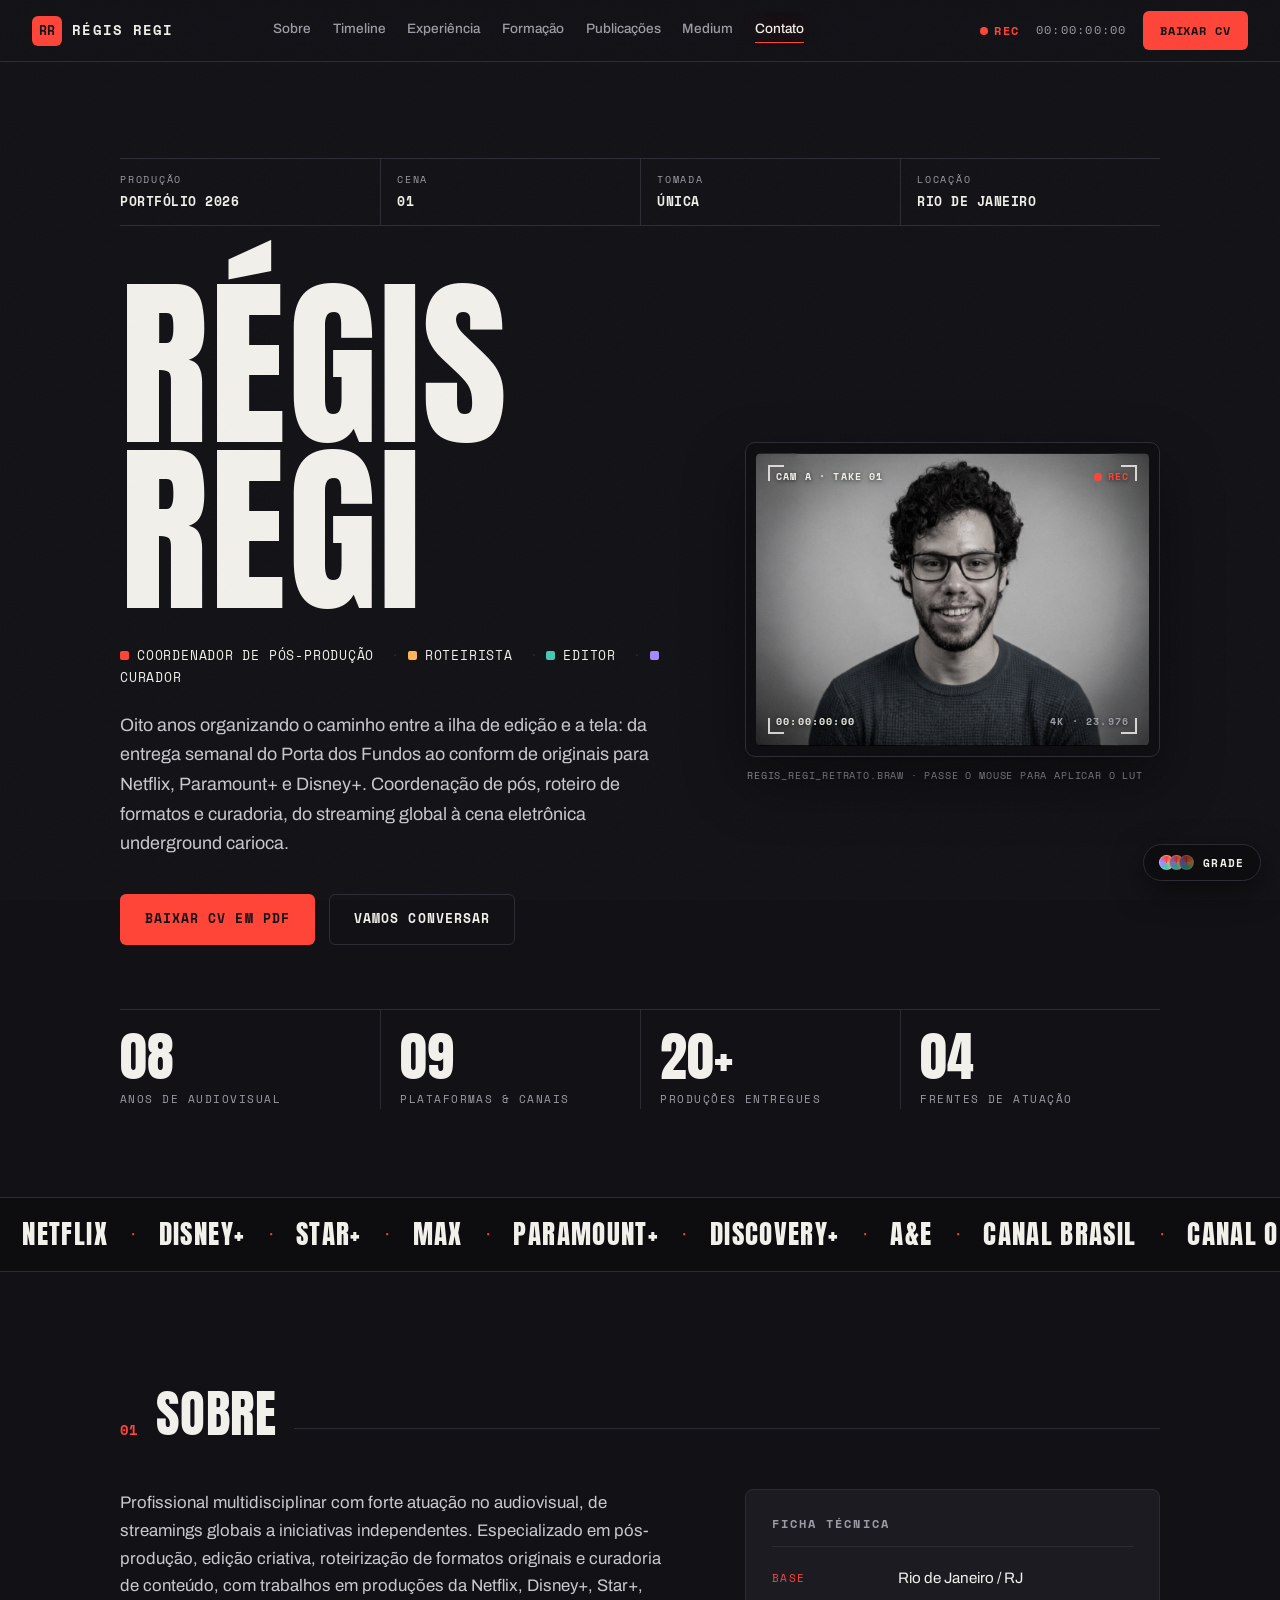
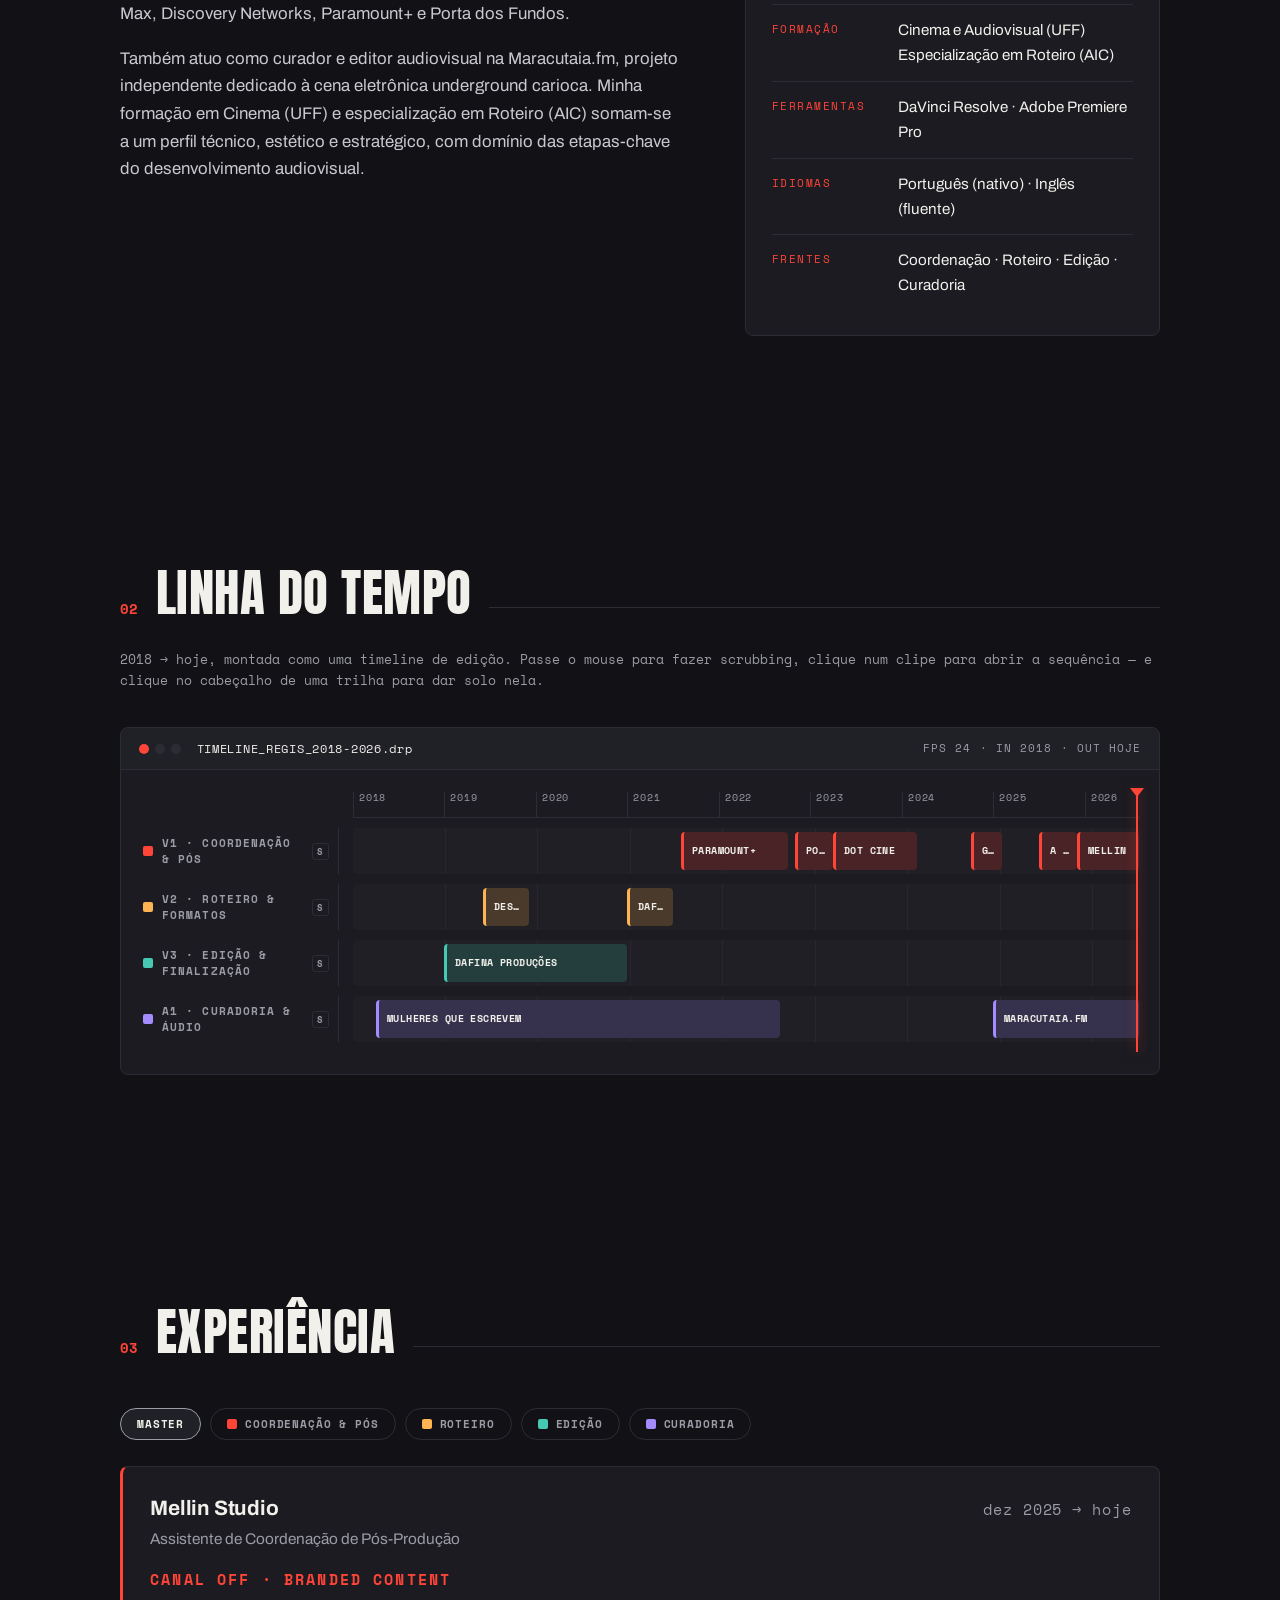
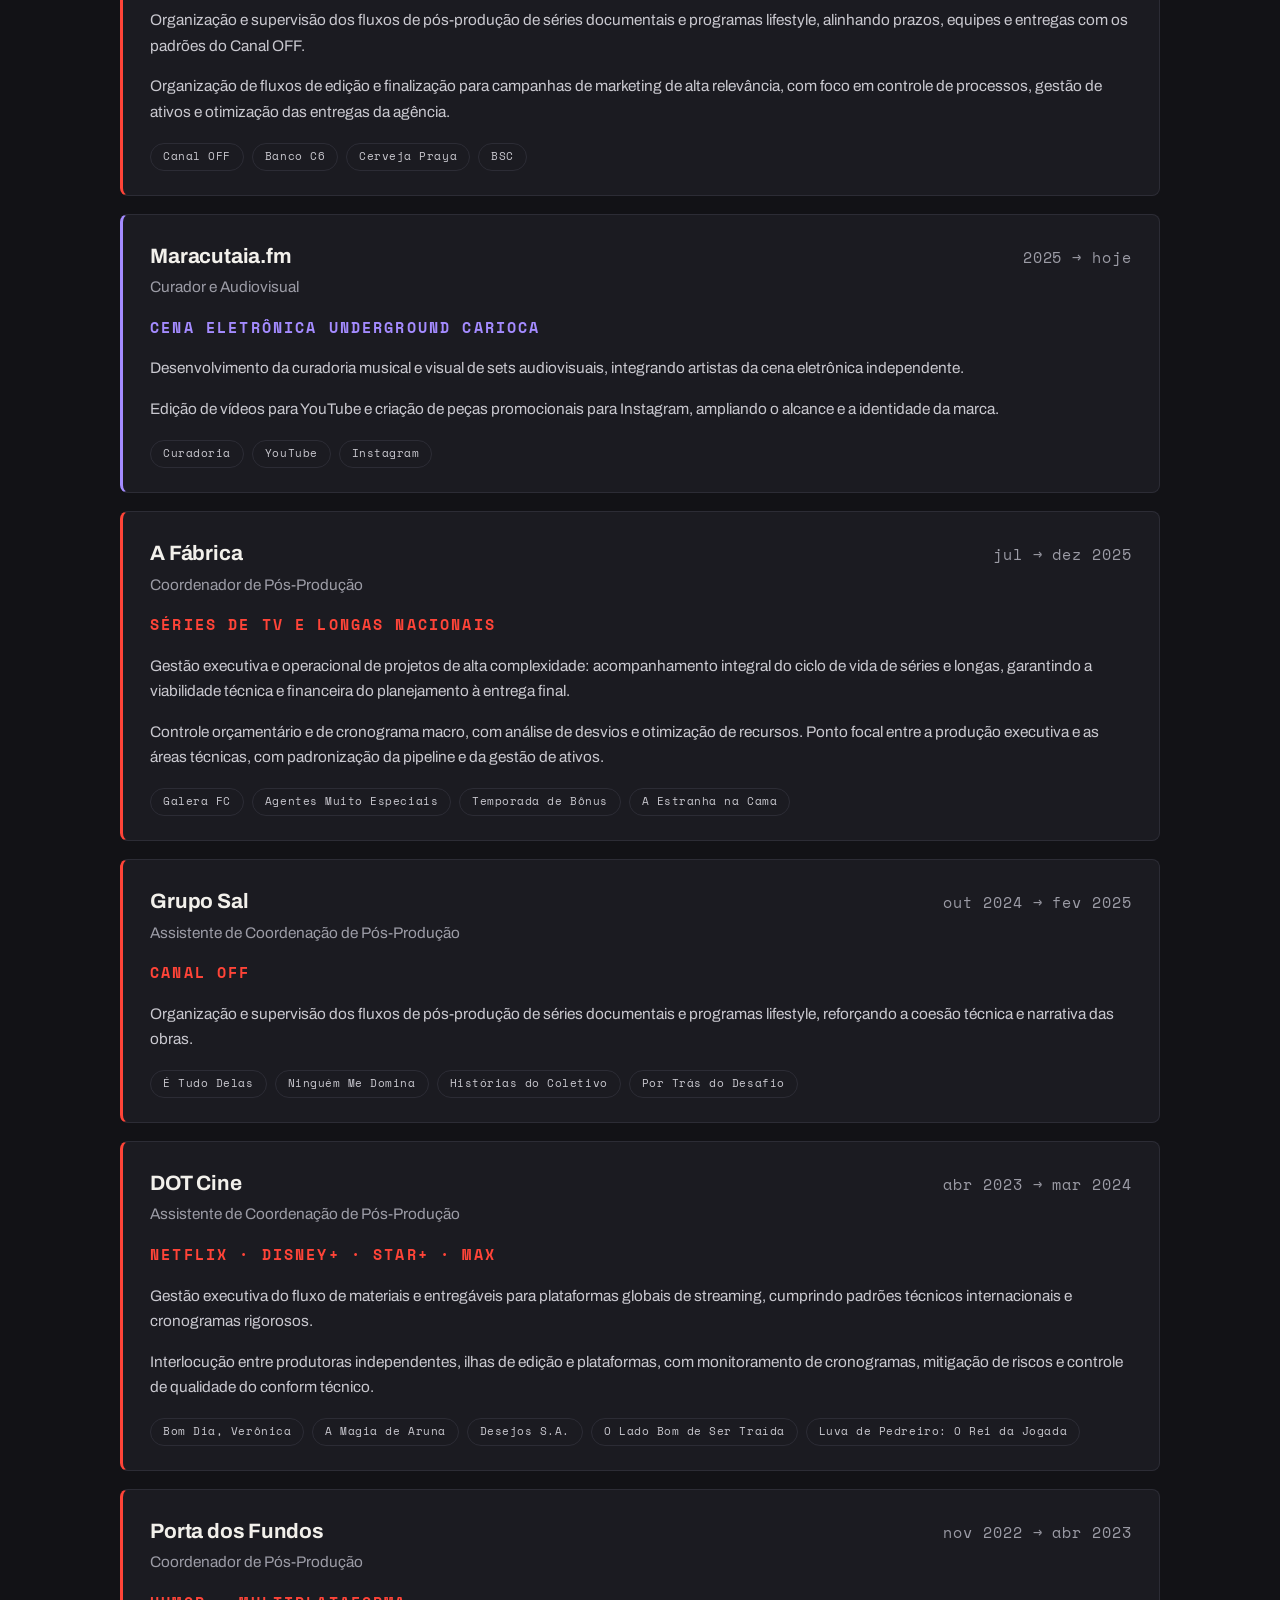
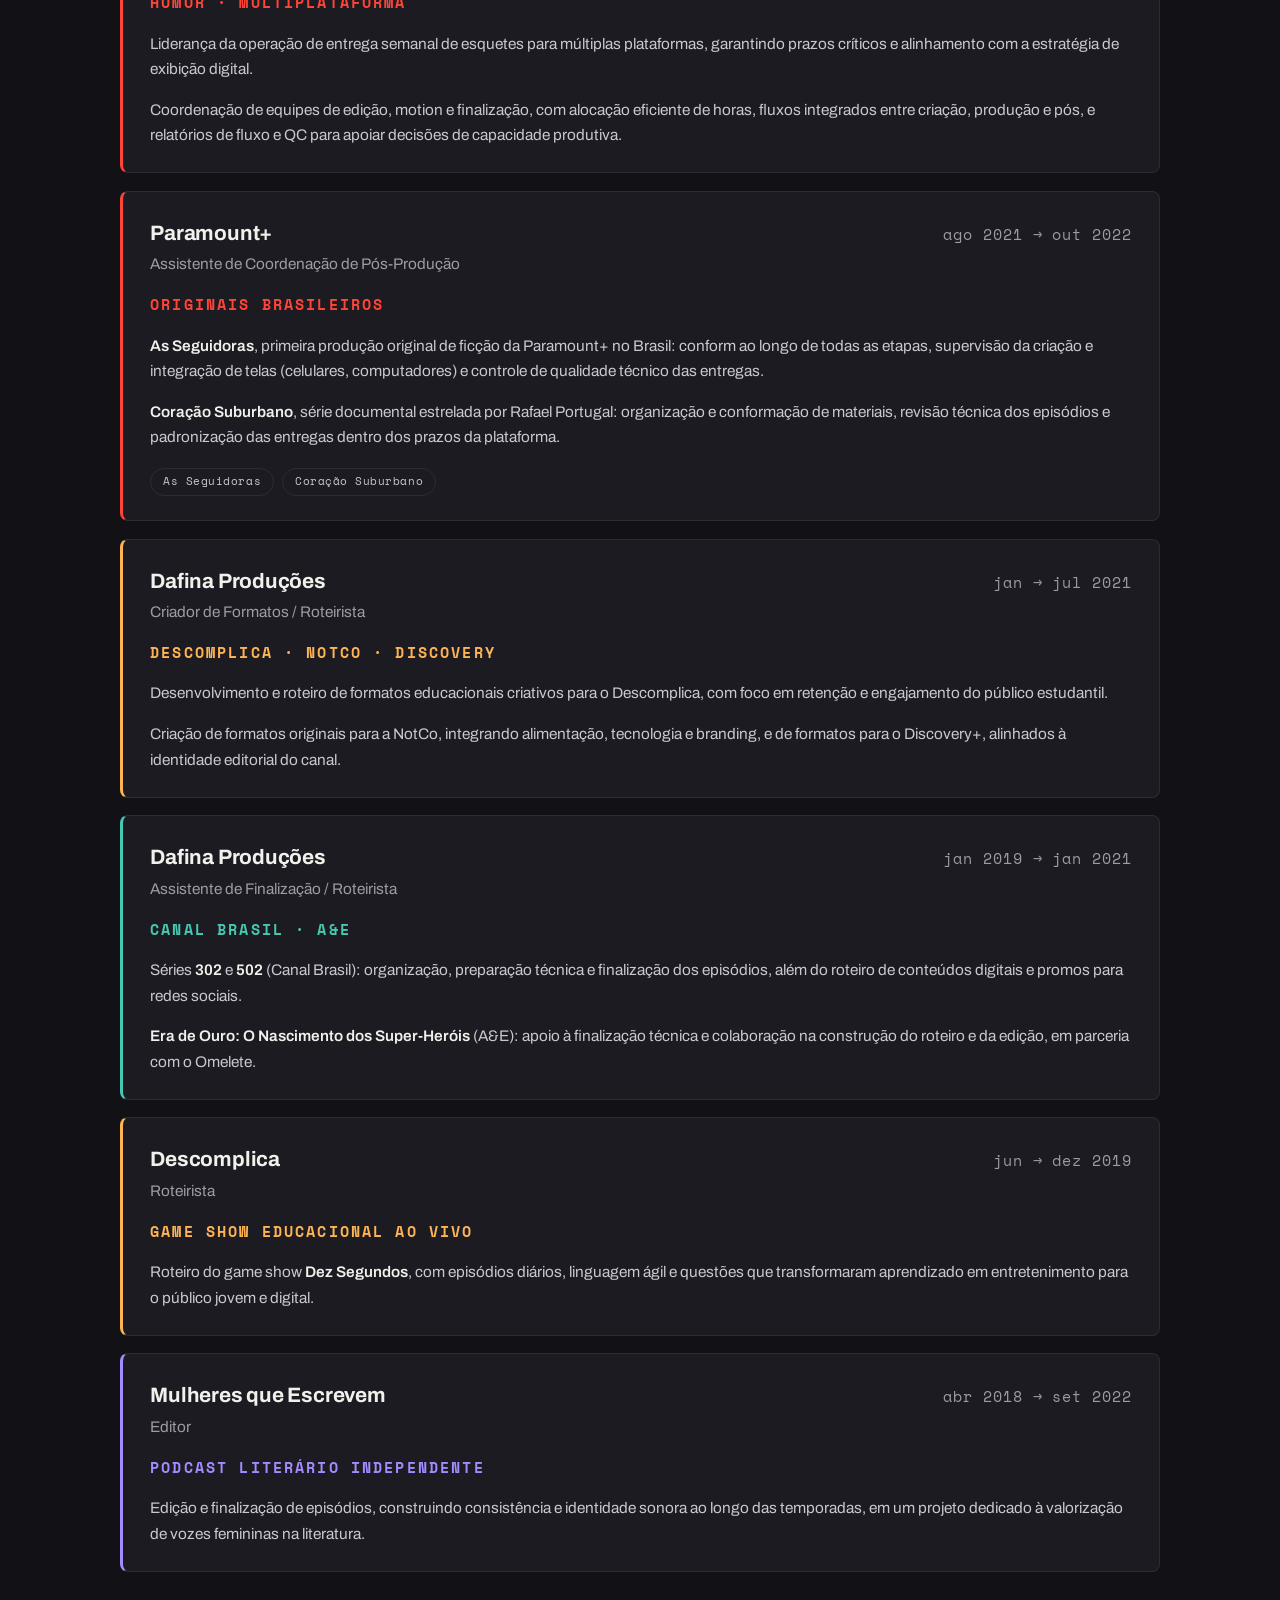
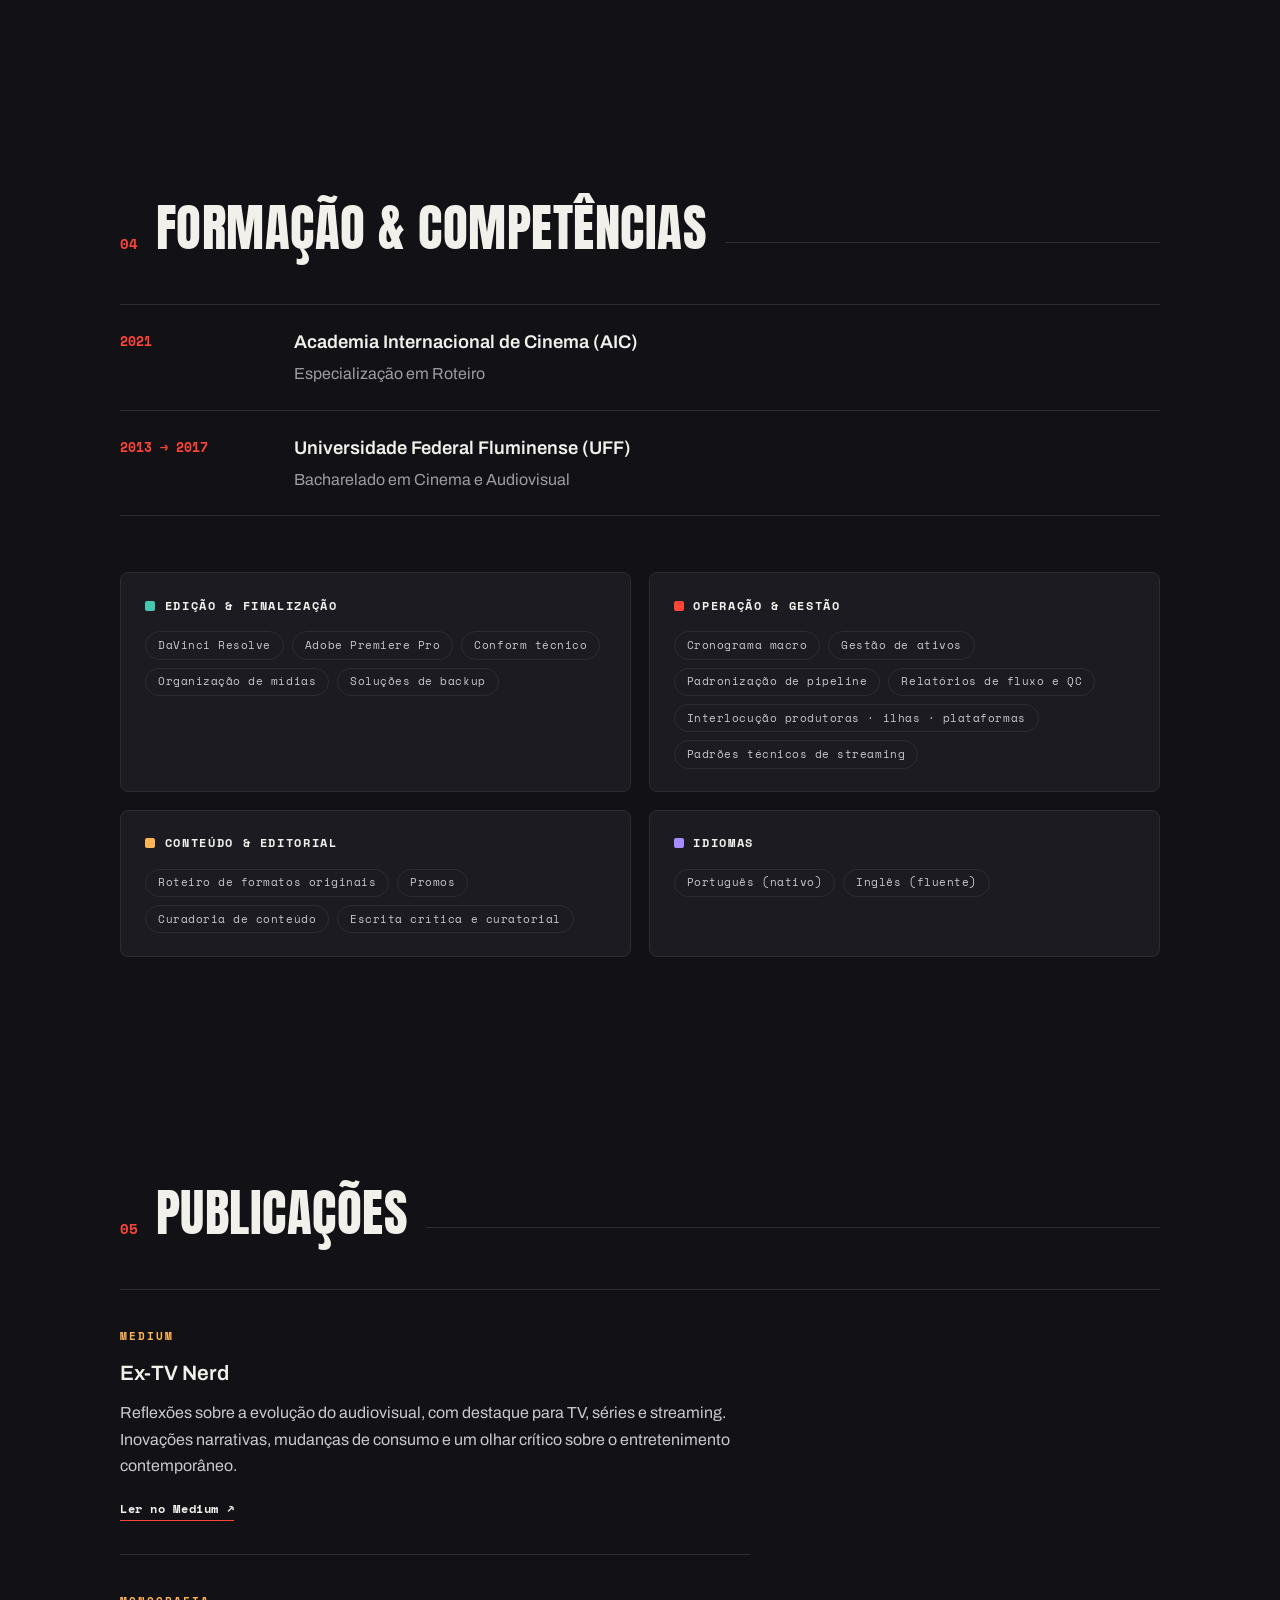
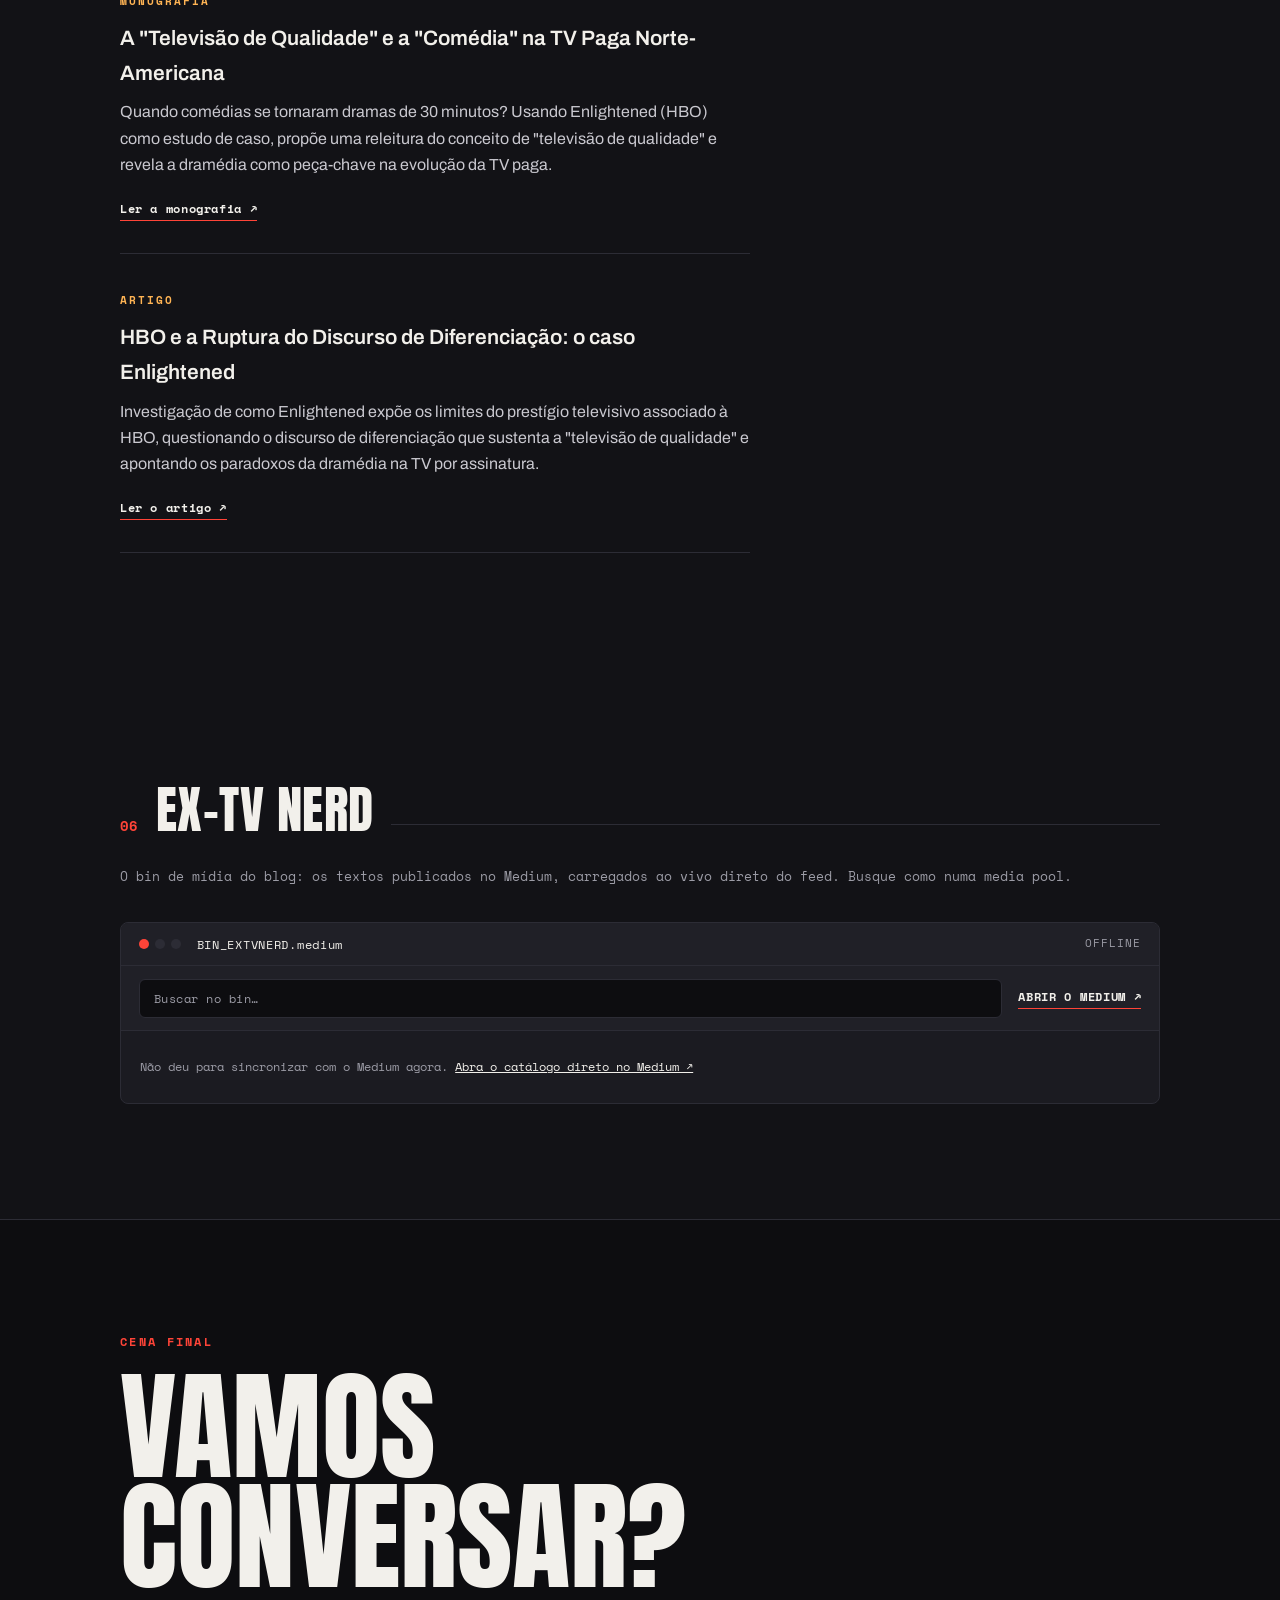
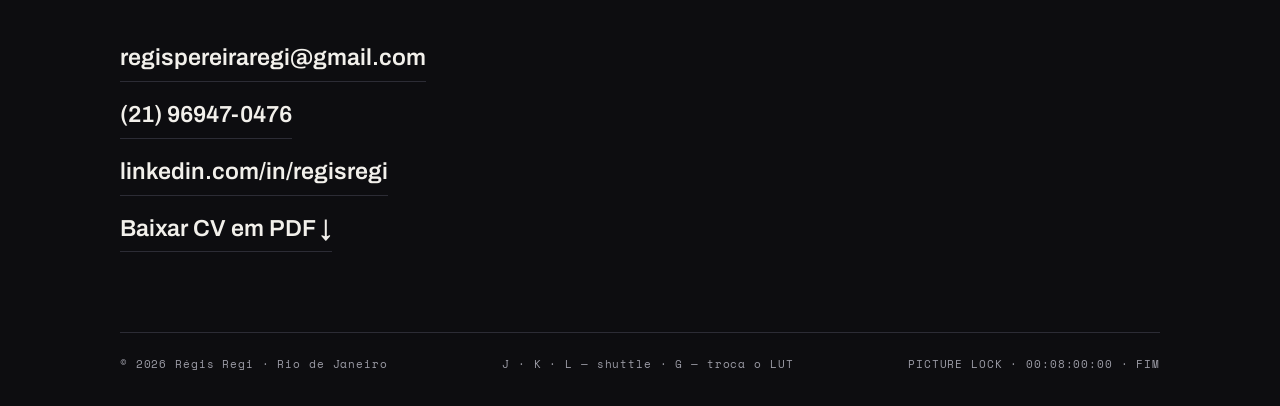
==== index.html @ b1d510f5 "Adiciona a Ilha de Cor: o visitante re-gradeia o site com LUTs - Botão flutuante com color wheels ab" ====
<!DOCTYPE html>
<html lang="pt-BR">
<head>
  <meta charset="UTF-8">
  <meta name="viewport" content="width=device-width, initial-scale=1.0">
  <title>Régis Regi · Pós-Produção, Roteiro e Curadoria</title>
  <meta name="description" content="Régis Regi é coordenador de pós-produção, editor, roteirista e curador no Rio de Janeiro. 8 anos de audiovisual, com produções na Netflix, Disney+, Star+, Max, Paramount+ e Porta dos Fundos.">
  <meta property="og:title" content="Régis Regi · Pós-Produção, Roteiro e Curadoria">
  <meta property="og:description" content="8 anos de audiovisual entre streamings globais e projetos independentes. Coordenação de pós, roteiro de formatos, edição e curadoria.">
  <meta property="og:type" content="website">
  <meta property="og:locale" content="pt_BR">
  <link rel="icon" type="image/svg+xml" href="assets/favicon.svg">
  <link rel="preconnect" href="https://fonts.googleapis.com">
  <link rel="preconnect" href="https://fonts.gstatic.com" crossorigin>
  <link href="https://fonts.googleapis.com/css2?family=Anton&family=Archivo:wght@400;500;600;700&family=Space+Mono:wght@400;700&display=swap" rel="stylesheet">
  <link rel="stylesheet" href="css/style.css">
</head>
<body>
  <a class="skip-link" href="#sobre">Pular para o conteúdo</a>
  <div class="grain" aria-hidden="true"></div>
  <div class="vignette" aria-hidden="true"></div>

  <!-- ===================== TOPO ===================== -->
  <header class="topbar">
    <a class="brand" href="#top" aria-label="Voltar ao início">
      <span class="brand-mark" aria-hidden="true">RR</span>
      <span class="brand-name">Régis Regi</span>
    </a>
    <nav class="topnav" aria-label="Seções do portfólio">
      <a href="#sobre">Sobre</a>
      <a href="#timeline">Timeline</a>
      <a href="#experiencia">Experiência</a>
      <a href="#formacao">Formação</a>
      <a href="#publicacoes">Publicações</a>
      <a href="#medium">Medium</a>
      <a href="#contato">Contato</a>
    </nav>
    <div class="topbar-right">
      <button class="rec" id="rec-toggle" type="button" aria-pressed="false" title="Alternar modo REC"><span class="rec-dot"></span>REC</button>
      <span class="timecode" id="timecode" title="Posição do corte" aria-hidden="true">00:00:00:00</span>
      <a class="btn btn-primary btn-small" href="assets/RE_GIS_REGI_PORTFOLIO_CV_2026.pdf" download>Baixar CV</a>
    </div>
    <div class="progress" aria-hidden="true"><i id="progressbar"></i></div>
  </header>

  <main id="top">

    <!-- ===================== HERO ===================== -->
    <section class="hero">
      <div class="container">
        <div class="slate" role="presentation">
          <div class="slate-cell"><span class="slate-label">Produção</span><span class="slate-value">Portfólio 2026</span></div>
          <div class="slate-cell"><span class="slate-label">Cena</span><span class="slate-value">01</span></div>
          <div class="slate-cell"><span class="slate-label">Tomada</span><span class="slate-value">Única</span></div>
          <div class="slate-cell"><span class="slate-label">Locação</span><span class="slate-value">Rio de Janeiro</span></div>
        </div>

        <div class="hero-mid">
          <div class="hero-copy">
            <h1 class="hero-name">Régis<br>Regi</h1>

            <p class="hero-roles">
              <span class="dot dot-coord"></span>Coordenador de Pós-Produção
              <span class="sep">·</span><span class="dot dot-roteiro"></span>Roteirista
              <span class="sep">·</span><span class="dot dot-edicao"></span>Editor
              <span class="sep">·</span><span class="dot dot-curadoria"></span>Curador
            </p>

            <p class="hero-lead">
              Oito anos organizando o caminho entre a ilha de edição e a tela: da entrega semanal
              do Porta dos Fundos ao conform de originais para Netflix, Paramount+ e Disney+.
              Coordenação de pós, roteiro de formatos e curadoria, do streaming global à cena
              eletrônica underground carioca.
            </p>

            <div class="hero-actions">
              <a class="btn btn-primary" href="assets/RE_GIS_REGI_PORTFOLIO_CV_2026.pdf" download>Baixar CV em PDF</a>
              <a class="btn btn-ghost" href="#contato">Vamos conversar</a>
            </div>
          </div>

          <aside class="monitor" aria-label="Retrato de Régis Regi">
            <figure class="monitor-frame">
              <img src="assets/regis-retrato.jpg" alt="Retrato de Régis Regi sorrindo, de óculos e suéter azul, sobre fundo cinza de estúdio" width="1040" height="774" fetchpriority="high">
              <span class="monitor-corners" aria-hidden="true"></span>
              <span class="monitor-hud hud-tl" aria-hidden="true">CAM A · TAKE 01</span>
              <span class="monitor-hud hud-tr" aria-hidden="true"><span class="rec-dot"></span>REC</span>
              <span class="monitor-hud hud-bl" aria-hidden="true" id="monitor-tc">00:00:00:00</span>
              <span class="monitor-hud hud-br" aria-hidden="true">4K · 23.976</span>
              <span class="monitor-scan" aria-hidden="true"></span>
            </figure>
            <p class="monitor-caption" aria-hidden="true">REGIS_REGI_RETRATO.braw<span class="monitor-lut"> · passe o mouse para aplicar o LUT</span></p>
          </aside>
        </div>

        <dl class="stats">
          <div class="stat"><dt>Anos de audiovisual</dt><dd>08</dd></div>
          <div class="stat"><dt>Plataformas &amp; canais</dt><dd>09</dd></div>
          <div class="stat"><dt>Produções entregues</dt><dd>20+</dd></div>
          <div class="stat"><dt>Frentes de atuação</dt><dd>04</dd></div>
        </dl>
      </div>
    </section>

    <!-- ===================== LETREIRO DE PLATAFORMAS ===================== -->
    <div class="marquee" aria-label="Trabalhos exibidos em Netflix, Disney+, Star+, Max, Paramount+, Discovery+, A&amp;E, Canal Brasil, Canal OFF e Porta dos Fundos">
      <div class="marquee-track" aria-hidden="true">
        <span>Netflix</span><i>·</i><span>Disney+</span><i>·</i><span>Star+</span><i>·</i><span>Max</span><i>·</i><span>Paramount+</span><i>·</i><span>Discovery+</span><i>·</i><span>A&amp;E</span><i>·</i><span>Canal Brasil</span><i>·</i><span>Canal OFF</span><i>·</i><span>Porta dos Fundos</span><i>·</i>
        <span>Netflix</span><i>·</i><span>Disney+</span><i>·</i><span>Star+</span><i>·</i><span>Max</span><i>·</i><span>Paramount+</span><i>·</i><span>Discovery+</span><i>·</i><span>A&amp;E</span><i>·</i><span>Canal Brasil</span><i>·</i><span>Canal OFF</span><i>·</i><span>Porta dos Fundos</span><i>·</i>
      </div>
    </div>

    <!-- ===================== 01 · SOBRE ===================== -->
    <section class="section" id="sobre">
      <div class="container">
        <header class="section-head reveal">
          <span class="section-num">01</span>
          <h2>Sobre</h2>
          <span class="section-rule" aria-hidden="true"></span>
        </header>

        <div class="sobre-grid">
          <div class="sobre-texto reveal">
            <p>
              Profissional multidisciplinar com forte atuação no audiovisual, de streamings
              globais a iniciativas independentes. Especializado em pós-produção, edição
              criativa, roteirização de formatos originais e curadoria de conteúdo, com
              trabalhos em produções da Netflix, Disney+, Star+, Max, Discovery Networks,
              Paramount+ e Porta dos Fundos.
            </p>
            <p>
              Também atuo como curador e editor audiovisual na Maracutaia.fm, projeto
              independente dedicado à cena eletrônica underground carioca. Minha formação em
              Cinema (UFF) e especialização em Roteiro (AIC) somam-se a um perfil técnico,
              estético e estratégico, com domínio das etapas-chave do desenvolvimento
              audiovisual.
            </p>
          </div>

          <aside class="ficha reveal" aria-label="Ficha técnica">
            <h3 class="ficha-title">Ficha técnica</h3>
            <dl>
              <div class="ficha-row"><dt>Base</dt><dd>Rio de Janeiro / RJ</dd></div>
              <div class="ficha-row"><dt>Formação</dt><dd>Cinema e Audiovisual (UFF)<br>Especialização em Roteiro (AIC)</dd></div>
              <div class="ficha-row"><dt>Ferramentas</dt><dd>DaVinci Resolve · Adobe Premiere Pro</dd></div>
              <div class="ficha-row"><dt>Idiomas</dt><dd>Português (nativo) · Inglês (fluente)</dd></div>
              <div class="ficha-row"><dt>Frentes</dt><dd>Coordenação · Roteiro · Edição · Curadoria</dd></div>
            </dl>
          </aside>
        </div>
      </div>
    </section>

    <!-- ===================== 02 · TIMELINE ===================== -->
    <section class="section" id="timeline">
      <div class="container">
        <header class="section-head reveal">
          <span class="section-num">02</span>
          <h2>Linha do tempo</h2>
          <span class="section-rule" aria-hidden="true"></span>
        </header>
        <p class="section-sub reveal">2018 → hoje, montada como uma timeline de edição. Passe o mouse para fazer scrubbing, clique num clipe para abrir a sequência — e clique no cabeçalho de uma trilha para dar solo nela.</p>

        <div class="nle reveal" id="nle">
          <div class="nle-bar">
            <span class="nle-dots" aria-hidden="true"><i></i><i></i><i></i></span>
            <span class="nle-file">TIMELINE_REGIS_2018-2026.drp</span>
            <span class="nle-tc" aria-hidden="true">FPS 24 · IN 2018 · OUT HOJE</span>
          </div>

          <div class="nle-scroll">
            <div class="nle-inner">
              <div class="heads">
                <div class="head-spacer" aria-hidden="true"></div>
                <button class="track-head" type="button" data-lane="0" aria-pressed="false" title="Solo na trilha V1"><b class="chip chip-coord" aria-hidden="true"></b>V1 · Coordenação &amp; Pós<span class="solo-badge" aria-hidden="true">S</span></button>
                <button class="track-head" type="button" data-lane="1" aria-pressed="false" title="Solo na trilha V2"><b class="chip chip-roteiro" aria-hidden="true"></b>V2 · Roteiro &amp; Formatos<span class="solo-badge" aria-hidden="true">S</span></button>
                <button class="track-head" type="button" data-lane="2" aria-pressed="false" title="Solo na trilha V3"><b class="chip chip-edicao" aria-hidden="true"></b>V3 · Edição &amp; Finalização<span class="solo-badge" aria-hidden="true">S</span></button>
                <button class="track-head" type="button" data-lane="3" aria-pressed="false" title="Solo na trilha A1"><b class="chip chip-curadoria" aria-hidden="true"></b>A1 · Curadoria &amp; Áudio<span class="solo-badge" aria-hidden="true">S</span></button>
              </div>

              <div class="lanes">
                <div class="ruler" aria-hidden="true">
                  <span style="left:0%">2018</span>
                  <span style="left:11.63%">2019</span>
                  <span style="left:23.26%">2020</span>
                  <span style="left:34.88%">2021</span>
                  <span style="left:46.51%">2022</span>
                  <span style="left:58.14%">2023</span>
                  <span style="left:69.77%">2024</span>
                  <span style="left:81.4%">2025</span>
                  <span style="left:93.02%">2026</span>
                </div>

                <div class="lane">
                  <a class="clip clip-coord" href="#exp-paramount" style="left:41.66%;width:13.57%;--d:.24s" title="Paramount+ · ago 2021 → out 2022"><span>Paramount+</span></a>
                  <a class="clip clip-coord" href="#exp-porta" style="left:56.2%;width:4.85%;--d:.3s" title="Porta dos Fundos · nov 2022 → abr 2023"><span>Porta dos Fundos</span></a>
                  <a class="clip clip-coord" href="#exp-dot" style="left:61.05%;width:10.66%;--d:.36s" title="DOT Cine · abr 2023 → mar 2024"><span>DOT Cine</span></a>
                  <a class="clip clip-coord" href="#exp-gruposal" style="left:78.49%;width:3.88%;--d:.42s" title="Grupo Sal · out 2024 → fev 2025"><span>Grupo Sal</span></a>
                  <a class="clip clip-coord" href="#exp-fabrica" style="left:87.21%;width:4.84%;--d:.54s" title="A Fábrica · jul → dez 2025"><span>A Fábrica</span></a>
                  <a class="clip clip-coord" href="#exp-mellin" style="left:92.06%;width:7.94%;--d:.6s" title="Mellin Studio · dez 2025 → hoje"><span>Mellin</span></a>
                </div>

                <div class="lane">
                  <a class="clip clip-roteiro" href="#exp-descomplica" style="left:16.47%;width:5.81%;--d:.12s" title="Descomplica · jun → dez 2019"><span>Descomplica</span></a>
                  <a class="clip clip-roteiro" href="#exp-dafina-formatos" style="left:34.88%;width:5.81%;--d:.18s" title="Dafina · Formatos · jan → jul 2021"><span>Dafina</span></a>
                </div>

                <div class="lane">
                  <a class="clip clip-edicao" href="#exp-dafina-final" style="left:11.63%;width:23.26%;--d:.06s" title="Dafina Produções · jan 2019 → jan 2021"><span>Dafina Produções</span></a>
                </div>

                <div class="lane">
                  <a class="clip clip-curadoria" href="#exp-mqe" style="left:2.91%;width:51.36%;--d:0s" title="Mulheres que Escrevem · abr 2018 → set 2022"><span>Mulheres que Escrevem</span></a>
                  <a class="clip clip-curadoria" href="#exp-maracutaia" style="left:81.4%;width:18.6%;--d:.48s" title="Maracutaia.fm · 2025 → hoje"><span>Maracutaia.fm</span></a>
                </div>

                <div class="playhead" aria-hidden="true"></div>
              </div>
            </div>
          </div>
        </div>
      </div>
    </section>

    <!-- ===================== 03 · EXPERIÊNCIA ===================== -->
    <section class="section" id="experiencia">
      <div class="container">
        <header class="section-head reveal">
          <span class="section-num">03</span>
          <h2>Experiência</h2>
          <span class="section-rule" aria-hidden="true"></span>
        </header>

        <div class="filters reveal" role="group" aria-label="Filtrar experiências por frente de atuação">
          <button class="filter is-active" type="button" data-filter="all" aria-pressed="true">Master</button>
          <button class="filter" type="button" data-filter="coord" aria-pressed="false"><b class="chip chip-coord" aria-hidden="true"></b>Coordenação &amp; Pós</button>
          <button class="filter" type="button" data-filter="roteiro" aria-pressed="false"><b class="chip chip-roteiro" aria-hidden="true"></b>Roteiro</button>
          <button class="filter" type="button" data-filter="edicao" aria-pressed="false"><b class="chip chip-edicao" aria-hidden="true"></b>Edição</button>
          <button class="filter" type="button" data-filter="curadoria" aria-pressed="false"><b class="chip chip-curadoria" aria-hidden="true"></b>Curadoria</button>
        </div>

        <div class="cards">

          <article class="card card-coord reveal" id="exp-mellin">
            <div class="card-top">
              <div>
                <h3>Mellin Studio</h3>
                <p class="card-role">Assistente de Coordenação de Pós-Produção</p>
              </div>
              <p class="card-date">dez 2025 → hoje</p>
            </div>
            <p class="card-context">Canal OFF · branded content</p>
            <p>Organização e supervisão dos fluxos de pós-produção de séries documentais e programas lifestyle, alinhando prazos, equipes e entregas com os padrões do Canal OFF.</p>
            <p>Organização de fluxos de edição e finalização para campanhas de marketing de alta relevância, com foco em controle de processos, gestão de ativos e otimização das entregas da agência.</p>
            <ul class="tags">
              <li>Canal OFF</li><li>Banco C6</li><li>Cerveja Praya</li><li>BSC</li>
            </ul>
          </article>

          <article class="card card-curadoria reveal" id="exp-maracutaia">
            <div class="card-top">
              <div>
                <h3>Maracutaia.fm</h3>
                <p class="card-role">Curador e Audiovisual</p>
              </div>
              <p class="card-date">2025 → hoje</p>
            </div>
            <p class="card-context">Cena eletrônica underground carioca</p>
            <p>Desenvolvimento da curadoria musical e visual de sets audiovisuais, integrando artistas da cena eletrônica independente.</p>
            <p>Edição de vídeos para YouTube e criação de peças promocionais para Instagram, ampliando o alcance e a identidade da marca.</p>
            <ul class="tags">
              <li>Curadoria</li><li>YouTube</li><li>Instagram</li>
            </ul>
          </article>

          <article class="card card-coord reveal" id="exp-fabrica">
            <div class="card-top">
              <div>
                <h3>A Fábrica</h3>
                <p class="card-role">Coordenador de Pós-Produção</p>
              </div>
              <p class="card-date">jul → dez 2025</p>
            </div>
            <p class="card-context">Séries de TV e longas nacionais</p>
            <p>Gestão executiva e operacional de projetos de alta complexidade: acompanhamento integral do ciclo de vida de séries e longas, garantindo a viabilidade técnica e financeira do planejamento à entrega final.</p>
            <p>Controle orçamentário e de cronograma macro, com análise de desvios e otimização de recursos. Ponto focal entre a produção executiva e as áreas técnicas, com padronização da pipeline e da gestão de ativos.</p>
            <ul class="tags">
              <li>Galera FC</li><li>Agentes Muito Especiais</li><li>Temporada de Bônus</li><li>A Estranha na Cama</li>
            </ul>
          </article>

          <article class="card card-coord reveal" id="exp-gruposal">
            <div class="card-top">
              <div>
                <h3>Grupo Sal</h3>
                <p class="card-role">Assistente de Coordenação de Pós-Produção</p>
              </div>
              <p class="card-date">out 2024 → fev 2025</p>
            </div>
            <p class="card-context">Canal OFF</p>
            <p>Organização e supervisão dos fluxos de pós-produção de séries documentais e programas lifestyle, reforçando a coesão técnica e narrativa das obras.</p>
            <ul class="tags">
              <li>É Tudo Delas</li><li>Ninguém Me Domina</li><li>Histórias do Coletivo</li><li>Por Trás do Desafio</li>
            </ul>
          </article>

          <article class="card card-coord reveal" id="exp-dot">
            <div class="card-top">
              <div>
                <h3>DOT Cine</h3>
                <p class="card-role">Assistente de Coordenação de Pós-Produção</p>
              </div>
              <p class="card-date">abr 2023 → mar 2024</p>
            </div>
            <p class="card-context">Netflix · Disney+ · Star+ · Max</p>
            <p>Gestão executiva do fluxo de materiais e entregáveis para plataformas globais de streaming, cumprindo padrões técnicos internacionais e cronogramas rigorosos.</p>
            <p>Interlocução entre produtoras independentes, ilhas de edição e plataformas, com monitoramento de cronogramas, mitigação de riscos e controle de qualidade do conform técnico.</p>
            <ul class="tags">
              <li>Bom Dia, Verônica</li><li>A Magia de Aruna</li><li>Desejos S.A.</li><li>O Lado Bom de Ser Traída</li><li>Luva de Pedreiro: O Rei da Jogada</li>
            </ul>
          </article>

          <article class="card card-coord reveal" id="exp-porta">
            <div class="card-top">
              <div>
                <h3>Porta dos Fundos</h3>
                <p class="card-role">Coordenador de Pós-Produção</p>
              </div>
              <p class="card-date">nov 2022 → abr 2023</p>
            </div>
            <p class="card-context">Humor · multiplataforma</p>
            <p>Liderança da operação de entrega semanal de esquetes para múltiplas plataformas, garantindo prazos críticos e alinhamento com a estratégia de exibição digital.</p>
            <p>Coordenação de equipes de edição, motion e finalização, com alocação eficiente de horas, fluxos integrados entre criação, produção e pós, e relatórios de fluxo e QC para apoiar decisões de capacidade produtiva.</p>
          </article>

          <article class="card card-coord reveal" id="exp-paramount">
            <div class="card-top">
              <div>
                <h3>Paramount+</h3>
                <p class="card-role">Assistente de Coordenação de Pós-Produção</p>
              </div>
              <p class="card-date">ago 2021 → out 2022</p>
            </div>
            <p class="card-context">Originais brasileiros</p>
            <p><strong>As Seguidoras</strong>, primeira produção original de ficção da Paramount+ no Brasil: conform ao longo de todas as etapas, supervisão da criação e integração de telas (celulares, computadores) e controle de qualidade técnico das entregas.</p>
            <p><strong>Coração Suburbano</strong>, série documental estrelada por Rafael Portugal: organização e conformação de materiais, revisão técnica dos episódios e padronização das entregas dentro dos prazos da plataforma.</p>
            <ul class="tags">
              <li>As Seguidoras</li><li>Coração Suburbano</li>
            </ul>
          </article>

          <article class="card card-roteiro reveal" id="exp-dafina-formatos">
            <div class="card-top">
              <div>
                <h3>Dafina Produções</h3>
                <p class="card-role">Criador de Formatos / Roteirista</p>
              </div>
              <p class="card-date">jan → jul 2021</p>
            </div>
            <p class="card-context">Descomplica · NotCo · Discovery</p>
            <p>Desenvolvimento e roteiro de formatos educacionais criativos para o Descomplica, com foco em retenção e engajamento do público estudantil.</p>
            <p>Criação de formatos originais para a NotCo, integrando alimentação, tecnologia e branding, e de formatos para o Discovery+, alinhados à identidade editorial do canal.</p>
          </article>

          <article class="card card-edicao reveal" id="exp-dafina-final">
            <div class="card-top">
              <div>
                <h3>Dafina Produções</h3>
                <p class="card-role">Assistente de Finalização / Roteirista</p>
              </div>
              <p class="card-date">jan 2019 → jan 2021</p>
            </div>
            <p class="card-context">Canal Brasil · A&amp;E</p>
            <p>Séries <strong>302</strong> e <strong>502</strong> (Canal Brasil): organização, preparação técnica e finalização dos episódios, além do roteiro de conteúdos digitais e promos para redes sociais.</p>
            <p><strong>Era de Ouro: O Nascimento dos Super-Heróis</strong> (A&amp;E): apoio à finalização técnica e colaboração na construção do roteiro e da edição, em parceria com o Omelete.</p>
          </article>

          <article class="card card-roteiro reveal" id="exp-descomplica">
            <div class="card-top">
              <div>
                <h3>Descomplica</h3>
                <p class="card-role">Roteirista</p>
              </div>
              <p class="card-date">jun → dez 2019</p>
            </div>
            <p class="card-context">Game show educacional ao vivo</p>
            <p>Roteiro do game show <strong>Dez Segundos</strong>, com episódios diários, linguagem ágil e questões que transformaram aprendizado em entretenimento para o público jovem e digital.</p>
          </article>

          <article class="card card-curadoria reveal" id="exp-mqe">
            <div class="card-top">
              <div>
                <h3>Mulheres que Escrevem</h3>
                <p class="card-role">Editor</p>
              </div>
              <p class="card-date">abr 2018 → set 2022</p>
            </div>
            <p class="card-context">Podcast literário independente</p>
            <p>Edição e finalização de episódios, construindo consistência e identidade sonora ao longo das temporadas, em um projeto dedicado à valorização de vozes femininas na literatura.</p>
          </article>

        </div>
      </div>
    </section>

    <!-- ===================== 04 · FORMAÇÃO & COMPETÊNCIAS ===================== -->
    <section class="section" id="formacao">
      <div class="container">
        <header class="section-head reveal">
          <span class="section-num">04</span>
          <h2>Formação &amp; Competências</h2>
          <span class="section-rule" aria-hidden="true"></span>
        </header>

        <div class="formacao-list reveal">
          <div class="formacao-item">
            <span class="formacao-ano">2021</span>
            <div>
              <h3>Academia Internacional de Cinema (AIC)</h3>
              <p>Especialização em Roteiro</p>
            </div>
          </div>
          <div class="formacao-item">
            <span class="formacao-ano">2013 → 2017</span>
            <div>
              <h3>Universidade Federal Fluminense (UFF)</h3>
              <p>Bacharelado em Cinema e Audiovisual</p>
            </div>
          </div>
        </div>

        <div class="skills-grid">
          <div class="skill-panel reveal">
            <h3><b class="chip chip-edicao"></b>Edição &amp; Finalização</h3>
            <ul class="tags">
              <li>DaVinci Resolve</li><li>Adobe Premiere Pro</li><li>Conform técnico</li><li>Organização de mídias</li><li>Soluções de backup</li>
            </ul>
          </div>
          <div class="skill-panel reveal">
            <h3><b class="chip chip-coord"></b>Operação &amp; Gestão</h3>
            <ul class="tags">
              <li>Cronograma macro</li><li>Gestão de ativos</li><li>Padronização de pipeline</li><li>Relatórios de fluxo e QC</li><li>Interlocução produtoras · ilhas · plataformas</li><li>Padrões técnicos de streaming</li>
            </ul>
          </div>
          <div class="skill-panel reveal">
            <h3><b class="chip chip-roteiro"></b>Conteúdo &amp; Editorial</h3>
            <ul class="tags">
              <li>Roteiro de formatos originais</li><li>Promos</li><li>Curadoria de conteúdo</li><li>Escrita crítica e curatorial</li>
            </ul>
          </div>
          <div class="skill-panel reveal">
            <h3><b class="chip chip-curadoria"></b>Idiomas</h3>
            <ul class="tags">
              <li>Português (nativo)</li><li>Inglês (fluente)</li>
            </ul>
          </div>
        </div>
      </div>
    </section>

    <!-- ===================== 05 · PUBLICAÇÕES ===================== -->
    <section class="section" id="publicacoes">
      <div class="container">
        <header class="section-head reveal">
          <span class="section-num">05</span>
          <h2>Publicações</h2>
          <span class="section-rule" aria-hidden="true"></span>
        </header>

        <div class="pubs">
          <article class="pub reveal">
            <span class="pub-tipo">Medium</span>
            <h3>Ex-TV Nerd</h3>
            <p>Reflexões sobre a evolução do audiovisual, com destaque para TV, séries e streaming. Inovações narrativas, mudanças de consumo e um olhar crítico sobre o entretenimento contemporâneo.</p>
            <a class="pub-link" href="https://extvnerd.medium.com" target="_blank" rel="noopener">Ler no Medium ↗</a>
          </article>

          <article class="pub reveal">
            <span class="pub-tipo">Monografia</span>
            <h3>A "Televisão de Qualidade" e a "Comédia" na TV Paga Norte-Americana</h3>
            <p>Quando comédias se tornaram dramas de 30 minutos? Usando Enlightened (HBO) como estudo de caso, propõe uma releitura do conceito de "televisão de qualidade" e revela a dramédia como peça-chave na evolução da TV paga.</p>
            <a class="pub-link" href="https://www.academia.edu/30951846/A_Televis%C3%A3o_de_Qualidade_e_a_Com%C3%A9dia_na_TV_Paga_Norte_Americana_Quando_com%C3%A9dias_se_tornaram_dramas_de_30_minutos" target="_blank" rel="noopener">Ler a monografia ↗</a>
          </article>

          <article class="pub reveal">
            <span class="pub-tipo">Artigo</span>
            <h3>HBO e a Ruptura do Discurso de Diferenciação: o caso Enlightened</h3>
            <p>Investigação de como Enlightened expõe os limites do prestígio televisivo associado à HBO, questionando o discurso de diferenciação que sustenta a "televisão de qualidade" e apontando os paradoxos da dramédia na TV por assinatura.</p>
            <a class="pub-link" href="https://www.academia.edu/36102539/HBO_e_a_Ruptura_do_Discurso_de_Diferencia%C3%A7%C3%A3o_o_caso_Enlightened_" target="_blank" rel="noopener">Ler o artigo ↗</a>
          </article>
        </div>
      </div>
    </section>

    <!-- ===================== 06 · MEDIUM ===================== -->
    <section class="section" id="medium">
      <div class="container">
        <header class="section-head reveal">
          <span class="section-num">06</span>
          <h2>Ex-TV Nerd</h2>
          <span class="section-rule" aria-hidden="true"></span>
        </header>
        <p class="section-sub reveal">O bin de mídia do blog: os textos publicados no Medium, carregados ao vivo direto do feed. Busque como numa media pool.</p>

        <div class="bin reveal" id="bin">
          <div class="nle-bar">
            <span class="nle-dots" aria-hidden="true"><i></i><i></i><i></i></span>
            <span class="nle-file">BIN_EXTVNERD.medium</span>
            <span class="nle-tc" id="bin-count" aria-hidden="true">SINCRONIZANDO…</span>
          </div>
          <div class="bin-toolbar">
            <input type="search" id="bin-search" class="bin-search" placeholder="Buscar no bin…" aria-label="Buscar artigos do Medium" autocomplete="off">
            <a class="bin-open" href="https://extvnerd.medium.com" target="_blank" rel="noopener">Abrir o Medium ↗</a>
          </div>
          <ol class="bin-list" id="bin-list">
            <li class="bin-status" id="bin-status">Sincronizando catálogo com o Medium…</li>
          </ol>
        </div>
      </div>
    </section>

    <!-- ===================== CONTATO ===================== -->
    <footer class="footer" id="contato">
      <div class="container">
        <p class="footer-eyebrow">Cena final</p>
        <h2 class="footer-title">Vamos<br>conversar?</h2>
        <div class="footer-links">
          <a href="mailto:regispereiraregi@gmail.com">regispereiraregi@gmail.com</a>
          <a href="https://wa.me/5521969470476" target="_blank" rel="noopener">(21) 96947-0476</a>
          <a href="https://www.linkedin.com/in/regisregi" target="_blank" rel="noopener">linkedin.com/in/regisregi</a>
          <a href="assets/RE_GIS_REGI_PORTFOLIO_CV_2026.pdf" download>Baixar CV em PDF ↓</a>
        </div>
        <div class="footer-bottom">
          <span>© 2026 Régis Regi · Rio de Janeiro</span>
          <span class="mono footer-hint" title="Como numa ilha de edição: J volta, K pausa, L avança · G troca o grade de cor">J · K · L — shuttle · G — troca o LUT</span>
          <span class="mono">PICTURE LOCK · 00:08:00:00 · FIM</span>
        </div>
      </div>
    </footer>

  </main>

  <!-- ===================== ILHA DE COR ===================== -->
  <div class="lut-layer" aria-hidden="true"></div>
  <div class="vhs-osd" aria-hidden="true"><span class="osd-play">▶ PLAY</span><span class="osd-mode">SP 0:00:00</span></div>

  <div class="color-suite" id="color-suite">
    <div class="color-panel" id="color-panel" hidden aria-label="Ilha de cor: escolha o grade do site">
      <p class="color-title">Ilha de cor</p>
      <p class="color-sub">Sente na cadeira do colorista e re-grade este portfólio. Tecla G troca o LUT.</p>
      <div class="lut-chips">
        <button class="lut-chip is-active" type="button" data-lut="" aria-pressed="true"><span class="lut-swatch sw-rec709" aria-hidden="true"></span>REC 709 <em>como veio do set</em></button>
        <button class="lut-chip" type="button" data-lut="blockbuster" aria-pressed="false"><span class="lut-swatch sw-blockbuster" aria-hidden="true"></span>Blockbuster <em>verão explosivo</em></button>
        <button class="lut-chip" type="button" data-lut="noir" aria-pressed="false"><span class="lut-swatch sw-noir" aria-hidden="true"></span>Noir <em>cinema de bairro</em></button>
        <button class="lut-chip" type="button" data-lut="tarde" aria-pressed="false"><span class="lut-swatch sw-tarde" aria-hidden="true"></span>Sessão da Tarde <em>35mm quente</em></button>
        <button class="lut-chip" type="button" data-lut="giallo" aria-pressed="false"><span class="lut-swatch sw-giallo" aria-hidden="true"></span>Giallo <em>terror italiano</em></button>
        <button class="lut-chip" type="button" data-lut="vhs" aria-pressed="false"><span class="lut-swatch sw-vhs" aria-hidden="true"></span>VHS 1987 <em>fita alugada</em></button>
      </div>
    </div>
    <button class="color-knob" id="color-knob" type="button" aria-expanded="false" aria-controls="color-panel" title="Ilha de cor (G)">
      <span class="knob-wheels" aria-hidden="true"><i></i><i></i><i></i></span>
      <span class="knob-label">Grade</span>
    </button>
  </div>

  <script src="js/main.js"></script>
</body>
</html>
---- css/style.css ----
/* ============================================================
   RÉGIS REGI · PORTFÓLIO 2026
   Direção visual: sala de edição. Fundo de suíte escura,
   clipes coloridos como labels de NLE, timecode e slate.
   ------------------------------------------------------------
   Paleta (labels de clipe):
   --rec      vermelho REC / playhead / coordenação
   --amber    âmbar / roteiro & formatos
   --teal     verde-água / edição & finalização
   --violet   violeta / curadoria & áudio
   ============================================================ */

:root {
  --bg: #121216;
  --bg-deep: #0d0d10;
  --panel: #1b1b21;
  --panel-2: #202027;
  --line: #2c2c35;
  --text: #f2f0eb;
  --body: #c9c8cf;
  --muted: #9c9ca6;

  --rec: #ff4438;
  --amber: #ffb454;
  --teal: #46c8b2;
  --violet: #a48bff;

  --font-display: "Anton", "Arial Narrow", sans-serif;
  --font-body: "Archivo", "Helvetica Neue", sans-serif;
  --font-mono: "Space Mono", "Courier New", monospace;

  --container: 1120px;
  --radius: 8px;
  --topbar-h: 62px;
}

/* ---------- base ---------- */

*, *::before, *::after { box-sizing: border-box; }

html {
  scroll-behavior: smooth;
  scroll-padding-top: calc(var(--topbar-h) + 22px);
}

body {
  margin: 0;
  background: var(--bg);
  color: var(--body);
  font-family: var(--font-body);
  font-size: 1rem;
  line-height: 1.65;
  -webkit-font-smoothing: antialiased;
}

h1, h2, h3 { color: var(--text); margin: 0; }
p { margin: 0 0 1em; }
p:last-child { margin-bottom: 0; }
a { color: inherit; }
ul { margin: 0; padding: 0; list-style: none; }
dl, dt, dd { margin: 0; }

::selection { background: var(--rec); color: var(--bg); }

:focus-visible {
  outline: 2px solid var(--amber);
  outline-offset: 2px;
  border-radius: 2px;
}

.container {
  max-width: var(--container);
  margin-inline: auto;
  padding-inline: clamp(1.25rem, 4vw, 2.5rem);
}

.mono { font-family: var(--font-mono); }

.skip-link {
  position: absolute;
  left: -999px;
  top: 8px;
  z-index: 3000;
  background: var(--rec);
  color: var(--bg);
  font-family: var(--font-mono);
  font-size: .8rem;
  padding: .5rem .9rem;
  border-radius: 4px;
}
.skip-link:focus { left: 8px; }

/* granulação de filme */
.grain {
  position: fixed;
  inset: 0;
  z-index: 2000;
  pointer-events: none;
  opacity: .05;
  background-image: url("data:image/svg+xml,%3Csvg xmlns='http://www.w3.org/2000/svg' width='160' height='160' viewBox='0 0 160 160'%3E%3Cfilter id='n'%3E%3CfeTurbulence type='fractalNoise' baseFrequency='0.9' numOctaves='2' stitchTiles='stitch'/%3E%3C/filter%3E%3Crect width='160' height='160' filter='url(%23n)' opacity='0.6'/%3E%3C/svg%3E");
}

/* ---------- topo ---------- */

.topbar {
  position: fixed;
  top: 0;
  left: 0;
  right: 0;
  z-index: 1000;
  height: var(--topbar-h);
  display: flex;
  align-items: center;
  gap: 1.5rem;
  padding-inline: clamp(1rem, 3vw, 2rem);
  background: rgba(18, 18, 22, .82);
  backdrop-filter: blur(10px);
  -webkit-backdrop-filter: blur(10px);
  border-bottom: 1px solid var(--line);
}

.brand {
  display: flex;
  align-items: center;
  gap: .65rem;
  text-decoration: none;
}

.brand-mark {
  display: grid;
  place-items: center;
  width: 30px;
  height: 30px;
  border-radius: 6px;
  background: var(--rec);
  color: var(--bg);
  font-family: var(--font-mono);
  font-weight: 700;
  font-size: .8rem;
  letter-spacing: .02em;
}

.brand-name {
  font-family: var(--font-mono);
  font-weight: 700;
  font-size: .85rem;
  letter-spacing: .08em;
  text-transform: uppercase;
  color: var(--text);
}

.topnav {
  display: flex;
  gap: 1.35rem;
  margin-inline: auto;
}

.topnav a {
  font-size: .85rem;
  font-weight: 500;
  color: var(--muted);
  text-decoration: none;
  transition: color .2s ease;
}
.topnav a:hover { color: var(--text); }

.topbar-right {
  display: flex;
  align-items: center;
  gap: 1rem;
  margin-left: auto;
}

.rec {
  display: inline-flex;
  align-items: center;
  gap: .4rem;
  font-family: var(--font-mono);
  font-size: .72rem;
  font-weight: 700;
  letter-spacing: .14em;
  color: var(--rec);
}

.rec-dot {
  width: 8px;
  height: 8px;
  border-radius: 50%;
  background: var(--rec);
  animation: blink 1.2s steps(1) infinite;
}

@keyframes blink { 50% { opacity: .15; } }

.timecode {
  font-family: var(--font-mono);
  font-size: .78rem;
  letter-spacing: .1em;
  color: var(--muted);
  font-variant-numeric: tabular-nums;
}

/* ---------- botões ---------- */

.btn {
  display: inline-block;
  font-family: var(--font-mono);
  font-weight: 700;
  font-size: .82rem;
  letter-spacing: .08em;
  text-transform: uppercase;
  text-decoration: none;
  padding: .85rem 1.5rem;
  border-radius: 6px;
  border: 1px solid transparent;
  transition: transform .15s ease, background .2s ease, border-color .2s ease, color .2s ease;
}
.btn:hover { transform: translateY(-2px); }
.btn:active { transform: translateY(0); }

.btn-primary {
  background: var(--rec);
  color: var(--bg);
}
.btn-primary:hover { background: #ff5d52; }

.btn-ghost {
  border-color: var(--line);
  color: var(--text);
}
.btn-ghost:hover { border-color: var(--muted); }

.btn-small { padding: .55rem 1rem; font-size: .72rem; }

/* ---------- hero ---------- */

.hero {
  padding-top: calc(var(--topbar-h) + clamp(3rem, 8vw, 6rem));
  padding-bottom: clamp(3rem, 7vw, 5.5rem);
}

.slate {
  display: grid;
  grid-template-columns: repeat(4, 1fr);
  border-top: 1px solid var(--line);
  border-bottom: 1px solid var(--line);
  margin-bottom: clamp(2rem, 5vw, 3.5rem);
}

.slate-cell {
  display: flex;
  flex-direction: column;
  gap: .15rem;
  padding: .8rem 1rem .8rem 0;
}
.slate-cell + .slate-cell { padding-left: 1rem; border-left: 1px solid var(--line); }

.slate-label {
  font-family: var(--font-mono);
  font-size: .62rem;
  letter-spacing: .18em;
  text-transform: uppercase;
  color: var(--muted);
}

.slate-value {
  font-family: var(--font-mono);
  font-size: .82rem;
  font-weight: 700;
  color: var(--text);
  text-transform: uppercase;
  letter-spacing: .04em;
}

.hero-name {
  font-family: var(--font-display);
  font-weight: 400;
  font-size: clamp(4.2rem, 16vw, 11.5rem);
  line-height: .9;
  letter-spacing: .01em;
  text-transform: uppercase;
  margin-bottom: clamp(1.2rem, 3vw, 2rem);
}

.hero-roles {
  font-family: var(--font-mono);
  font-size: .82rem;
  letter-spacing: .06em;
  text-transform: uppercase;
  color: var(--text);
  margin-bottom: 1.4rem;
}

.hero-roles .sep { color: var(--line); margin-inline: .5rem; }

.dot {
  display: inline-block;
  width: 9px;
  height: 9px;
  border-radius: 2px;
  margin-right: .5rem;
  vertical-align: baseline;
}
.dot-coord { background: var(--rec); }
.dot-roteiro { background: var(--amber); }
.dot-edicao { background: var(--teal); }
.dot-curadoria { background: var(--violet); }

.hero-lead {
  max-width: 58ch;
  font-size: clamp(1.02rem, 1.4vw, 1.15rem);
  margin-bottom: 2.2rem;
}

.hero-actions {
  display: flex;
  flex-wrap: wrap;
  gap: .9rem;
  margin-bottom: clamp(2.5rem, 6vw, 4rem);
}

.stats {
  display: grid;
  grid-template-columns: repeat(4, 1fr);
  border-top: 1px solid var(--line);
}

.stat {
  padding: 1.2rem 1rem 0 0;
}
.stat + .stat { padding-left: 1.2rem; border-left: 1px solid var(--line); }

.stat dd {
  font-family: var(--font-display);
  font-size: clamp(2.2rem, 5vw, 3.4rem);
  line-height: 1;
  color: var(--text);
  order: -1;
}

.stat dt {
  font-family: var(--font-mono);
  font-size: .66rem;
  letter-spacing: .14em;
  text-transform: uppercase;
  color: var(--muted);
  margin-top: .5rem;
}

.stat { display: flex; flex-direction: column; }

/* ---------- letreiro ---------- */

.marquee {
  border-top: 1px solid var(--line);
  border-bottom: 1px solid var(--line);
  overflow: hidden;
  padding-block: .9rem;
  background: var(--bg-deep);
}

.marquee-track {
  display: inline-flex;
  align-items: center;
  white-space: nowrap;
  animation: marquee 32s linear infinite;
}

.marquee-track span {
  font-family: var(--font-display);
  font-size: clamp(1.15rem, 2.4vw, 1.7rem);
  text-transform: uppercase;
  letter-spacing: .05em;
  color: var(--text);
  padding-inline: 1.4rem;
}

.marquee-track i {
  font-style: normal;
  color: var(--rec);
  font-size: 1.2rem;
}

@keyframes marquee { to { transform: translateX(-50%); } }

/* ---------- seções ---------- */

.section { padding-block: clamp(4.5rem, 9vw, 7.5rem); }

.section-head {
  display: flex;
  align-items: baseline;
  gap: 1.1rem;
  margin-bottom: clamp(2rem, 4vw, 3rem);
}

.section-num {
  font-family: var(--font-mono);
  font-weight: 700;
  font-size: .9rem;
  color: var(--rec);
}

.section-head h2 {
  font-family: var(--font-display);
  font-weight: 400;
  font-size: clamp(2rem, 5vw, 3.2rem);
  line-height: 1;
  text-transform: uppercase;
  letter-spacing: .01em;
}

.section-rule {
  flex: 1;
  height: 1px;
  background: var(--line);
  transform: translateY(-6px);
}

.section-sub {
  font-family: var(--font-mono);
  font-size: .8rem;
  color: var(--muted);
  margin: -1.2rem 0 2.2rem;
}

/* ---------- 01 sobre ---------- */

.sobre-grid {
  display: grid;
  grid-template-columns: 1.15fr .85fr;
  gap: clamp(2rem, 5vw, 4rem);
  align-items: start;
}

.sobre-texto p { font-size: 1.05rem; }

.ficha {
  background: var(--panel);
  border: 1px solid var(--line);
  border-radius: var(--radius);
  padding: 1.5rem 1.6rem;
}

.ficha-title {
  font-family: var(--font-mono);
  font-size: .72rem;
  font-weight: 700;
  letter-spacing: .18em;
  text-transform: uppercase;
  color: var(--muted);
  border-bottom: 1px solid var(--line);
  padding-bottom: .8rem;
  margin-bottom: .4rem;
}

.ficha-row {
  display: grid;
  grid-template-columns: 110px 1fr;
  gap: 1rem;
  padding-block: .8rem;
}
.ficha-row + .ficha-row { border-top: 1px solid var(--line); }

.ficha-row dt {
  font-family: var(--font-mono);
  font-size: .68rem;
  letter-spacing: .14em;
  text-transform: uppercase;
  color: var(--rec);
  padding-top: .2rem;
}

.ficha-row dd { font-size: .95rem; color: var(--text); }

/* ---------- 02 timeline (assinatura) ---------- */

.nle {
  background: var(--panel);
  border: 1px solid var(--line);
  border-radius: var(--radius);
  overflow: hidden;
}

.nle-bar {
  display: flex;
  align-items: center;
  gap: 1rem;
  padding: .7rem 1.1rem;
  background: var(--panel-2);
  border-bottom: 1px solid var(--line);
}

.nle-dots { display: inline-flex; gap: 6px; }
.nle-dots i {
  width: 10px;
  height: 10px;
  border-radius: 50%;
  background: var(--line);
}
.nle-dots i:first-child { background: var(--rec); }

.nle-file {
  font-family: var(--font-mono);
  font-size: .74rem;
  letter-spacing: .06em;
  color: var(--text);
}

.nle-tc {
  margin-left: auto;
  font-family: var(--font-mono);
  font-size: .68rem;
  letter-spacing: .1em;
  color: var(--muted);
}

.nle-scroll { overflow-x: auto; }

.nle-inner {
  display: grid;
  grid-template-columns: 200px 1fr;
  min-width: 820px;
  padding: 1.1rem 1.2rem 1.4rem 1.1rem;
  gap: 0 .9rem;
}

.heads { display: flex; flex-direction: column; }

.head-spacer { height: 30px; margin-bottom: 10px; }

.track-head {
  display: flex;
  align-items: center;
  gap: .55rem;
  height: 46px;
  margin-bottom: 10px;
  padding-left: .3rem;
  font-family: var(--font-mono);
  font-size: .66rem;
  font-weight: 700;
  letter-spacing: .1em;
  text-transform: uppercase;
  color: var(--muted);
  border-right: 1px solid var(--line);
}

.chip {
  flex: none;
  width: 10px;
  height: 10px;
  border-radius: 2px;
}
.chip-coord { background: var(--rec); }
.chip-roteiro { background: var(--amber); }
.chip-edicao { background: var(--teal); }
.chip-curadoria { background: var(--violet); }

.lanes { position: relative; }

.ruler {
  position: relative;
  height: 30px;
  margin-bottom: 10px;
  border-bottom: 1px solid var(--line);
}

.ruler span {
  position: absolute;
  top: 2px;
  font-family: var(--font-mono);
  font-size: .62rem;
  letter-spacing: .08em;
  color: var(--muted);
  padding-left: 6px;
}

.ruler span::before {
  content: "";
  position: absolute;
  left: 0;
  top: 2px;
  bottom: -11px;
  width: 1px;
  background: var(--line);
}

.lane {
  position: relative;
  height: 46px;
  margin-bottom: 10px;
  background:
    repeating-linear-gradient(90deg, transparent 0, transparent 11.63%, rgba(255, 255, 255, .035) 11.63%, rgba(255, 255, 255, .035) calc(11.63% + 1px));
  background-color: rgba(255, 255, 255, .02);
  border-radius: 4px;
}
.lane:last-of-type { margin-bottom: 0; }

.clip {
  --c: var(--rec);
  position: absolute;
  top: 4px;
  bottom: 4px;
  display: flex;
  align-items: center;
  min-width: 14px;
  padding-inline: 8px;
  border-radius: 4px;
  border-left: 3px solid var(--c);
  background: #33333c;
  background: color-mix(in srgb, var(--c) 20%, var(--panel));
  text-decoration: none;
  overflow: hidden;
  transform-origin: left center;
  transition: filter .15s ease;
}

.clip span {
  font-family: var(--font-mono);
  font-size: .64rem;
  font-weight: 700;
  letter-spacing: .04em;
  text-transform: uppercase;
  color: var(--text);
  white-space: nowrap;
  overflow: hidden;
  text-overflow: ellipsis;
}

.clip:hover, .clip:focus-visible {
  filter: brightness(1.25);
  box-shadow: 0 0 0 1.5px #fff inset;
  z-index: 3;
}

.clip-coord { --c: var(--rec); }
.clip-roteiro { --c: var(--amber); }
.clip-edicao { --c: var(--teal); }
.clip-curadoria { --c: var(--violet); }

/* clipes entram como mídia renderizando, da esquerda p/ direita */
.nle .clip { transform: scaleX(0); }
.nle.playing .clip {
  animation: clip-in .5s cubic-bezier(.3, .7, .3, 1) both;
  animation-delay: var(--d, 0s);
}
@keyframes clip-in { to { transform: scaleX(1); } }

/* playhead percorre a timeline até "hoje" */
.playhead {
  position: absolute;
  top: 0;
  bottom: 0;
  left: 0;
  width: 2px;
  background: var(--rec);
  box-shadow: 0 0 12px rgba(255, 68, 56, .55);
  opacity: 0;
  z-index: 4;
  pointer-events: none;
}

.playhead::before {
  content: "";
  position: absolute;
  top: 0;
  left: 50%;
  transform: translateX(-50%);
  border: 7px solid transparent;
  border-top: 9px solid var(--rec);
}

.nle.playing .playhead {
  opacity: 1;
  animation: scrub 2.8s .25s cubic-bezier(.3, .65, .25, 1) both;
}
@keyframes scrub { from { left: 0; } to { left: 99.55%; } }

/* ---------- 03 experiência ---------- */

.cards {
  display: flex;
  flex-direction: column;
  gap: 1.1rem;
}

.card {
  --tc: var(--rec);
  background: var(--panel);
  border: 1px solid var(--line);
  border-left: 3px solid var(--tc);
  border-radius: var(--radius);
  padding: 1.5rem 1.7rem;
  transition: transform .2s ease, border-color .2s ease;
}

.card:hover {
  transform: translateY(-3px);
  border-color: var(--tc);
}

.card:target {
  border-color: var(--tc);
  box-shadow: 0 0 0 1px var(--tc);
}

.card-coord { --tc: var(--rec); }
.card-roteiro { --tc: var(--amber); }
.card-edicao { --tc: var(--teal); }
.card-curadoria { --tc: var(--violet); }

.card-top {
  display: flex;
  justify-content: space-between;
  align-items: baseline;
  gap: 1rem;
  flex-wrap: wrap;
}

.card h3 {
  font-size: 1.3rem;
  font-weight: 700;
  letter-spacing: -.01em;
}

.card-role {
  font-size: .95rem;
  color: var(--muted);
  margin: .15rem 0 0;
}

.card-date {
  font-family: var(--font-mono);
  font-size: .74rem;
  letter-spacing: .06em;
  color: var(--muted);
  white-space: nowrap;
  margin: 0;
}

.card-context {
  font-family: var(--font-mono);
  font-size: .68rem;
  font-weight: 700;
  letter-spacing: .14em;
  text-transform: uppercase;
  color: var(--tc);
  margin: .9rem 0 1rem;
}

.card p { font-size: .96rem; }
.card strong { color: var(--text); font-weight: 600; }

.tags {
  display: flex;
  flex-wrap: wrap;
  gap: .5rem;
  margin-top: 1.1rem;
}

.tags li {
  font-family: var(--font-mono);
  font-size: .66rem;
  letter-spacing: .05em;
  color: var(--body);
  border: 1px solid var(--line);
  border-radius: 999px;
  padding: .28rem .75rem;
  white-space: nowrap;
}

/* ---------- 04 formação & competências ---------- */

.formacao-list {
  display: flex;
  flex-direction: column;
  border-top: 1px solid var(--line);
  margin-bottom: clamp(2.5rem, 5vw, 3.5rem);
}

.formacao-item {
  display: grid;
  grid-template-columns: 150px 1fr;
  gap: 1.5rem;
  padding-block: 1.4rem;
  border-bottom: 1px solid var(--line);
}

.formacao-ano {
  font-family: var(--font-mono);
  font-size: .8rem;
  font-weight: 700;
  color: var(--rec);
  padding-top: .25rem;
}

.formacao-item h3 { font-size: 1.15rem; font-weight: 600; }
.formacao-item p { color: var(--muted); margin: .2rem 0 0; }

.skills-grid {
  display: grid;
  grid-template-columns: 1fr 1fr;
  gap: 1.1rem;
}

.skill-panel {
  background: var(--panel);
  border: 1px solid var(--line);
  border-radius: var(--radius);
  padding: 1.4rem 1.5rem;
}

.skill-panel h3 {
  display: flex;
  align-items: center;
  gap: .6rem;
  font-family: var(--font-mono);
  font-size: .74rem;
  font-weight: 700;
  letter-spacing: .14em;
  text-transform: uppercase;
  margin-bottom: 1rem;
}

.skill-panel .tags { margin-top: 0; }

/* ---------- 05 publicações ---------- */

.pubs { border-top: 1px solid var(--line); }

.pub {
  padding-block: 2rem;
  border-bottom: 1px solid var(--line);
  max-width: 70ch;
}

.pub-tipo {
  font-family: var(--font-mono);
  font-size: .68rem;
  font-weight: 700;
  letter-spacing: .18em;
  text-transform: uppercase;
  color: var(--amber);
}

.pub h3 {
  font-size: 1.3rem;
  font-weight: 600;
  margin: .5rem 0 .6rem;
}

.pub-link {
  font-family: var(--font-mono);
  font-size: .78rem;
  font-weight: 700;
  letter-spacing: .05em;
  color: var(--text);
  text-decoration: none;
  border-bottom: 1px solid var(--rec);
  padding-bottom: 2px;
  transition: color .2s ease;
}
.pub-link:hover { color: var(--rec); }

/* ---------- contato / rodapé ---------- */

.footer {
  background: var(--bg-deep);
  border-top: 1px solid var(--line);
  padding-block: clamp(4.5rem, 9vw, 7rem) 2rem;
}

.footer-eyebrow {
  font-family: var(--font-mono);
  font-size: .72rem;
  font-weight: 700;
  letter-spacing: .2em;
  text-transform: uppercase;
  color: var(--rec);
  margin-bottom: 1.2rem;
}

.footer-title {
  font-family: var(--font-display);
  font-weight: 400;
  font-size: clamp(3.2rem, 11vw, 7.5rem);
  line-height: .92;
  text-transform: uppercase;
  margin-bottom: clamp(2rem, 5vw, 3rem);
}

.footer-links {
  display: flex;
  flex-direction: column;
  align-items: flex-start;
  gap: .9rem;
  margin-bottom: clamp(3rem, 7vw, 5rem);
}

.footer-links a {
  font-size: clamp(1.1rem, 2.4vw, 1.45rem);
  font-weight: 600;
  color: var(--text);
  text-decoration: none;
  border-bottom: 1px solid var(--line);
  padding-bottom: .2rem;
  transition: color .2s ease, border-color .2s ease;
}

.footer-links a:hover {
  color: var(--rec);
  border-color: var(--rec);
}

.footer-bottom {
  display: flex;
  justify-content: space-between;
  flex-wrap: wrap;
  gap: .6rem;
  border-top: 1px solid var(--line);
  padding-top: 1.4rem;
  font-family: var(--font-mono);
  font-size: .68rem;
  letter-spacing: .08em;
  color: var(--muted);
}

/* ---------- reveal ao rolar ---------- */

.reveal {
  opacity: 0;
  transform: translateY(18px);
  transition: opacity .6s ease, transform .6s ease;
}

.reveal.in {
  opacity: 1;
  transform: none;
}

/* ---------- responsivo ---------- */

@media (max-width: 940px) {
  .topnav { display: none; }
}

@media (max-width: 760px) {
  .rec { display: none; }

  .slate { grid-template-columns: 1fr 1fr; }
  .slate-cell { border-top: 1px solid var(--line); }
  .slate-cell:nth-child(-n+2) { border-top: none; }
  .slate-cell:nth-child(odd) { border-left: none; padding-left: 0; }

  .stats { grid-template-columns: 1fr 1fr; }
  .stat { padding-top: 1rem; padding-bottom: 1rem; }
  .stat:nth-child(odd) { border-left: none; padding-left: 0; }
  .stat:nth-child(n+3) { border-top: 1px solid var(--line); }

  .sobre-grid { grid-template-columns: 1fr; }
  .skills-grid { grid-template-columns: 1fr; }

  .formacao-item { grid-template-columns: 1fr; gap: .3rem; }

  .card-top { flex-direction: column; gap: .3rem; }
}

@media (max-width: 520px) {
  .timecode { display: none; }
}

/* ============================================================
   INTERATIVIDADE · a página como uma sessão de edição
   ============================================================ */

/* ---------- scrubber de progresso no topo ---------- */

.progress {
  position: absolute;
  left: 0;
  right: 0;
  bottom: -1px;
  height: 2px;
  background: transparent;
}

.progress i {
  display: block;
  height: 100%;
  width: 0;
  background: linear-gradient(90deg, var(--rec), var(--amber));
  box-shadow: 0 0 8px rgba(255, 68, 56, .5);
}

/* ---------- navegação: seção ativa ---------- */

.topnav a.active {
  color: var(--text);
  text-shadow: 0 0 18px rgba(255, 68, 56, .35);
}

.topnav a {
  position: relative;
  padding-bottom: 3px;
}

.topnav a::after {
  content: "";
  position: absolute;
  left: 0;
  right: 100%;
  bottom: 0;
  height: 1px;
  background: var(--rec);
  transition: right .25s ease;
}

.topnav a.active::after,
.topnav a:hover::after { right: 0; }

/* ---------- botão REC + modo gravação ---------- */

button.rec {
  background: none;
  border: 0;
  padding: 0;
  cursor: pointer;
}

.vignette {
  position: fixed;
  inset: 0;
  z-index: 1900;
  pointer-events: none;
  opacity: 0;
  transition: opacity .5s ease;
  background:
    radial-gradient(ellipse at center, transparent 52%, rgba(0, 0, 0, .6) 100%);
}

body.recording .vignette { opacity: 1; }
body.recording .grain { opacity: .09; }
body.recording .timecode { color: var(--rec); }

/* ---------- nome em RGB split no hover ---------- */

@keyframes rgb-split {
  0%, 100% { text-shadow: -5px 0 rgba(255, 68, 56, .5), 5px 0 rgba(70, 200, 178, .45); }
  50%      { text-shadow: -2px 0 rgba(255, 68, 56, .5), 2px 0 rgba(70, 200, 178, .45); }
}

.hero-name:hover { animation: rgb-split .55s steps(2) infinite; }

/* ---------- letreiro: pausa para leitura ---------- */

.marquee:hover .marquee-track { animation-play-state: paused; }

/* ---------- timeline: scrubbing + solo ---------- */

.lanes { cursor: crosshair; }

.scrub-tip {
  position: absolute;
  top: 0;
  transform: translateX(-50%);
  z-index: 7;
  background: var(--bg-deep);
  border: 1px solid var(--line);
  border-radius: 4px;
  padding: .28rem .55rem;
  font-family: var(--font-mono);
  font-size: .62rem;
  font-weight: 700;
  letter-spacing: .06em;
  text-transform: uppercase;
  color: var(--text);
  white-space: nowrap;
  pointer-events: none;
  opacity: 0;
  transition: opacity .15s ease;
}

.scrub-tip.show { opacity: 1; }

.nle.scrubbed .playhead { animation: none; opacity: 1; }

button.track-head {
  background: none;
  border: 0;
  border-right: 1px solid var(--line);
  padding: 0 0 0 .3rem;
  text-align: left;
  cursor: pointer;
  transition: color .2s ease;
}

button.track-head:hover { color: var(--text); }

.solo-badge {
  flex: none;
  margin-left: auto;
  margin-right: .55rem;
  width: 17px;
  height: 17px;
  display: grid;
  place-items: center;
  border: 1px solid var(--line);
  border-radius: 3px;
  font-size: .55rem;
  color: var(--muted);
  transition: background .2s ease, color .2s ease, border-color .2s ease;
}

button.track-head:hover .solo-badge { border-color: var(--muted); }

.track-head.solo { color: var(--text); }

.track-head.solo .solo-badge {
  background: var(--amber);
  border-color: var(--amber);
  color: var(--bg);
}

.clip { transition: filter .15s ease, opacity .3s ease; }

.lane.muted .clip {
  opacity: .12;
  filter: saturate(0);
  pointer-events: none;
}

/* ---------- filtros de experiência ---------- */

.filters {
  display: flex;
  flex-wrap: wrap;
  gap: .55rem;
  margin-bottom: 1.6rem;
}

.filter {
  display: inline-flex;
  align-items: center;
  gap: .5rem;
  background: none;
  border: 1px solid var(--line);
  border-radius: 999px;
  padding: .45rem 1rem;
  font-family: var(--font-mono);
  font-size: .68rem;
  font-weight: 700;
  letter-spacing: .08em;
  text-transform: uppercase;
  color: var(--muted);
  cursor: pointer;
  transition: color .2s ease, border-color .2s ease, background .2s ease, transform .15s ease;
}

.filter:hover {
  color: var(--text);
  border-color: var(--muted);
  transform: translateY(-1px);
}

.filter.is-active {
  color: var(--text);
  background: var(--panel-2);
  border-color: var(--muted);
}

.cards .card {
  transition: opacity .22s ease, transform .22s ease, border-color .2s ease;
}

.card.hide {
  opacity: 0 !important;
  transform: translateY(10px) scale(.985) !important;
}

/* ---------- spotlight seguindo o mouse ---------- */

.card, .skill-panel, .ficha {
  position: relative;
  overflow: hidden;
}

.card::after, .skill-panel::after, .ficha::after {
  content: "";
  position: absolute;
  inset: 0;
  pointer-events: none;
  opacity: 0;
  transition: opacity .35s ease;
  background: radial-gradient(
    360px circle at var(--mx, 50%) var(--my, 50%),
    color-mix(in srgb, var(--tc, var(--rec)) 9%, transparent),
    transparent 68%
  );
}

.card:hover::after, .skill-panel:hover::after, .ficha:hover::after { opacity: 1; }

/* ---------- monitor de referência: retrato no hero ---------- */

.hero-mid {
  display: grid;
  grid-template-columns: 1.15fr .85fr;
  gap: clamp(2rem, 5vw, 4rem);
  align-items: center;
  margin-bottom: clamp(2.5rem, 6vw, 4rem);
}

.hero-mid .hero-actions { margin-bottom: 0; }

.monitor { max-width: 460px; justify-self: end; width: 100%; }

.monitor-frame {
  position: relative;
  margin: 0;
  background: var(--bg-deep);
  border: 1px solid var(--line);
  border-radius: 10px;
  padding: 10px;
  box-shadow: 0 24px 60px rgba(0, 0, 0, .45);
  overflow: hidden;
}

.monitor-frame img {
  display: block;
  width: 100%;
  height: auto;
  border-radius: 5px;
  filter: grayscale(.85) contrast(1.06) brightness(.94);
  transition: filter .7s ease;
}

/* o LUT entra no hover; em telas de toque, a cor já vem aplicada */
.monitor-frame:hover img { filter: none; }

@media (hover: none) {
  .monitor-frame img { filter: none; }
  .monitor-lut { display: none; }
}

.monitor-corners {
  position: absolute;
  inset: 22px;
  pointer-events: none;
  opacity: .85;
  background:
    linear-gradient(#f2f0eb, #f2f0eb) left top / 16px 2px,
    linear-gradient(#f2f0eb, #f2f0eb) left top / 2px 16px,
    linear-gradient(#f2f0eb, #f2f0eb) right top / 16px 2px,
    linear-gradient(#f2f0eb, #f2f0eb) right top / 2px 16px,
    linear-gradient(#f2f0eb, #f2f0eb) left bottom / 16px 2px,
    linear-gradient(#f2f0eb, #f2f0eb) left bottom / 2px 16px,
    linear-gradient(#f2f0eb, #f2f0eb) right bottom / 16px 2px,
    linear-gradient(#f2f0eb, #f2f0eb) right bottom / 2px 16px;
  background-repeat: no-repeat;
}

.monitor-hud {
  position: absolute;
  display: inline-flex;
  align-items: center;
  gap: .35rem;
  font-family: var(--font-mono);
  font-size: .6rem;
  font-weight: 700;
  letter-spacing: .12em;
  color: #f2f0eb;
  text-shadow: 0 1px 4px rgba(0, 0, 0, .7);
  pointer-events: none;
}

.hud-tl { top: 26px; left: 30px; }
.hud-tr { top: 26px; right: 30px; color: var(--rec); }
.hud-bl { bottom: 26px; left: 30px; font-variant-numeric: tabular-nums; }
.hud-br { bottom: 26px; right: 30px; color: var(--muted); }

.monitor-scan {
  position: absolute;
  left: 10px;
  right: 10px;
  height: 18%;
  top: -20%;
  pointer-events: none;
  background: linear-gradient(transparent, rgba(255, 255, 255, .045), transparent);
  animation: monitor-scan 7s linear infinite;
}

@keyframes monitor-scan {
  from { top: -20%; }
  to   { top: 120%; }
}

.monitor-caption {
  margin: .7rem 2px 0;
  font-family: var(--font-mono);
  font-size: .64rem;
  letter-spacing: .08em;
  text-transform: uppercase;
  color: var(--muted);
}

@media (max-width: 940px) {
  .hero-mid { grid-template-columns: 1fr; }
  .monitor { justify-self: start; max-width: 420px; }
}

/* ---------- bin de mídia: catálogo do Medium ---------- */

.bin {
  background: var(--panel);
  border: 1px solid var(--line);
  border-radius: var(--radius);
  overflow: hidden;
}

.bin-toolbar {
  display: flex;
  align-items: center;
  gap: 1rem;
  padding: .8rem 1.1rem;
  border-bottom: 1px solid var(--line);
  background: var(--panel-2);
}

.bin-search {
  flex: 1;
  min-width: 0;
  background: var(--bg-deep);
  border: 1px solid var(--line);
  border-radius: 6px;
  padding: .55rem .9rem;
  font-family: var(--font-mono);
  font-size: .78rem;
  letter-spacing: .04em;
  color: var(--text);
}

.bin-search::placeholder { color: var(--muted); }

.bin-search:focus {
  outline: none;
  border-color: var(--amber);
}

.bin-open {
  font-family: var(--font-mono);
  font-size: .72rem;
  font-weight: 700;
  letter-spacing: .06em;
  text-transform: uppercase;
  color: var(--text);
  text-decoration: none;
  white-space: nowrap;
  border-bottom: 1px solid var(--rec);
  padding-bottom: 2px;
  transition: color .2s ease;
}

.bin-open:hover { color: var(--rec); }

.bin-list {
  list-style: none;
  margin: 0;
  padding: 0;
  max-height: 480px;
  overflow-y: auto;
}

.bin-status {
  padding: 1.6rem 1.2rem;
  font-family: var(--font-mono);
  font-size: .78rem;
  color: var(--muted);
}

.bin-status a { color: var(--text); }
.bin-status a:hover { color: var(--rec); }

.bin-item { border-bottom: 1px solid var(--line); }
.bin-item:last-child { border-bottom: none; }

.bin-item.off { display: none; }

.bin-item > a {
  display: grid;
  grid-template-columns: 52px 1fr auto;
  align-items: baseline;
  gap: 1rem;
  padding: 1rem 1.2rem;
  text-decoration: none;
  transition: background .15s ease;
  animation: bin-in .4s ease both;
  animation-delay: var(--d, 0s);
}

@keyframes bin-in {
  from { opacity: 0; transform: translateY(6px); }
  to   { opacity: 1; transform: none; }
}

.bin-item > a:hover { background: rgba(255, 255, 255, .035); }

.bin-item > a:hover .bin-title { color: var(--amber); }

.bin-num {
  font-family: var(--font-mono);
  font-size: .68rem;
  color: var(--muted);
}

.bin-main {
  display: flex;
  flex-direction: column;
  gap: .25rem;
  min-width: 0;
}

.bin-title {
  font-weight: 600;
  font-size: 1.02rem;
  color: var(--text);
  transition: color .15s ease;
}

.bin-desc {
  font-size: .85rem;
  color: var(--muted);
  line-height: 1.5;
}

.bin-tags {
  font-family: var(--font-mono);
  font-size: .62rem;
  letter-spacing: .08em;
  text-transform: uppercase;
  color: var(--amber);
}

.bin-date {
  font-family: var(--font-mono);
  font-size: .7rem;
  letter-spacing: .06em;
  text-transform: uppercase;
  color: var(--muted);
  white-space: nowrap;
}

@media (max-width: 600px) {
  .bin-toolbar { flex-direction: column; align-items: stretch; gap: .6rem; }
  .bin-item > a { grid-template-columns: 1fr auto; }
  .bin-num { display: none; }
}

/* ---------- ilha de cor: o visitante é o colorista ---------- */

.lut-layer {
  position: fixed;
  inset: 0;
  z-index: 1850;
  pointer-events: none;
}

/* o grade é aplicado ao conteúdo (main + topbar); overlays fixos ficam intactos */
main, .topbar { transition: filter .5s ease; }

body[data-lut="blockbuster"] main, body[data-lut="blockbuster"] .topbar { filter: contrast(1.12) saturate(1.5); }
body[data-lut="noir"]        main, body[data-lut="noir"]        .topbar { filter: grayscale(1) contrast(1.3) brightness(.95); }
body[data-lut="tarde"]       main, body[data-lut="tarde"]       .topbar { filter: sepia(.42) saturate(1.3) hue-rotate(-8deg) brightness(1.05); }
body[data-lut="giallo"]      main, body[data-lut="giallo"]      .topbar { filter: saturate(1.6) hue-rotate(-22deg) contrast(1.18); }
body[data-lut="vhs"]         main, body[data-lut="vhs"]         .topbar { filter: saturate(1.75) contrast(.9) brightness(1.04) blur(.4px); }

/* noir pede grão de película */
body[data-lut="noir"] .grain { opacity: .12; }

/* VHS: scanlines + flicker */
body[data-lut="vhs"] .lut-layer::before {
  content: "";
  position: absolute;
  inset: 0;
  background: repeating-linear-gradient(
    0deg,
    rgba(0, 0, 0, .16) 0px,
    rgba(0, 0, 0, .16) 1px,
    transparent 1px,
    transparent 3px
  );
  animation: vhs-flicker .12s steps(2) infinite;
}

@keyframes vhs-flicker { 50% { opacity: .82; } }

/* VHS: barra de tracking desajustado que desce de tempos em tempos */
body[data-lut="vhs"] .lut-layer::after {
  content: "";
  position: absolute;
  left: 0;
  right: 0;
  top: -12%;
  height: 42px;
  background: linear-gradient(
    rgba(255, 255, 255, 0),
    rgba(255, 255, 255, .16) 40%,
    rgba(160, 240, 255, .12) 60%,
    rgba(255, 255, 255, 0)
  );
  filter: blur(1px);
  animation: vhs-tracking 9s linear infinite;
}

@keyframes vhs-tracking {
  0%   { top: -12%; opacity: 0; }
  4%   { opacity: 1; }
  26%  { top: 112%; opacity: 1; }
  27%  { opacity: 0; }
  100% { top: 112%; opacity: 0; }
}

.vhs-osd {
  position: fixed;
  top: calc(var(--topbar-h) + 18px);
  left: 18px;
  z-index: 1860;
  display: none;
  flex-direction: column;
  gap: .2rem;
  font-family: var(--font-mono);
  font-size: 1rem;
  font-weight: 700;
  letter-spacing: .14em;
  color: #eef3ff;
  text-shadow: 0 0 8px rgba(160, 240, 255, .8), 2px 0 0 rgba(255, 60, 60, .5), -2px 0 0 rgba(80, 200, 255, .5);
  pointer-events: none;
}

body[data-lut="vhs"] .vhs-osd { display: flex; }

.osd-play { animation: blink 1.2s steps(1) infinite; }
.osd-mode { font-size: .7rem; }

/* controles do colorista */

.color-suite {
  position: fixed;
  right: 1.2rem;
  bottom: 1.2rem;
  z-index: 2250;
  display: flex;
  flex-direction: column;
  align-items: flex-end;
  gap: .7rem;
}

.color-knob {
  display: inline-flex;
  align-items: center;
  gap: .55rem;
  background: var(--bg-deep);
  border: 1px solid var(--line);
  border-radius: 999px;
  padding: .55rem .95rem;
  cursor: pointer;
  box-shadow: 0 10px 30px rgba(0, 0, 0, .5);
  transition: border-color .2s ease, transform .15s ease;
}

.color-knob:hover { border-color: var(--muted); transform: translateY(-2px); }

.knob-wheels { display: inline-flex; }

.knob-wheels i {
  width: 15px;
  height: 15px;
  border-radius: 50%;
  border: 1px solid rgba(255, 255, 255, .25);
  background: conic-gradient(#ff4438, #ffb454, #46c8b2, #a48bff, #ff4438);
}
.knob-wheels i + i { margin-left: -5px; }
.knob-wheels i:nth-child(2) { filter: brightness(.75); }
.knob-wheels i:nth-child(3) { filter: brightness(.5); }

.knob-label {
  font-family: var(--font-mono);
  font-size: .7rem;
  font-weight: 700;
  letter-spacing: .12em;
  text-transform: uppercase;
  color: var(--text);
}

.color-panel {
  width: min(320px, calc(100vw - 2.4rem));
  background: var(--panel);
  border: 1px solid var(--line);
  border-radius: 10px;
  padding: 1.1rem 1.15rem 1rem;
  box-shadow: 0 24px 60px rgba(0, 0, 0, .55);
}

.color-title {
  font-family: var(--font-mono);
  font-size: .72rem;
  font-weight: 700;
  letter-spacing: .18em;
  text-transform: uppercase;
  color: var(--text);
  margin: 0 0 .3rem;
}

.color-sub {
  font-size: .8rem;
  color: var(--muted);
  margin: 0 0 .9rem;
  line-height: 1.5;
}

.lut-chips { display: flex; flex-direction: column; gap: .4rem; }

.lut-chip {
  display: flex;
  align-items: center;
  gap: .6rem;
  width: 100%;
  background: none;
  border: 1px solid var(--line);
  border-radius: 7px;
  padding: .5rem .7rem;
  font-family: var(--font-mono);
  font-size: .7rem;
  font-weight: 700;
  letter-spacing: .06em;
  text-transform: uppercase;
  color: var(--body);
  cursor: pointer;
  text-align: left;
  transition: border-color .15s ease, background .15s ease, color .15s ease;
}

.lut-chip em {
  font-style: normal;
  font-weight: 400;
  text-transform: none;
  letter-spacing: .02em;
  color: var(--muted);
  margin-left: auto;
  font-size: .66rem;
}

.lut-chip:hover { border-color: var(--muted); color: var(--text); }

.lut-chip.is-active {
  border-color: var(--amber);
  background: rgba(255, 180, 84, .08);
  color: var(--text);
}

.lut-swatch {
  flex: none;
  width: 22px;
  height: 14px;
  border-radius: 3px;
  border: 1px solid rgba(255, 255, 255, .18);
}

.sw-rec709      { background: linear-gradient(105deg, #8f9aa8 45%, #5d6570 55%); }
.sw-blockbuster { background: linear-gradient(105deg, #ff8a3d 45%, #0e6d7e 55%); }
.sw-noir        { background: linear-gradient(105deg, #f4f4f4 45%, #1a1a1a 55%); }
.sw-tarde       { background: linear-gradient(105deg, #ffd9a0 45%, #c97b3d 55%); }
.sw-giallo      { background: linear-gradient(105deg, #ff3b30 45%, #6a0d0d 55%); }
.sw-vhs         { background: linear-gradient(105deg, #ff5ad1 30%, #29e0e8 70%); }

@media (max-width: 600px) {
  .color-suite { right: .9rem; bottom: .9rem; }
  .knob-label { display: none; }
}

/* ---------- HUD do shuttle J·K·L ---------- */

.shuttle-hud {
  position: fixed;
  left: 1.2rem;
  bottom: 1.2rem;
  z-index: 2100;
  background: var(--bg-deep);
  border: 1px solid var(--line);
  border-radius: 6px;
  padding: .5rem .85rem;
  font-family: var(--font-mono);
  font-size: .8rem;
  font-weight: 700;
  letter-spacing: .1em;
  color: var(--text);
  opacity: 0;
  transform: translateY(8px);
  transition: opacity .2s ease, transform .2s ease;
  pointer-events: none;
}

.shuttle-hud.show {
  opacity: 1;
  transform: none;
}

.footer-hint { color: var(--muted); cursor: help; }

/* ---------- movimento reduzido (interatividade) ---------- */

@media (prefers-reduced-motion: reduce) {
  .hero-name:hover { animation: none; }
  .bin-item > a { animation: none; }
  .monitor-scan { animation: none; opacity: 0; }
  .monitor-frame img { filter: none; transition: none; }
  body[data-lut="vhs"] .lut-layer::before { animation: none; }
  body[data-lut="vhs"] .lut-layer::after { animation: none; opacity: 0; }
  .osd-play { animation: none; }
  .progress i { box-shadow: none; }
  .cards .card { transition: none; }
  .clip { transition: none; }
  .scrub-tip { transition: none; }
  .card::after, .skill-panel::after, .ficha::after { transition: none; }
}

/* ---------- movimento reduzido ---------- */

@media (prefers-reduced-motion: reduce) {
  html { scroll-behavior: auto; }

  .reveal { opacity: 1; transform: none; transition: none; }

  .marquee-track { animation: none; }
  .rec-dot { animation: none; }

  .nle .clip { transform: none; }
  .nle.playing .clip { animation: none; }

  .playhead { opacity: 1; left: 99.55%; }
  .nle.playing .playhead { animation: none; }

  .btn, .card, .clip { transition: none; }
}
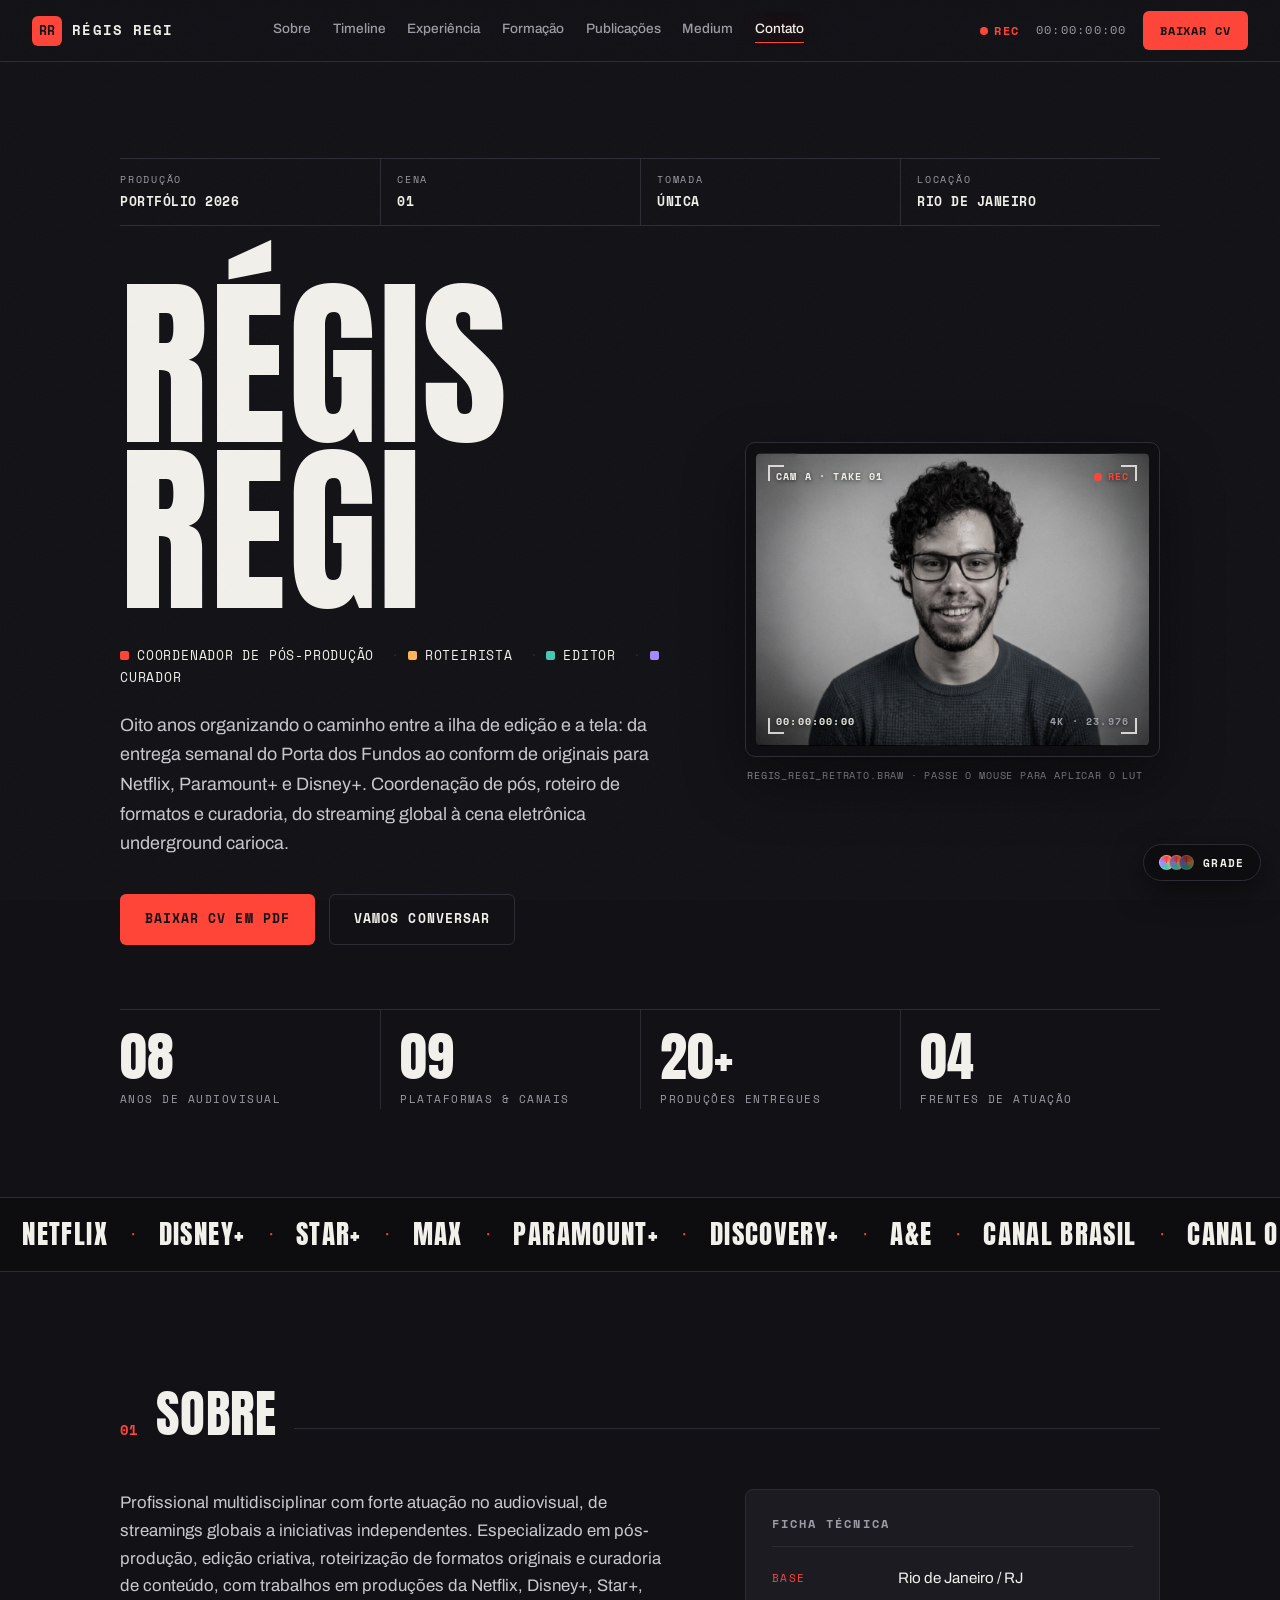
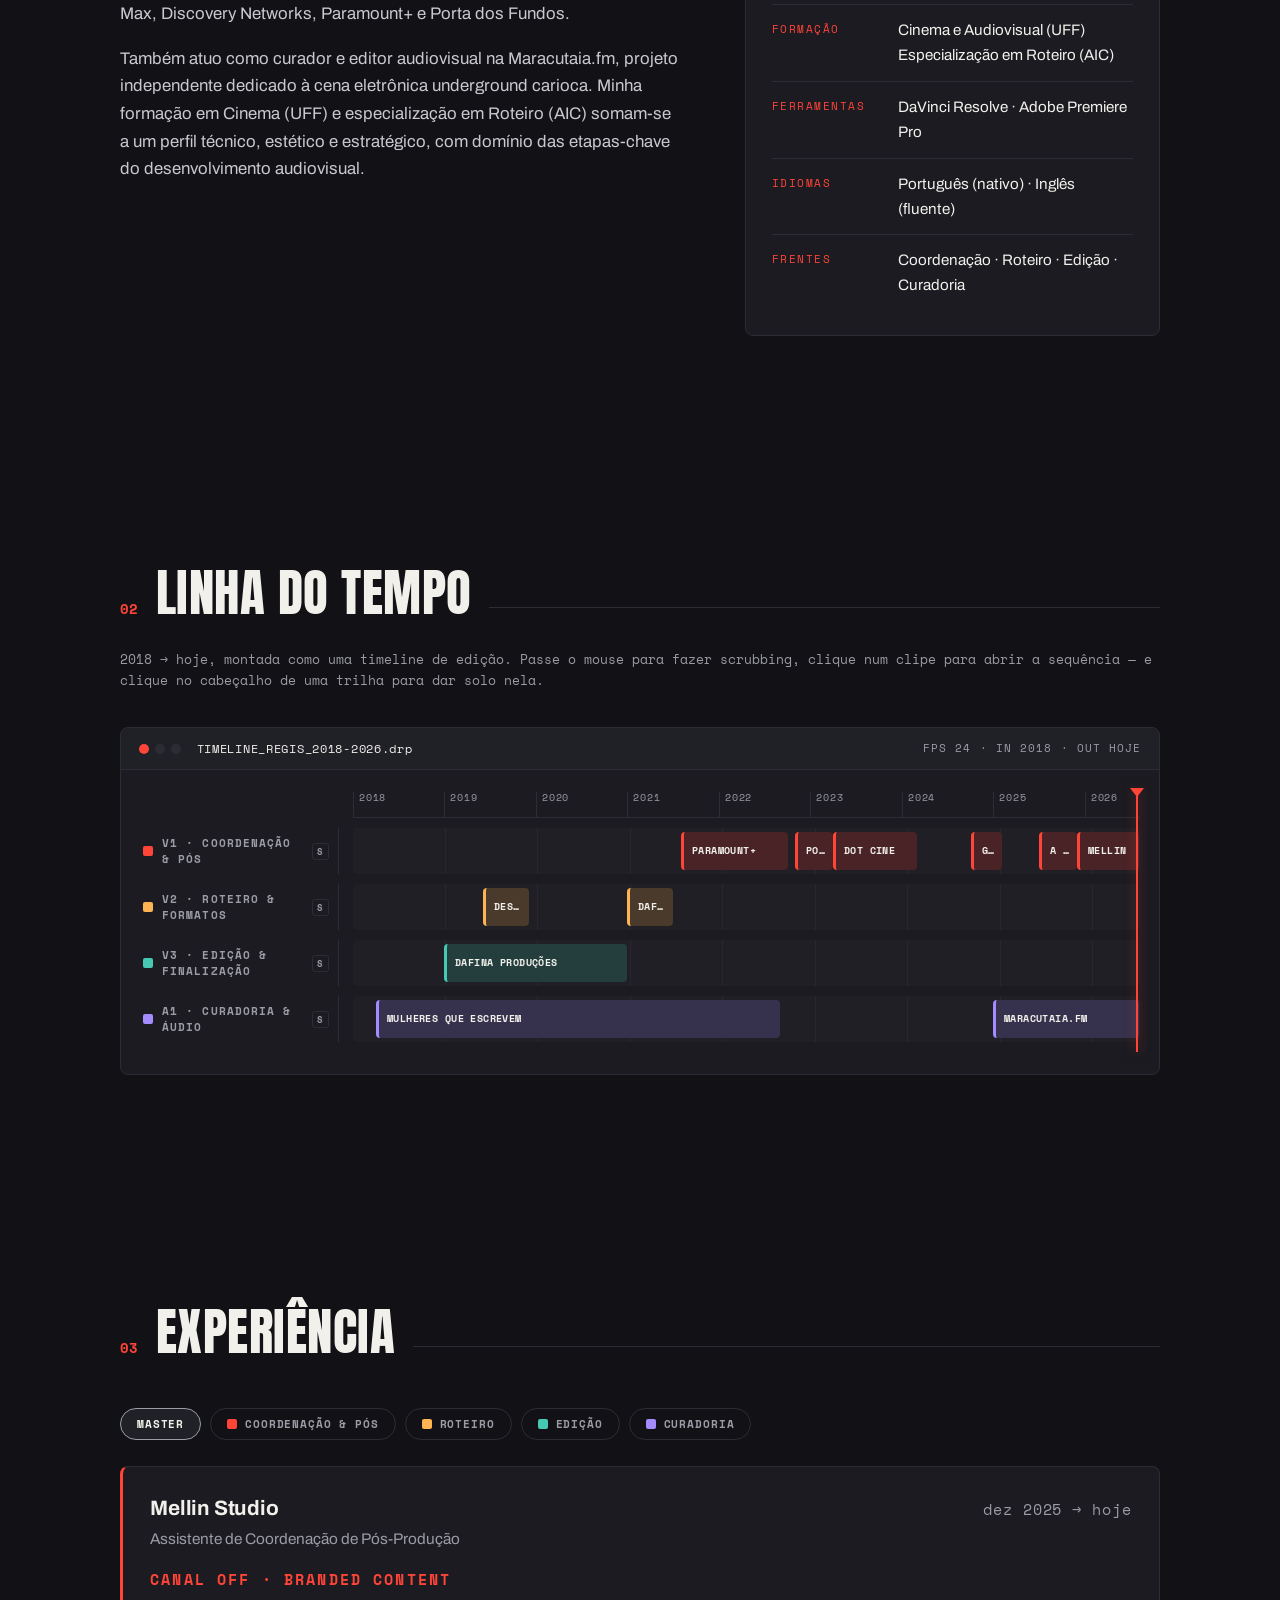
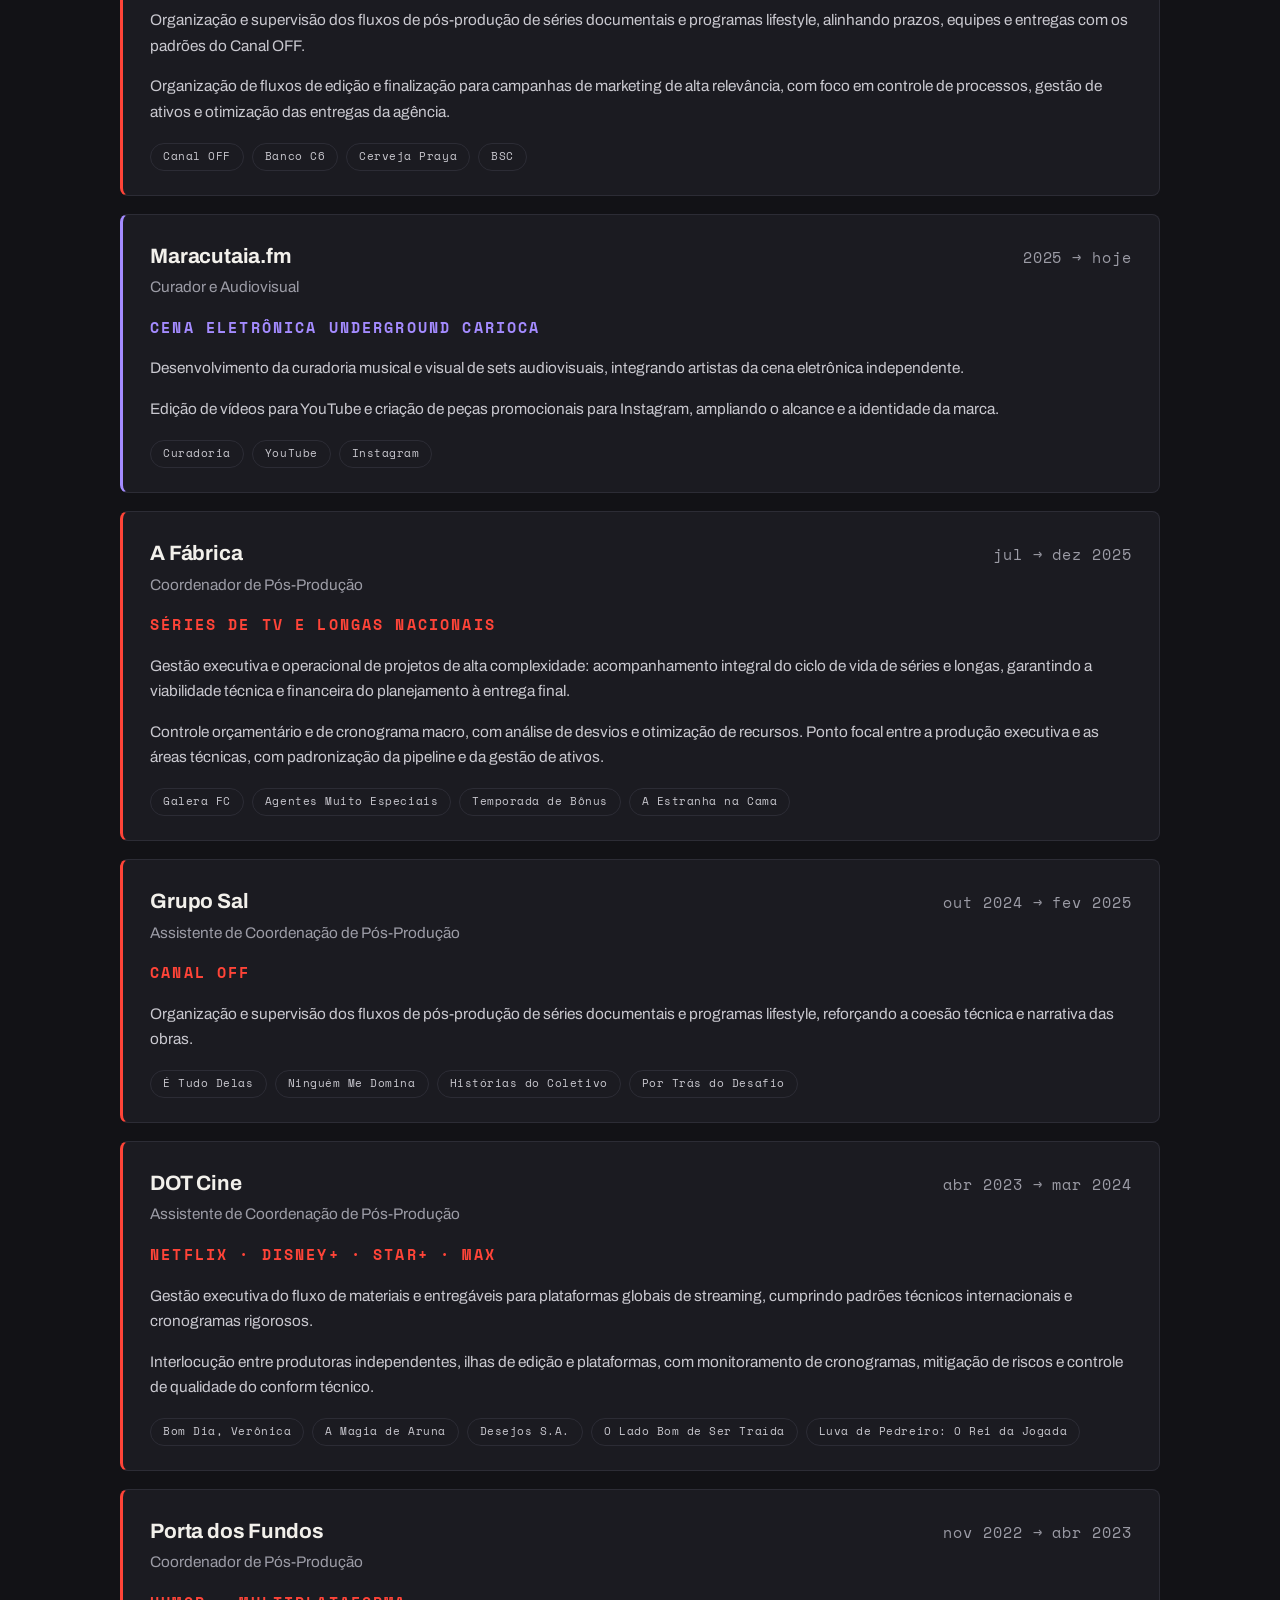
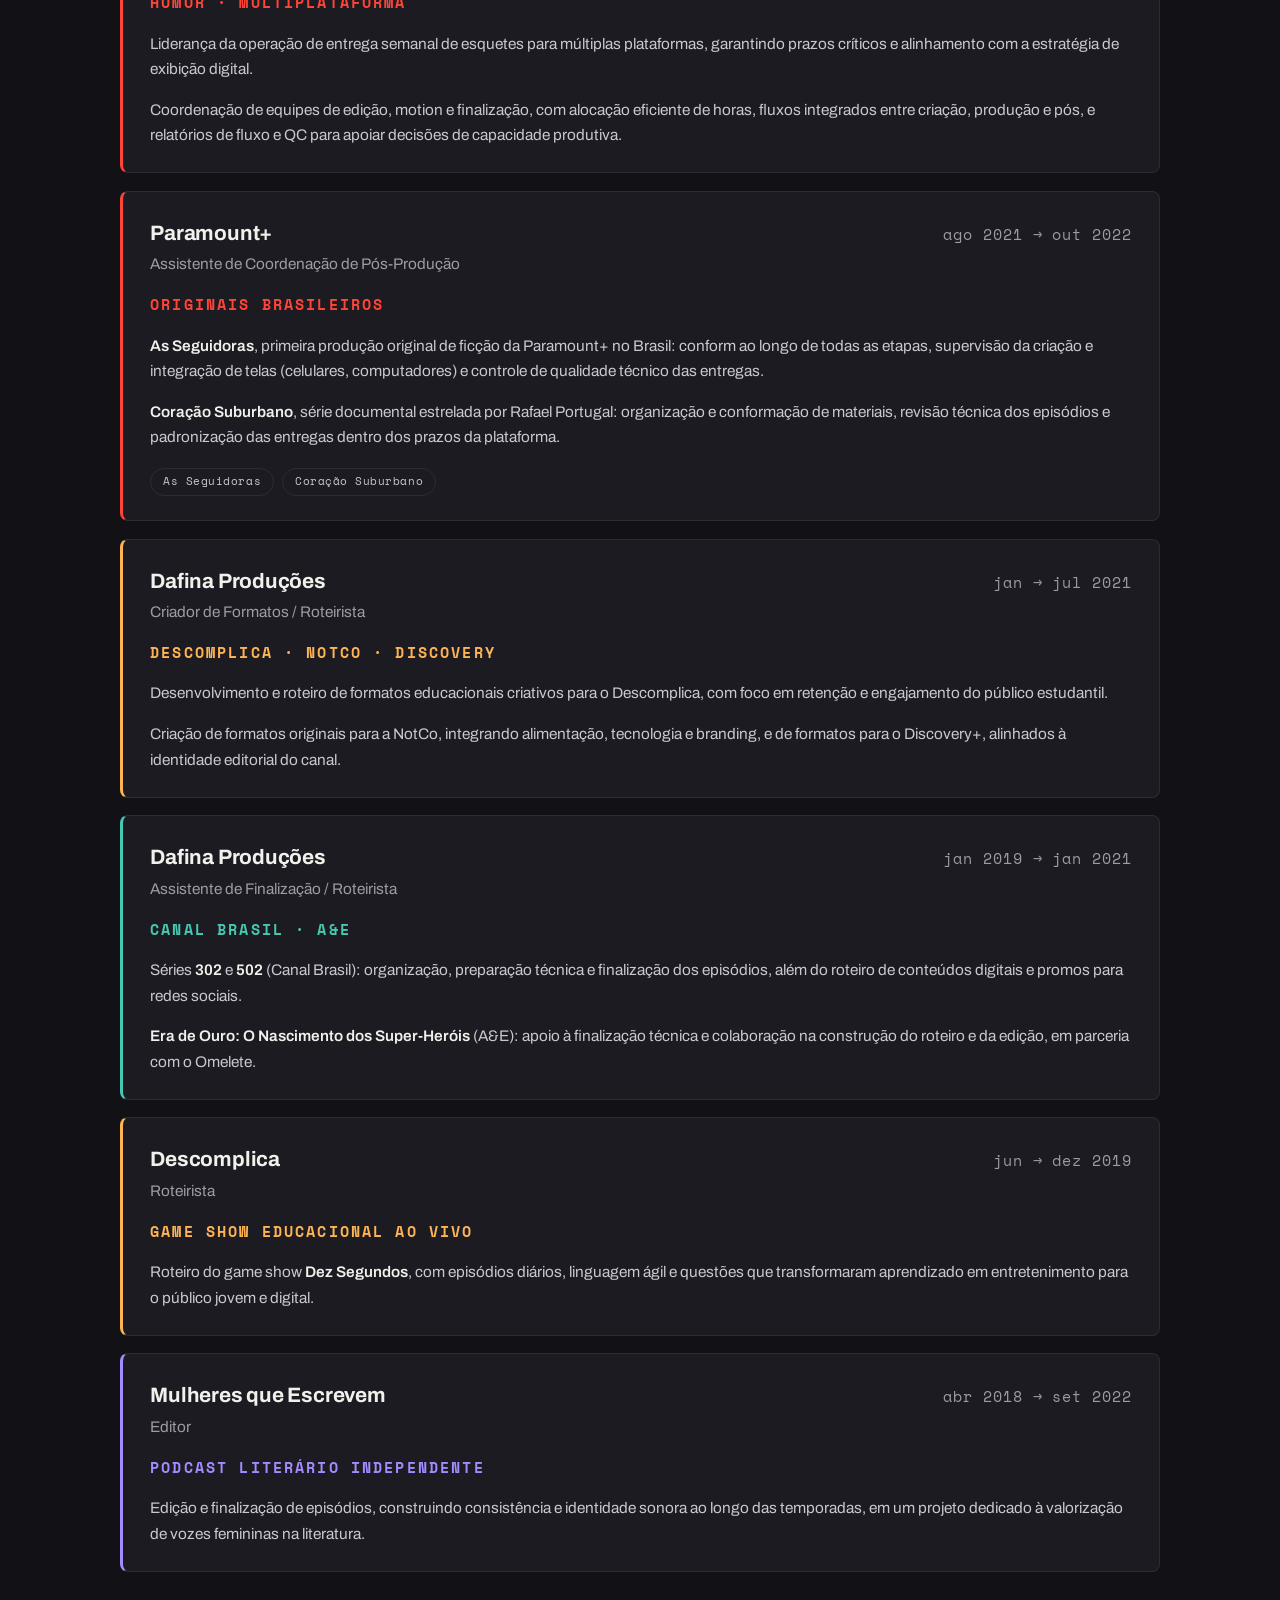
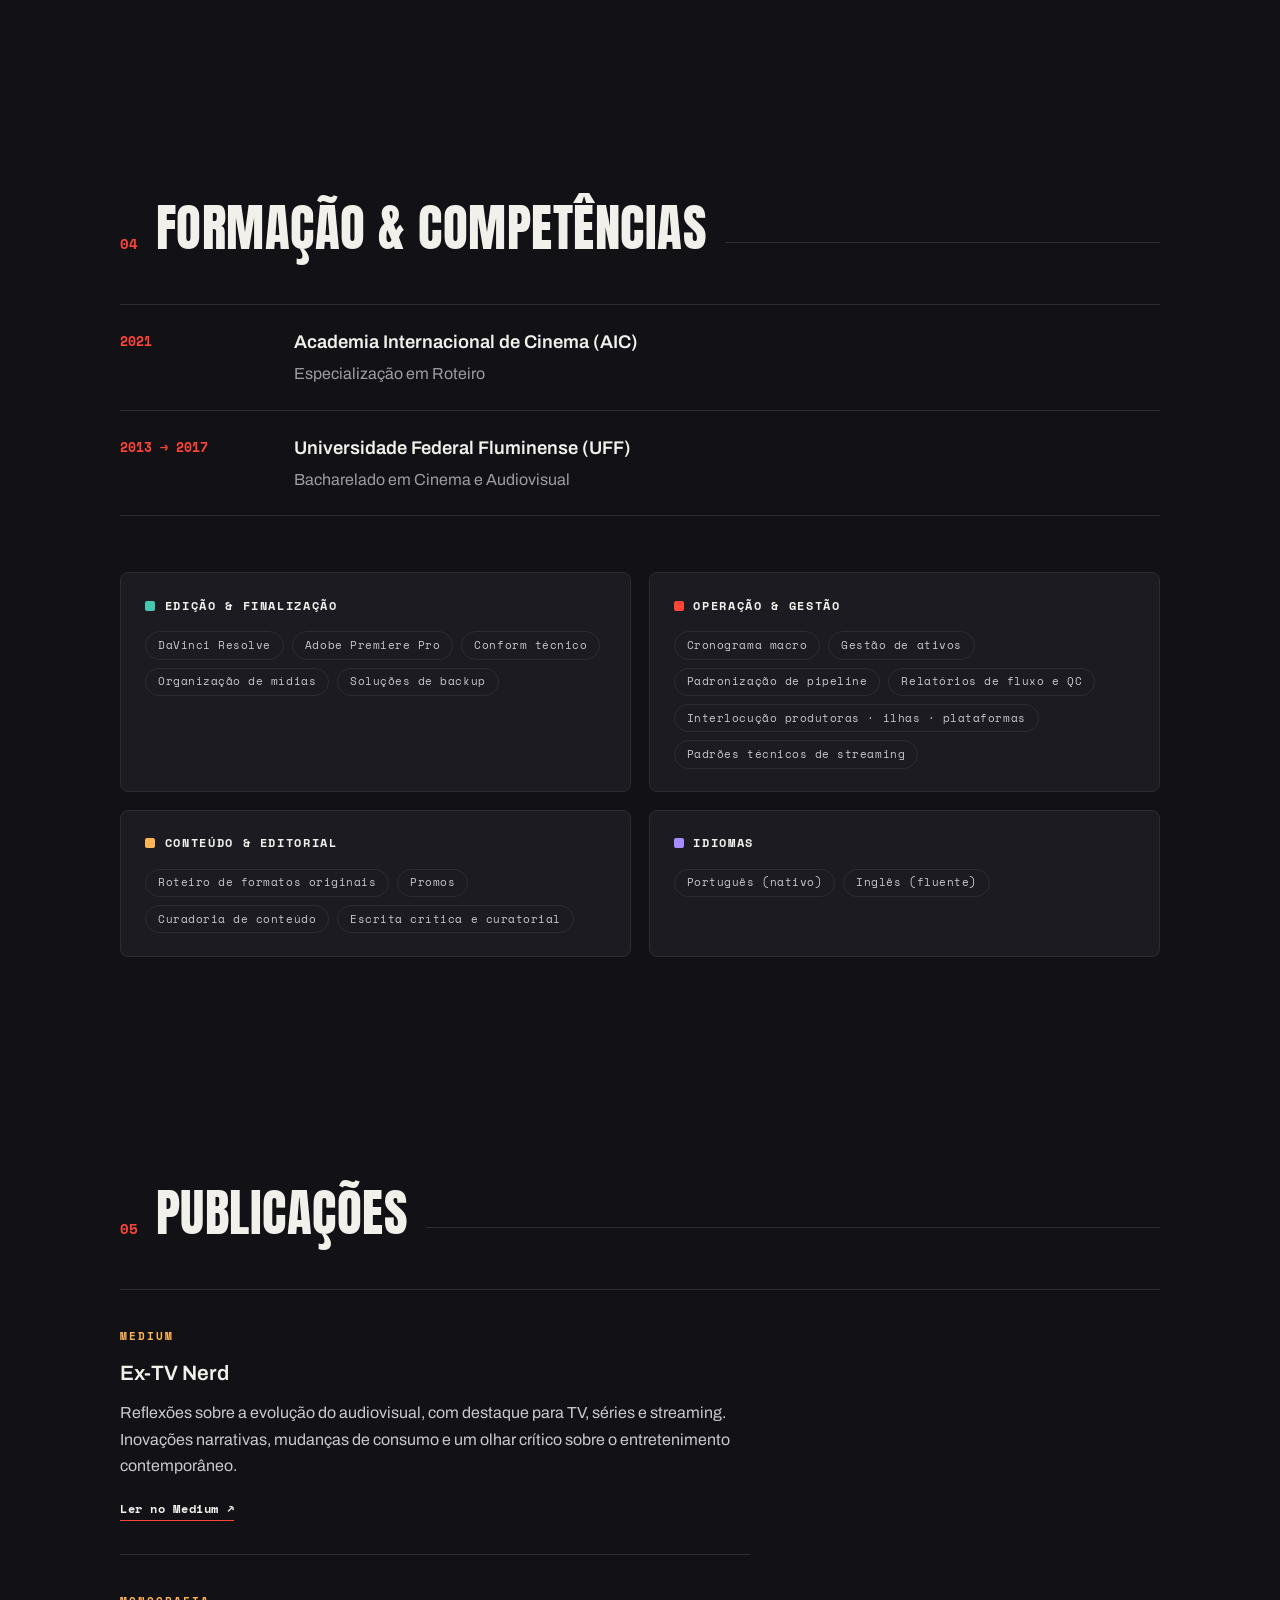
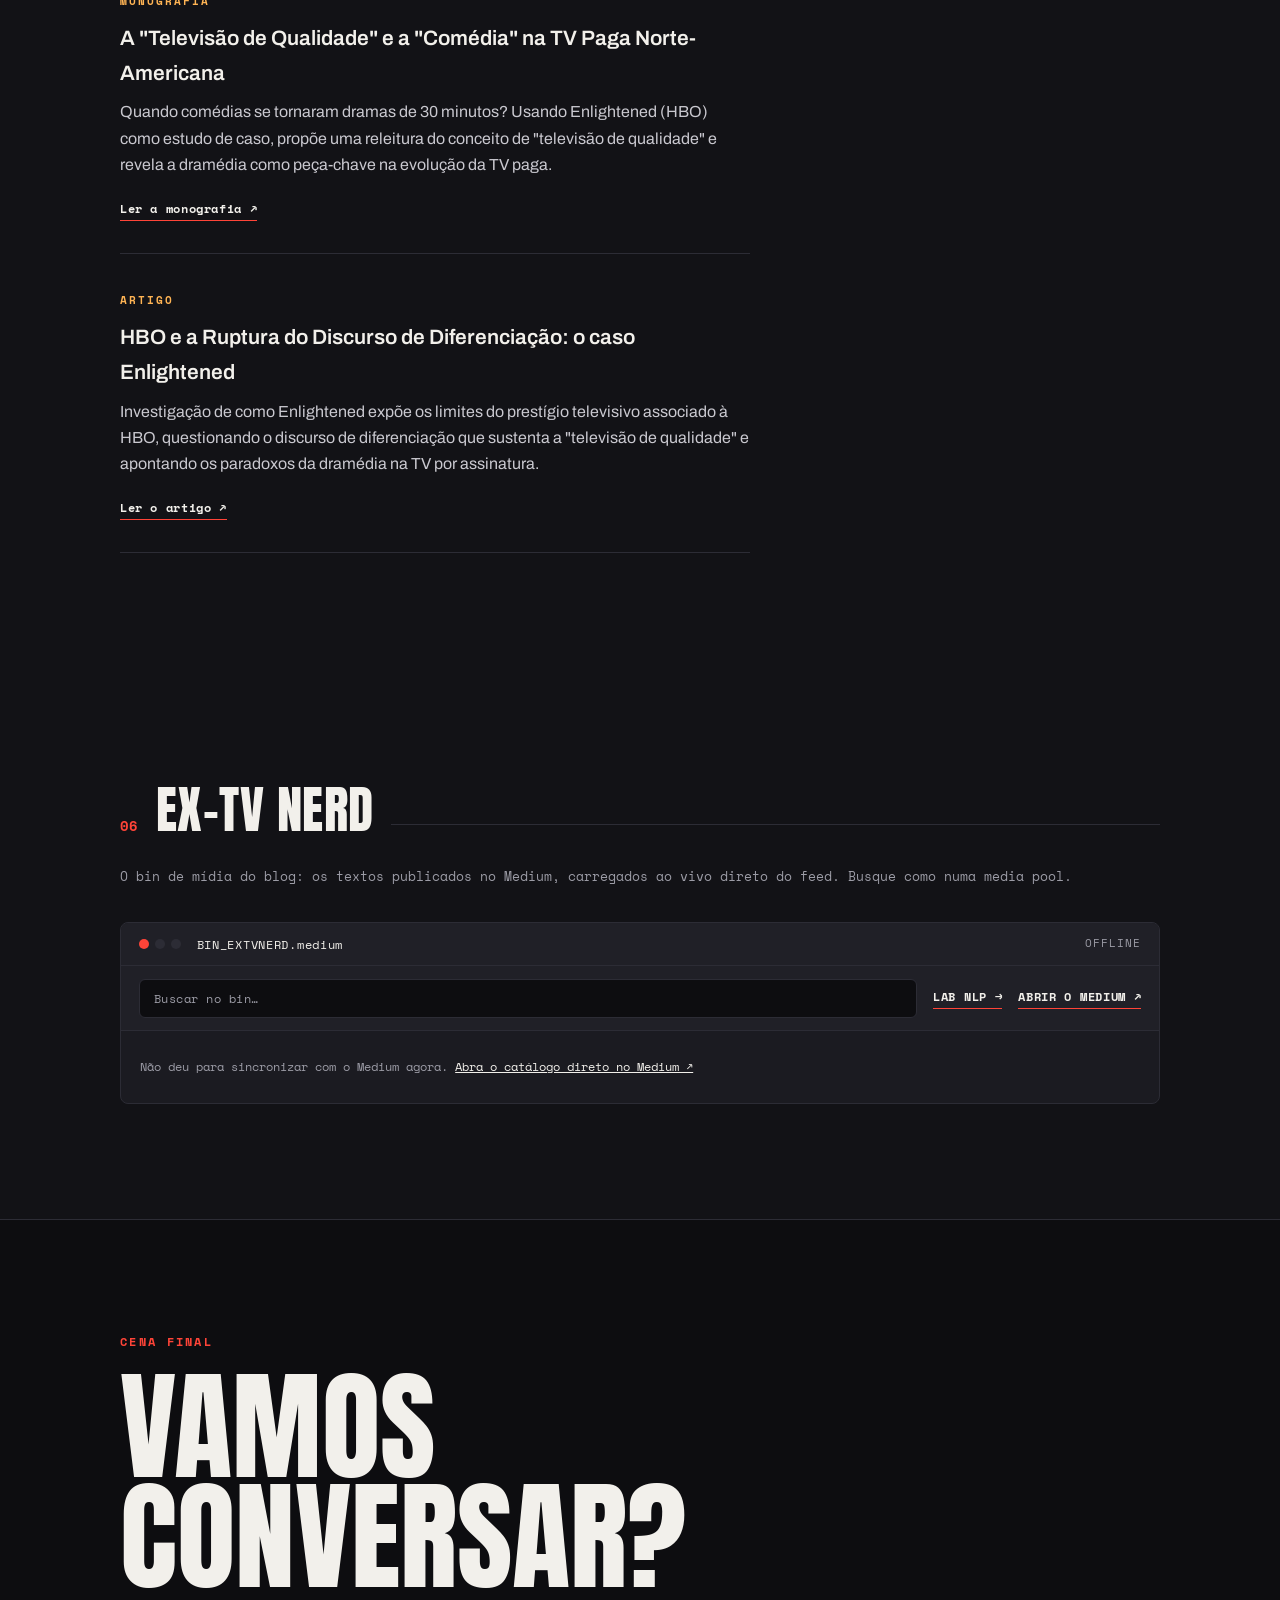
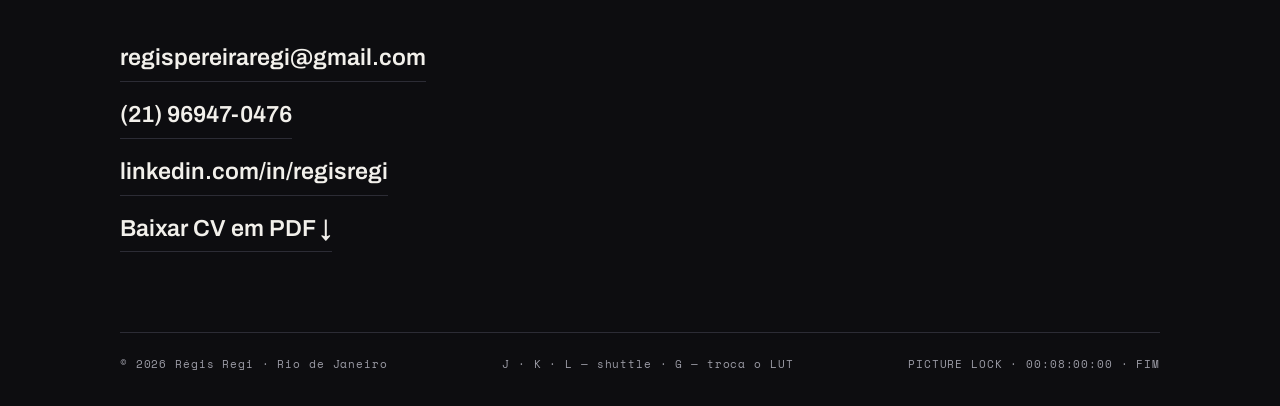
==== commit 21918962: "Adiciona o Lab NLP: análise completa do corpus do Medium com gráficos interativos - Nova página anal" ====
--- a/index.html
+++ b/index.html
@@ -510,6 +510,7 @@
           </div>
           <div class="bin-toolbar">
             <input type="search" id="bin-search" class="bin-search" placeholder="Buscar no bin…" aria-label="Buscar artigos do Medium" autocomplete="off">
+            <a class="bin-open" href="analise.html">Lab NLP →</a>
             <a class="bin-open" href="https://extvnerd.medium.com" target="_blank" rel="noopener">Abrir o Medium ↗</a>
           </div>
           <ol class="bin-list" id="bin-list">
--- a/css/style.css
+++ b/css/style.css
@@ -1677,6 +1677,220 @@
   .knob-label { display: none; }
 }
 
+/* ---------- lab NLP ---------- */
+
+.lab { padding-bottom: clamp(3rem, 7vw, 5rem); }
+.lab-page { background: var(--bg); }
+
+.lab-link {
+  color: var(--text);
+  text-decoration: none;
+  border-bottom: 1px solid var(--rec);
+}
+.lab-link:hover { color: var(--rec); }
+
+.lab-status {
+  font-family: var(--font-mono);
+  font-size: .8rem;
+  color: var(--muted);
+  background: var(--panel);
+  border: 1px solid var(--line);
+  border-radius: var(--radius);
+  padding: 1.4rem 1.3rem;
+  margin-bottom: 1.4rem;
+}
+
+.tiles {
+  display: grid;
+  grid-template-columns: repeat(4, 1fr);
+  gap: 1rem;
+  margin-bottom: 1.4rem;
+}
+
+.tile {
+  background: var(--panel);
+  border: 1px solid var(--line);
+  border-radius: var(--radius);
+  padding: 1.1rem 1.2rem;
+}
+
+.tile-valor {
+  font-family: var(--font-display);
+  font-size: clamp(1.8rem, 4vw, 2.6rem);
+  line-height: 1;
+  color: var(--text);
+  margin: 0 0 .45rem;
+}
+
+.tile-label {
+  font-family: var(--font-mono);
+  font-size: .64rem;
+  letter-spacing: .14em;
+  text-transform: uppercase;
+  color: var(--muted);
+  margin: 0;
+}
+
+.scope {
+  background: var(--panel);
+  border: 1px solid var(--line);
+  border-radius: var(--radius);
+  padding: 1.3rem 1.4rem 1.1rem;
+  margin-bottom: 1.4rem;
+}
+
+.scope-head h3 {
+  font-size: 1.05rem;
+  font-weight: 700;
+  margin-bottom: .3rem;
+}
+
+.scope-head p {
+  font-size: .82rem;
+  color: var(--muted);
+  margin-bottom: 1.1rem;
+}
+
+.scope-plot { overflow-x: auto; }
+.scope-plot svg { display: block; min-width: 560px; }
+
+.scope-nota {
+  font-family: var(--font-mono);
+  font-size: .7rem;
+  color: var(--amber);
+  margin: 0 0 .8rem;
+}
+
+.key {
+  display: inline-block;
+  width: 10px;
+  height: 10px;
+  border-radius: 2px;
+  vertical-align: baseline;
+}
+.key-pos { background: #2a9a85; }
+.key-neg { background: #f0392c; }
+
+.mark { outline: none; }
+.mark:hover .bar, .mark:focus-visible .bar { filter: brightness(1.2); }
+.mark.selected .bar { filter: brightness(1.25); }
+.mark:focus-visible { outline: 1px solid var(--amber); outline-offset: 2px; }
+
+.bigramas {
+  display: flex;
+  flex-wrap: wrap;
+  gap: .5rem;
+}
+
+.bigrama {
+  display: inline-flex;
+  align-items: baseline;
+  gap: .5rem;
+  font-family: var(--font-mono);
+  font-size: .74rem;
+  border: 1px solid var(--line);
+  border-radius: 999px;
+  padding: .4rem .9rem;
+}
+
+.bigrama strong { color: var(--text); font-weight: 700; }
+.bigrama span { color: var(--muted); font-size: .66rem; }
+
+.lab-table-wrap {
+  background: var(--panel);
+  border: 1px solid var(--line);
+  border-radius: var(--radius);
+  margin-bottom: 1.4rem;
+}
+
+.lab-table-wrap summary {
+  cursor: pointer;
+  padding: 1rem 1.4rem;
+  font-family: var(--font-mono);
+  font-size: .74rem;
+  font-weight: 700;
+  letter-spacing: .1em;
+  text-transform: uppercase;
+  color: var(--text);
+}
+
+.lab-table-scroll { overflow-x: auto; padding: 0 1.4rem 1.2rem; }
+
+.lab-table {
+  width: 100%;
+  border-collapse: collapse;
+  font-size: .78rem;
+}
+
+.lab-table th, .lab-table td {
+  text-align: left;
+  padding: .55rem .8rem .55rem 0;
+  border-bottom: 1px solid var(--line);
+  white-space: nowrap;
+  font-variant-numeric: tabular-nums;
+}
+
+.lab-table th {
+  font-family: var(--font-mono);
+  font-size: .62rem;
+  letter-spacing: .12em;
+  text-transform: uppercase;
+  color: var(--muted);
+}
+
+.lab-table td { color: var(--body); }
+
+.lab-foot {
+  font-family: var(--font-mono);
+  font-size: .68rem;
+  color: var(--muted);
+  line-height: 1.7;
+  max-width: 72ch;
+}
+
+.lab-tip {
+  position: fixed;
+  z-index: 3000;
+  background: var(--bg-deep);
+  border: 1px solid var(--line);
+  border-radius: 6px;
+  padding: .6rem .75rem;
+  pointer-events: none;
+  box-shadow: 0 12px 30px rgba(0, 0, 0, .5);
+  max-width: 300px;
+}
+
+.lab-tip-row {
+  display: flex;
+  align-items: baseline;
+  gap: .45rem;
+  font-size: .76rem;
+  line-height: 1.6;
+}
+
+.lab-tip-row strong { color: var(--text); font-weight: 700; }
+.lab-tip-row span { color: var(--muted); font-size: .7rem; }
+
+.lab-tip-key {
+  flex: none;
+  width: 10px;
+  height: 3px;
+  border-radius: 2px;
+  align-self: center;
+}
+
+.visually-hidden {
+  position: absolute;
+  width: 1px;
+  height: 1px;
+  overflow: hidden;
+  clip: rect(0 0 0 0);
+}
+
+@media (max-width: 760px) {
+  .tiles { grid-template-columns: 1fr 1fr; }
+}
+
 /* ---------- HUD do shuttle J·K·L ---------- */
 
 .shuttle-hud {
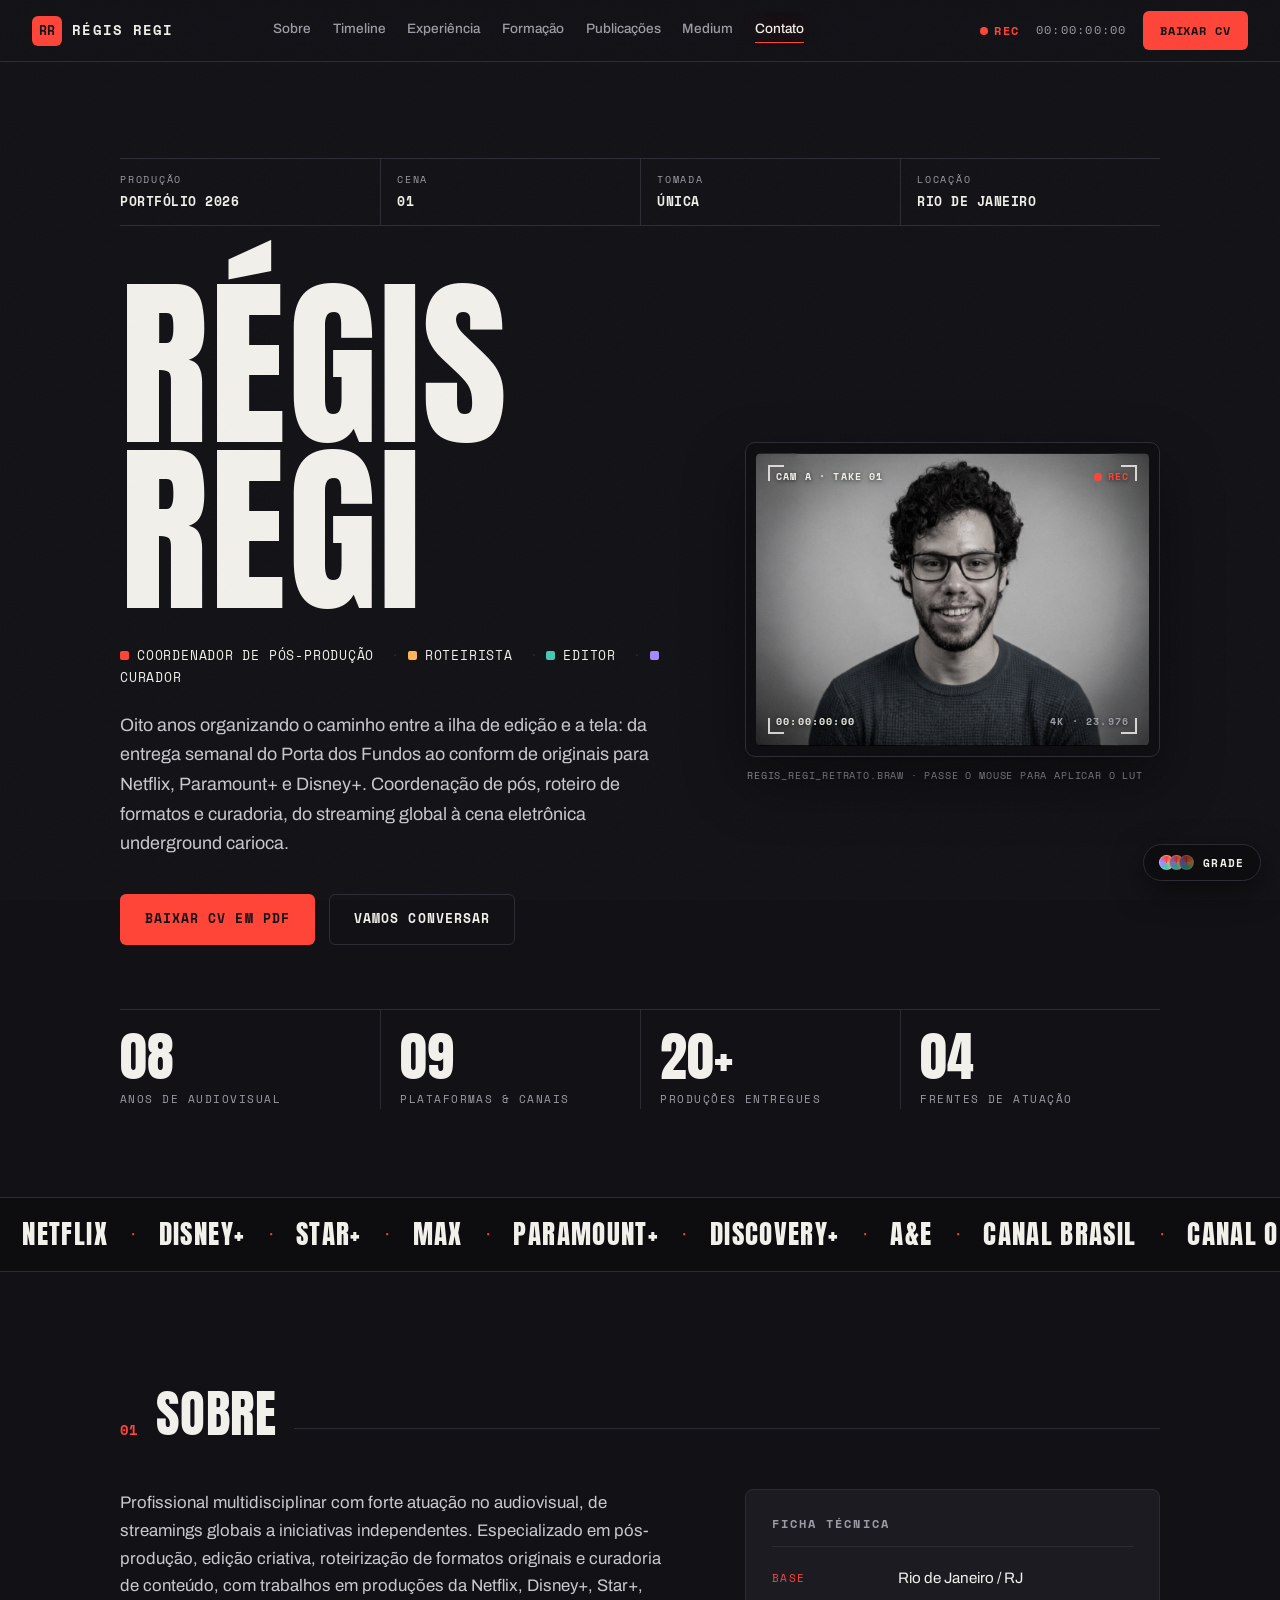
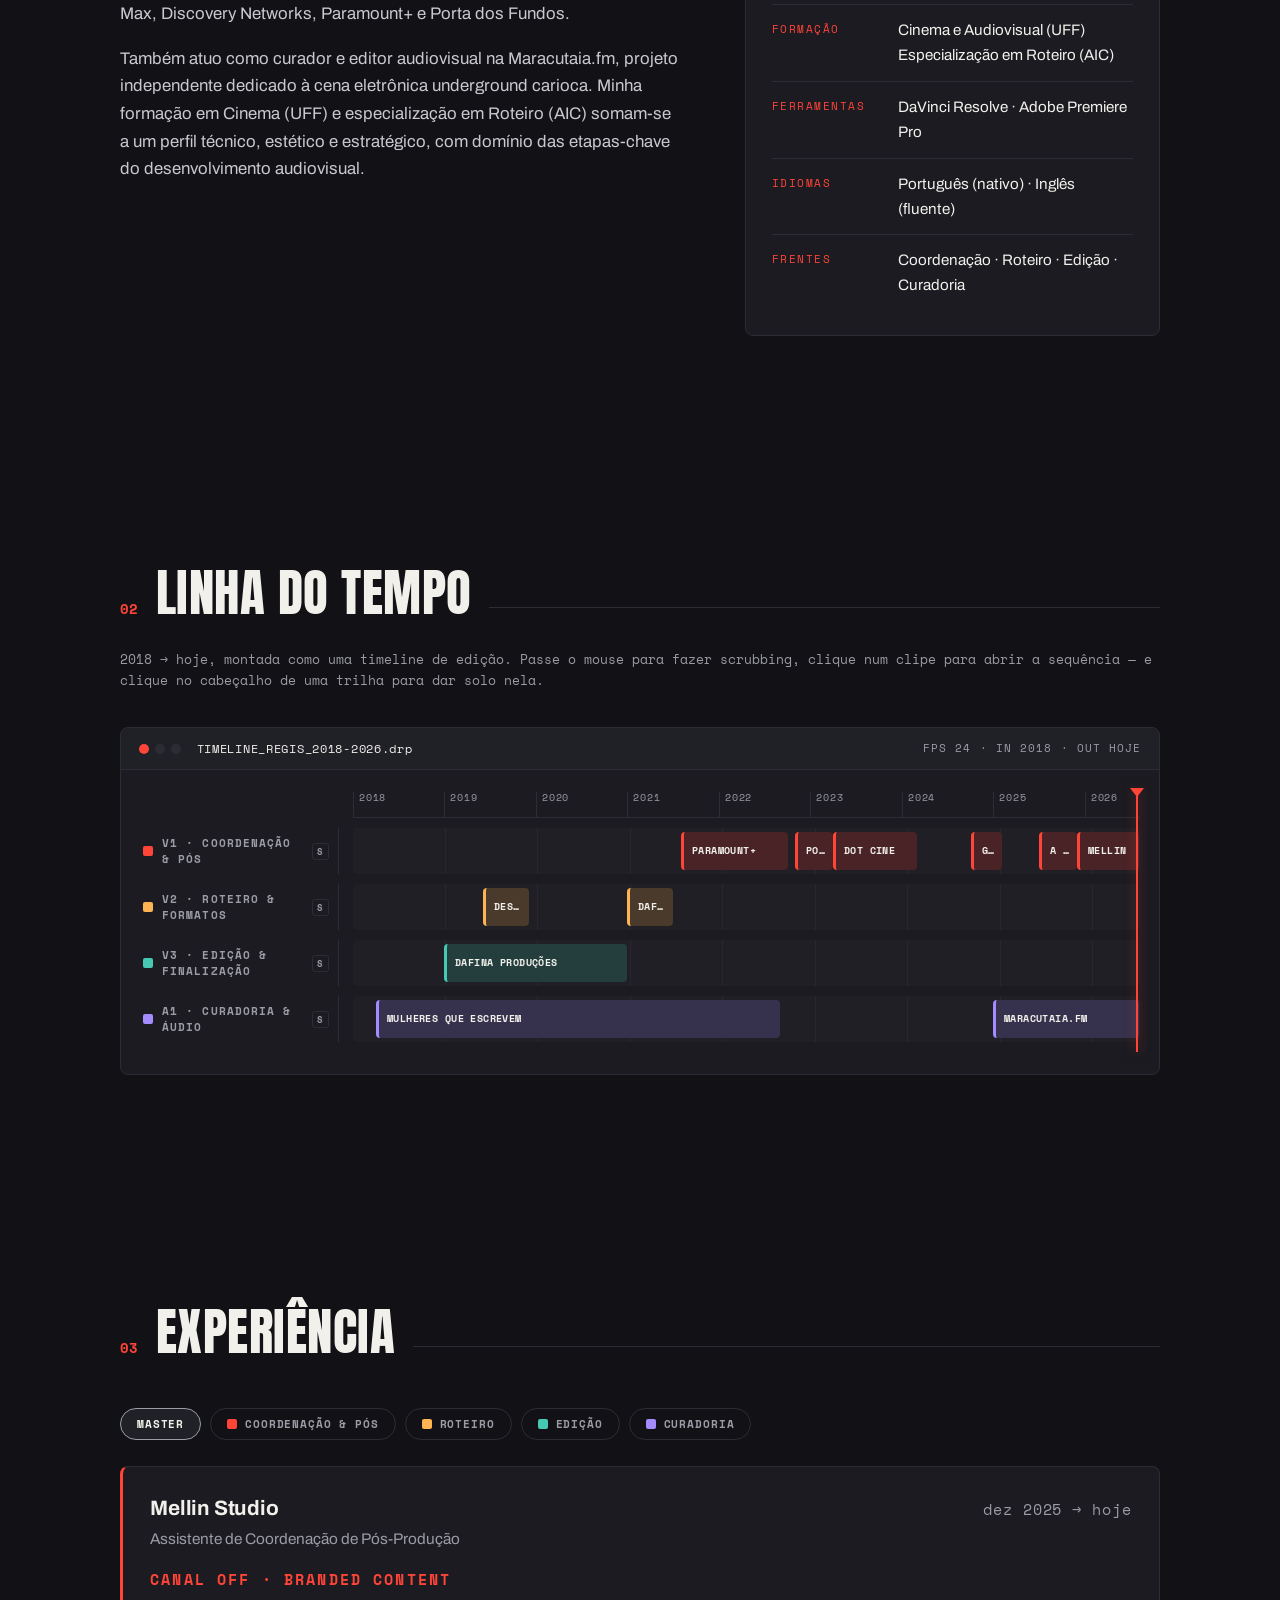
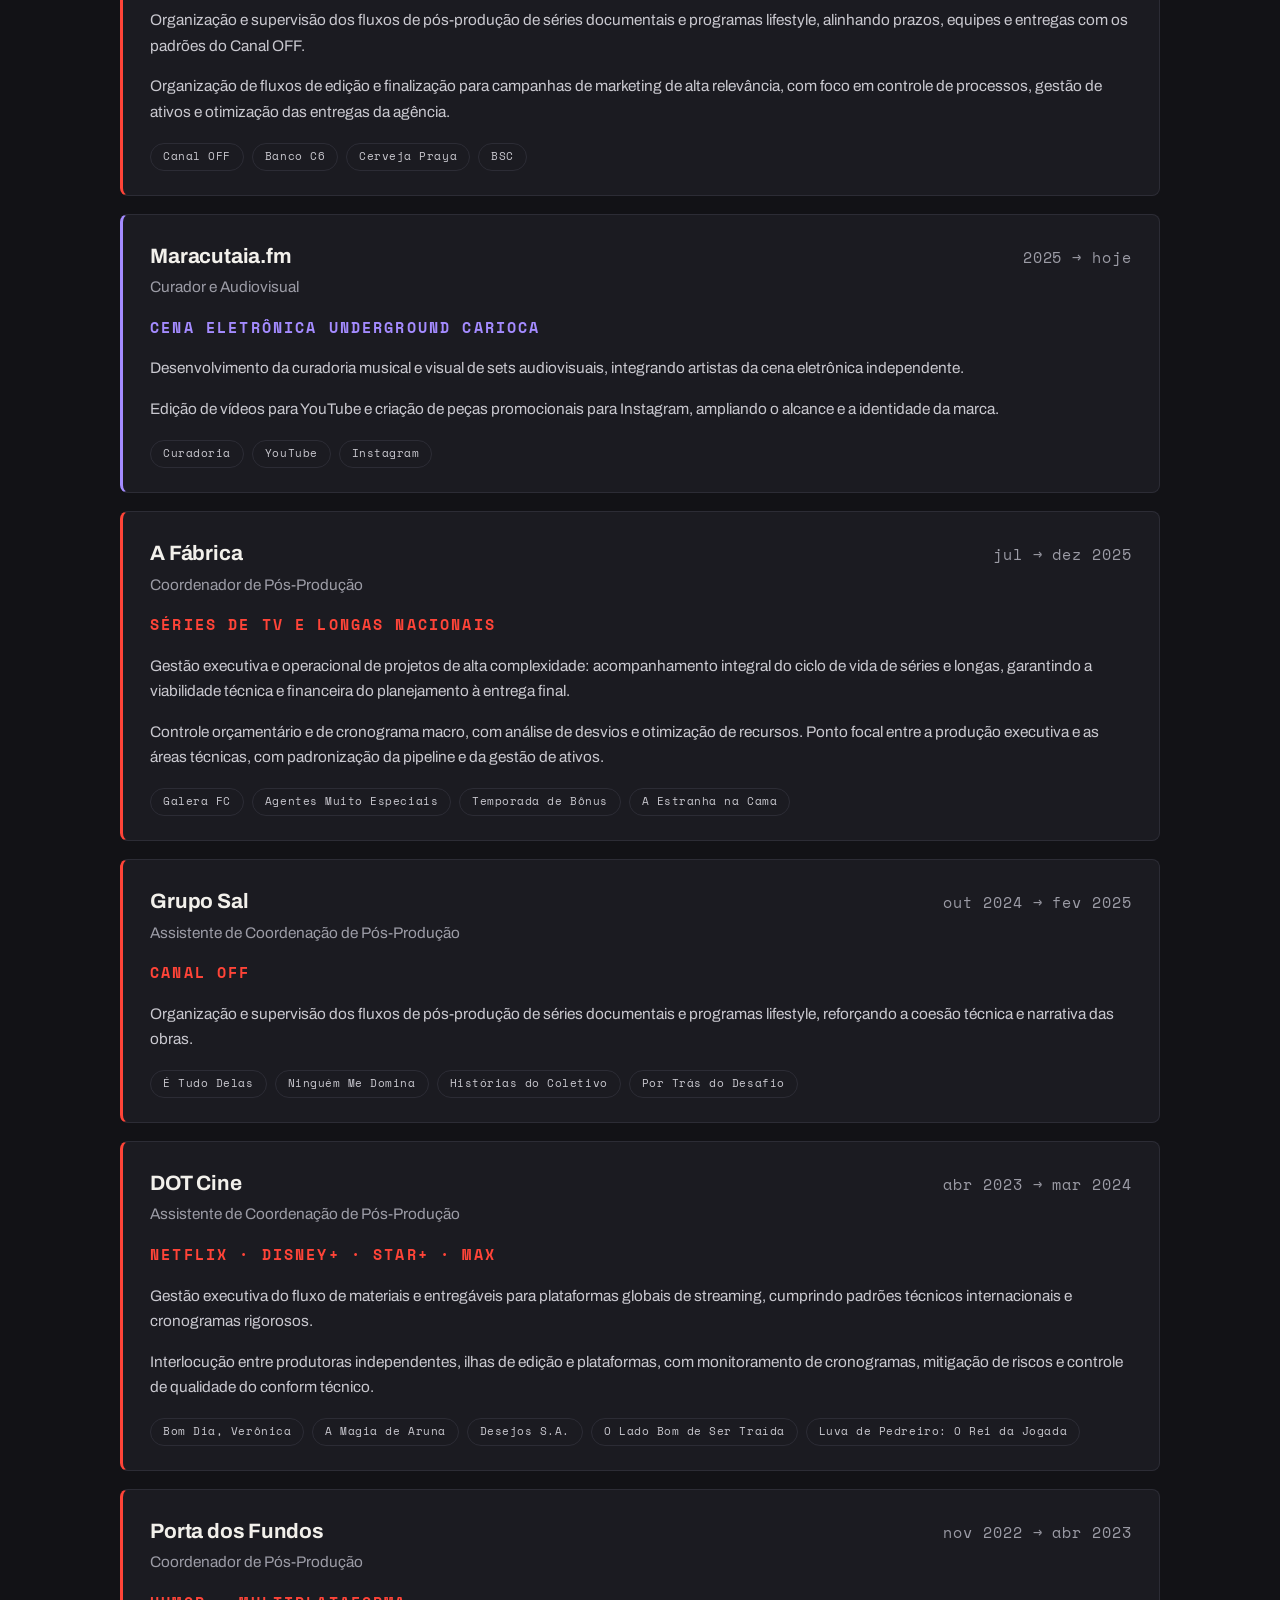
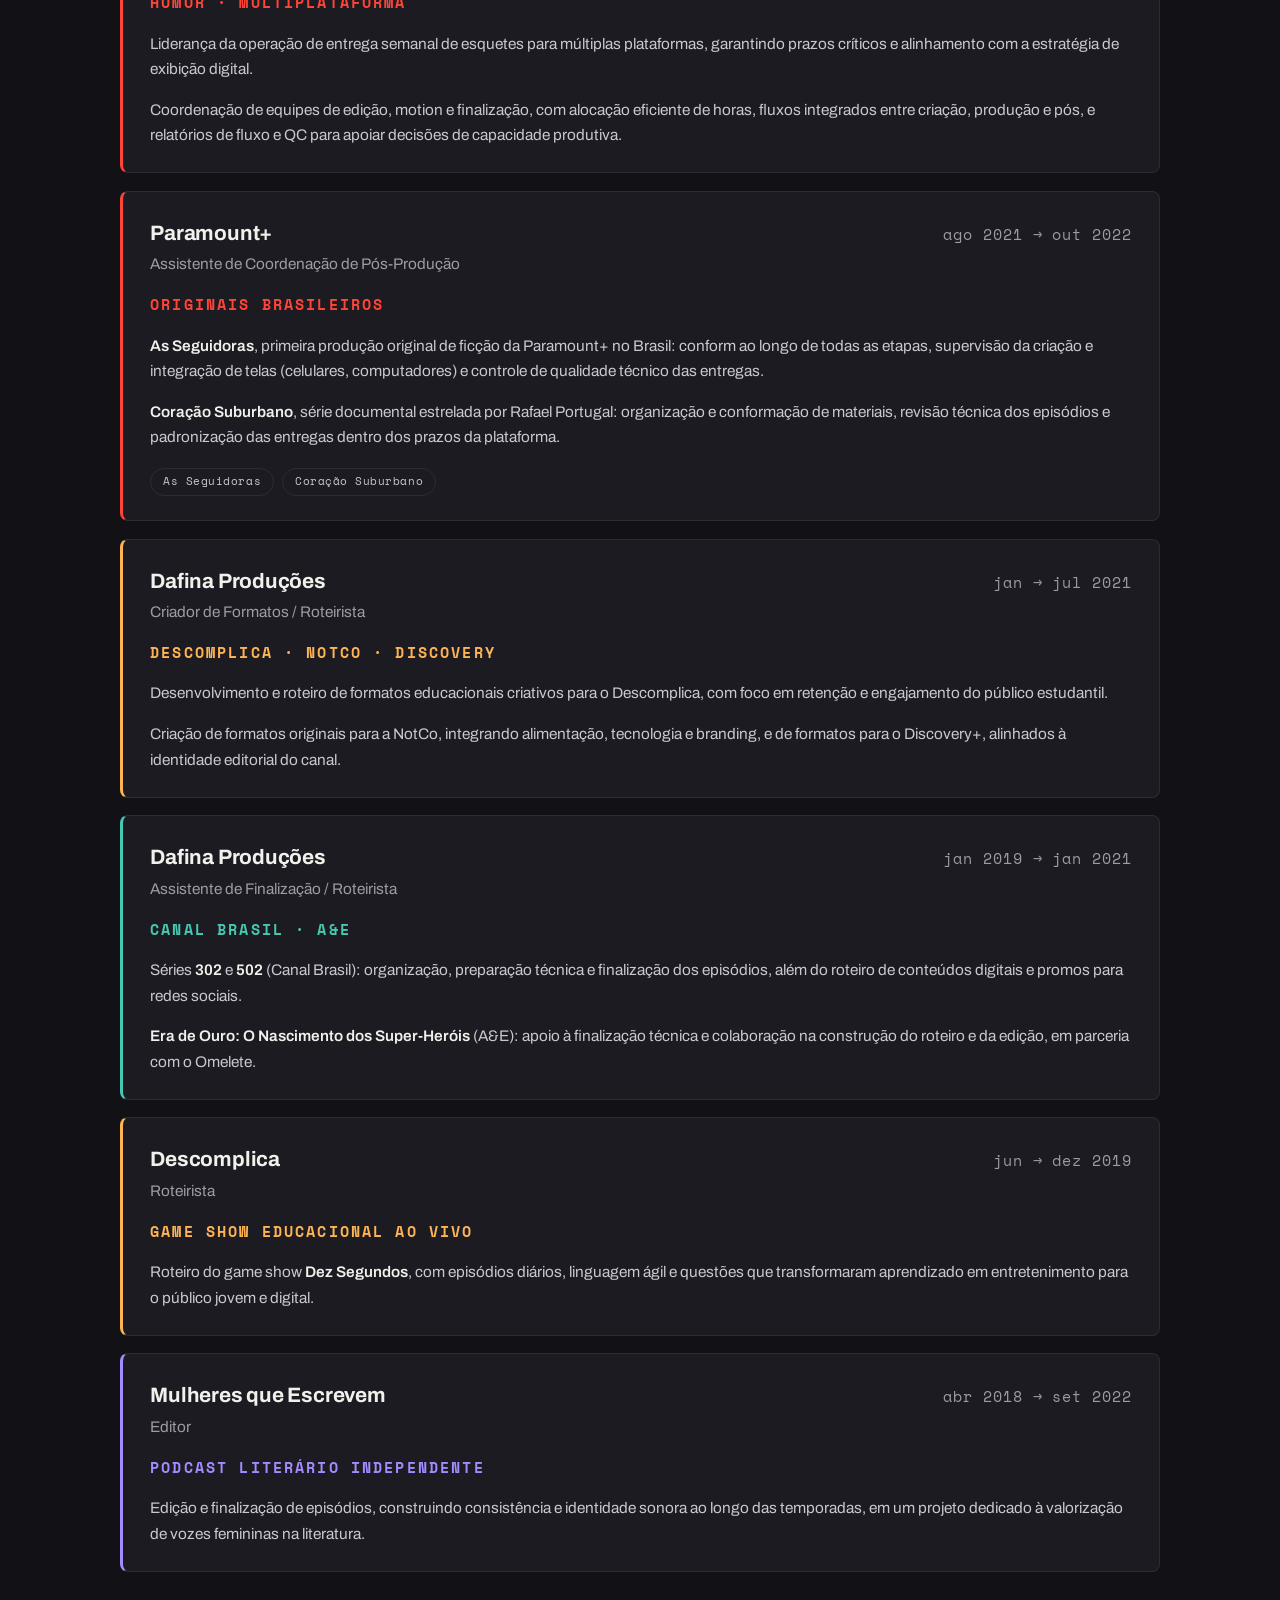
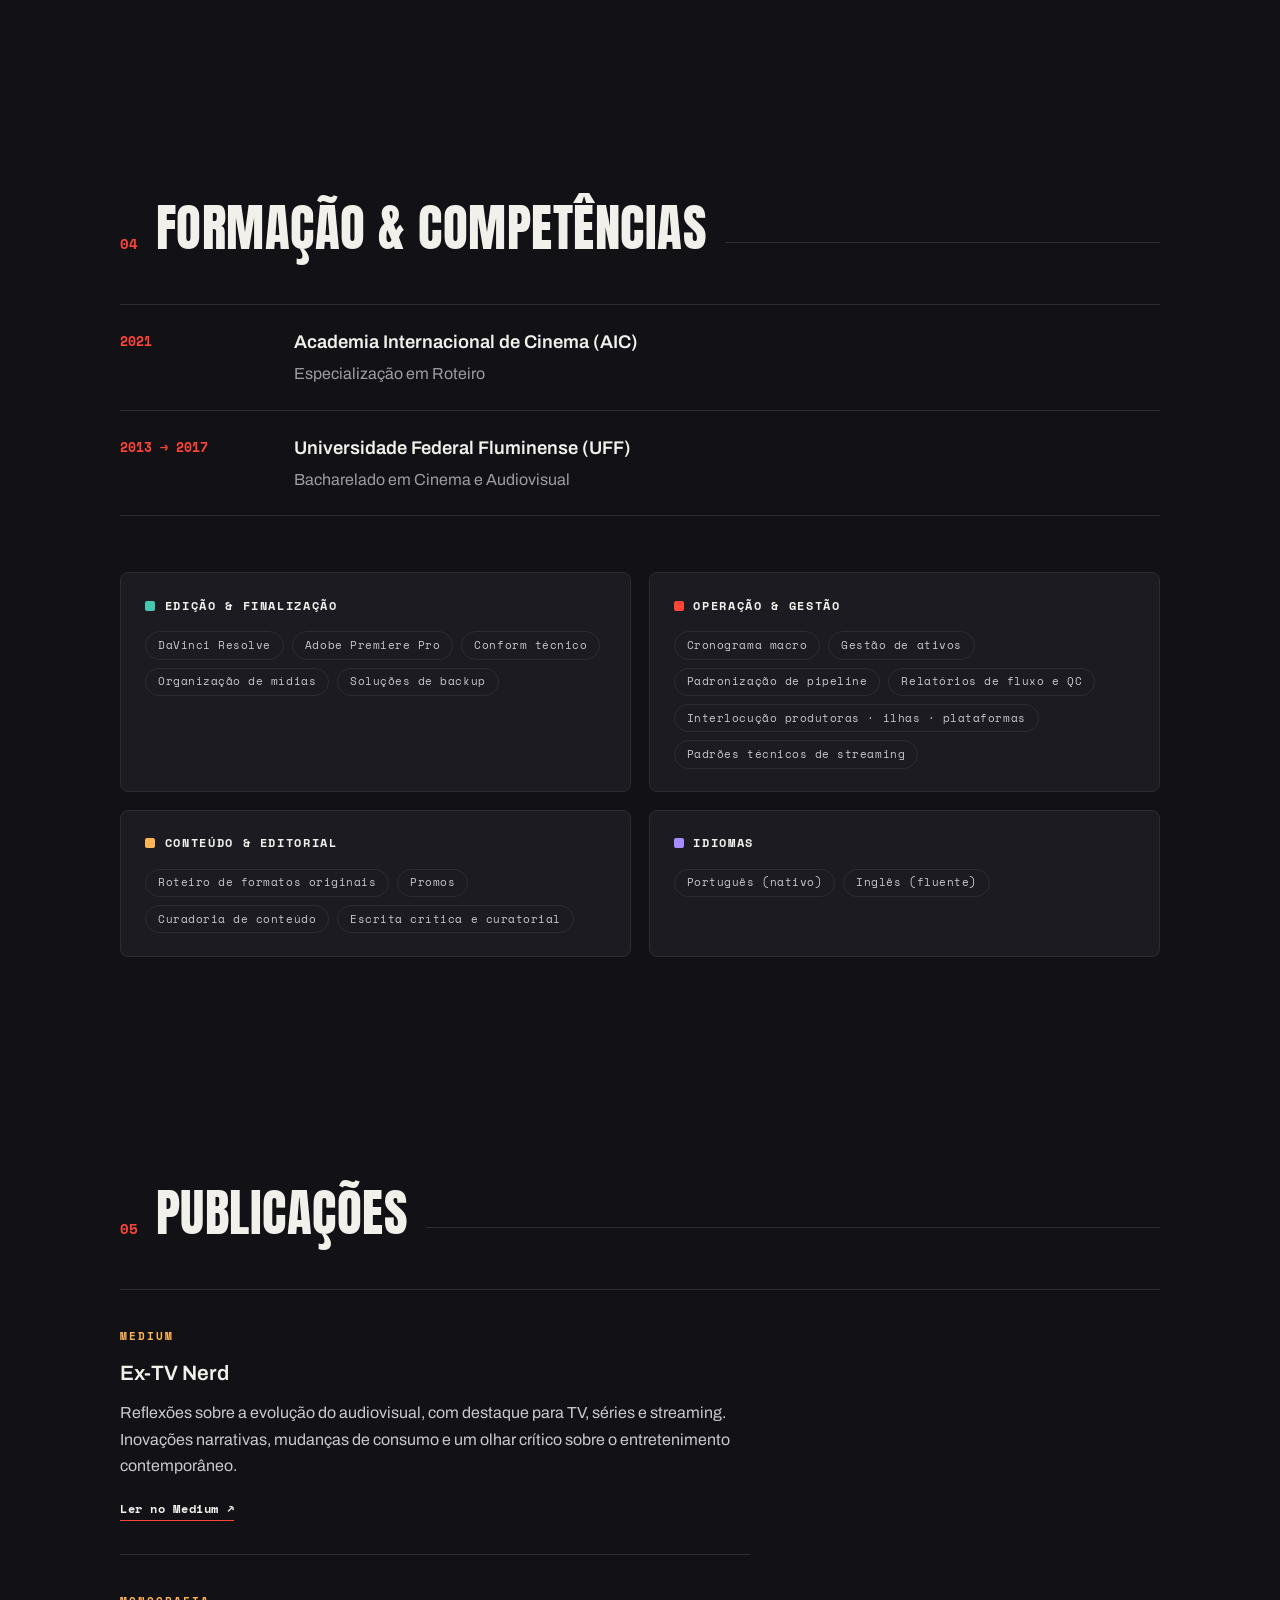
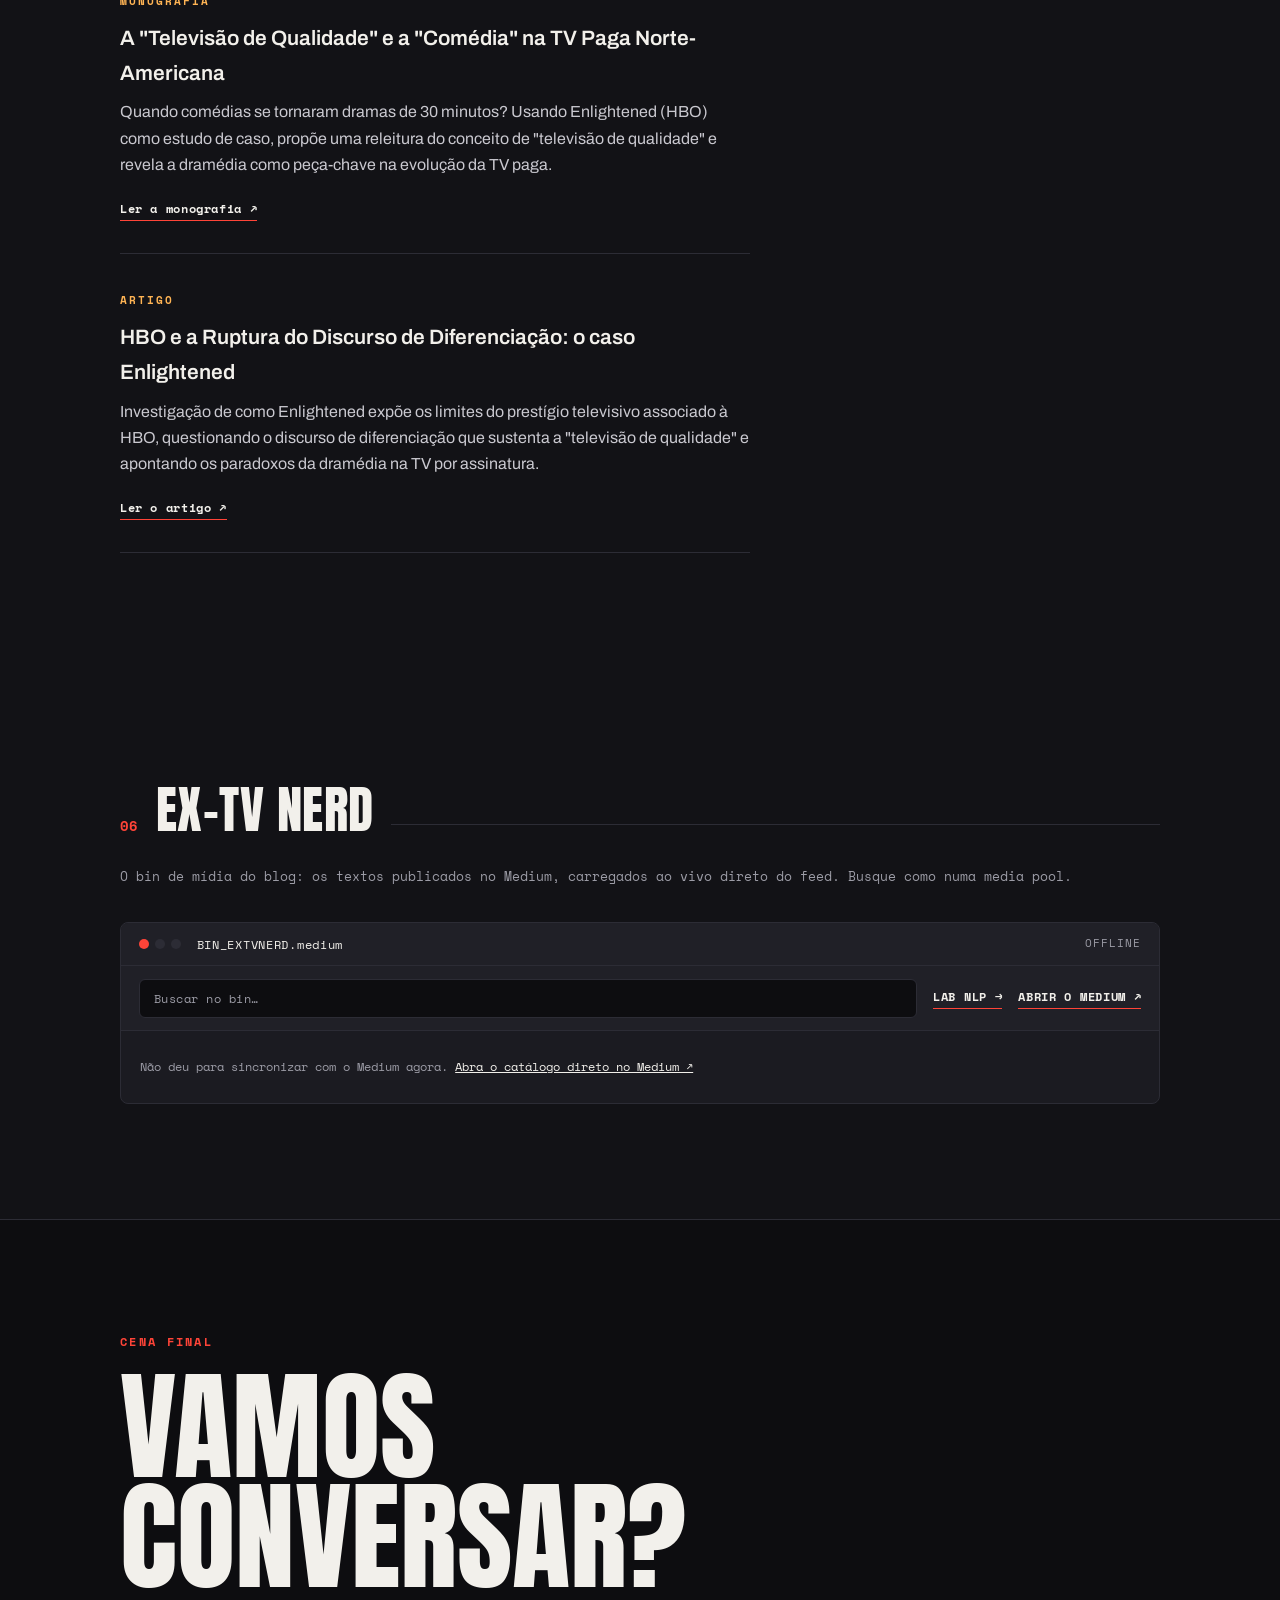
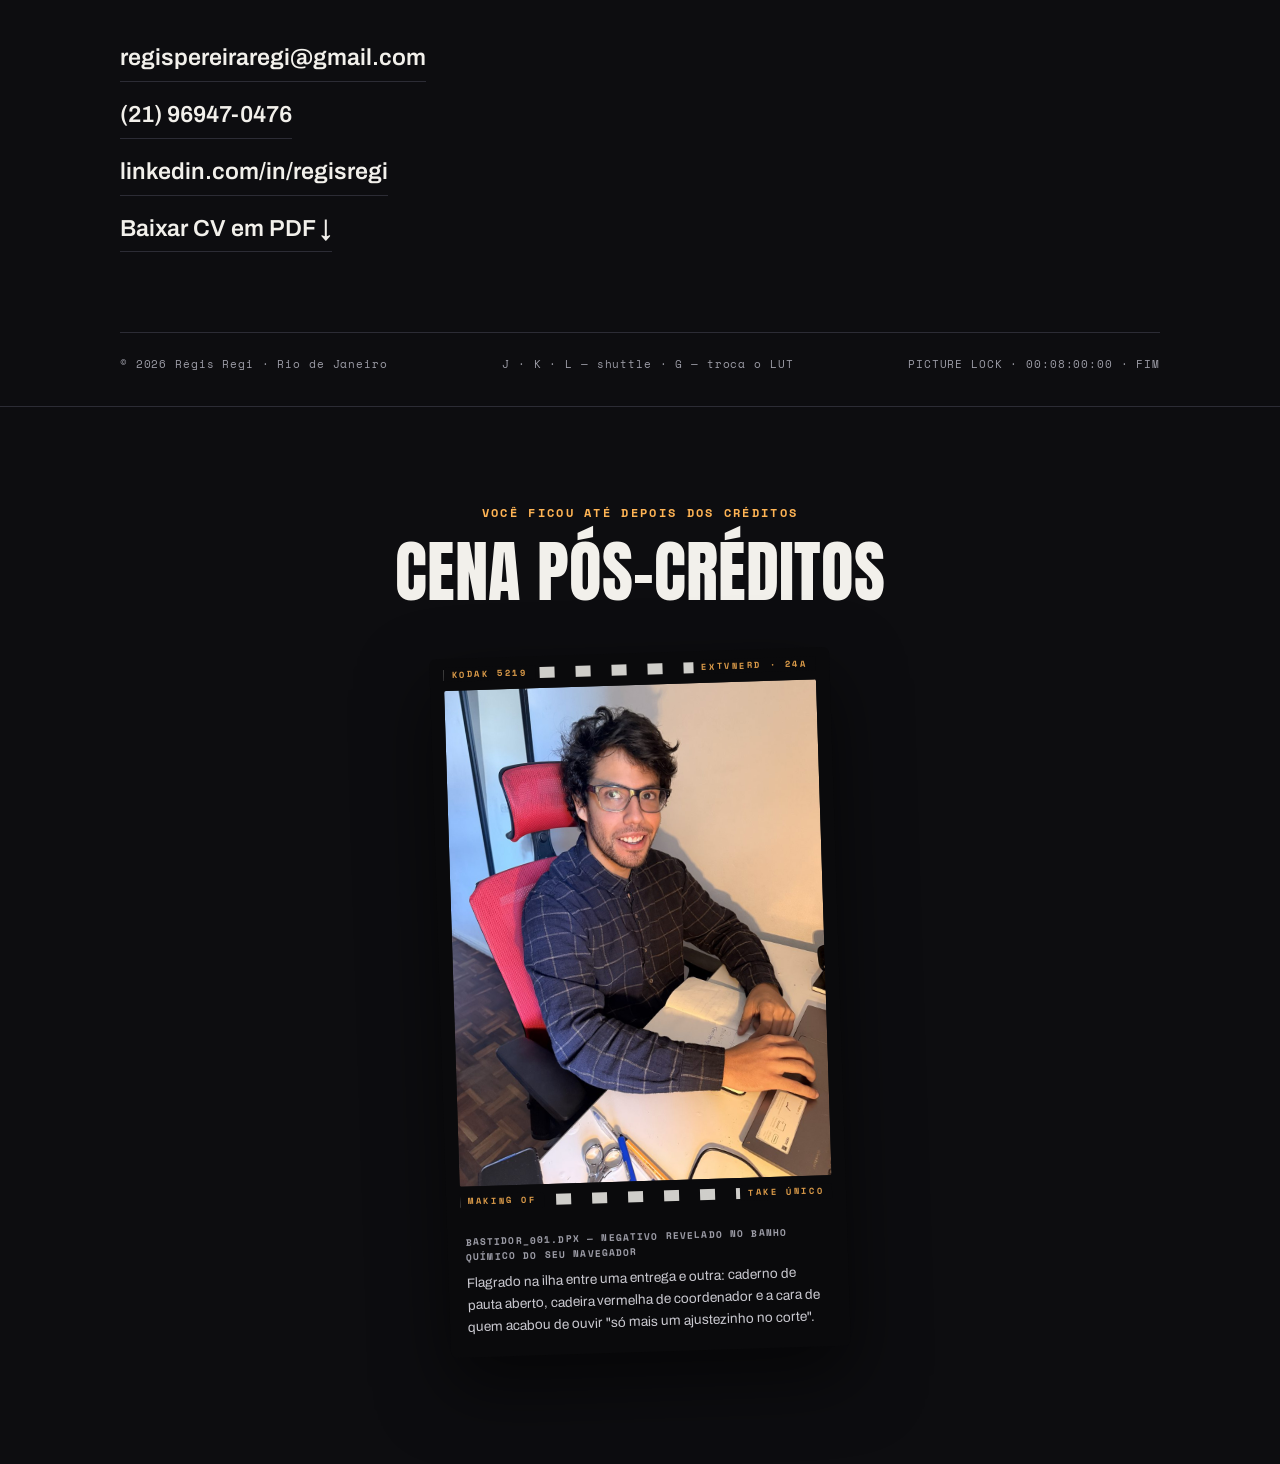
==== commit df69c97c: "Adiciona cena pós-créditos com foto de bastidor em negativo que se revela - Nova seção após o 'PICTU" ====
--- a/index.html
+++ b/index.html
@@ -539,6 +539,23 @@
       </div>
     </footer>
 
+    <!-- ===================== CENA PÓS-CRÉDITOS ===================== -->
+    <section class="poscreditos" aria-label="Cena pós-créditos: bastidores">
+      <div class="container">
+        <p class="pos-eyebrow">Você ficou até depois dos créditos</p>
+        <h2 class="pos-title">Cena pós-créditos</h2>
+        <figure class="filme" id="filme">
+          <div class="filme-furos" aria-hidden="true"><span>KODAK 5219</span><span>EXTVNERD · 24A</span></div>
+          <img src="assets/regis-bastidor.jpg" alt="Régis Regi flagrado trabalhando: sorrindo na cadeira vermelha de coordenador, com laptop e caderno de pauta aberto sobre a mesa" loading="lazy" width="980" height="1306">
+          <div class="filme-furos" aria-hidden="true"><span>MAKING OF</span><span>TAKE ÚNICO</span></div>
+          <figcaption class="filme-legenda">
+            <span class="mono">BASTIDOR_001.dpx — negativo revelado no banho químico do seu navegador</span>
+            Flagrado na ilha entre uma entrega e outra: caderno de pauta aberto, cadeira vermelha de coordenador e a cara de quem acabou de ouvir "só mais um ajustezinho no corte".
+          </figcaption>
+        </figure>
+      </div>
+    </section>
+
   </main>
 
   <!-- ===================== ILHA DE COR ===================== -->
--- a/css/style.css
+++ b/css/style.css
@@ -1677,6 +1677,103 @@
   .knob-label { display: none; }
 }
 
+/* ---------- cena pós-créditos: negativo que se revela ---------- */
+
+.poscreditos {
+  background: var(--bg-deep);
+  border-top: 1px solid var(--line);
+  padding-block: clamp(3.5rem, 8vw, 6rem) clamp(4rem, 9vw, 7rem);
+  text-align: center;
+}
+
+.pos-eyebrow {
+  font-family: var(--font-mono);
+  font-size: .72rem;
+  font-weight: 700;
+  letter-spacing: .2em;
+  text-transform: uppercase;
+  color: var(--amber);
+  margin-bottom: 1rem;
+}
+
+.pos-title {
+  font-family: var(--font-display);
+  font-weight: 400;
+  font-size: clamp(2.2rem, 7vw, 4.2rem);
+  line-height: 1;
+  text-transform: uppercase;
+  color: var(--text);
+}
+
+.filme {
+  max-width: 400px;
+  margin: clamp(2rem, 5vw, 3rem) auto 0;
+  background: #0a0a0c;
+  border-radius: 6px;
+  padding: 0 14px;
+  box-shadow: 0 30px 70px rgba(0, 0, 0, .55);
+  transform: rotate(-1.8deg);
+  transition: transform .45s ease;
+}
+
+.filme:hover { transform: rotate(0deg) scale(1.01); }
+
+.filme-furos {
+  position: relative;
+  display: flex;
+  align-items: center;
+  justify-content: space-between;
+  height: 32px;
+  background-image: repeating-linear-gradient(90deg, rgba(242, 240, 235, .85) 0 15px, transparent 15px 36px);
+  background-size: 36px 11px;
+  background-repeat: repeat-x;
+  background-position: center;
+}
+
+.filme-furos span {
+  position: relative;
+  z-index: 1;
+  background: #0a0a0c;
+  padding-inline: 8px;
+  font-family: var(--font-mono);
+  font-size: .55rem;
+  font-weight: 700;
+  letter-spacing: .18em;
+  color: rgba(255, 180, 84, .85);
+}
+
+.filme img {
+  display: block;
+  width: 100%;
+  height: auto;
+  border-radius: 2px;
+}
+
+/* o negativo: só entra com JS ativo, e revela quando a cena aparece */
+html.js .filme:not(.revelado) img {
+  filter: invert(1) hue-rotate(180deg) contrast(.92) sepia(.2);
+}
+
+html.js .filme img { transition: filter 2.6s ease .35s; }
+
+.filme-legenda {
+  padding: 1rem 4px 1.2rem;
+  text-align: left;
+  font-size: .85rem;
+  color: var(--body);
+  line-height: 1.6;
+}
+
+.filme-legenda .mono {
+  display: block;
+  font-size: .6rem;
+  font-weight: 700;
+  letter-spacing: .12em;
+  text-transform: uppercase;
+  color: var(--muted);
+  margin-bottom: .5rem;
+}
+
 /* ---------- lab NLP ---------- */
 
 .lab { padding-bottom: clamp(3rem, 7vw, 5rem); }
@@ -1930,6 +2027,8 @@
   body[data-lut="vhs"] .lut-layer::before { animation: none; }
   body[data-lut="vhs"] .lut-layer::after { animation: none; opacity: 0; }
   .osd-play { animation: none; }
+  html.js .filme img { transition: none; }
+  .filme { transition: none; }
   .progress i { box-shadow: none; }
   .cards .card { transition: none; }
   .clip { transition: none; }
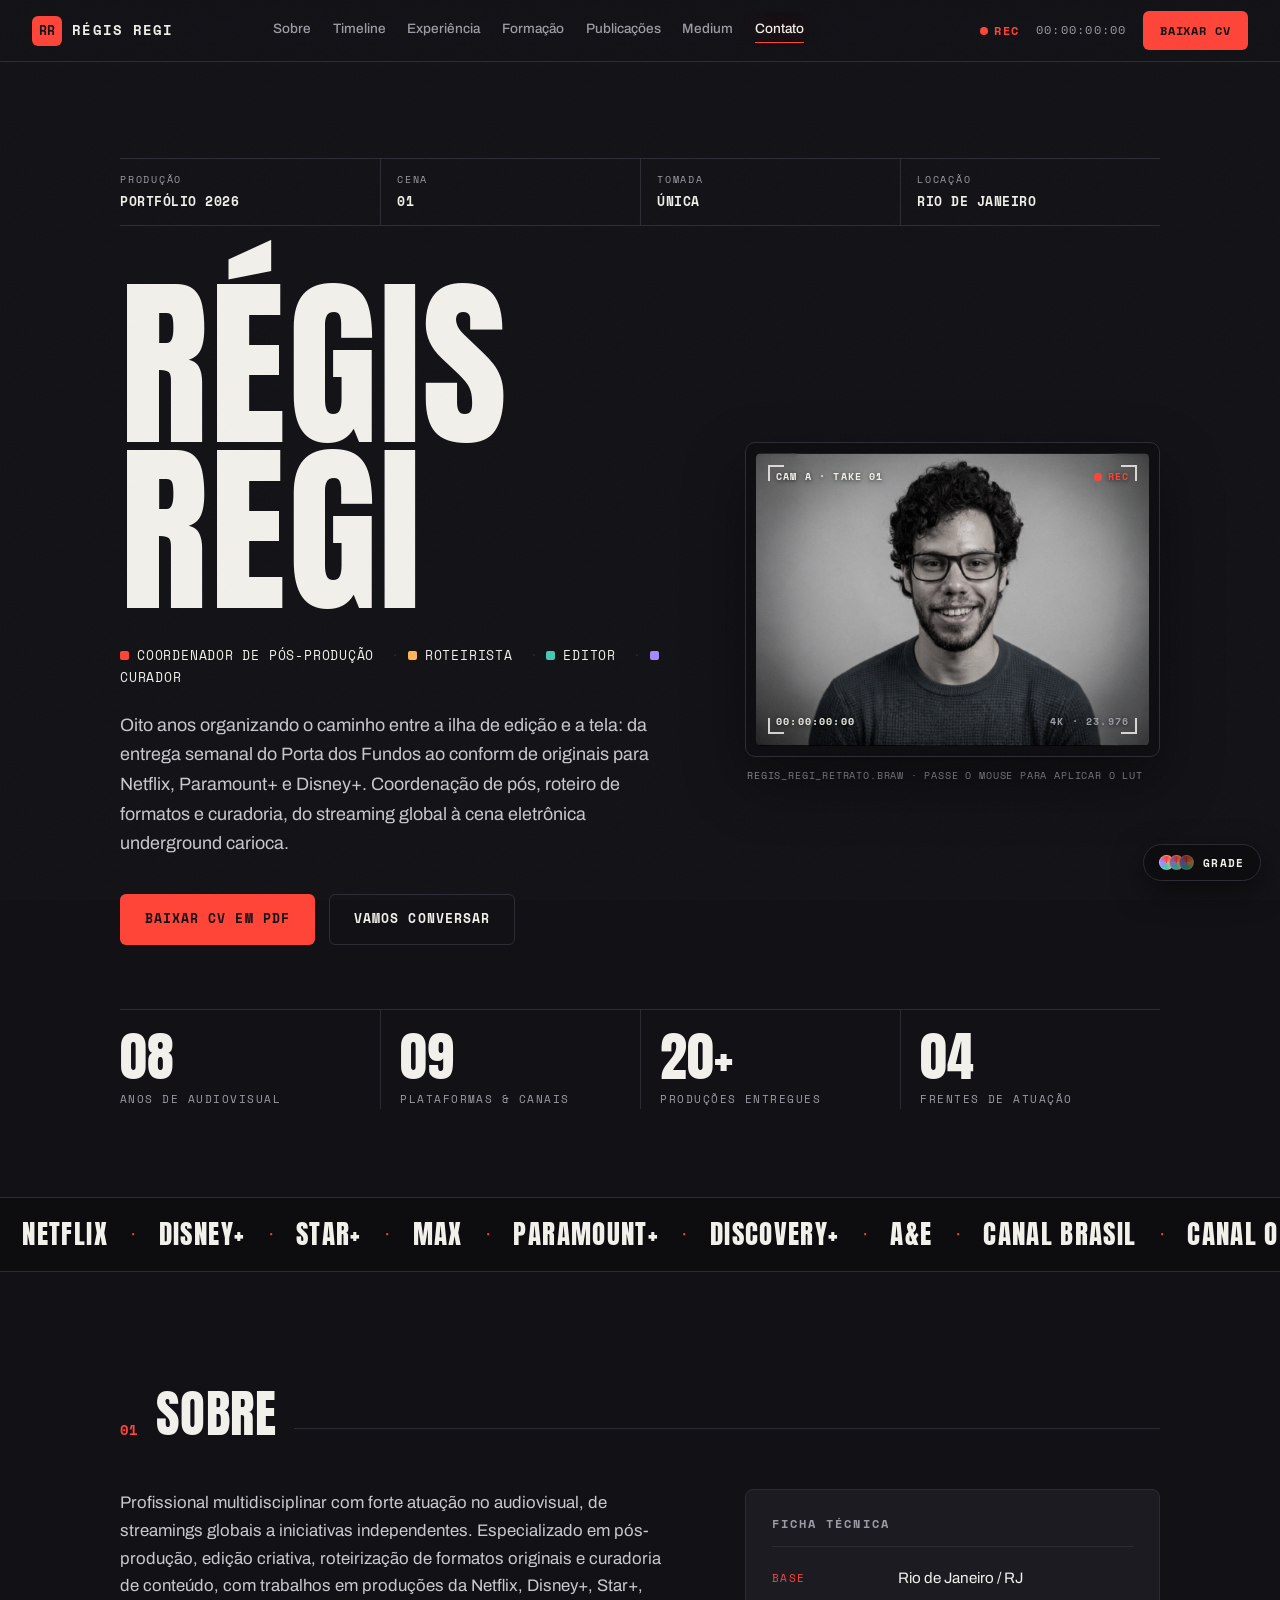
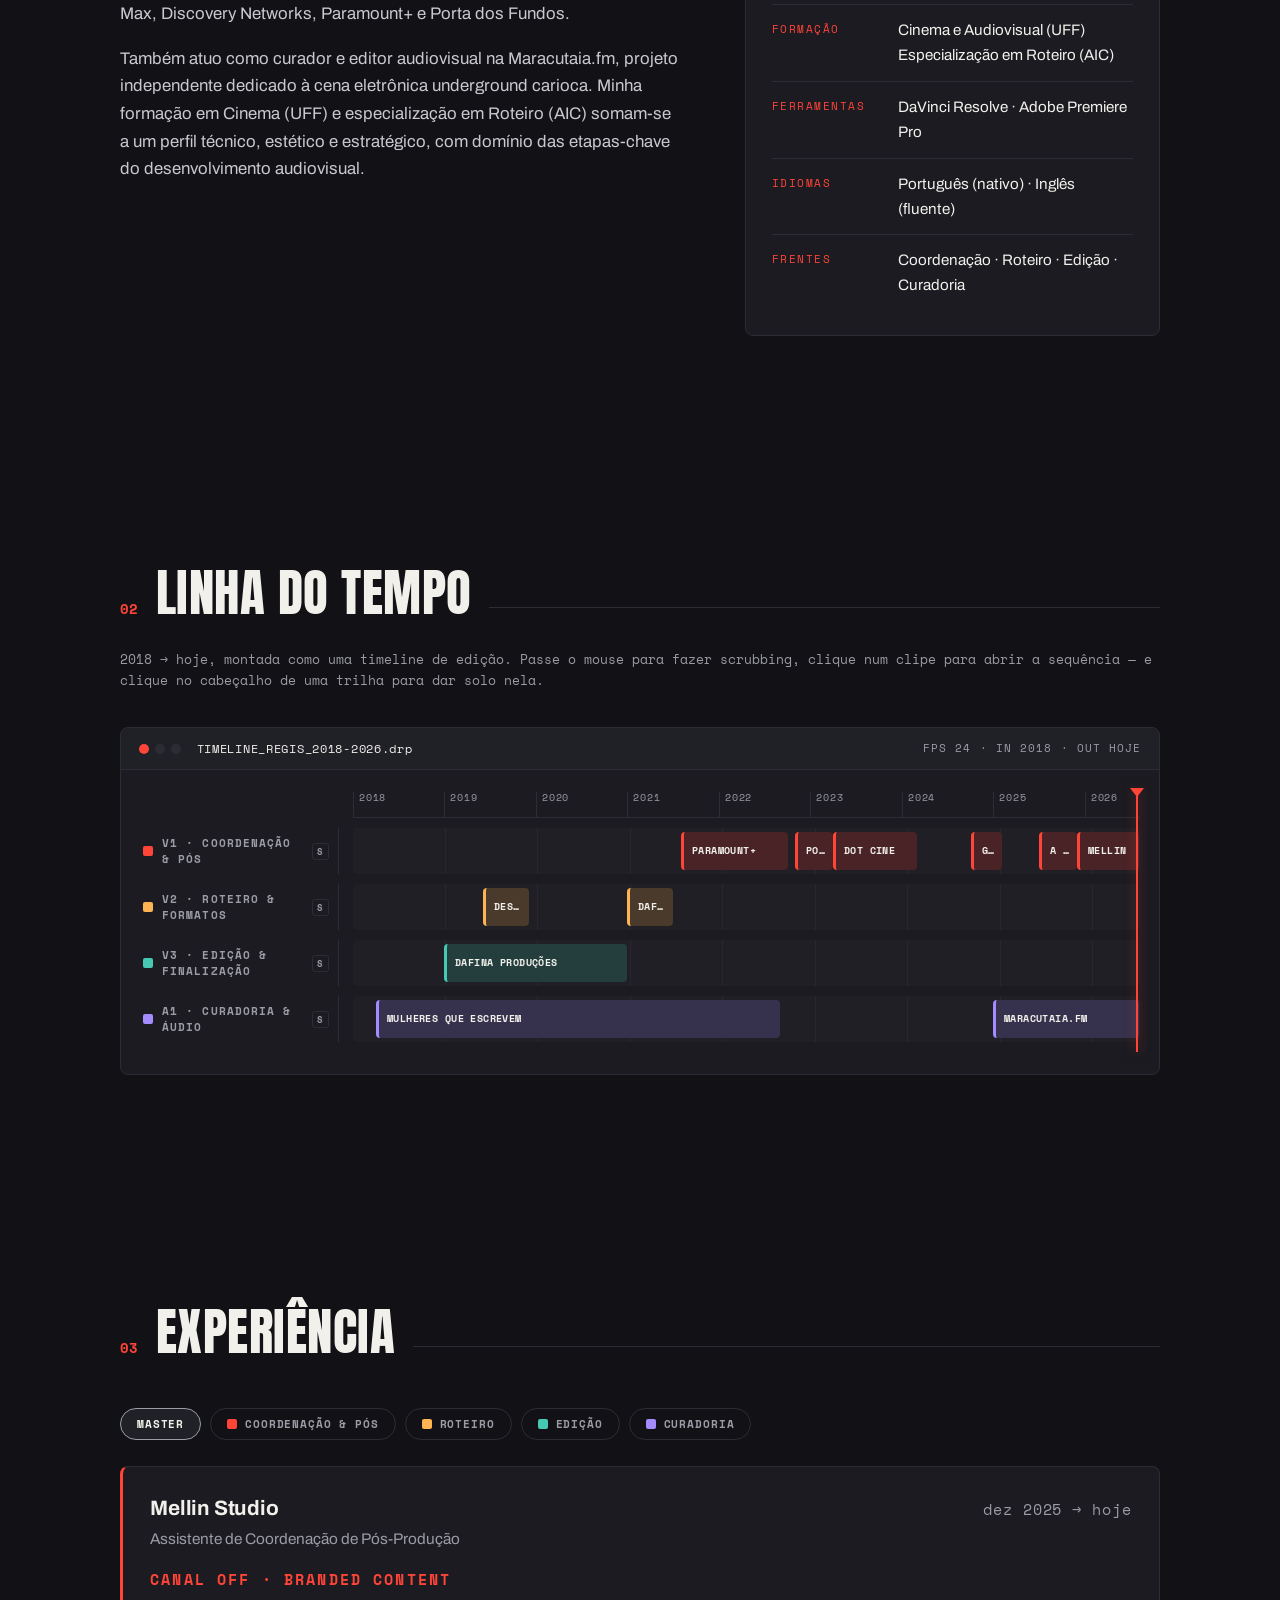
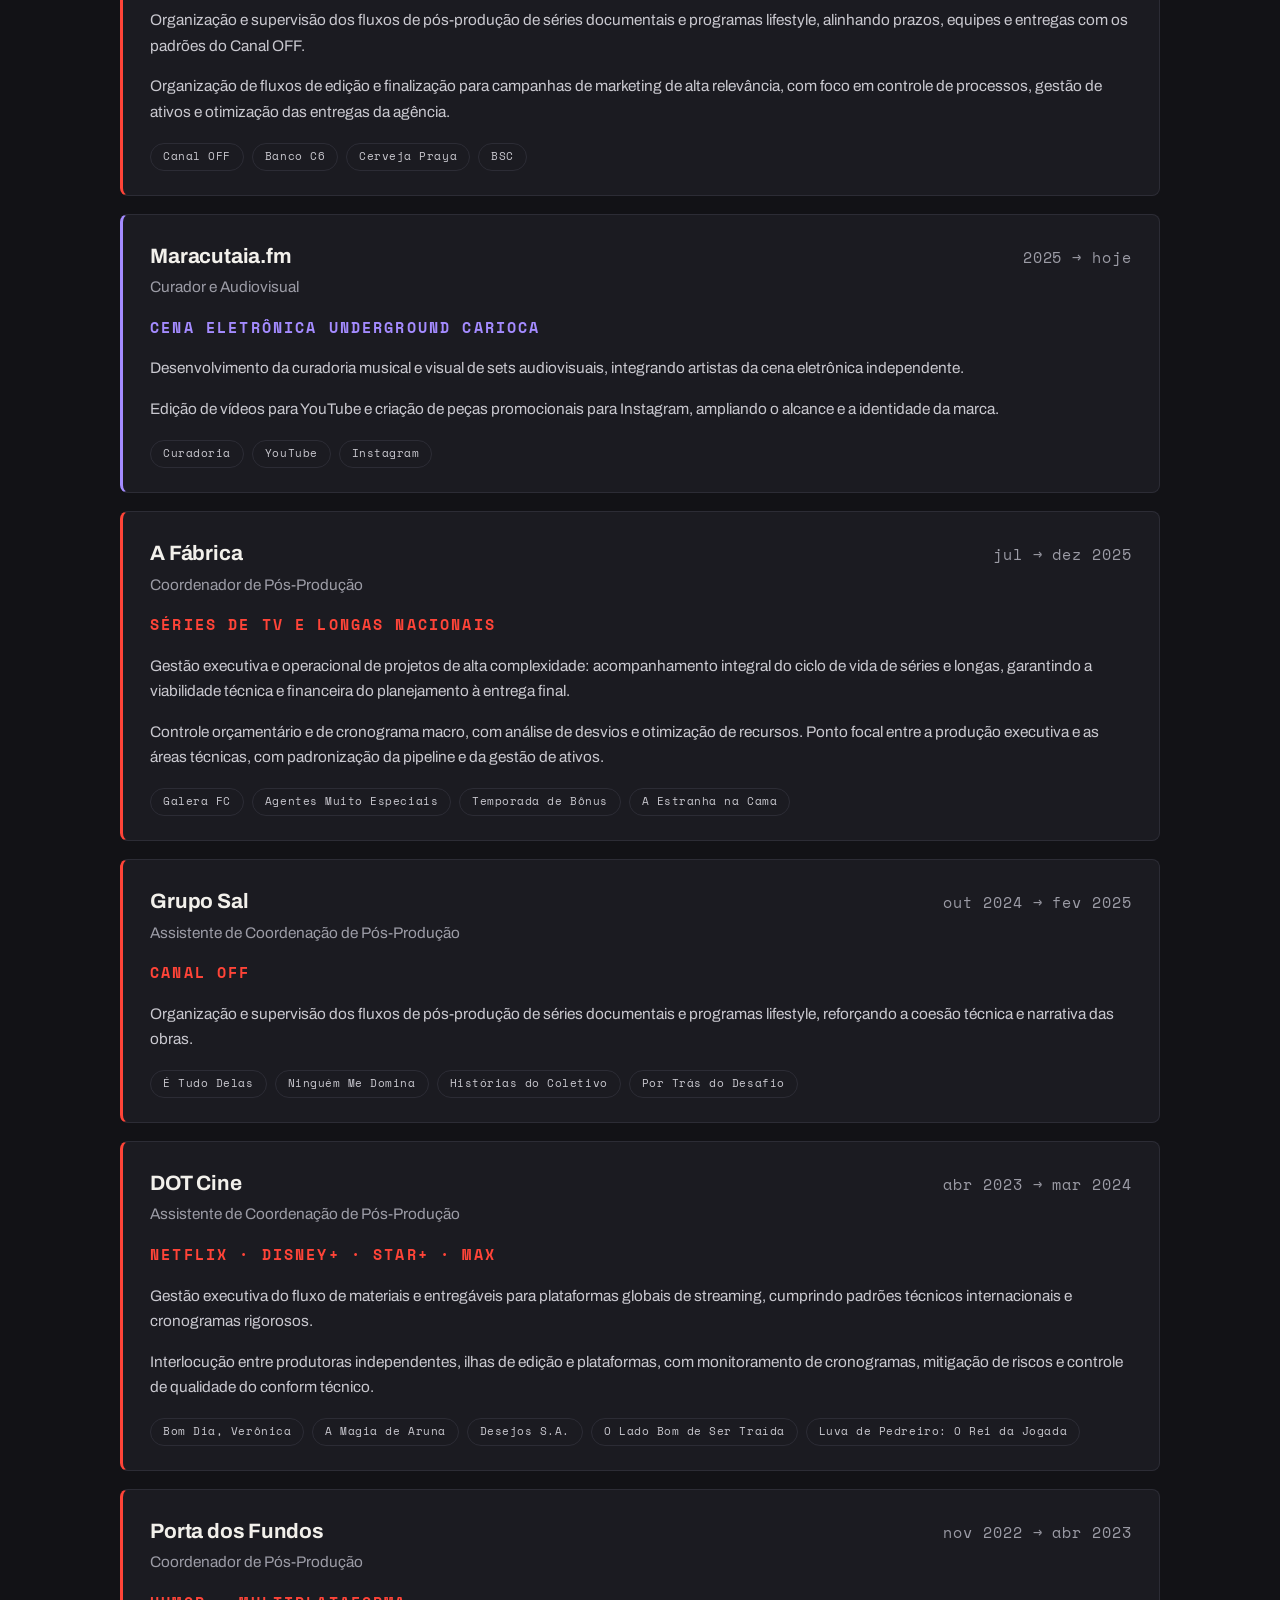
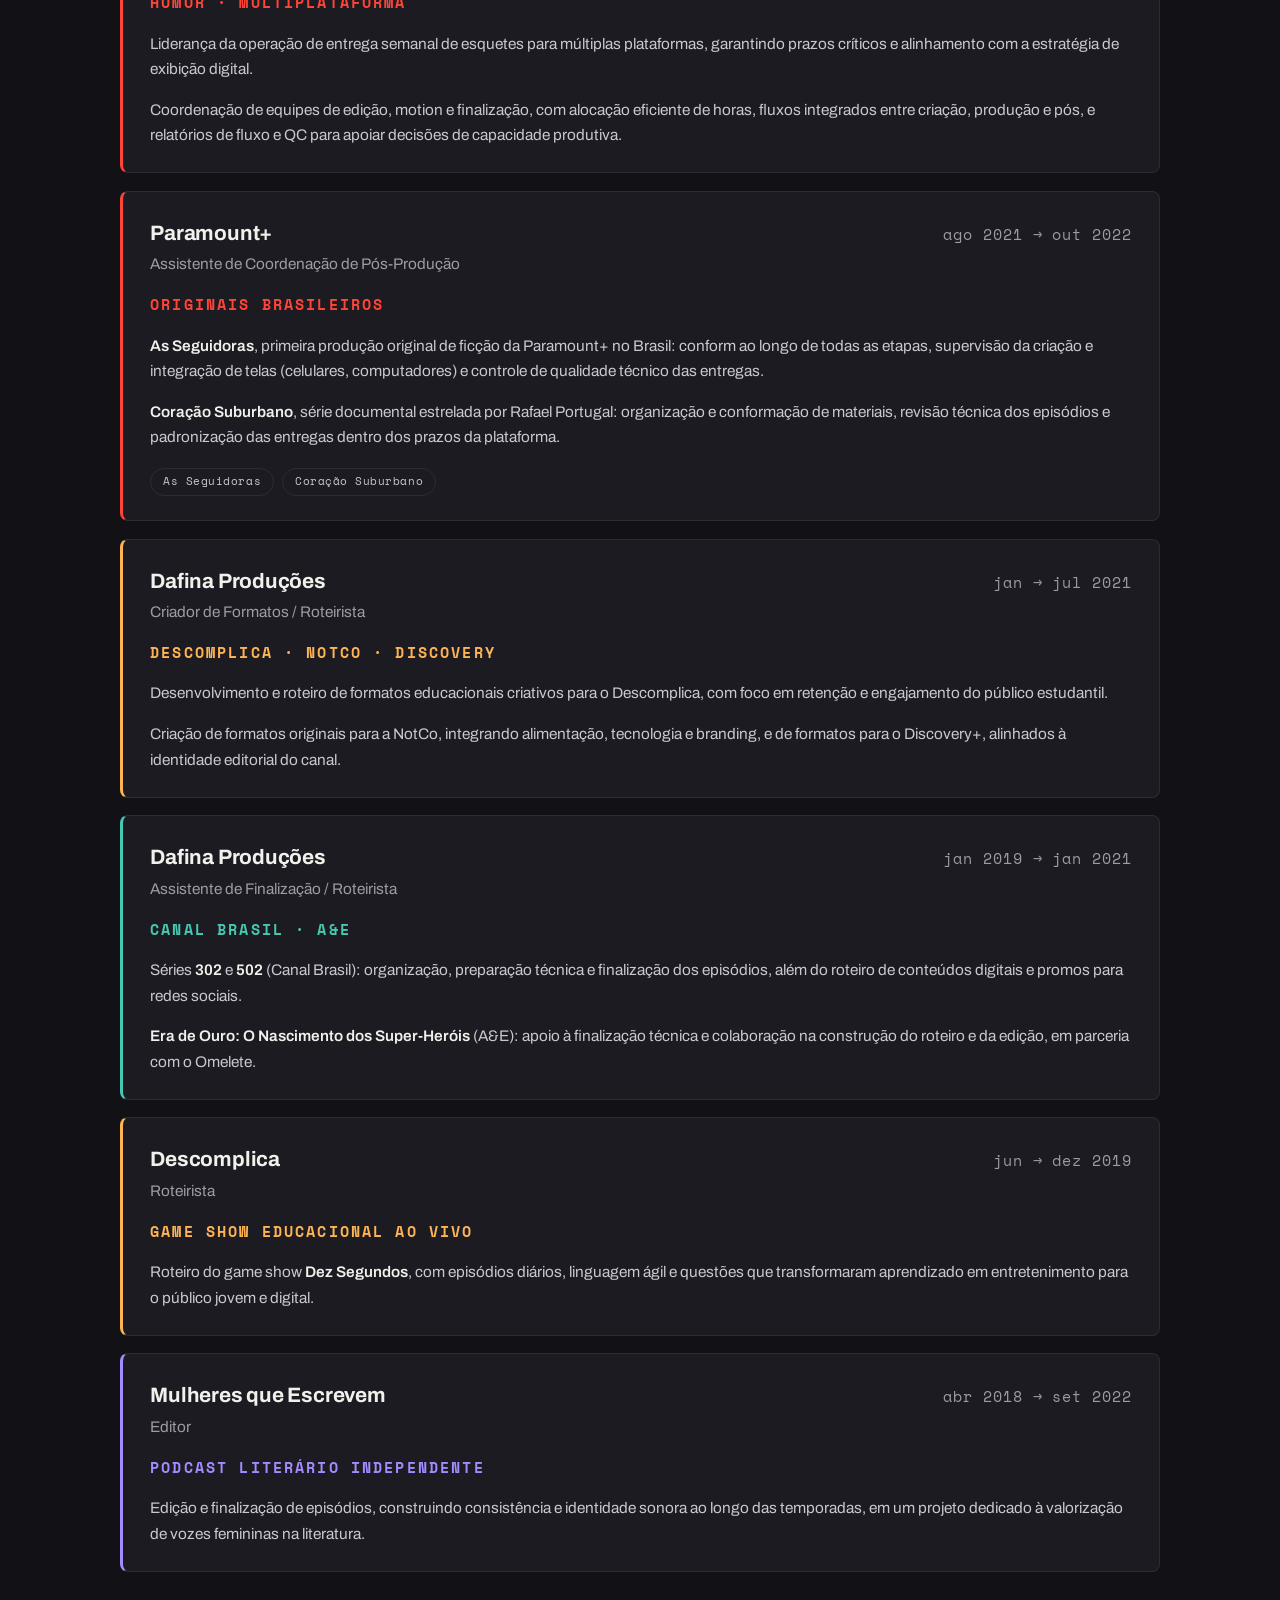
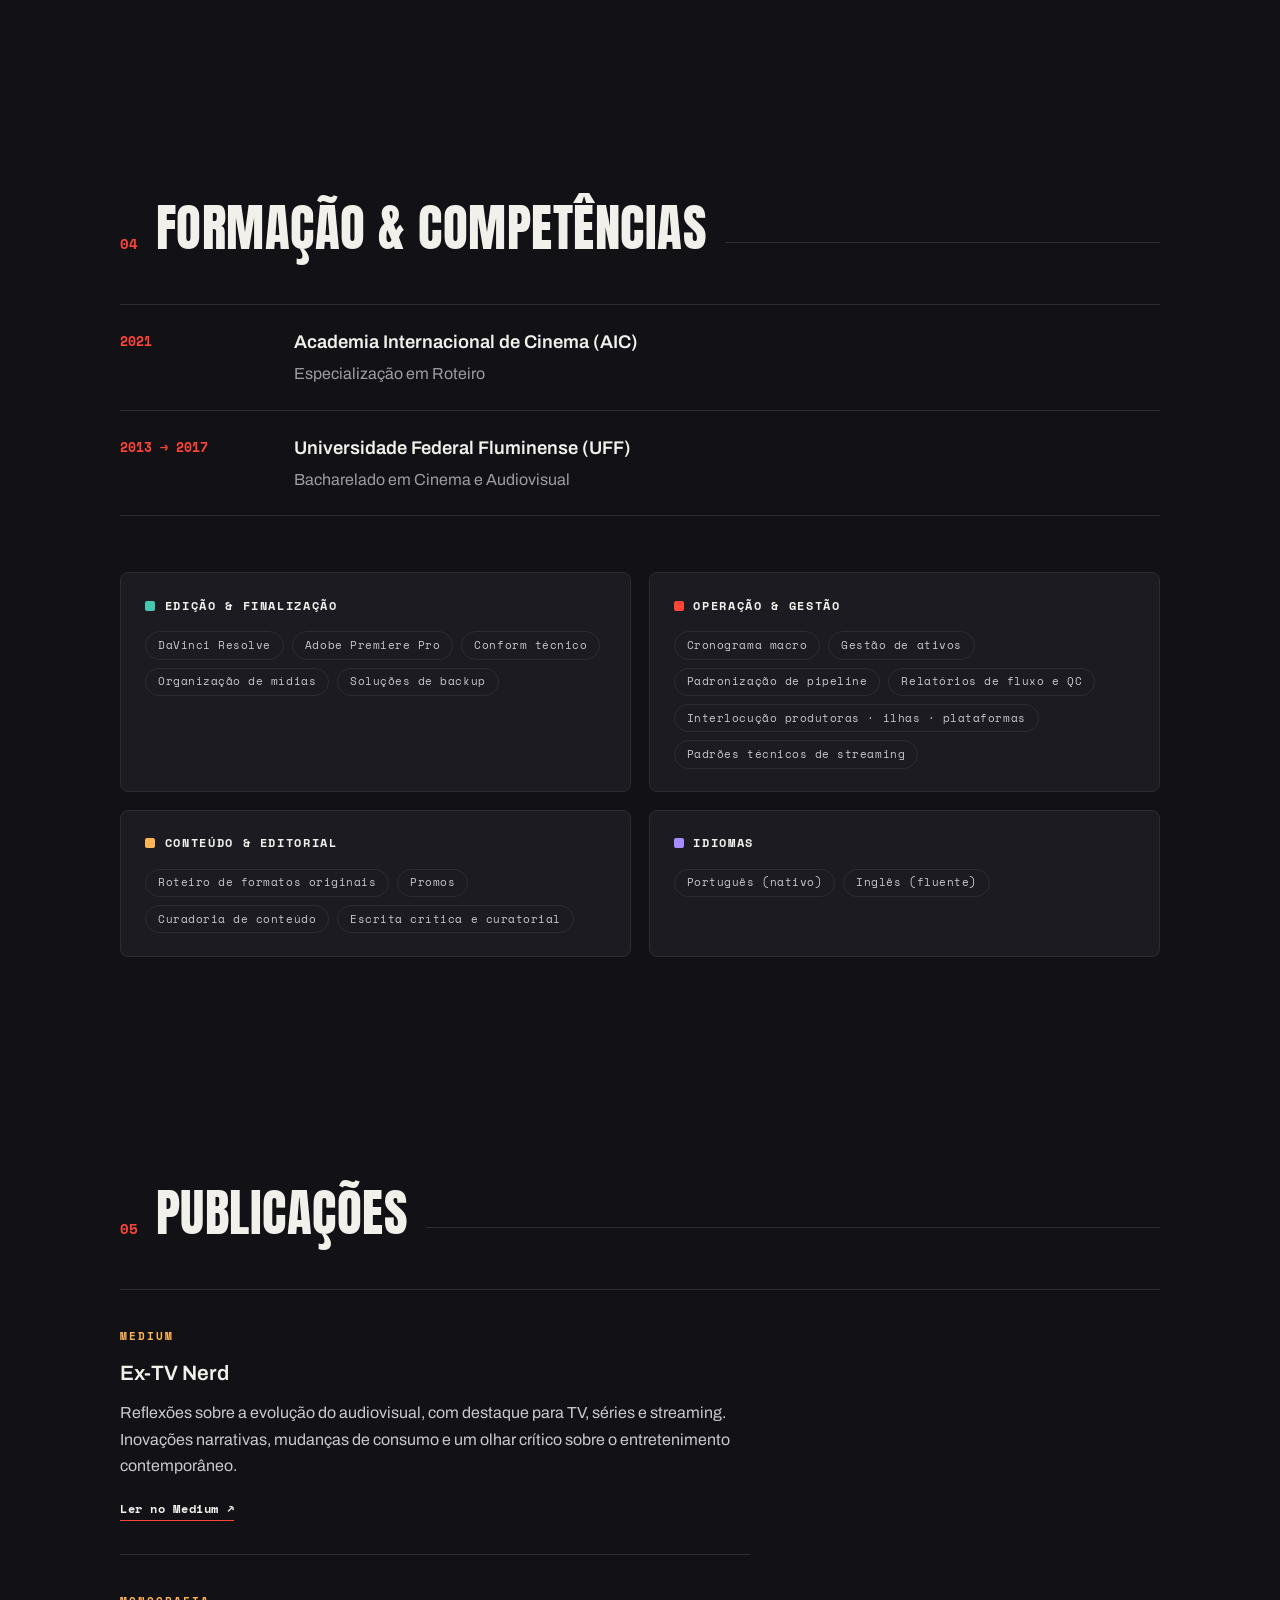
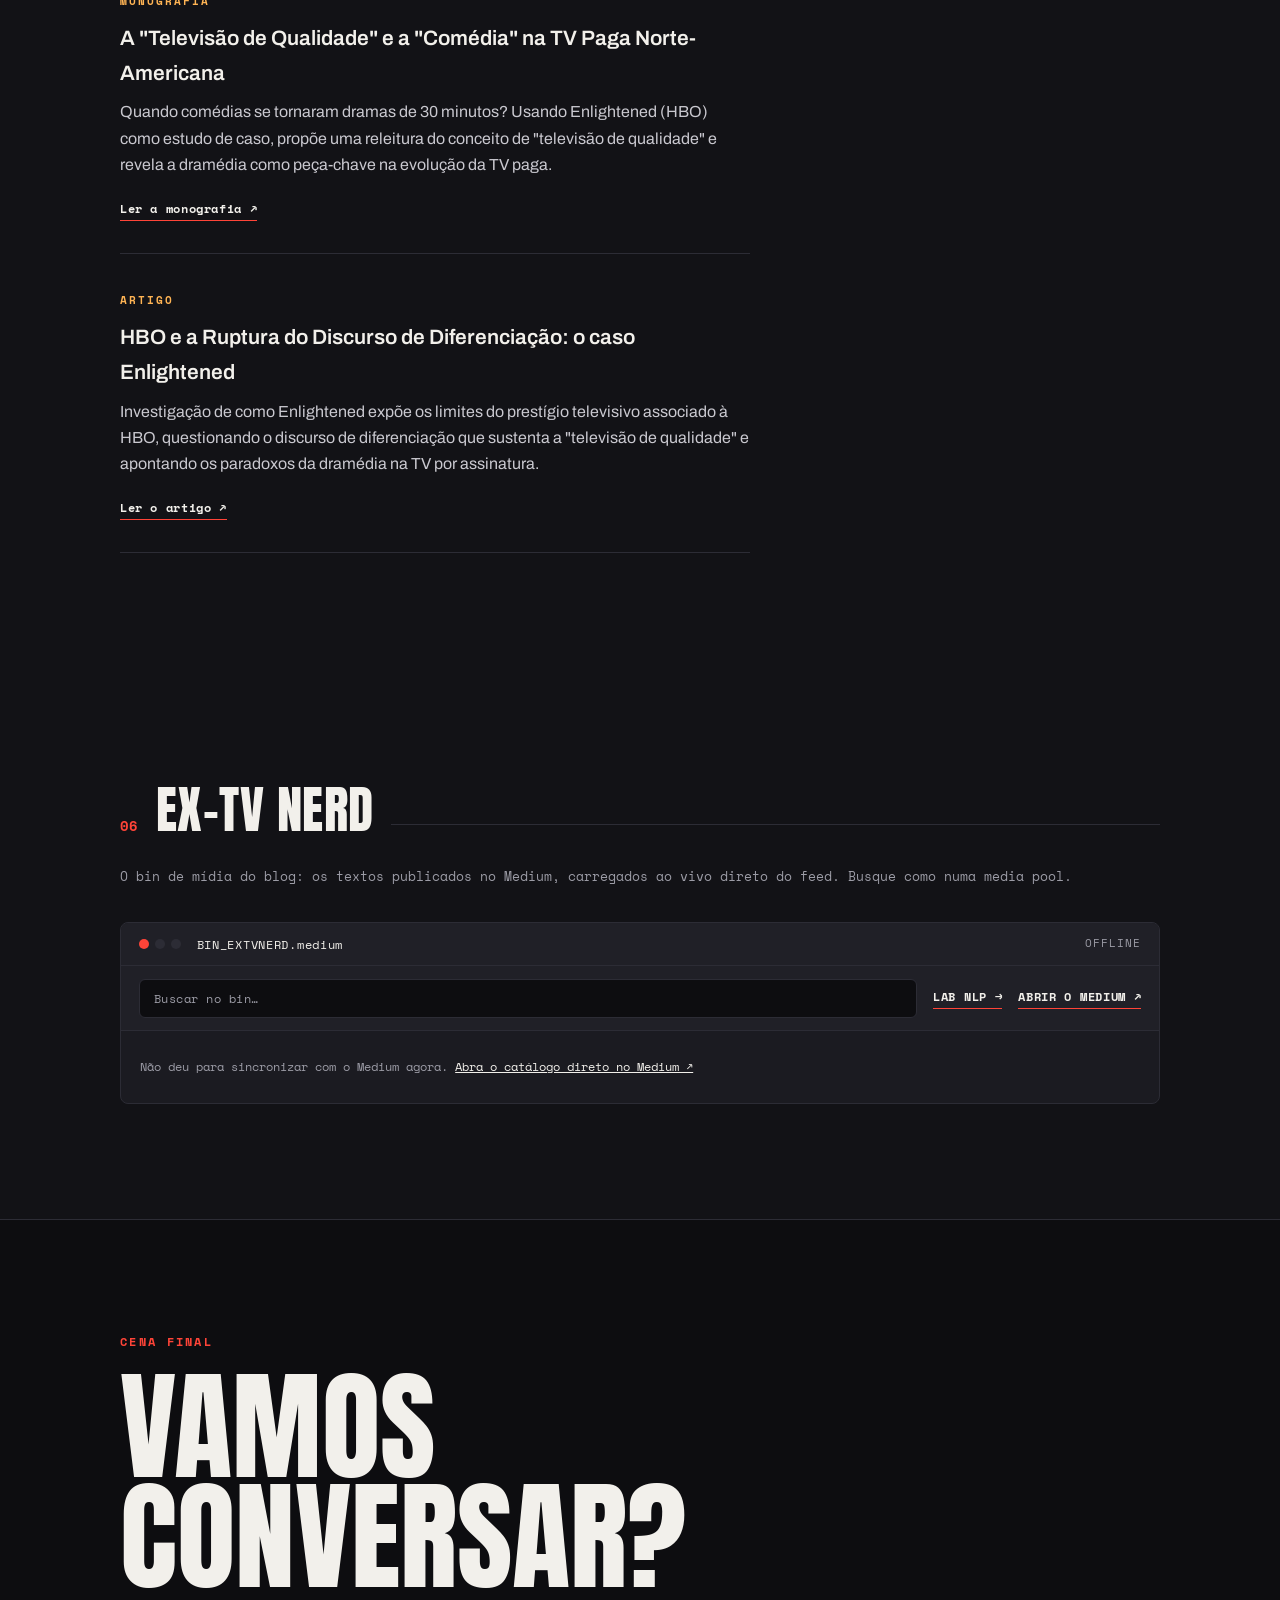
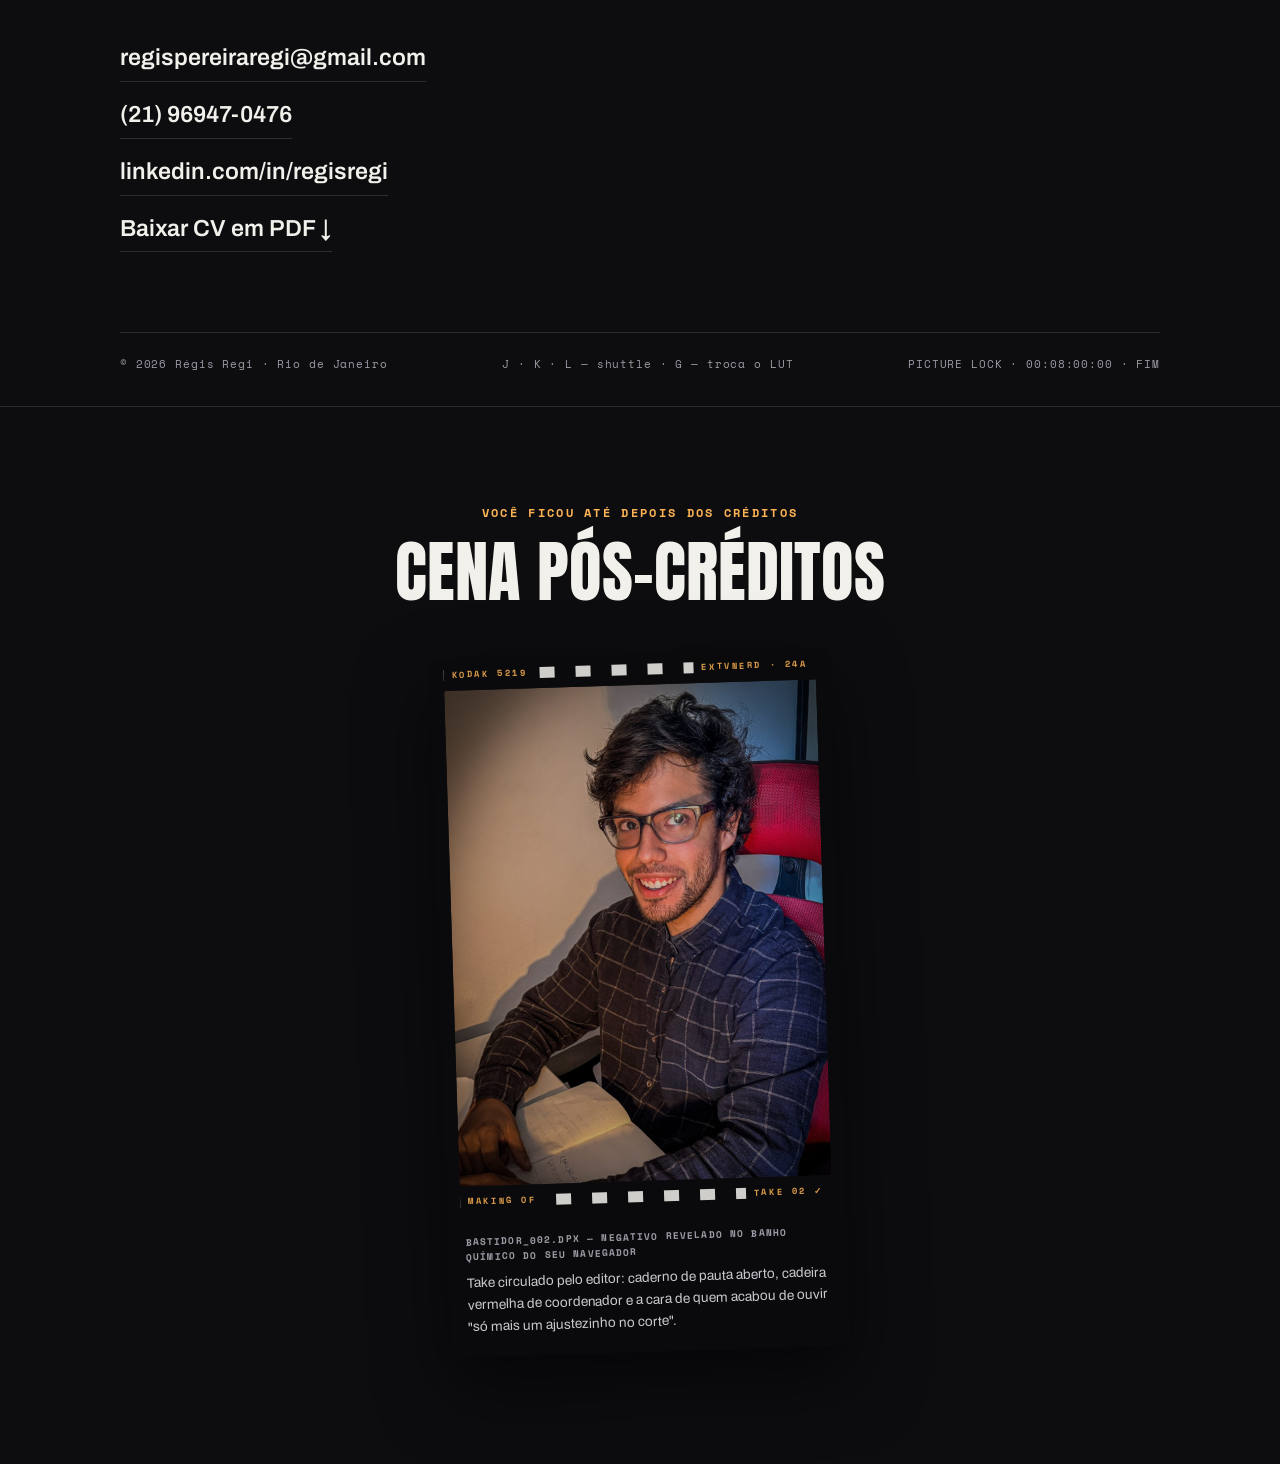
==== commit bc354f02: "Substitui a foto da cena pós-créditos pelo take 2 - Novo still em close, melhor enquadrado, mesma ce" ====
--- a/index.html
+++ b/index.html
@@ -546,11 +546,11 @@
         <h2 class="pos-title">Cena pós-créditos</h2>
         <figure class="filme" id="filme">
           <div class="filme-furos" aria-hidden="true"><span>KODAK 5219</span><span>EXTVNERD · 24A</span></div>
-          <img src="assets/regis-bastidor.jpg" alt="Régis Regi flagrado trabalhando: sorrindo na cadeira vermelha de coordenador, com laptop e caderno de pauta aberto sobre a mesa" loading="lazy" width="980" height="1306">
-          <div class="filme-furos" aria-hidden="true"><span>MAKING OF</span><span>TAKE ÚNICO</span></div>
+          <img src="assets/regis-bastidor.jpg" alt="Régis Regi em close no bastidor: sorrindo na cadeira vermelha de coordenador, de camisa xadrez, com o caderno de pauta aberto sobre a mesa" loading="lazy" width="980" height="1306">
+          <div class="filme-furos" aria-hidden="true"><span>MAKING OF</span><span>TAKE 02 ✓</span></div>
           <figcaption class="filme-legenda">
-            <span class="mono">BASTIDOR_001.dpx — negativo revelado no banho químico do seu navegador</span>
-            Flagrado na ilha entre uma entrega e outra: caderno de pauta aberto, cadeira vermelha de coordenador e a cara de quem acabou de ouvir "só mais um ajustezinho no corte".
+            <span class="mono">BASTIDOR_002.dpx — negativo revelado no banho químico do seu navegador</span>
+            Take circulado pelo editor: caderno de pauta aberto, cadeira vermelha de coordenador e a cara de quem acabou de ouvir "só mais um ajustezinho no corte".
           </figcaption>
         </figure>
       </div>
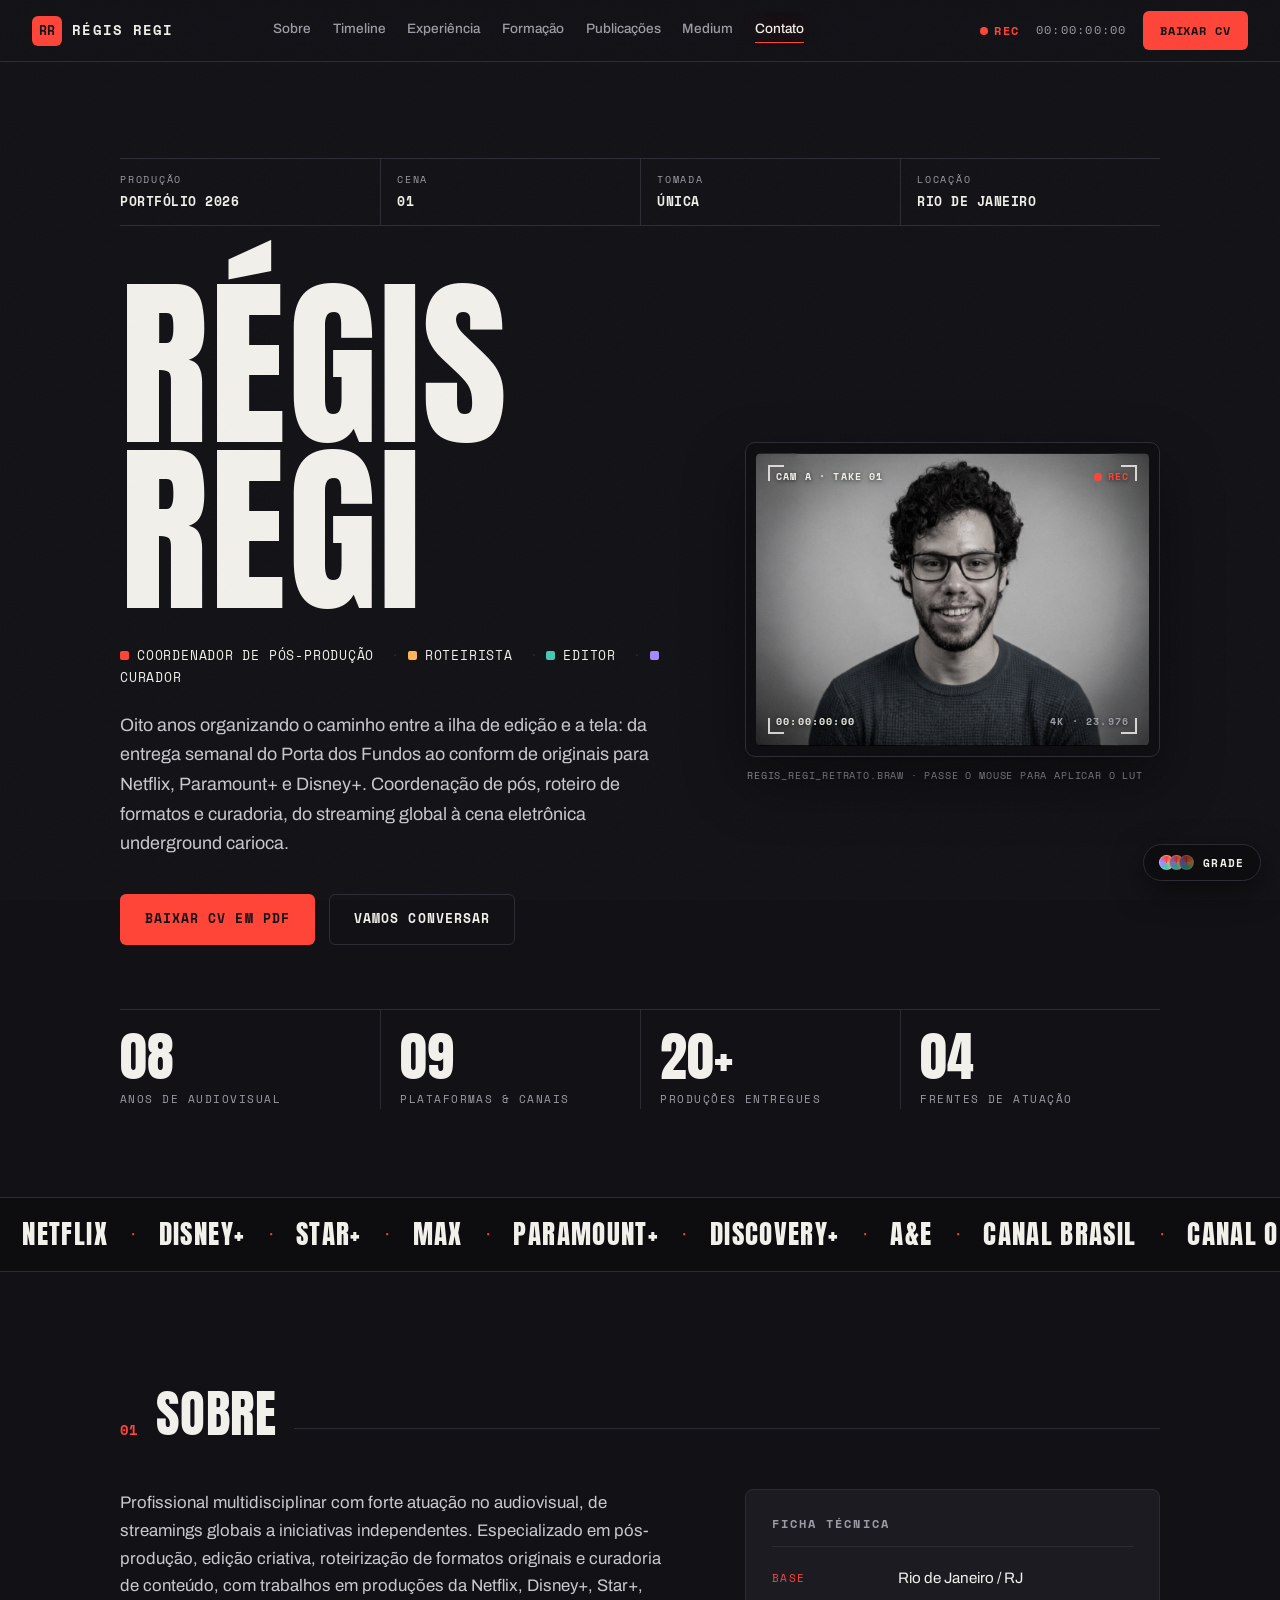
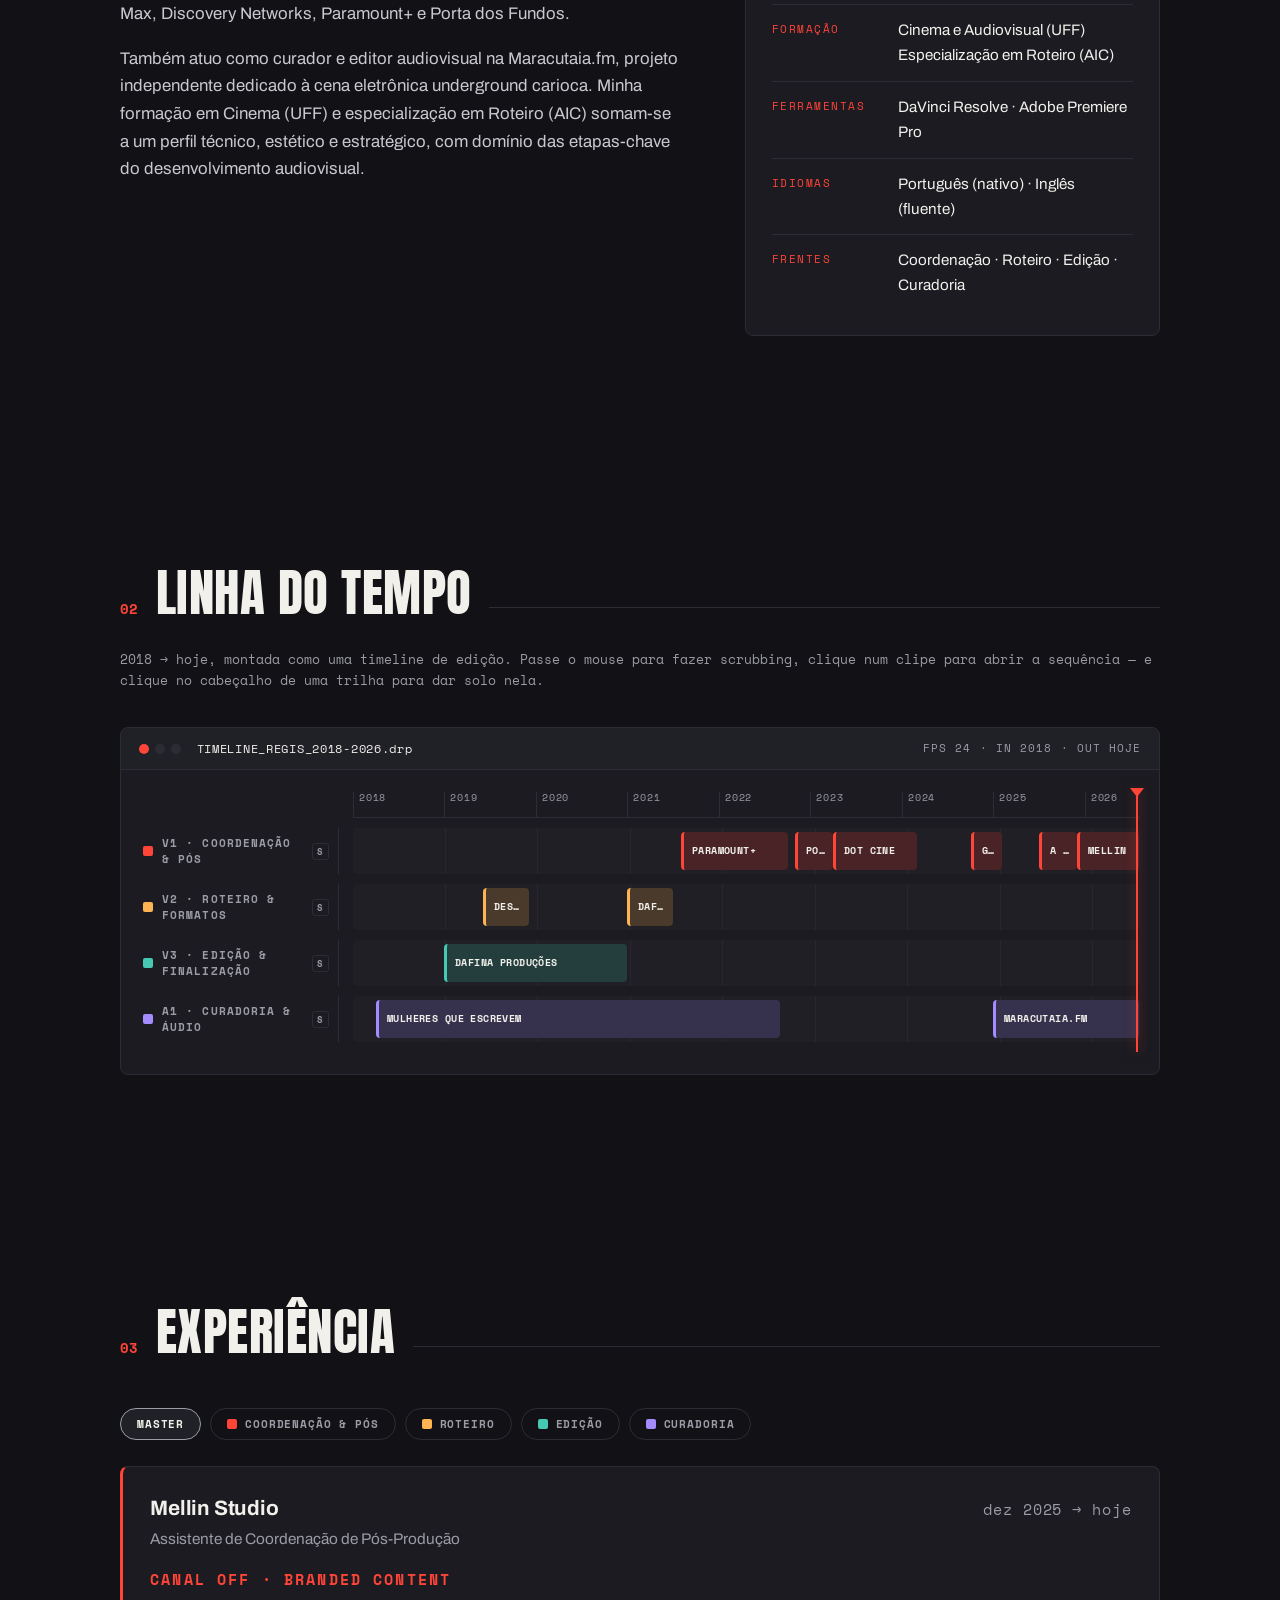
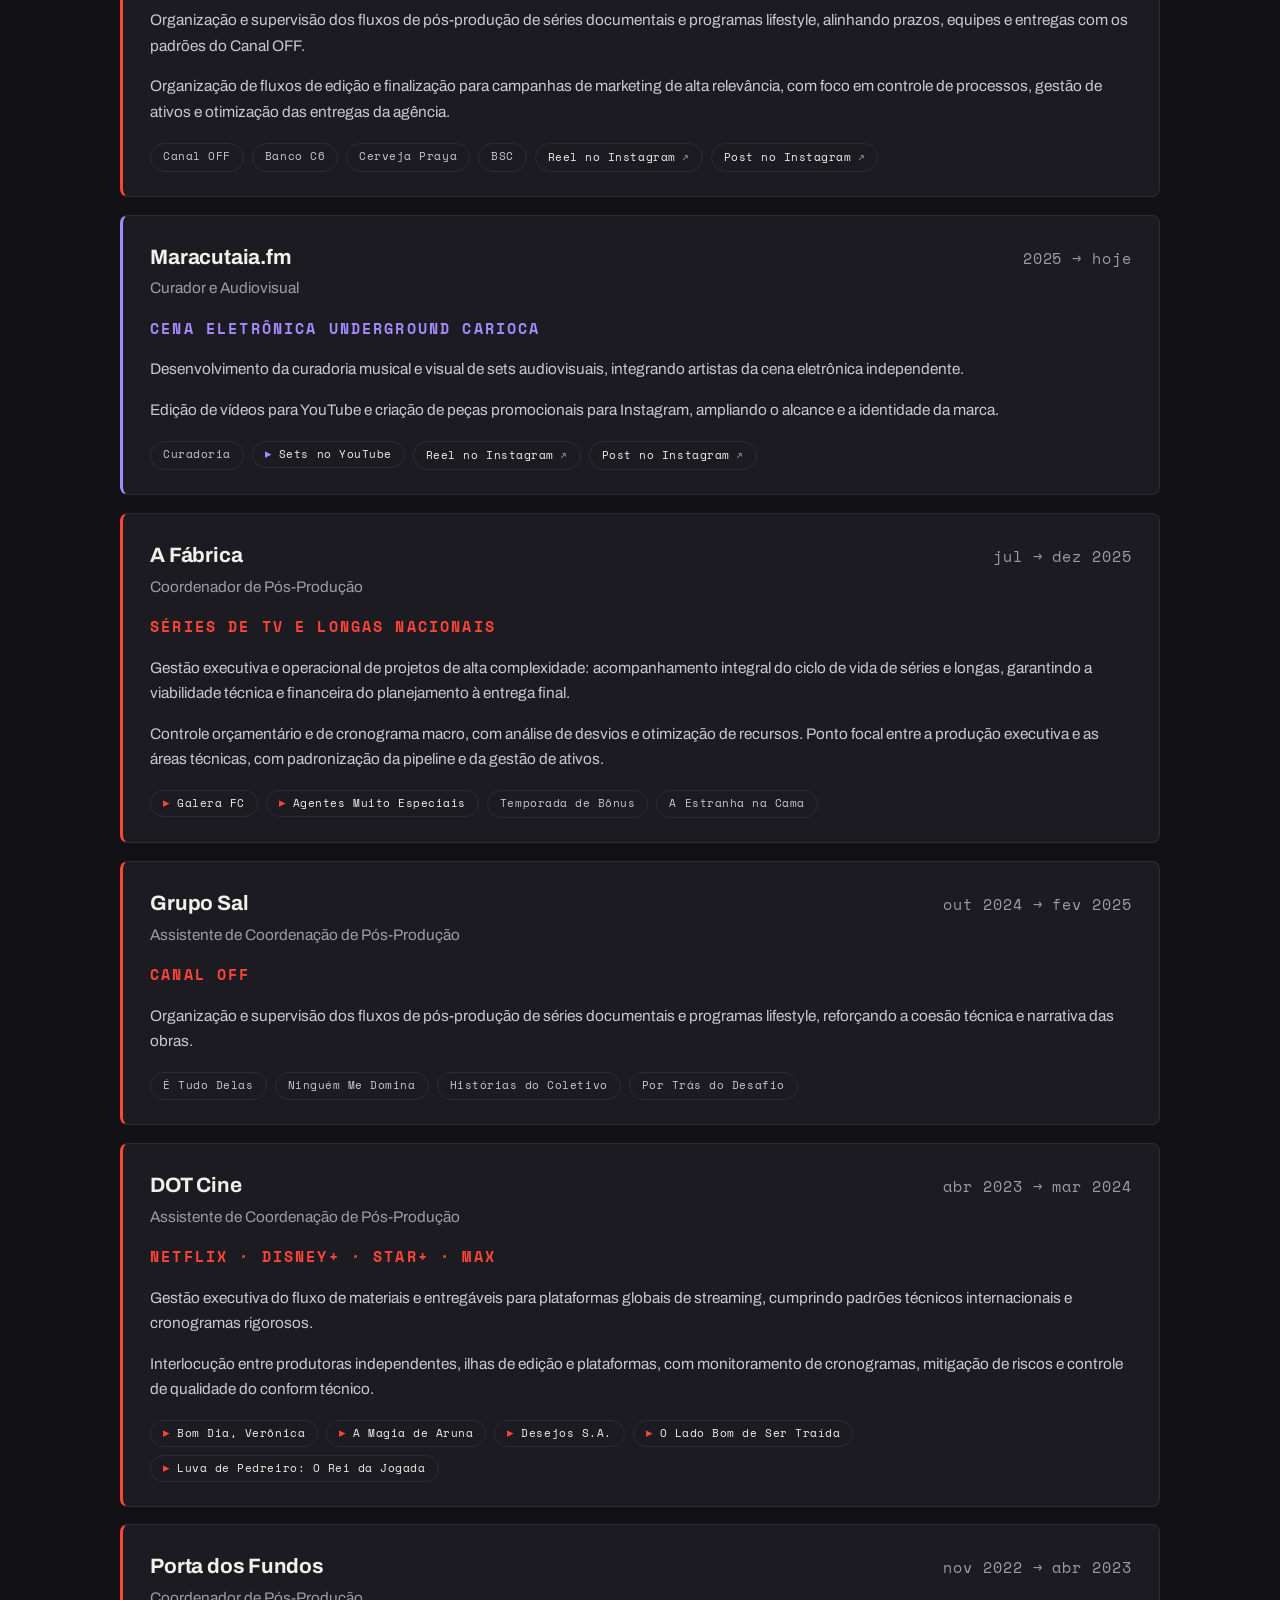
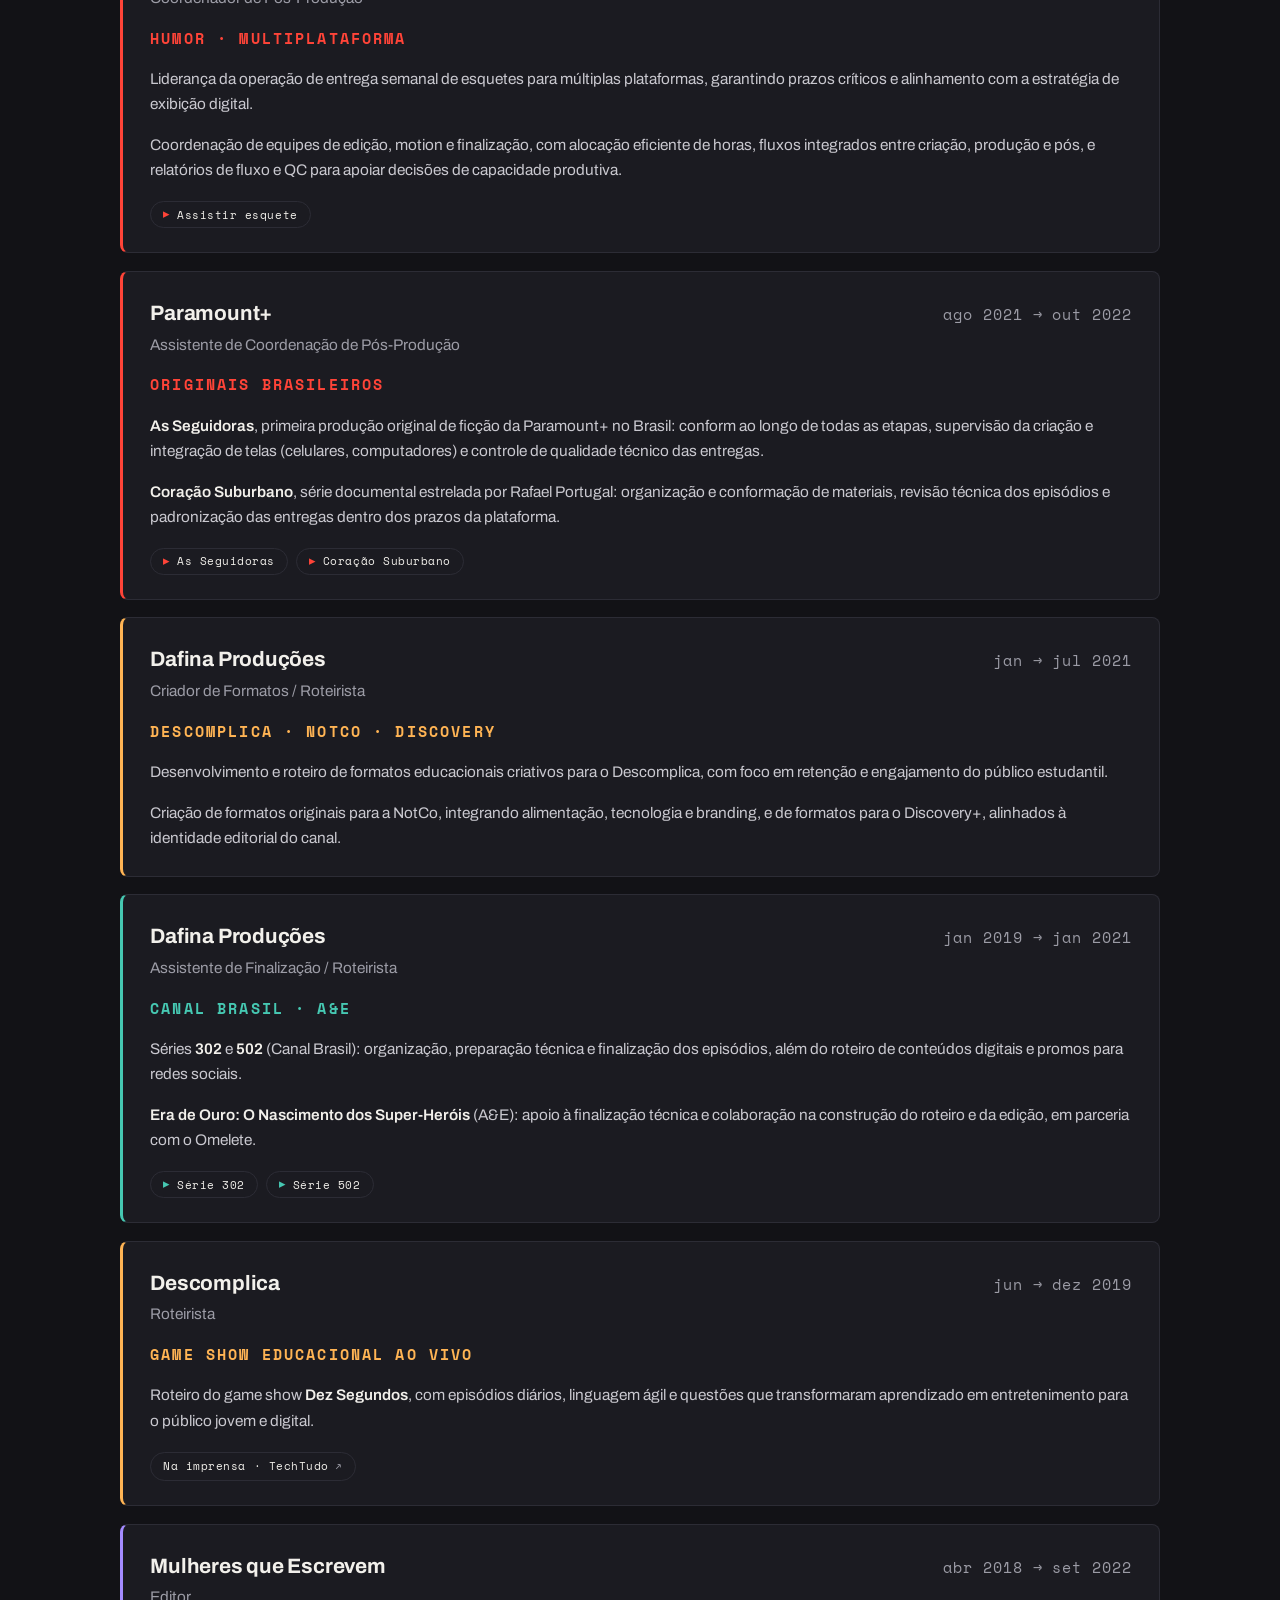
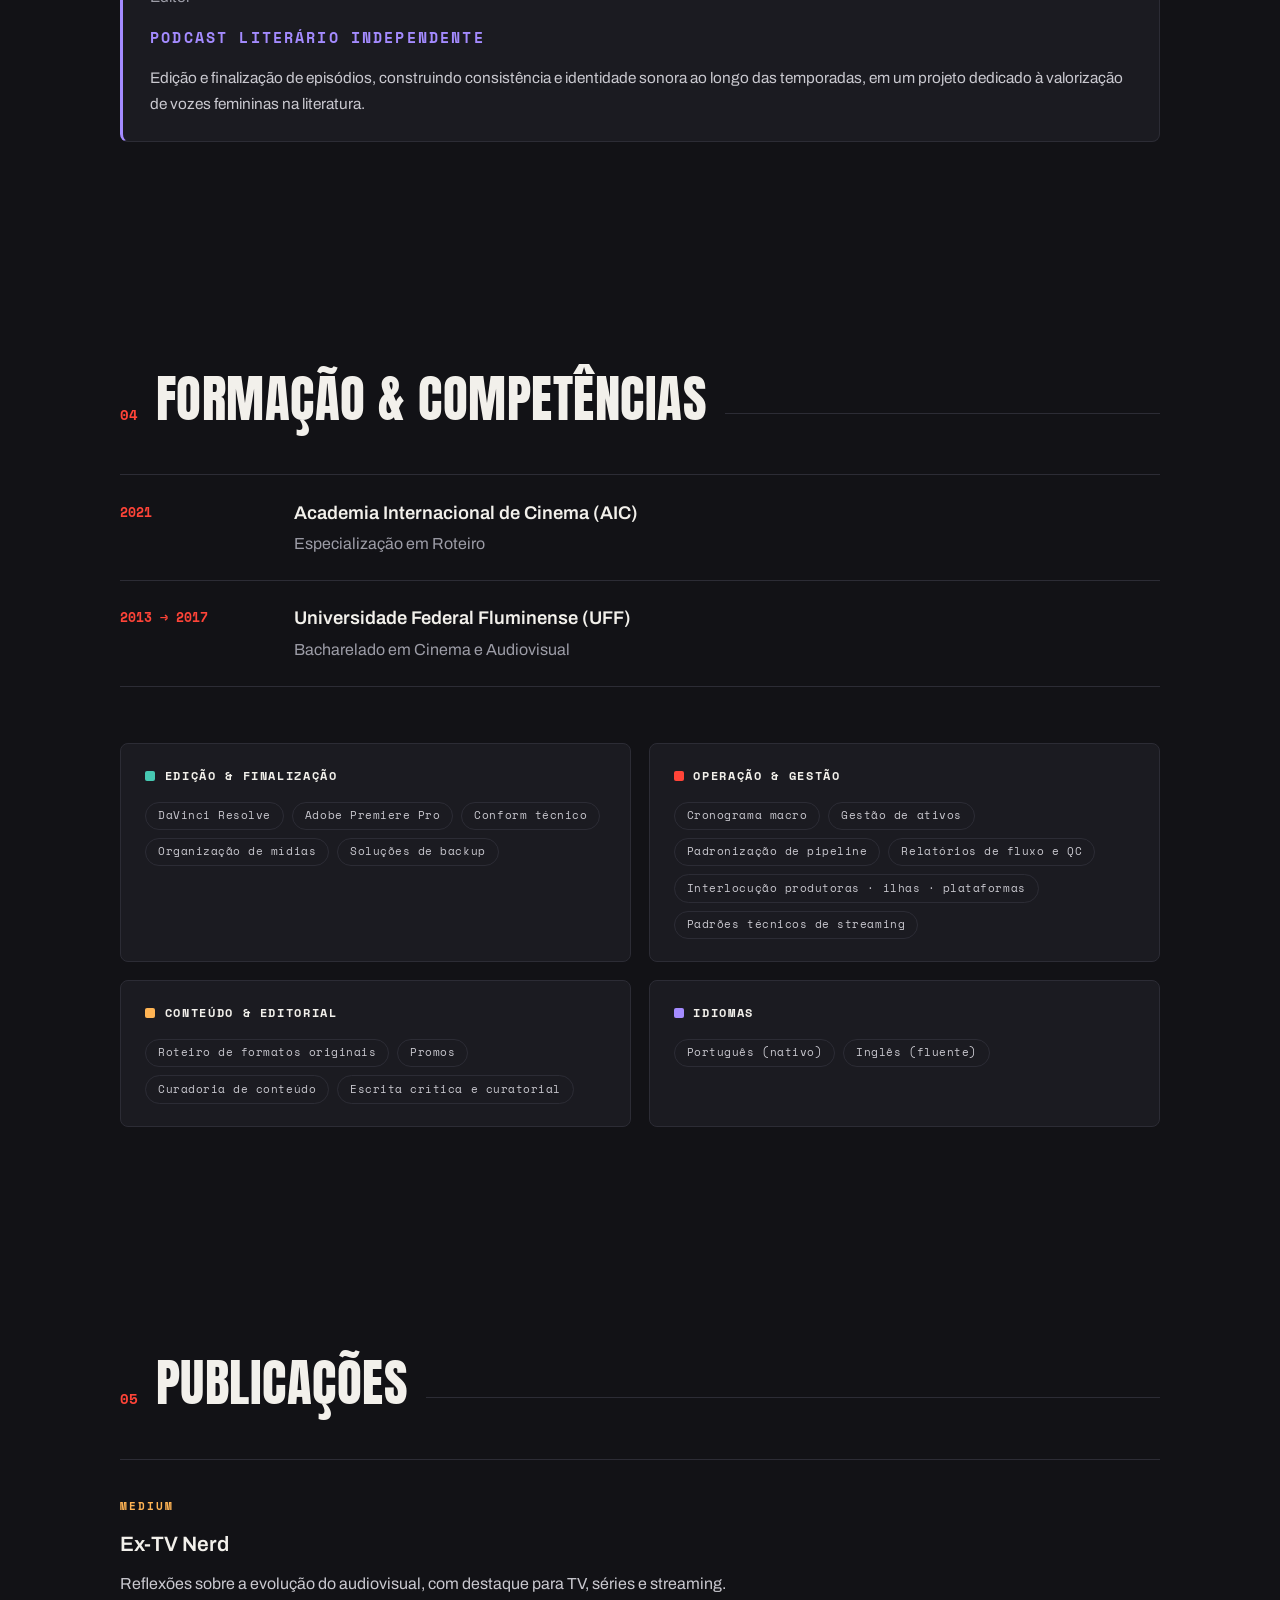
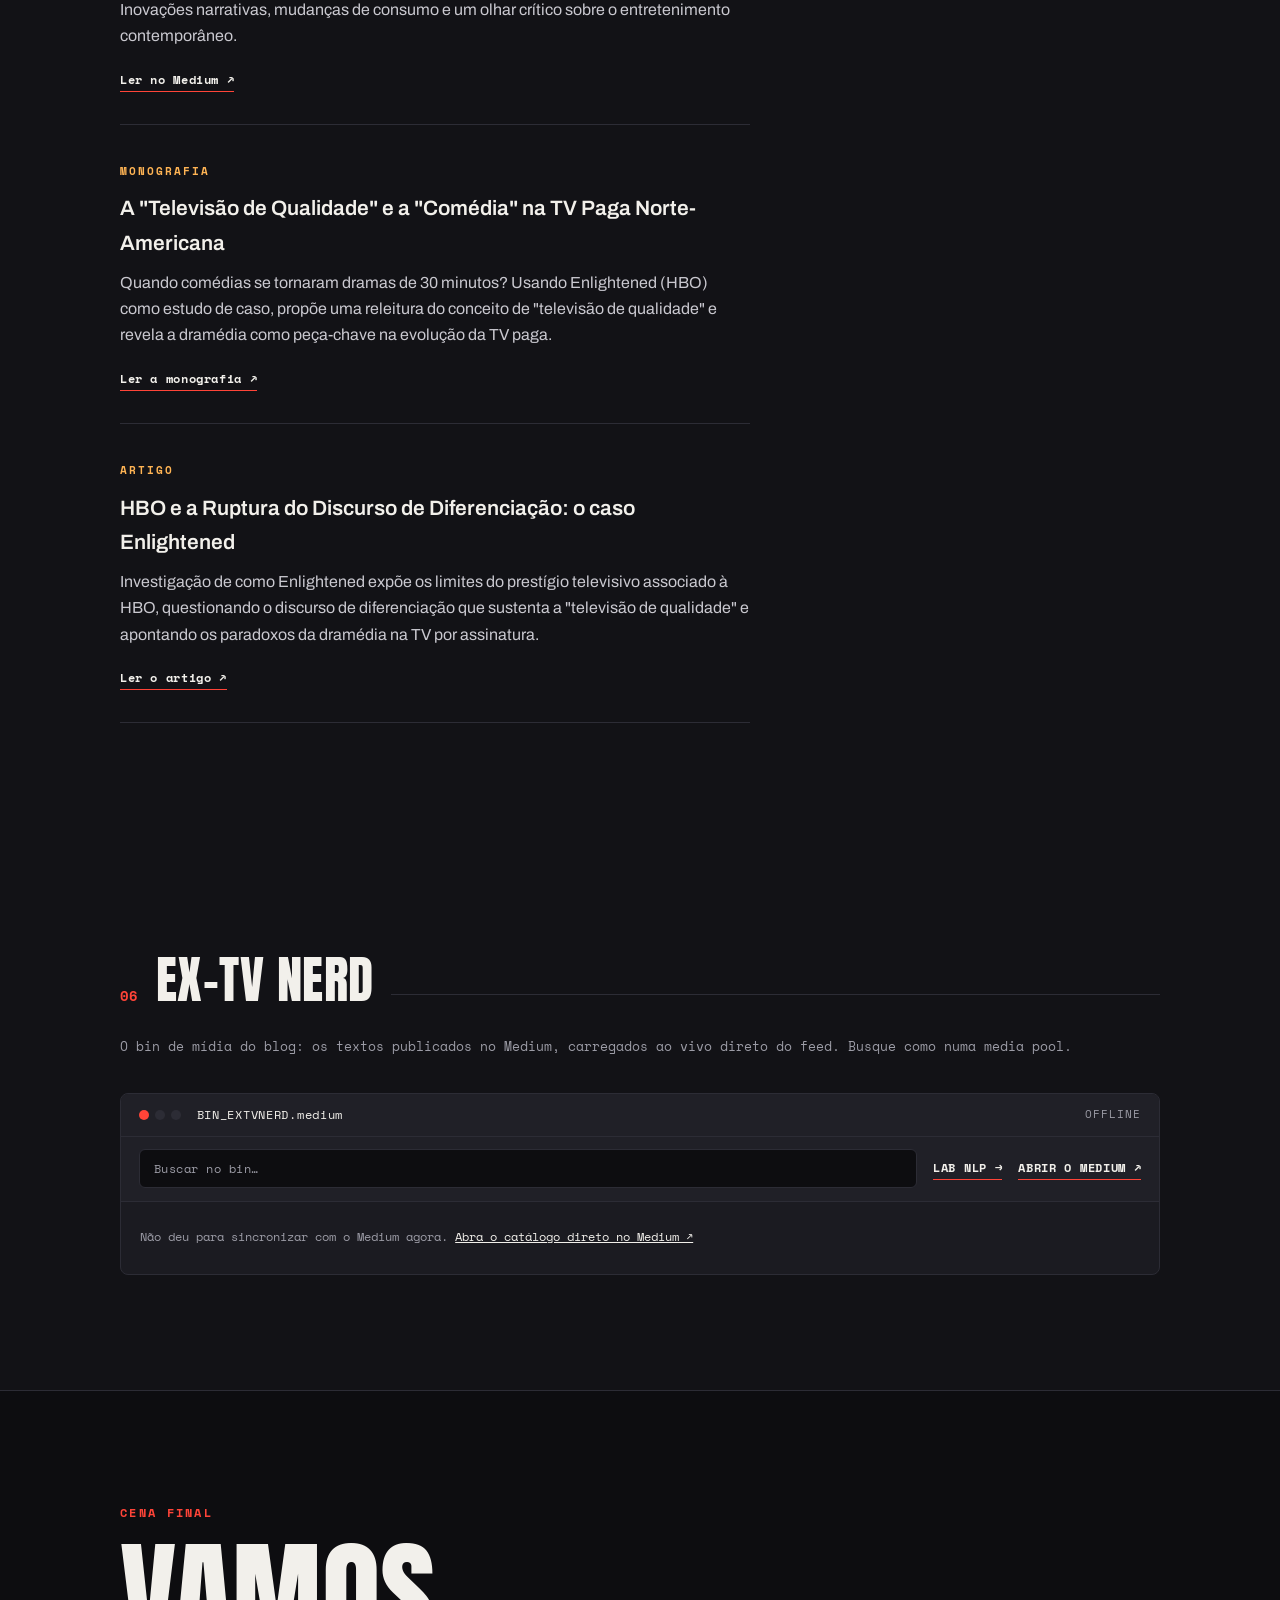
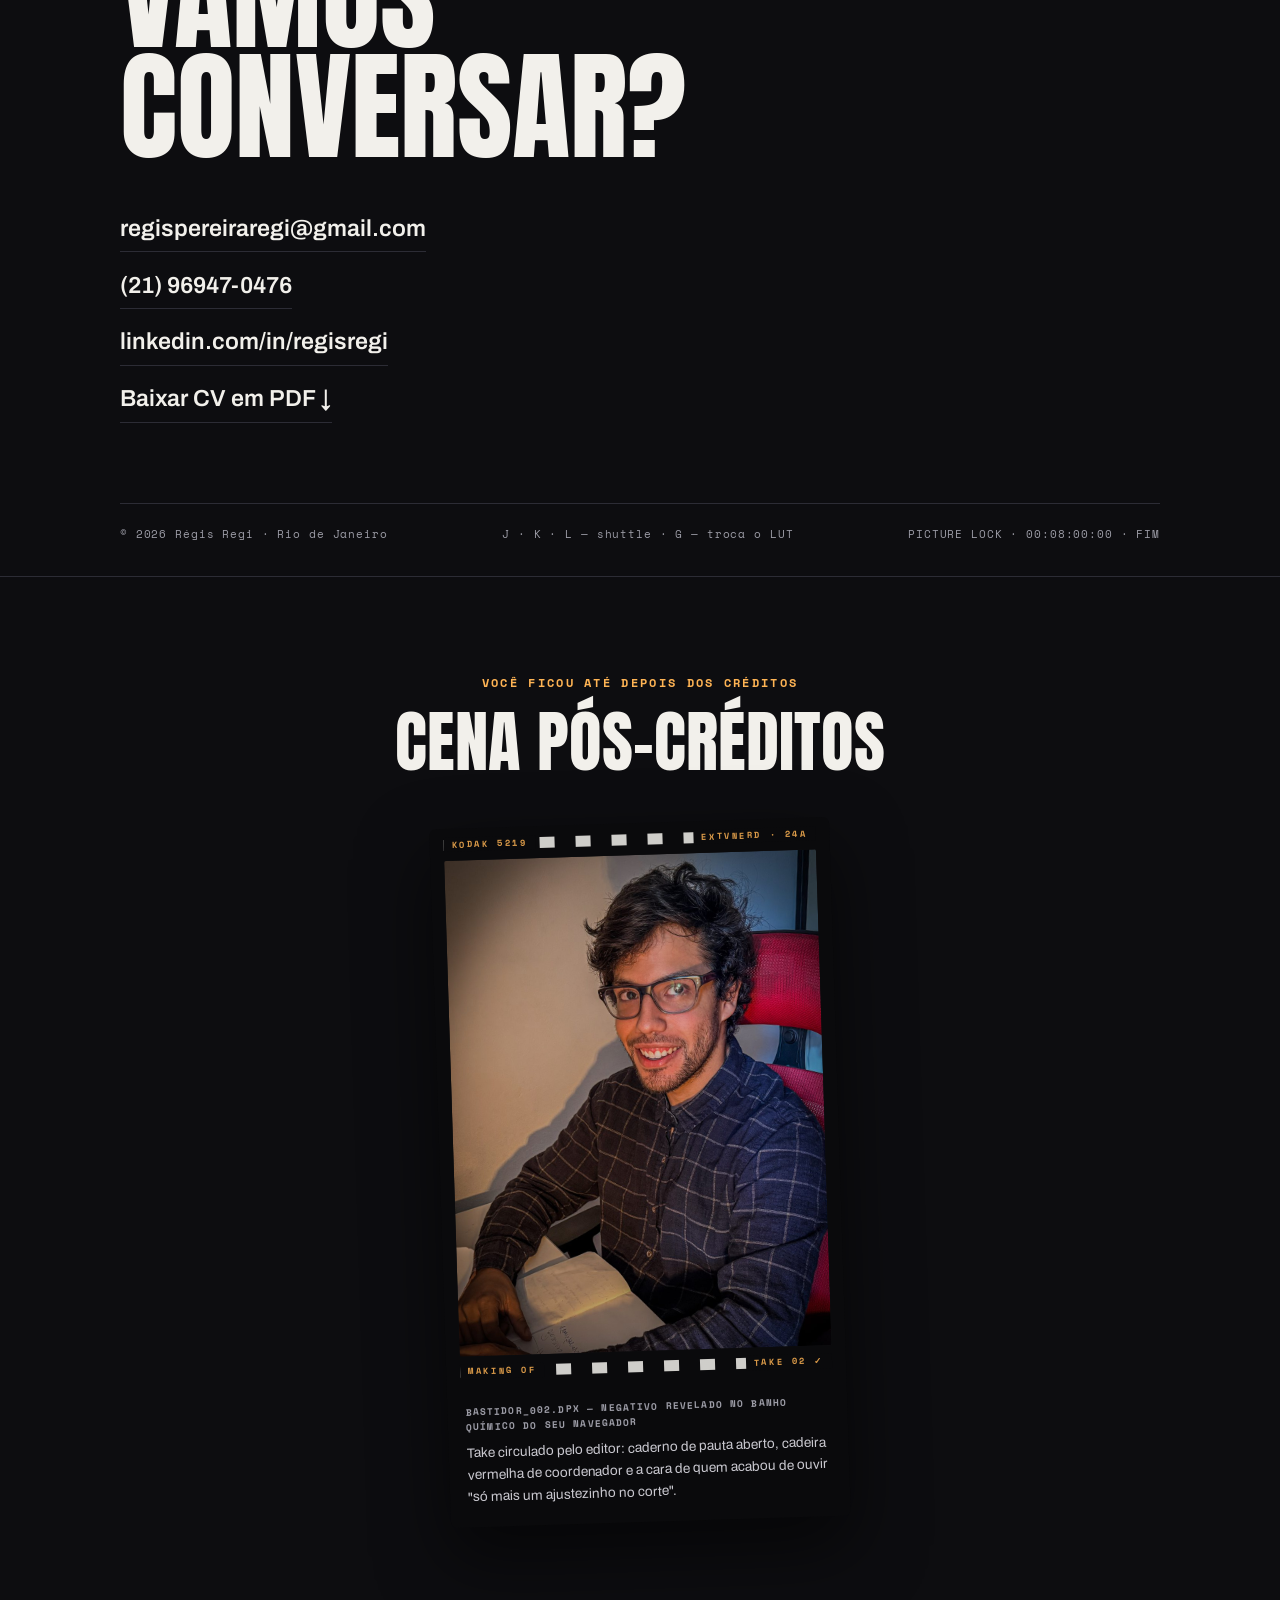
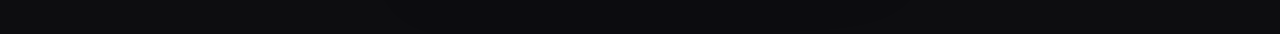
==== commit 69280303: "Adiciona Sala de Projeção: materiais das produções embarcados no site - Os nomes de produções com ma" ====
--- a/index.html
+++ b/index.html
@@ -254,6 +254,8 @@
             <p>Organização de fluxos de edição e finalização para campanhas de marketing de alta relevância, com foco em controle de processos, gestão de ativos e otimização das entregas da agência.</p>
             <ul class="tags">
               <li>Canal OFF</li><li>Banco C6</li><li>Cerveja Praya</li><li>BSC</li>
+              <li class="tag-media"><a class="tag-ext" href="https://www.instagram.com/mellinstudio.br/reel/DPkCyBqEtCL/" target="_blank" rel="noopener">Reel no Instagram</a></li>
+              <li class="tag-media"><a class="tag-ext" href="https://www.instagram.com/p/DPMf_8aDmNV/" target="_blank" rel="noopener">Post no Instagram</a></li>
             </ul>
           </article>
 
@@ -269,7 +271,10 @@
             <p>Desenvolvimento da curadoria musical e visual de sets audiovisuais, integrando artistas da cena eletrônica independente.</p>
             <p>Edição de vídeos para YouTube e criação de peças promocionais para Instagram, ampliando o alcance e a identidade da marca.</p>
             <ul class="tags">
-              <li>Curadoria</li><li>YouTube</li><li>Instagram</li>
+              <li>Curadoria</li>
+              <li class="tag-media"><button class="tag-play" type="button" data-list="PLeN4eLs3ScfDhsppcAUj3U6U7azva0Vye" data-title="MARACUTAIA_SETS">Sets no YouTube</button></li>
+              <li class="tag-media"><a class="tag-ext" href="https://www.instagram.com/reel/DCkTfXAx_Wl/" target="_blank" rel="noopener">Reel no Instagram</a></li>
+              <li class="tag-media"><a class="tag-ext" href="https://www.instagram.com/p/DQEdCi7jiX0/" target="_blank" rel="noopener">Post no Instagram</a></li>
             </ul>
           </article>
 
@@ -285,7 +290,9 @@
             <p>Gestão executiva e operacional de projetos de alta complexidade: acompanhamento integral do ciclo de vida de séries e longas, garantindo a viabilidade técnica e financeira do planejamento à entrega final.</p>
             <p>Controle orçamentário e de cronograma macro, com análise de desvios e otimização de recursos. Ponto focal entre a produção executiva e as áreas técnicas, com padronização da pipeline e da gestão de ativos.</p>
             <ul class="tags">
-              <li>Galera FC</li><li>Agentes Muito Especiais</li><li>Temporada de Bônus</li><li>A Estranha na Cama</li>
+              <li class="tag-media"><button class="tag-play" type="button" data-yt="bZp_isvYVZc" data-title="GALERA_FC_TRAILER">Galera FC</button></li>
+              <li class="tag-media"><button class="tag-play" type="button" data-yt="LvlqcTjahDE" data-title="AGENTES_MUITO_ESPECIAIS_TRAILER">Agentes Muito Especiais</button></li>
+              <li>Temporada de Bônus</li><li>A Estranha na Cama</li>
             </ul>
           </article>
 
@@ -316,7 +323,11 @@
             <p>Gestão executiva do fluxo de materiais e entregáveis para plataformas globais de streaming, cumprindo padrões técnicos internacionais e cronogramas rigorosos.</p>
             <p>Interlocução entre produtoras independentes, ilhas de edição e plataformas, com monitoramento de cronogramas, mitigação de riscos e controle de qualidade do conform técnico.</p>
             <ul class="tags">
-              <li>Bom Dia, Verônica</li><li>A Magia de Aruna</li><li>Desejos S.A.</li><li>O Lado Bom de Ser Traída</li><li>Luva de Pedreiro: O Rei da Jogada</li>
+              <li class="tag-media"><button class="tag-play" type="button" data-yt="4oDn5TBJA84" data-title="BOM_DIA_VERONICA_T3_TRAILER">Bom Dia, Verônica</button></li>
+              <li class="tag-media"><button class="tag-play" type="button" data-yt="q9xURvz3fCM" data-title="A_MAGIA_DE_ARUNA_TRAILER">A Magia de Aruna</button></li>
+              <li class="tag-media"><button class="tag-play" type="button" data-yt="isSQESXVgQ4" data-title="DESEJOS_SA_TRAILER">Desejos S.A.</button></li>
+              <li class="tag-media"><button class="tag-play" type="button" data-yt="HggZDpcmeO4" data-title="O_LADO_BOM_DE_SER_TRAIDA_TRAILER">O Lado Bom de Ser Traída</button></li>
+              <li class="tag-media"><button class="tag-play" type="button" data-yt="TDi4yirmR00" data-title="LUVA_DE_PEDREIRO_TRAILER">Luva de Pedreiro: O Rei da Jogada</button></li>
             </ul>
           </article>
 
@@ -331,6 +342,9 @@
             <p class="card-context">Humor · multiplataforma</p>
             <p>Liderança da operação de entrega semanal de esquetes para múltiplas plataformas, garantindo prazos críticos e alinhamento com a estratégia de exibição digital.</p>
             <p>Coordenação de equipes de edição, motion e finalização, com alocação eficiente de horas, fluxos integrados entre criação, produção e pós, e relatórios de fluxo e QC para apoiar decisões de capacidade produtiva.</p>
+            <ul class="tags">
+              <li class="tag-media"><button class="tag-play" type="button" data-yt="h26072NTKvQ" data-title="PORTA_DOS_FUNDOS_MATERIAL">Assistir esquete</button></li>
+            </ul>
           </article>
 
           <article class="card card-coord reveal" id="exp-paramount">
@@ -345,7 +359,8 @@
             <p><strong>As Seguidoras</strong>, primeira produção original de ficção da Paramount+ no Brasil: conform ao longo de todas as etapas, supervisão da criação e integração de telas (celulares, computadores) e controle de qualidade técnico das entregas.</p>
             <p><strong>Coração Suburbano</strong>, série documental estrelada por Rafael Portugal: organização e conformação de materiais, revisão técnica dos episódios e padronização das entregas dentro dos prazos da plataforma.</p>
             <ul class="tags">
-              <li>As Seguidoras</li><li>Coração Suburbano</li>
+              <li class="tag-media"><button class="tag-play" type="button" data-yt="8ZNqLAqp_Y8" data-title="AS_SEGUIDORAS_MATERIAL">As Seguidoras</button></li>
+              <li class="tag-media"><button class="tag-play" type="button" data-yt="HC9PjbCKTT0" data-title="CORACAO_SUBURBANO_MATERIAL">Coração Suburbano</button></li>
             </ul>
           </article>
 
@@ -373,6 +388,10 @@
             <p class="card-context">Canal Brasil · A&amp;E</p>
             <p>Séries <strong>302</strong> e <strong>502</strong> (Canal Brasil): organização, preparação técnica e finalização dos episódios, além do roteiro de conteúdos digitais e promos para redes sociais.</p>
             <p><strong>Era de Ouro: O Nascimento dos Super-Heróis</strong> (A&amp;E): apoio à finalização técnica e colaboração na construção do roteiro e da edição, em parceria com o Omelete.</p>
+            <ul class="tags">
+              <li class="tag-media"><button class="tag-play" type="button" data-list="PLeN4eLs3ScfCBxwSvJLfvS7eYRyJUZ6id" data-title="SERIE_302">Série 302</button></li>
+              <li class="tag-media"><button class="tag-play" type="button" data-list="PLeN4eLs3ScfCU5ZhM3XQBPJQpcydHrGg6" data-title="SERIE_502">Série 502</button></li>
+            </ul>
           </article>
 
           <article class="card card-roteiro reveal" id="exp-descomplica">
@@ -385,6 +404,9 @@
             </div>
             <p class="card-context">Game show educacional ao vivo</p>
             <p>Roteiro do game show <strong>Dez Segundos</strong>, com episódios diários, linguagem ágil e questões que transformaram aprendizado em entretenimento para o público jovem e digital.</p>
+            <ul class="tags">
+              <li class="tag-media"><a class="tag-ext" href="https://www.techtudo.com.br/dicas-e-tutoriais/2019/10/temas-que-podem-cair-no-enem-2019-estude-no-10-segundos-do-descomplica.ghtml" target="_blank" rel="noopener">Na imprensa · TechTudo</a></li>
+            </ul>
           </article>
 
           <article class="card card-curadoria reveal" id="exp-mqe">
@@ -558,6 +580,20 @@
 
   </main>
 
+  <!-- ===================== SALA DE PROJEÇÃO ===================== -->
+  <div class="projecao" id="projecao" hidden role="dialog" aria-modal="true" aria-label="Sala de projeção">
+    <div class="projecao-backdrop" data-close></div>
+    <div class="projecao-panel">
+      <div class="nle-bar">
+        <span class="nle-dots" aria-hidden="true"><i></i><i></i><i></i></span>
+        <span class="nle-file" id="projecao-titulo">PROJECAO.mov</span>
+        <button class="projecao-fechar" type="button" data-close aria-label="Fechar a sala de projeção">✕</button>
+      </div>
+      <div class="projecao-tela" id="projecao-tela"></div>
+      <p class="projecao-legenda">Material público da produção · reproduzido do YouTube · Esc fecha a sala</p>
+    </div>
+  </div>
+
   <!-- ===================== ILHA DE COR ===================== -->
   <div class="lut-layer" aria-hidden="true"></div>
   <div class="vhs-osd" aria-hidden="true"><span class="osd-play">▶ PLAY</span><span class="osd-mode">SP 0:00:00</span></div>
--- a/css/style.css
+++ b/css/style.css
@@ -1677,6 +1677,127 @@
   .knob-label { display: none; }
 }
 
+/* ---------- sala de projeção: materiais das produções ---------- */
+
+.tags li.tag-media { padding: 0; border: none; }
+
+.tag-play, .tag-ext {
+  display: inline-flex;
+  align-items: center;
+  gap: .4rem;
+  background: none;
+  font-family: var(--font-mono);
+  font-size: .66rem;
+  letter-spacing: .05em;
+  color: var(--text);
+  border: 1px solid var(--line);
+  border-radius: 999px;
+  padding: .28rem .75rem;
+  white-space: nowrap;
+  cursor: pointer;
+  text-decoration: none;
+  transition: border-color .2s ease, color .2s ease, background .2s ease;
+}
+
+.tag-play::before {
+  content: "▸";
+  color: var(--tc, var(--rec));
+  font-size: .8rem;
+  line-height: 1;
+}
+
+.tag-ext::after {
+  content: "↗";
+  color: var(--muted);
+  font-size: .7rem;
+  transition: color .2s ease;
+}
+
+.tag-play:hover, .tag-play:focus-visible,
+.tag-ext:hover, .tag-ext:focus-visible {
+  border-color: var(--tc, var(--rec));
+  background: color-mix(in srgb, var(--tc, var(--rec)) 8%, transparent);
+}
+
+.tag-ext:hover::after { color: var(--text); }
+
+.projecao {
+  position: fixed;
+  inset: 0;
+  z-index: 2600;
+  display: grid;
+  place-items: center;
+  padding: 1.2rem;
+}
+
+.projecao[hidden] { display: none; }
+
+.projecao-backdrop {
+  position: absolute;
+  inset: 0;
+  background: rgba(10, 10, 12, .82);
+  backdrop-filter: blur(6px);
+  -webkit-backdrop-filter: blur(6px);
+}
+
+.projecao-panel {
+  position: relative;
+  width: min(960px, 100%);
+  background: var(--panel);
+  border: 1px solid var(--line);
+  border-radius: 10px;
+  overflow: hidden;
+  box-shadow: 0 40px 90px rgba(0, 0, 0, .6);
+  animation: projecao-in .28s ease both;
+}
+
+@keyframes projecao-in {
+  from { opacity: 0; transform: translateY(14px) scale(.985); }
+  to   { opacity: 1; transform: none; }
+}
+
+.projecao-fechar {
+  margin-left: auto;
+  background: none;
+  border: 1px solid var(--line);
+  border-radius: 6px;
+  width: 28px;
+  height: 28px;
+  display: grid;
+  place-items: center;
+  color: var(--muted);
+  font-size: .8rem;
+  cursor: pointer;
+  transition: color .2s ease, border-color .2s ease;
+}
+
+.projecao-fechar:hover { color: var(--text); border-color: var(--muted); }
+
+.projecao-tela {
+  aspect-ratio: 16 / 9;
+  background: #000;
+}
+
+.projecao-tela iframe {
+  display: block;
+  width: 100%;
+  height: 100%;
+  border: 0;
+}
+
+.projecao-legenda {
+  margin: 0;
+  padding: .7rem 1.1rem;
+  font-family: var(--font-mono);
+  font-size: .64rem;
+  letter-spacing: .08em;
+  text-transform: uppercase;
+  color: var(--muted);
+  border-top: 1px solid var(--line);
+}
+
+body.projetando { overflow: hidden; }
+
 /* ---------- cena pós-créditos: negativo que se revela ---------- */
 
 .poscreditos {
@@ -2029,6 +2150,7 @@
   .osd-play { animation: none; }
   html.js .filme img { transition: none; }
   .filme { transition: none; }
+  .projecao-panel { animation: none; }
   .progress i { box-shadow: none; }
   .cards .card { transition: none; }
   .clip { transition: none; }
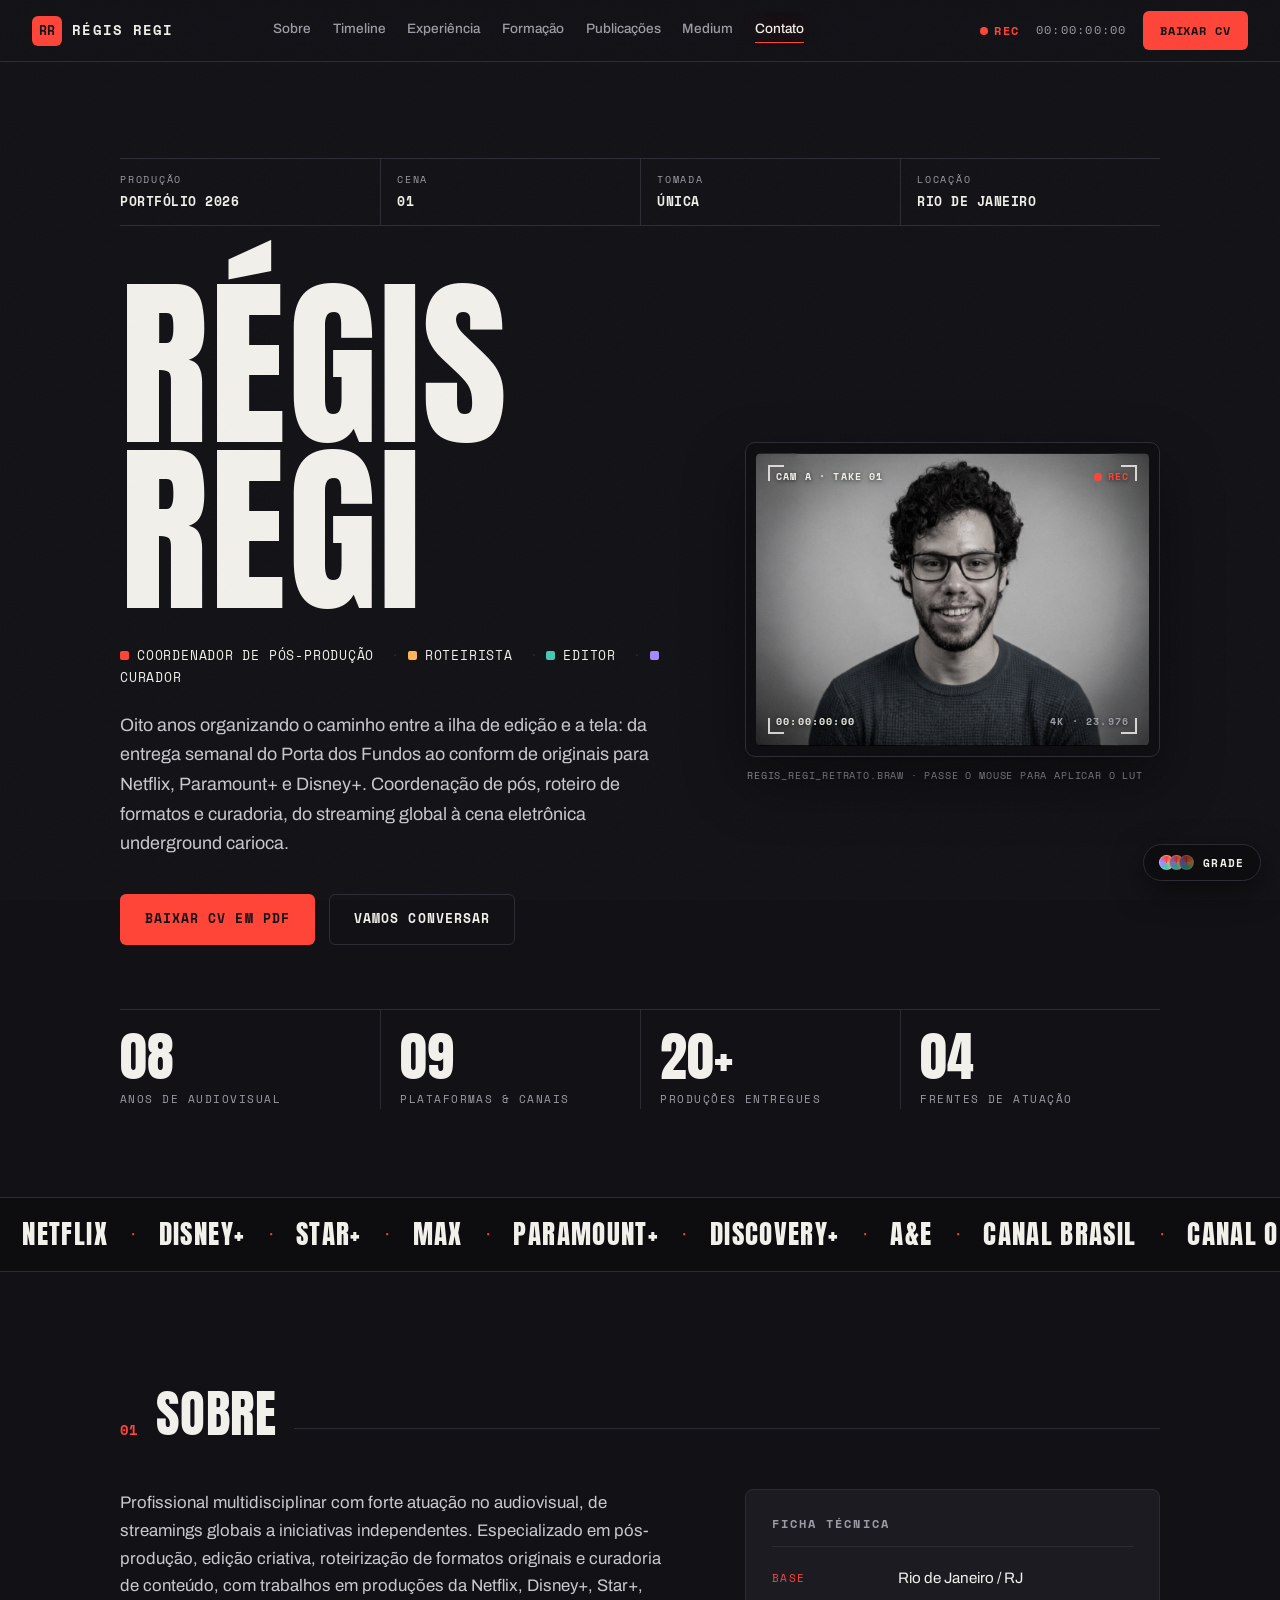
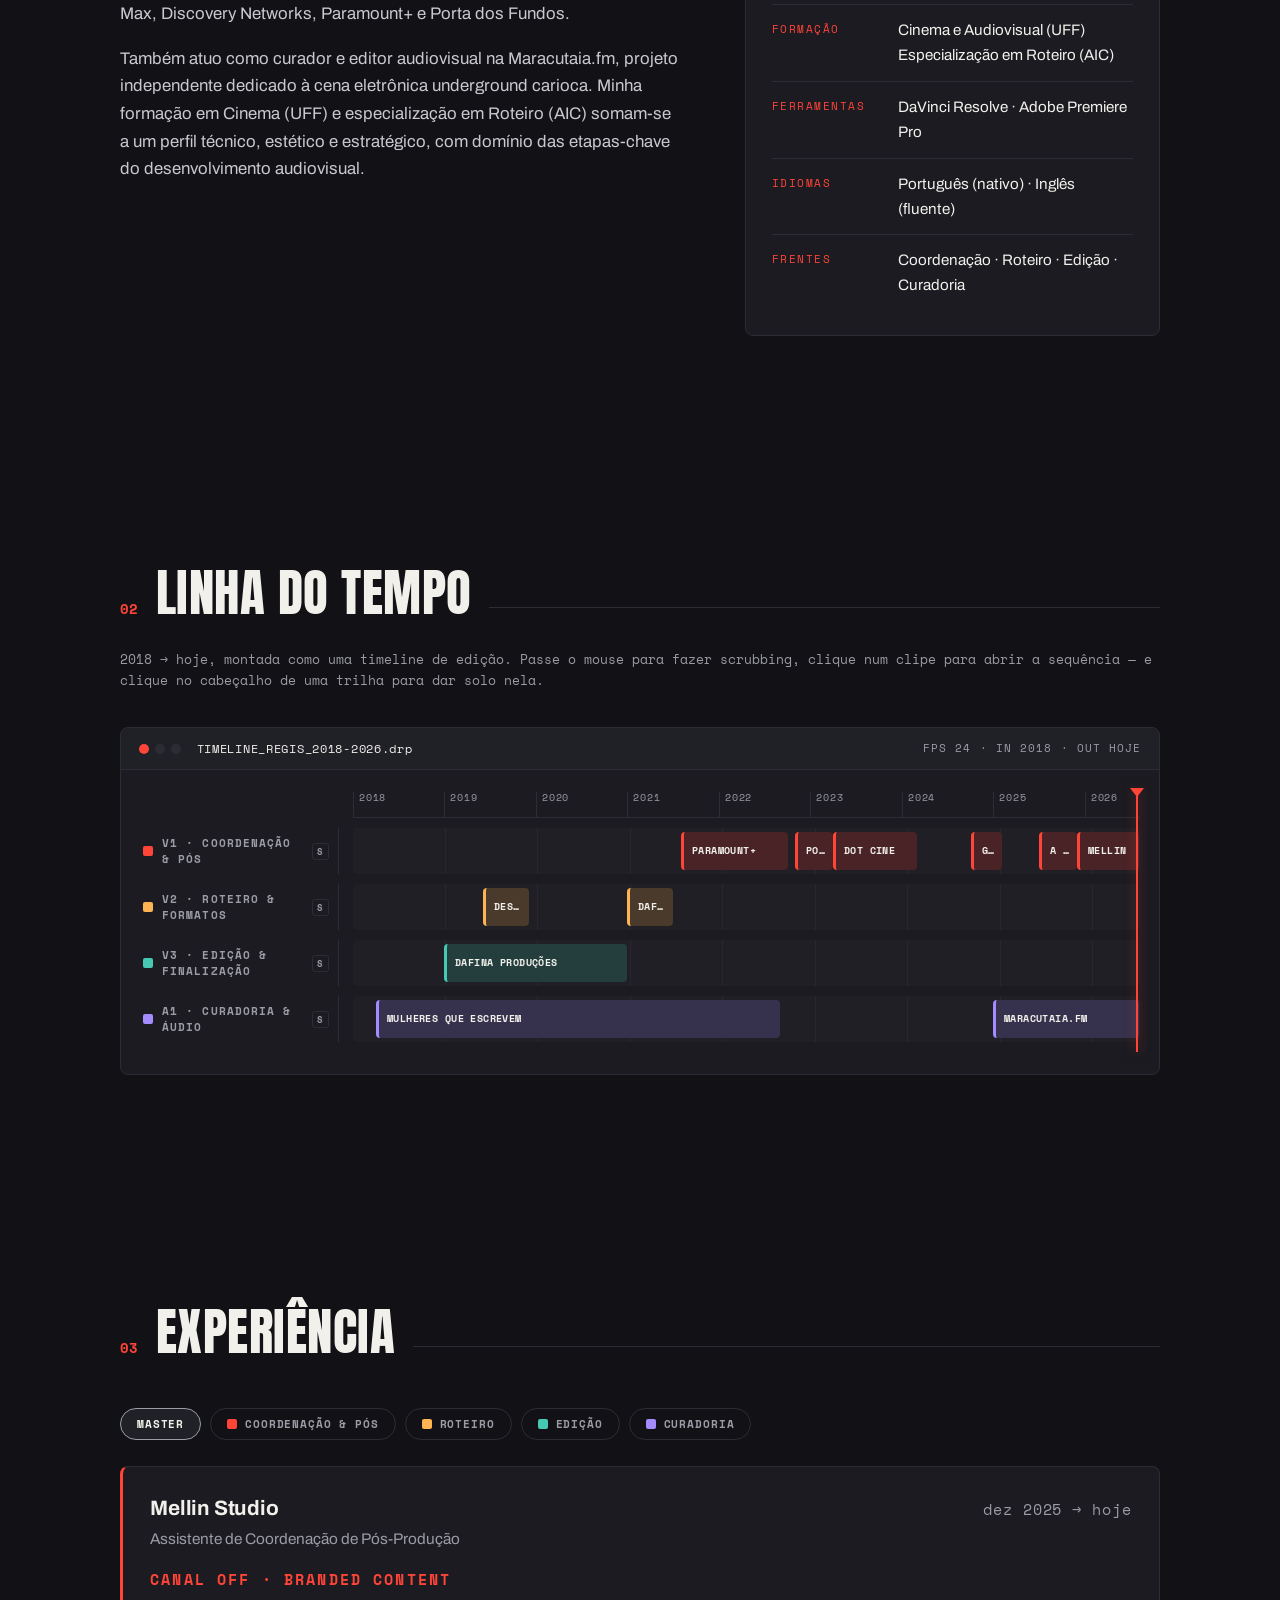
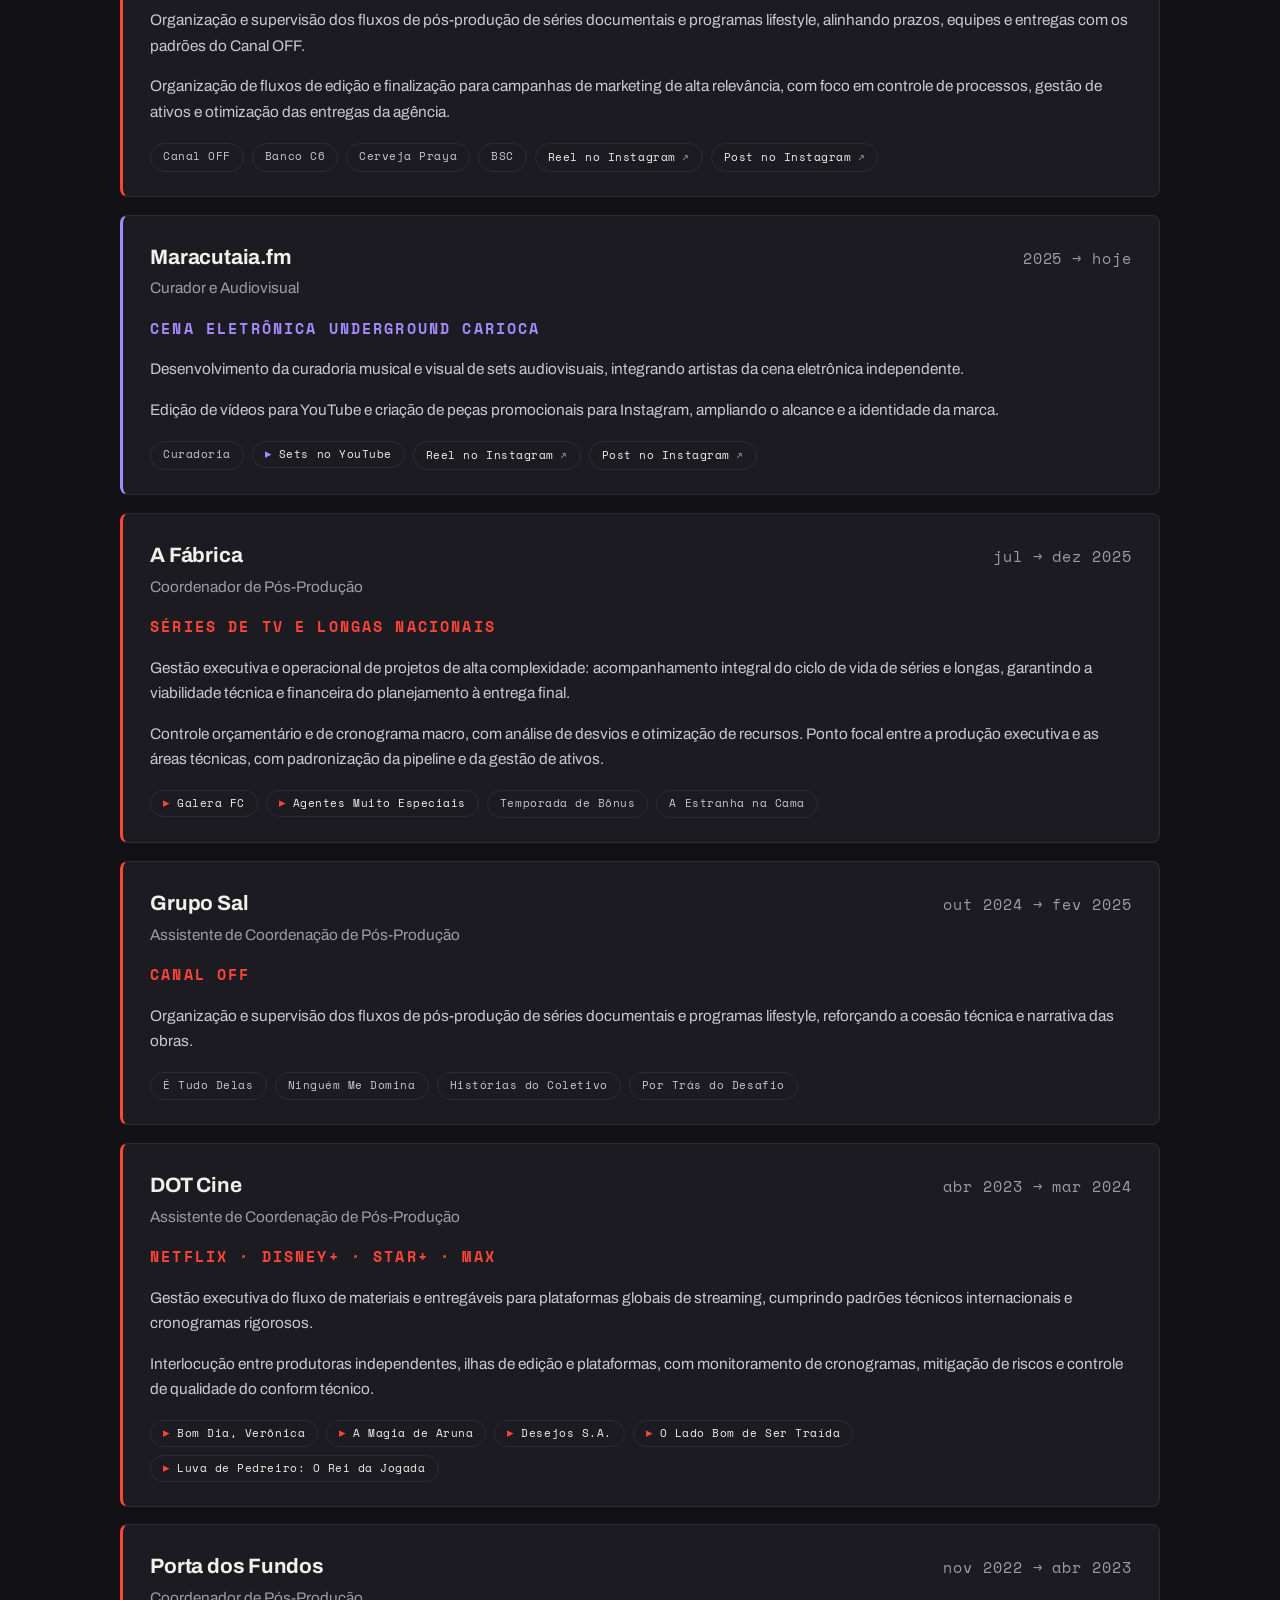
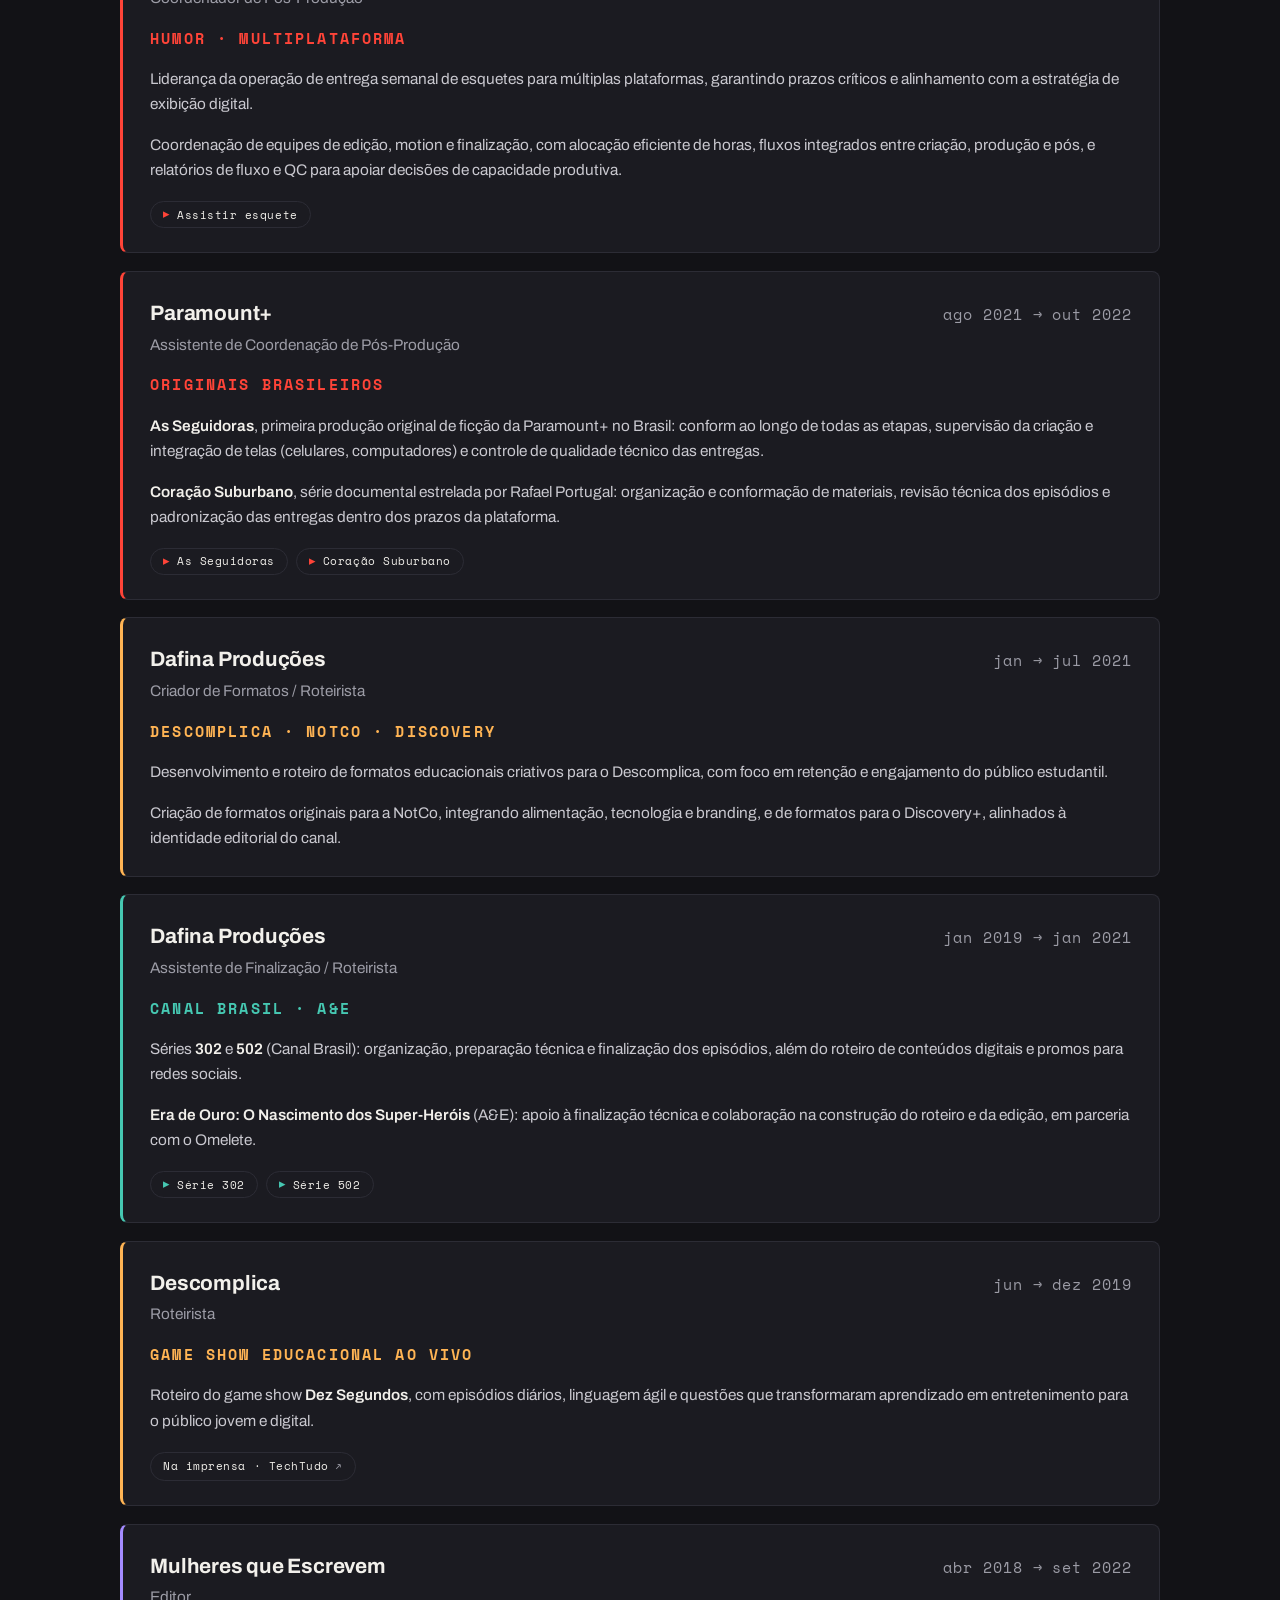
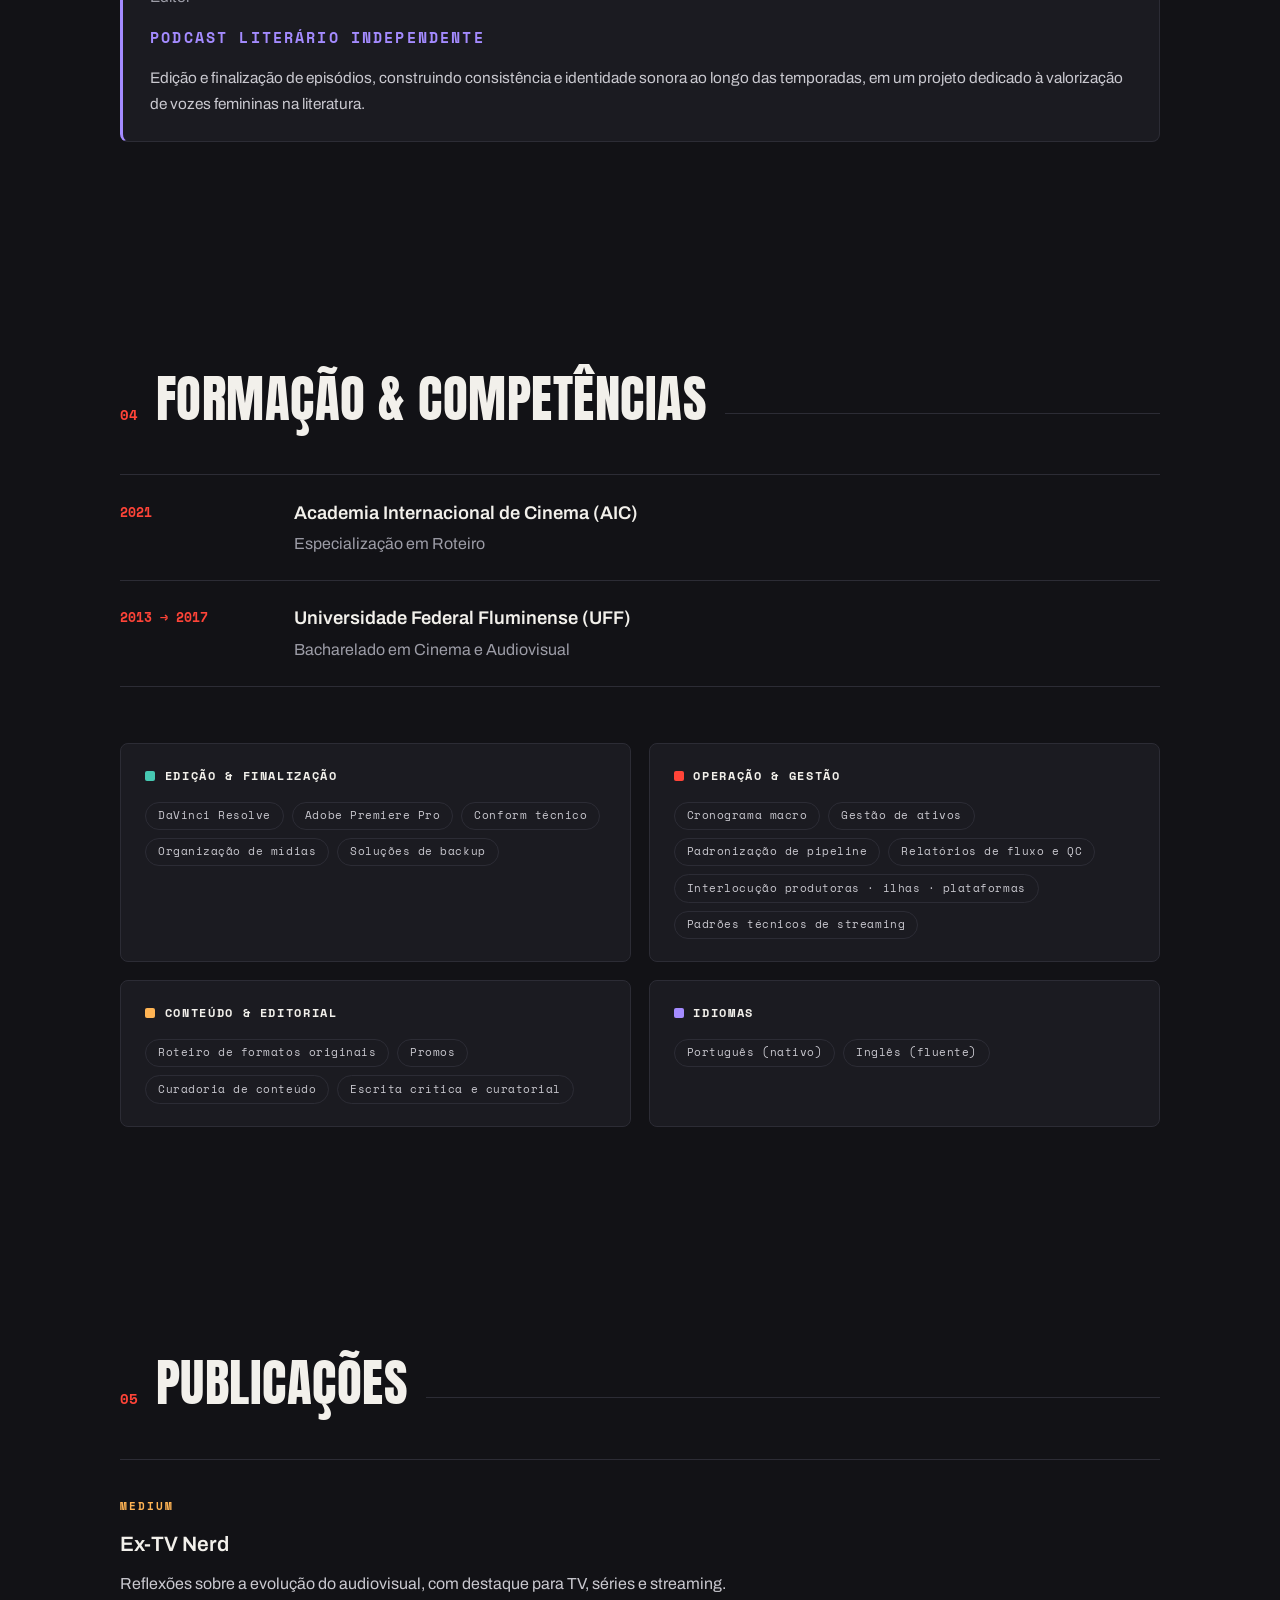
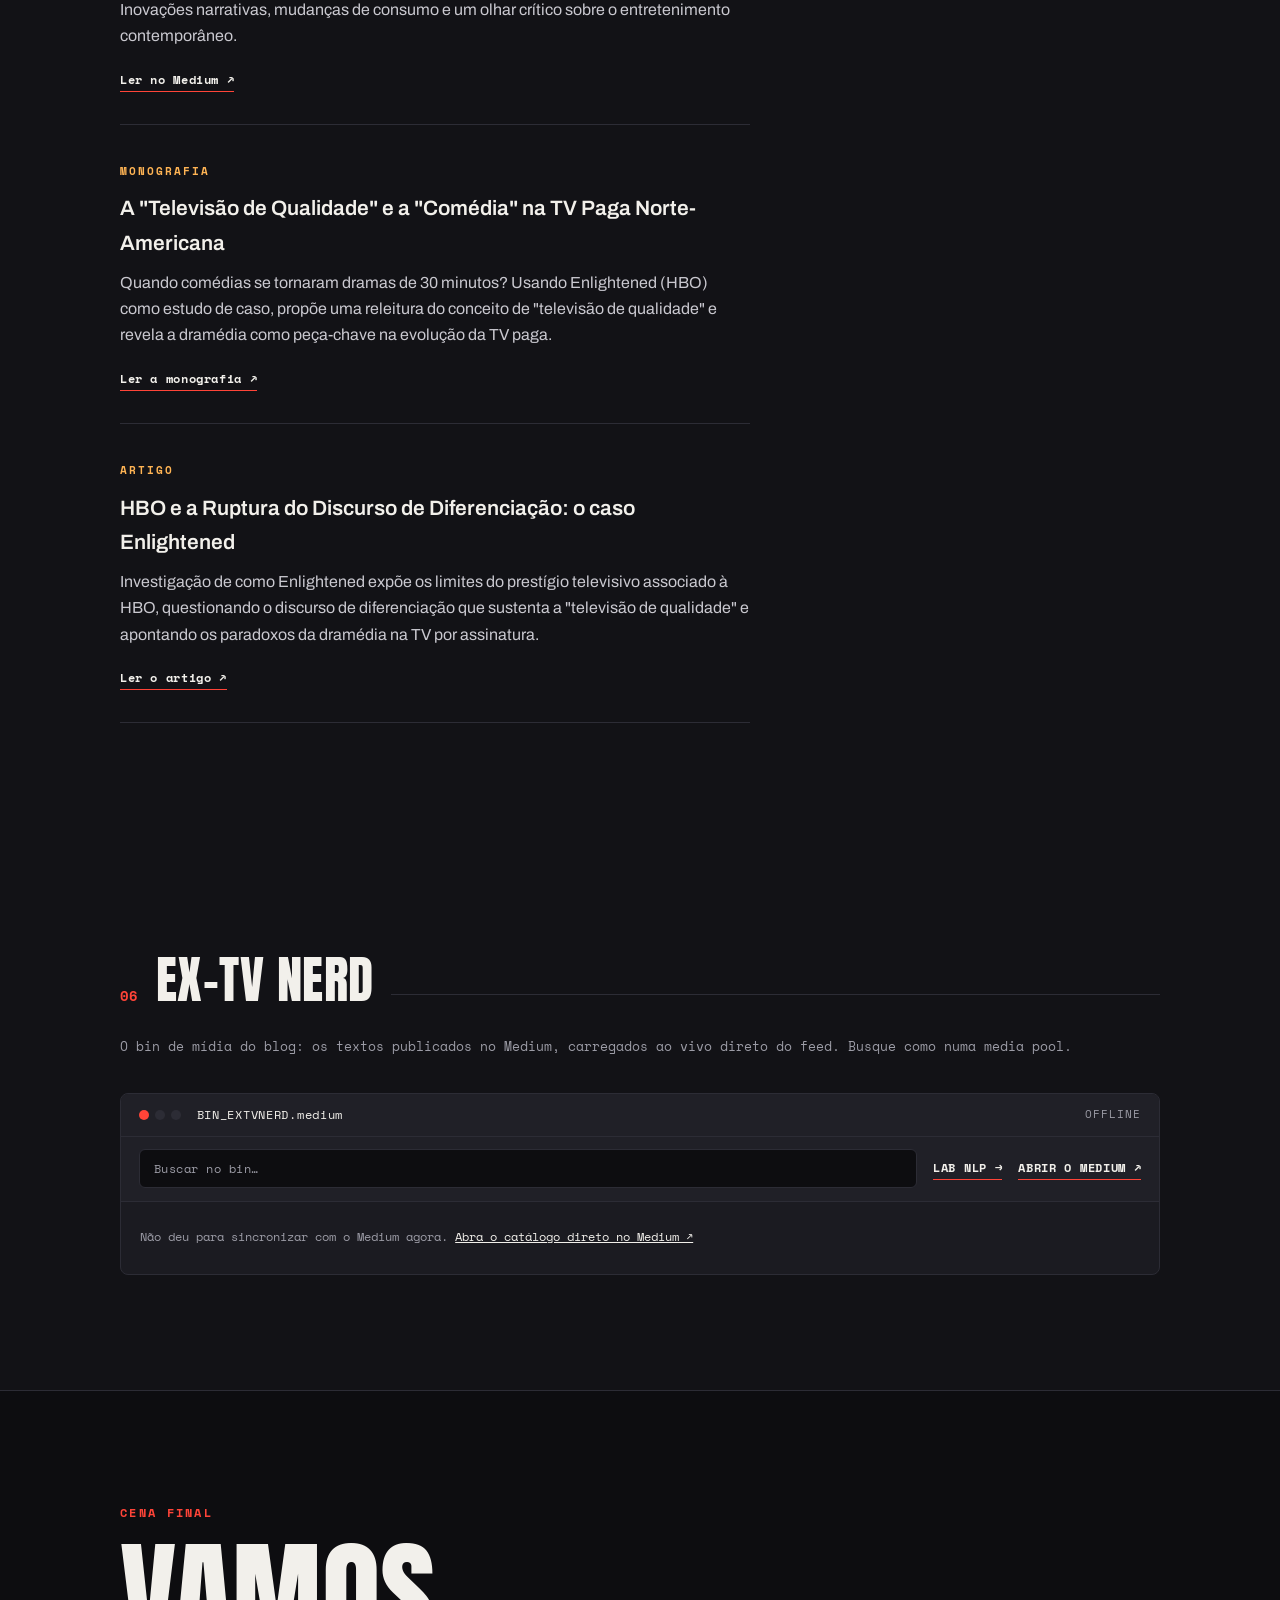
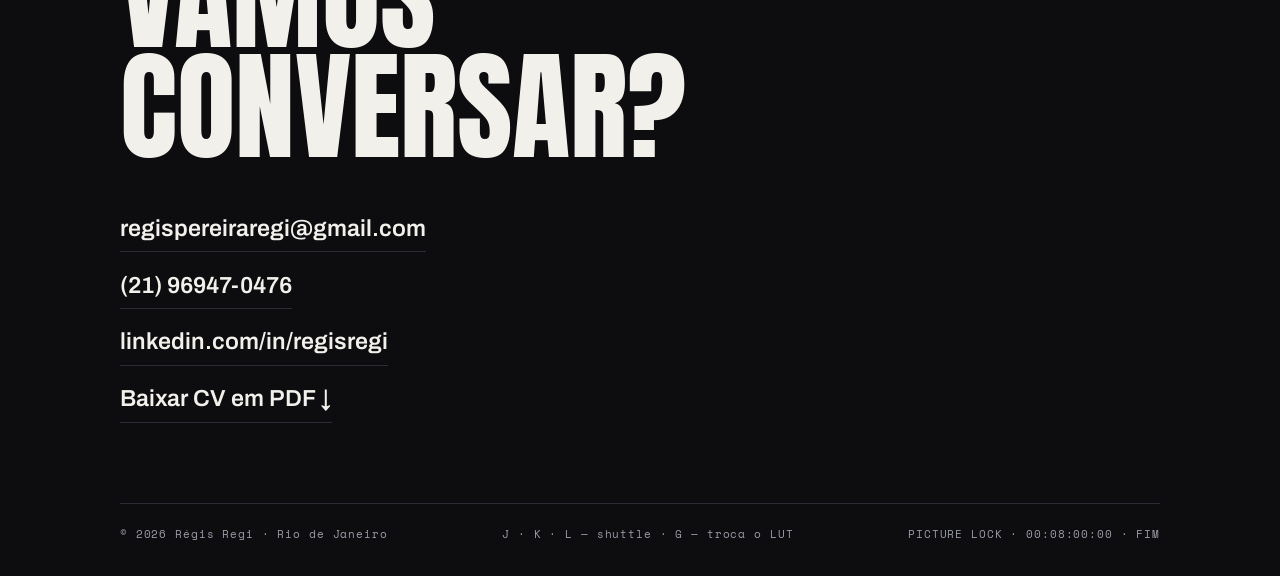
==== commit 978d1c12: "Remove a cena pós-créditos com a foto de bastidor Retira a seção, os estilos, o observer de revelaçã" ====
--- a/index.html
+++ b/index.html
@@ -561,23 +561,6 @@
       </div>
     </footer>
 
-    <!-- ===================== CENA PÓS-CRÉDITOS ===================== -->
-    <section class="poscreditos" aria-label="Cena pós-créditos: bastidores">
-      <div class="container">
-        <p class="pos-eyebrow">Você ficou até depois dos créditos</p>
-        <h2 class="pos-title">Cena pós-créditos</h2>
-        <figure class="filme" id="filme">
-          <div class="filme-furos" aria-hidden="true"><span>KODAK 5219</span><span>EXTVNERD · 24A</span></div>
-          <img src="assets/regis-bastidor.jpg" alt="Régis Regi em close no bastidor: sorrindo na cadeira vermelha de coordenador, de camisa xadrez, com o caderno de pauta aberto sobre a mesa" loading="lazy" width="980" height="1306">
-          <div class="filme-furos" aria-hidden="true"><span>MAKING OF</span><span>TAKE 02 ✓</span></div>
-          <figcaption class="filme-legenda">
-            <span class="mono">BASTIDOR_002.dpx — negativo revelado no banho químico do seu navegador</span>
-            Take circulado pelo editor: caderno de pauta aberto, cadeira vermelha de coordenador e a cara de quem acabou de ouvir "só mais um ajustezinho no corte".
-          </figcaption>
-        </figure>
-      </div>
-    </section>
-
   </main>
 
   <!-- ===================== SALA DE PROJEÇÃO ===================== -->
--- a/css/style.css
+++ b/css/style.css
@@ -1798,103 +1798,6 @@
 
 body.projetando { overflow: hidden; }
 
-/* ---------- cena pós-créditos: negativo que se revela ---------- */
-
-.poscreditos {
-  background: var(--bg-deep);
-  border-top: 1px solid var(--line);
-  padding-block: clamp(3.5rem, 8vw, 6rem) clamp(4rem, 9vw, 7rem);
-  text-align: center;
-}
-
-.pos-eyebrow {
-  font-family: var(--font-mono);
-  font-size: .72rem;
-  font-weight: 700;
-  letter-spacing: .2em;
-  text-transform: uppercase;
-  color: var(--amber);
-  margin-bottom: 1rem;
-}
-
-.pos-title {
-  font-family: var(--font-display);
-  font-weight: 400;
-  font-size: clamp(2.2rem, 7vw, 4.2rem);
-  line-height: 1;
-  text-transform: uppercase;
-  color: var(--text);
-}
-
-.filme {
-  max-width: 400px;
-  margin: clamp(2rem, 5vw, 3rem) auto 0;
-  background: #0a0a0c;
-  border-radius: 6px;
-  padding: 0 14px;
-  box-shadow: 0 30px 70px rgba(0, 0, 0, .55);
-  transform: rotate(-1.8deg);
-  transition: transform .45s ease;
-}
-
-.filme:hover { transform: rotate(0deg) scale(1.01); }
-
-.filme-furos {
-  position: relative;
-  display: flex;
-  align-items: center;
-  justify-content: space-between;
-  height: 32px;
-  background-image: repeating-linear-gradient(90deg, rgba(242, 240, 235, .85) 0 15px, transparent 15px 36px);
-  background-size: 36px 11px;
-  background-repeat: repeat-x;
-  background-position: center;
-}
-
-.filme-furos span {
-  position: relative;
-  z-index: 1;
-  background: #0a0a0c;
-  padding-inline: 8px;
-  font-family: var(--font-mono);
-  font-size: .55rem;
-  font-weight: 700;
-  letter-spacing: .18em;
-  color: rgba(255, 180, 84, .85);
-}
-
-.filme img {
-  display: block;
-  width: 100%;
-  height: auto;
-  border-radius: 2px;
-}
-
-/* o negativo: só entra com JS ativo, e revela quando a cena aparece */
-html.js .filme:not(.revelado) img {
-  filter: invert(1) hue-rotate(180deg) contrast(.92) sepia(.2);
-}
-
-html.js .filme img { transition: filter 2.6s ease .35s; }
-
-.filme-legenda {
-  padding: 1rem 4px 1.2rem;
-  text-align: left;
-  font-size: .85rem;
-  color: var(--body);
-  line-height: 1.6;
-}
-
-.filme-legenda .mono {
-  display: block;
-  font-size: .6rem;
-  font-weight: 700;
-  letter-spacing: .12em;
-  text-transform: uppercase;
-  color: var(--muted);
-  margin-bottom: .5rem;
-}
-
 /* ---------- lab NLP ---------- */
 
 .lab { padding-bottom: clamp(3rem, 7vw, 5rem); }
@@ -2148,8 +2051,6 @@
   body[data-lut="vhs"] .lut-layer::before { animation: none; }
   body[data-lut="vhs"] .lut-layer::after { animation: none; opacity: 0; }
   .osd-play { animation: none; }
-  html.js .filme img { transition: none; }
-  .filme { transition: none; }
   .projecao-panel { animation: none; }
   .progress i { box-shadow: none; }
   .cards .card { transition: none; }
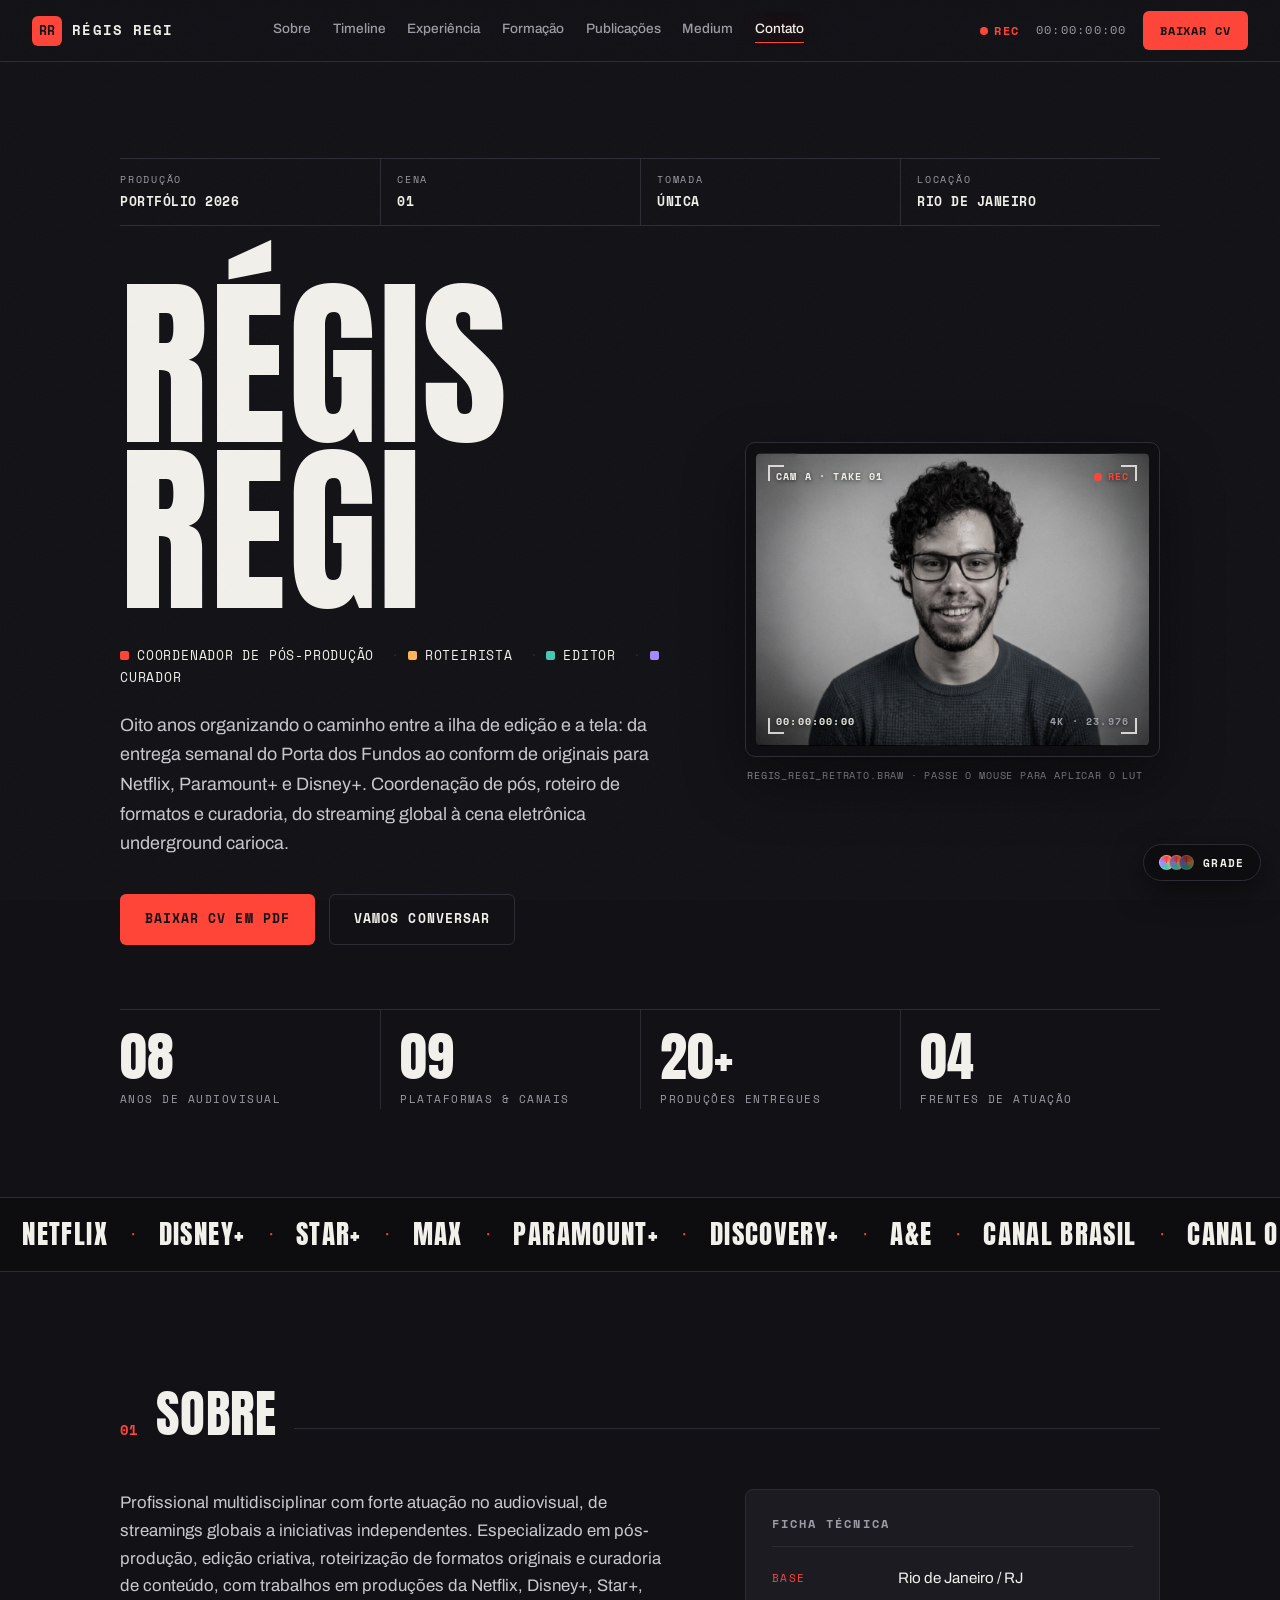
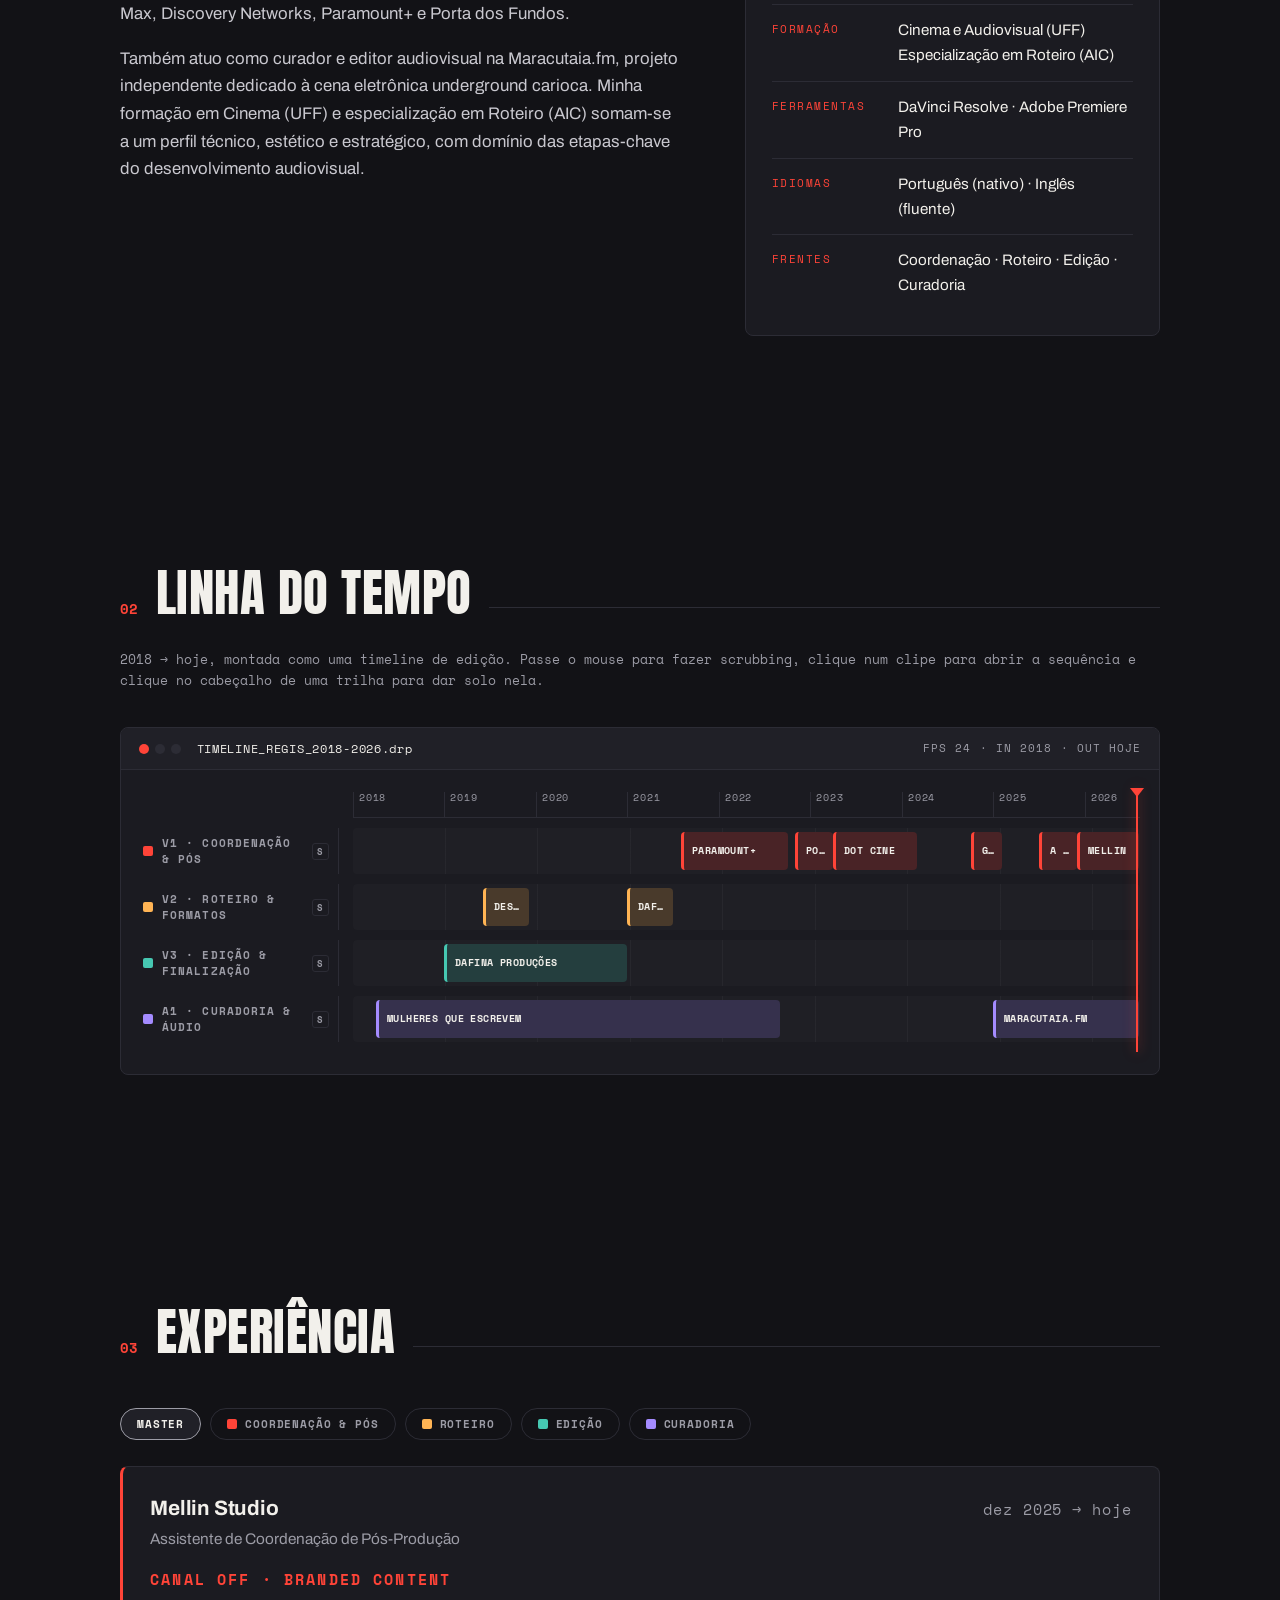
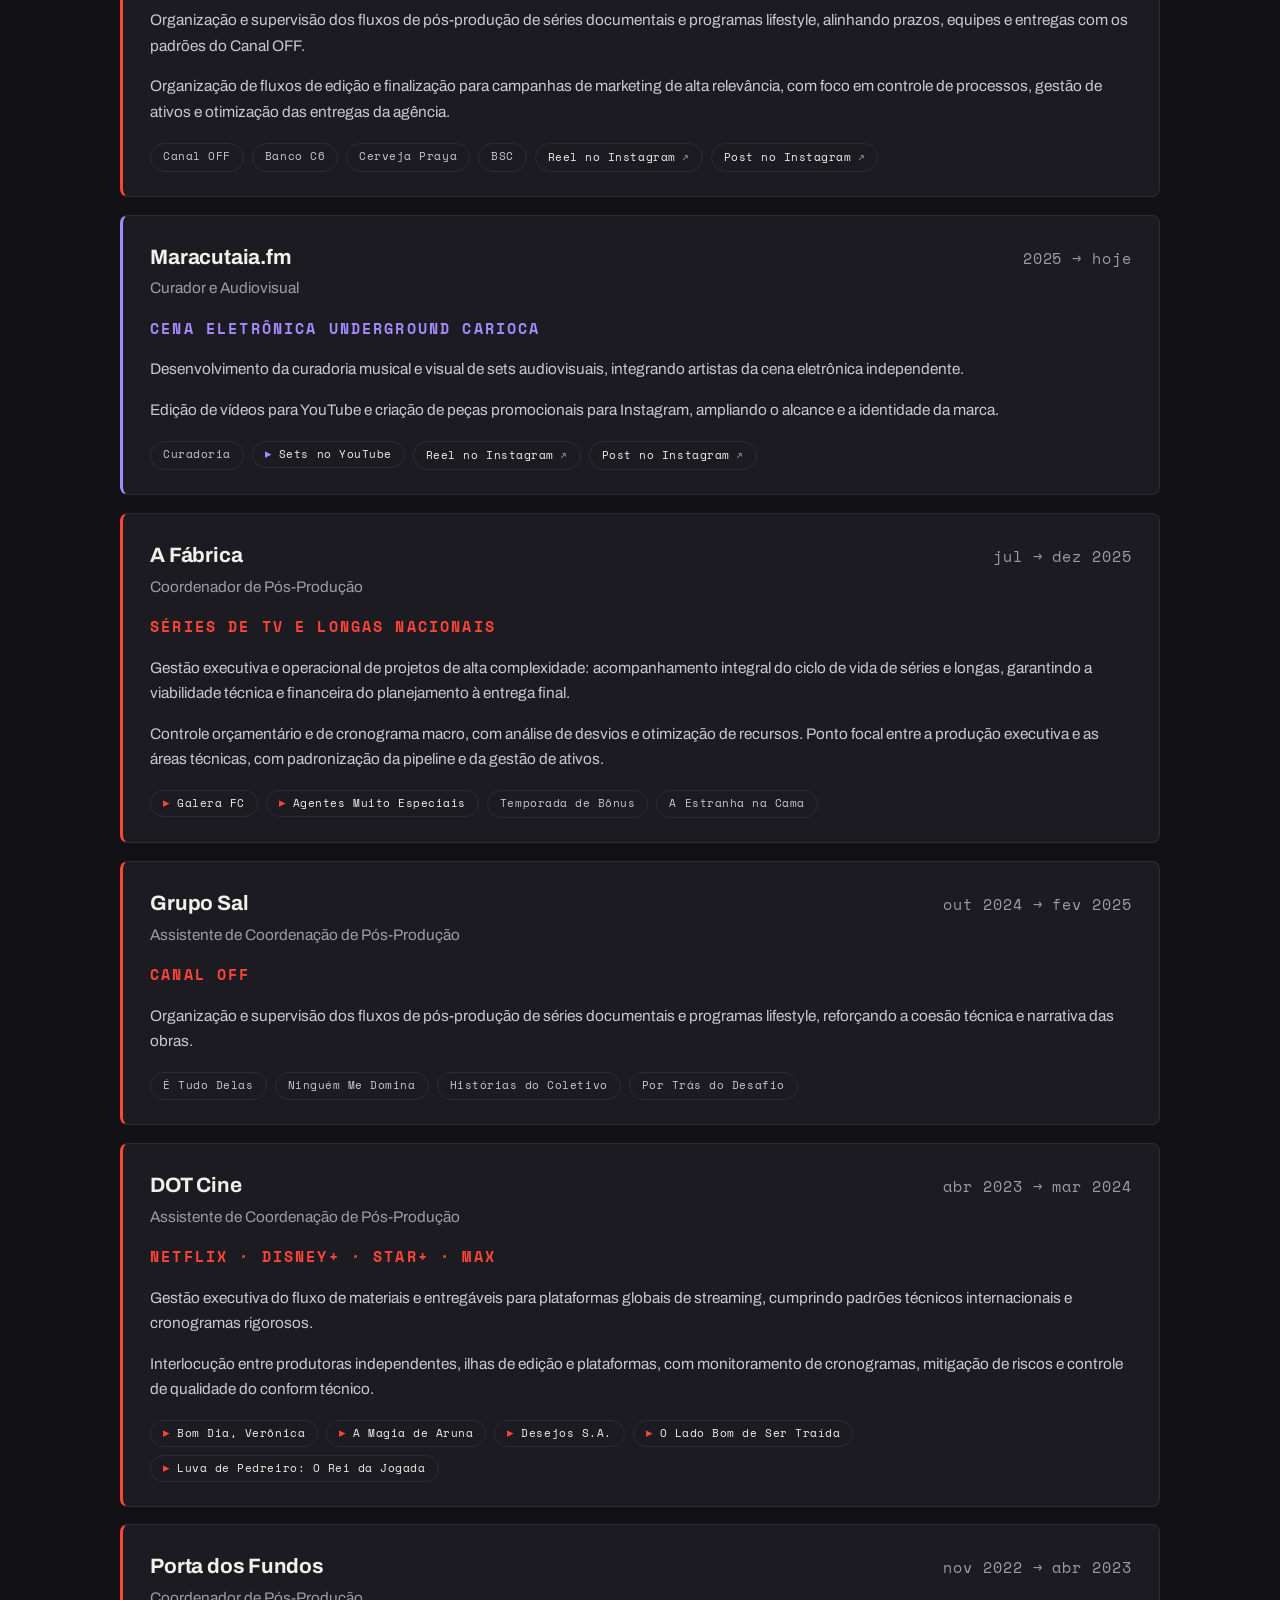
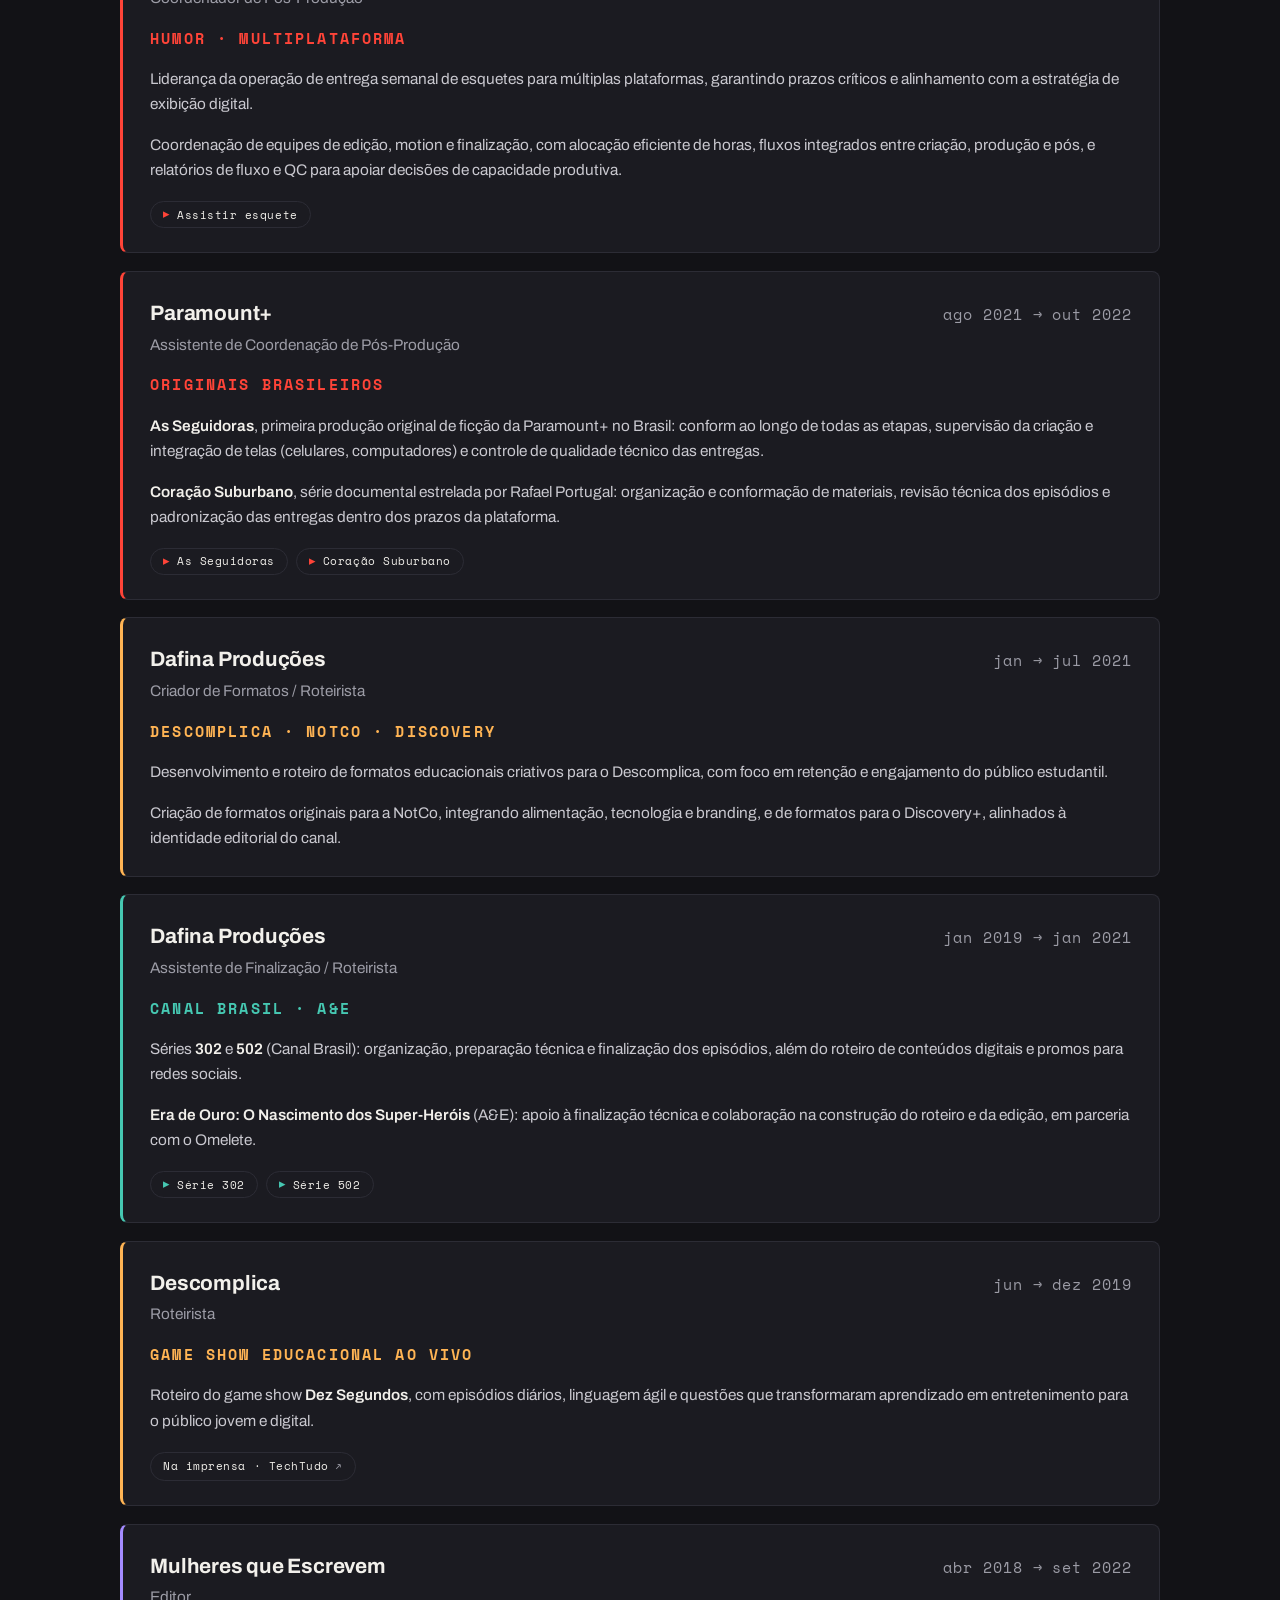
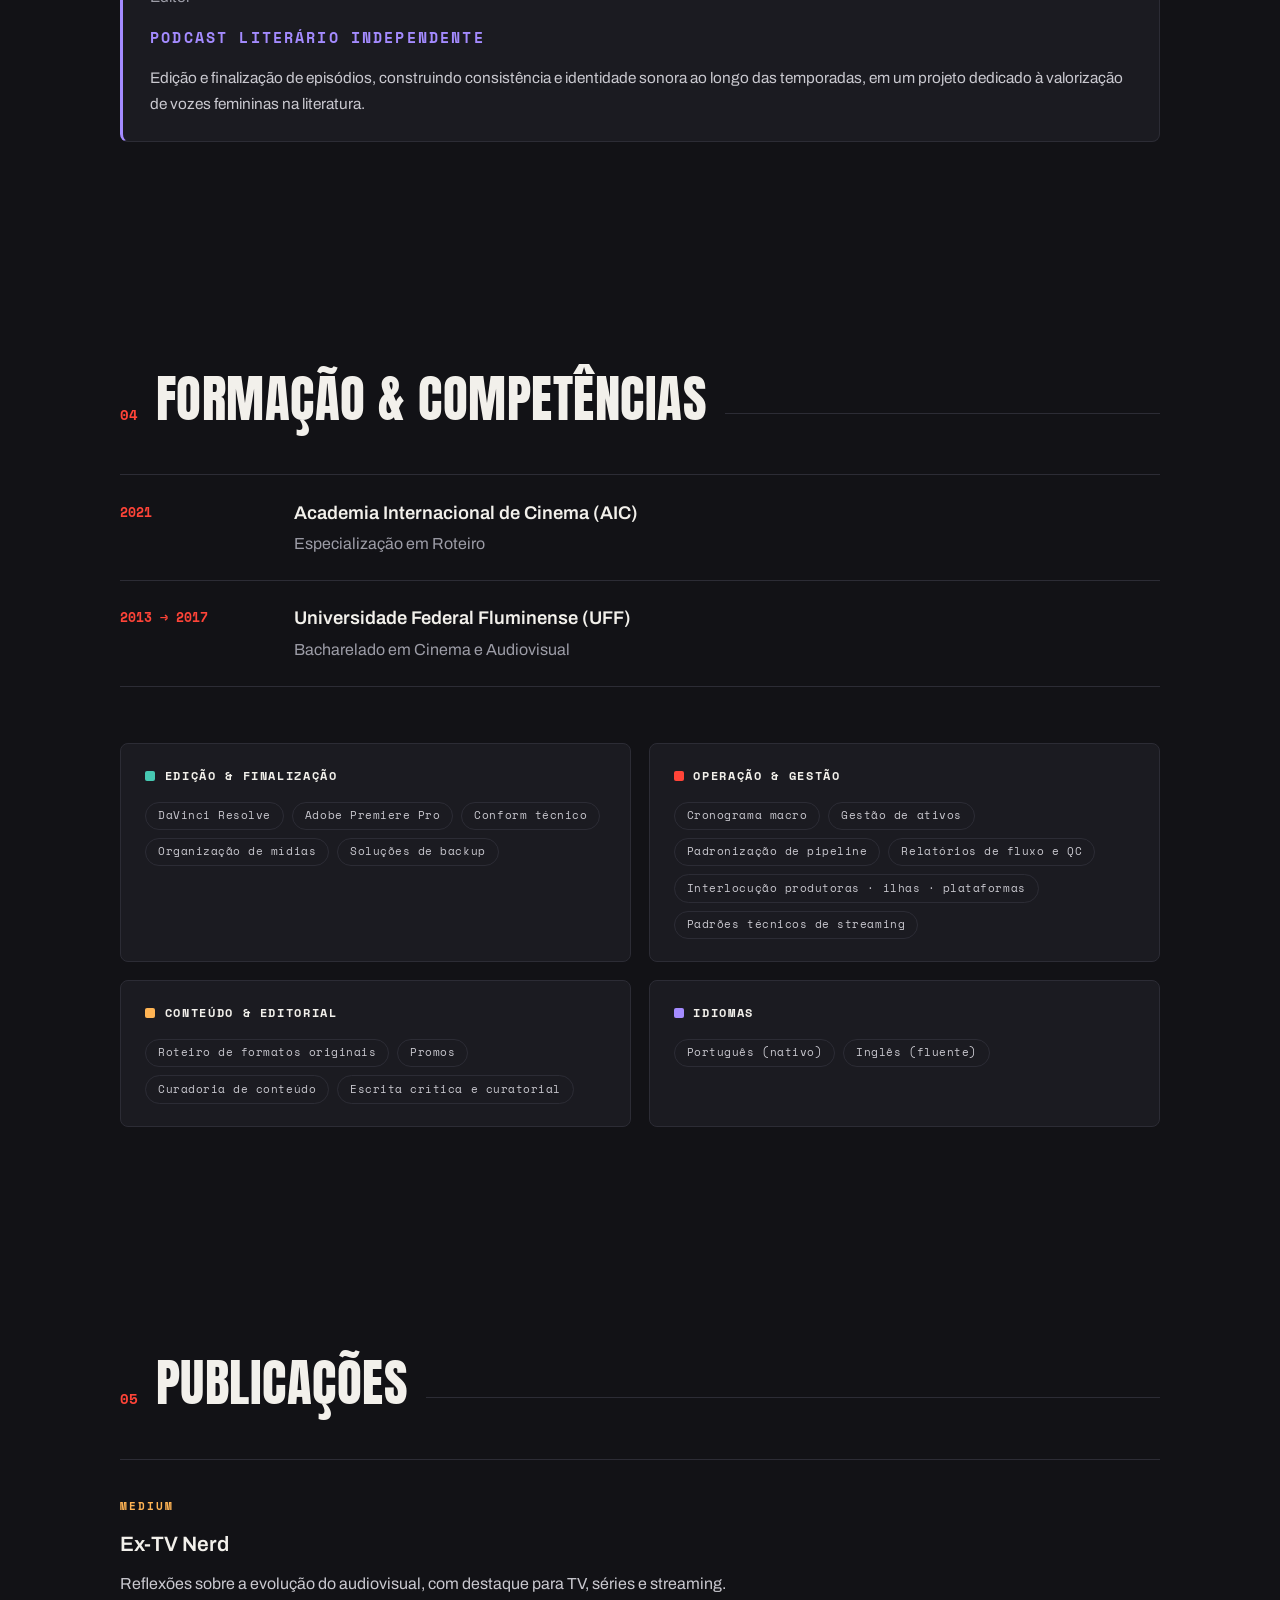
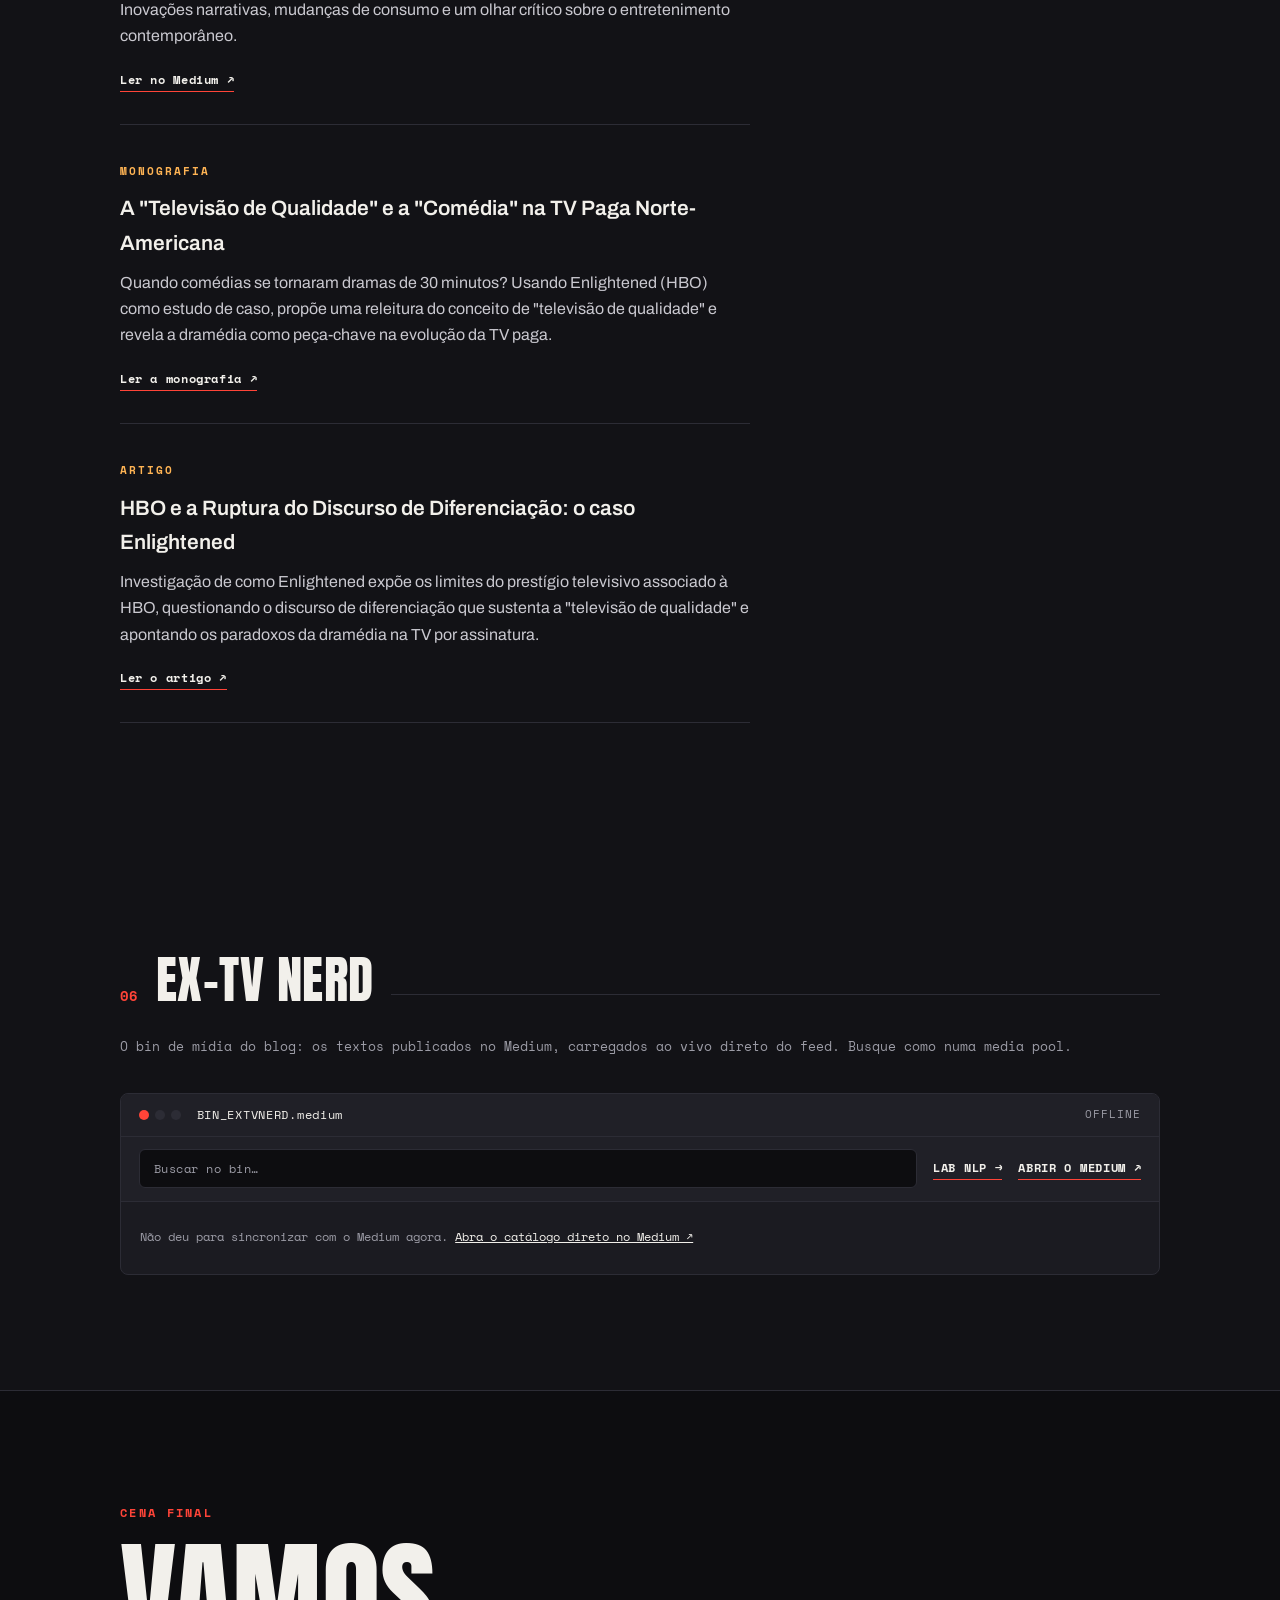
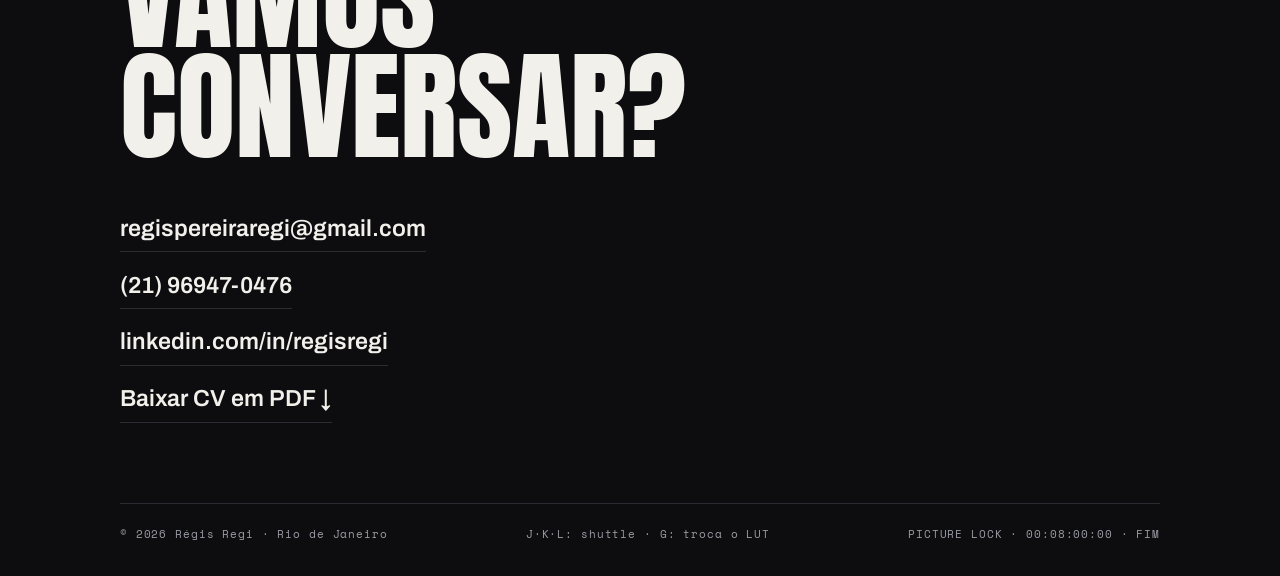
==== commit 982db157: "Polimento de design guiado pelas skills impeccable e taste-skill - Remove todos os travessões do cop" ====
--- a/index.html
+++ b/index.html
@@ -159,7 +159,7 @@
           <h2>Linha do tempo</h2>
           <span class="section-rule" aria-hidden="true"></span>
         </header>
-        <p class="section-sub reveal">2018 → hoje, montada como uma timeline de edição. Passe o mouse para fazer scrubbing, clique num clipe para abrir a sequência — e clique no cabeçalho de uma trilha para dar solo nela.</p>
+        <p class="section-sub reveal">2018 → hoje, montada como uma timeline de edição. Passe o mouse para fazer scrubbing, clique num clipe para abrir a sequência e clique no cabeçalho de uma trilha para dar solo nela.</p>
 
         <div class="nle reveal" id="nle">
           <div class="nle-bar">
@@ -555,7 +555,7 @@
         </div>
         <div class="footer-bottom">
           <span>© 2026 Régis Regi · Rio de Janeiro</span>
-          <span class="mono footer-hint" title="Como numa ilha de edição: J volta, K pausa, L avança · G troca o grade de cor">J · K · L — shuttle · G — troca o LUT</span>
+          <span class="mono footer-hint" title="Como numa ilha de edição: J volta, K pausa, L avança · G troca o grade de cor">J·K·L: shuttle · G: troca o LUT</span>
           <span class="mono">PICTURE LOCK · 00:08:00:00 · FIM</span>
         </div>
       </div>
--- a/css/style.css
+++ b/css/style.css
@@ -1969,6 +1969,14 @@
   max-width: 72ch;
 }
 
+.lab-contato {
+  margin-top: 1.6rem;
+  padding-top: 1.4rem;
+  border-top: 1px solid var(--line);
+  font-size: .95rem;
+  color: var(--body);
+}
+
 .lab-tip {
   position: fixed;
   z-index: 3000;
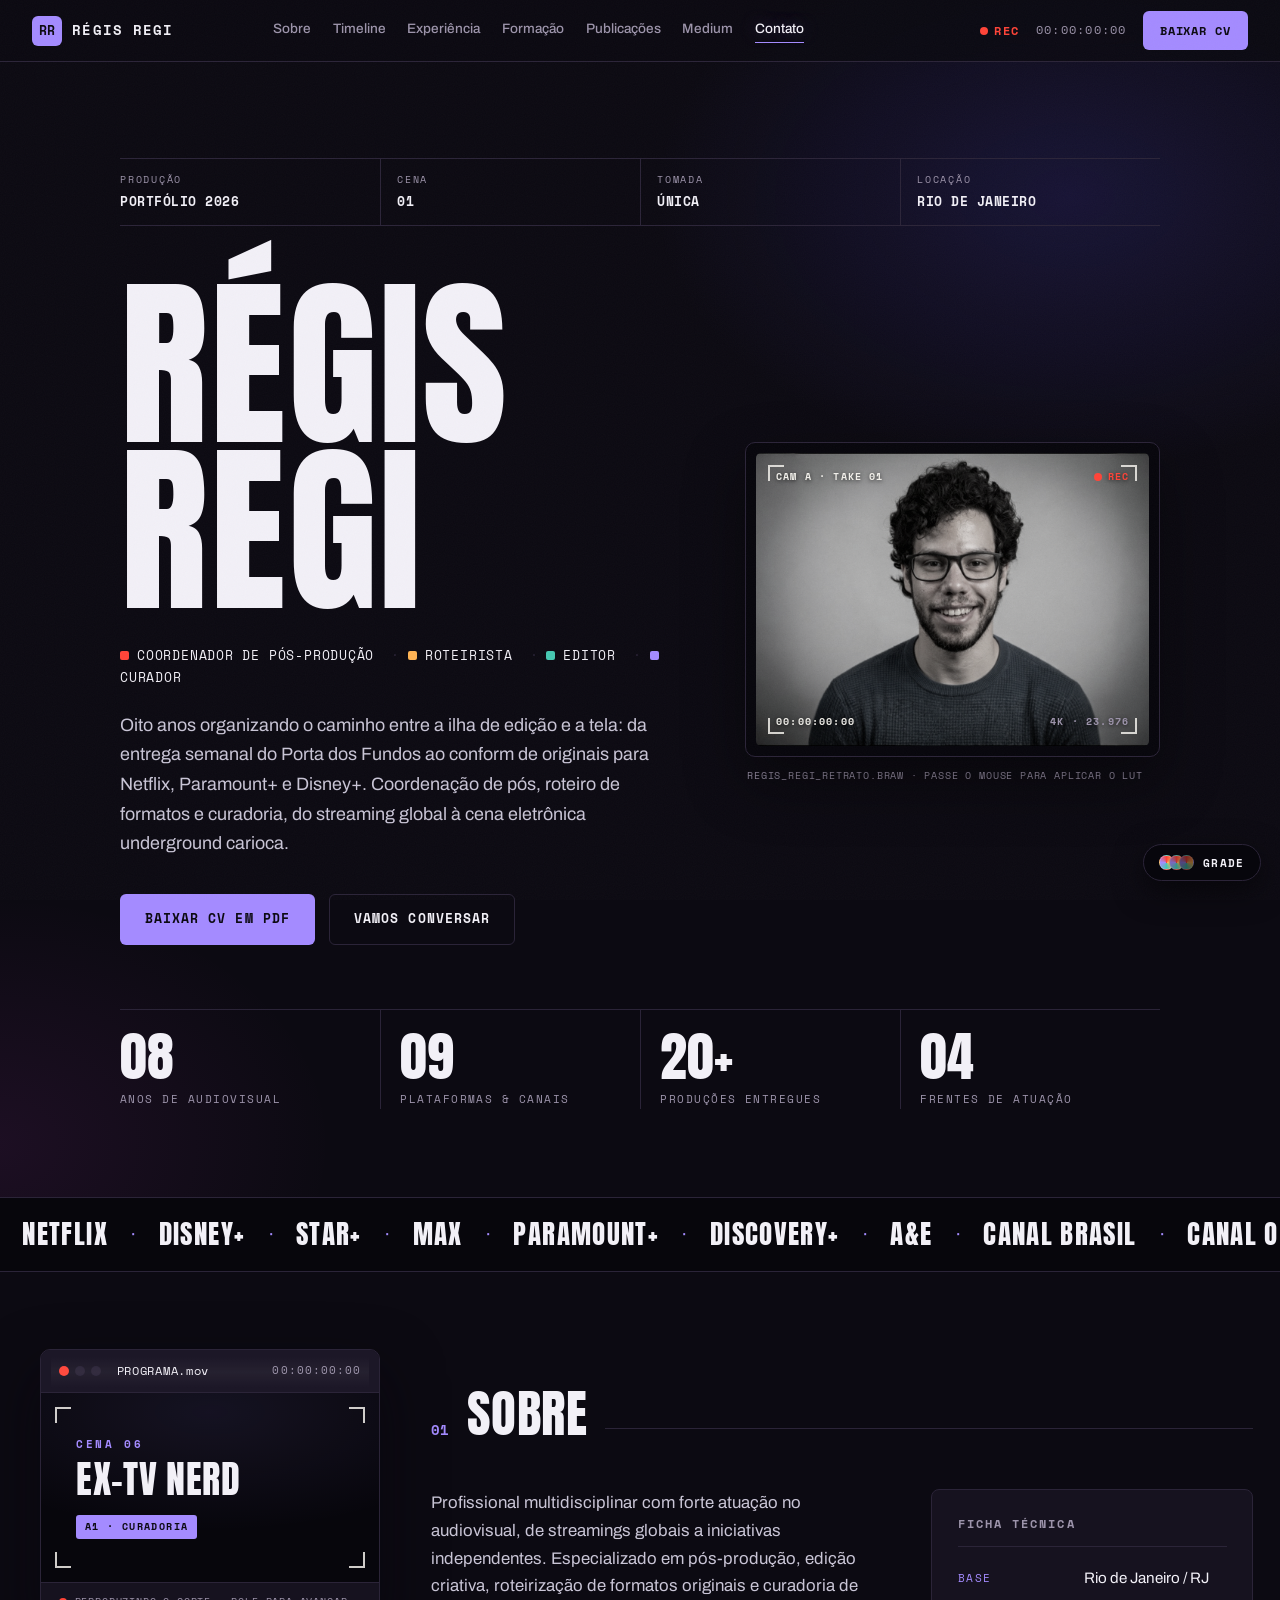
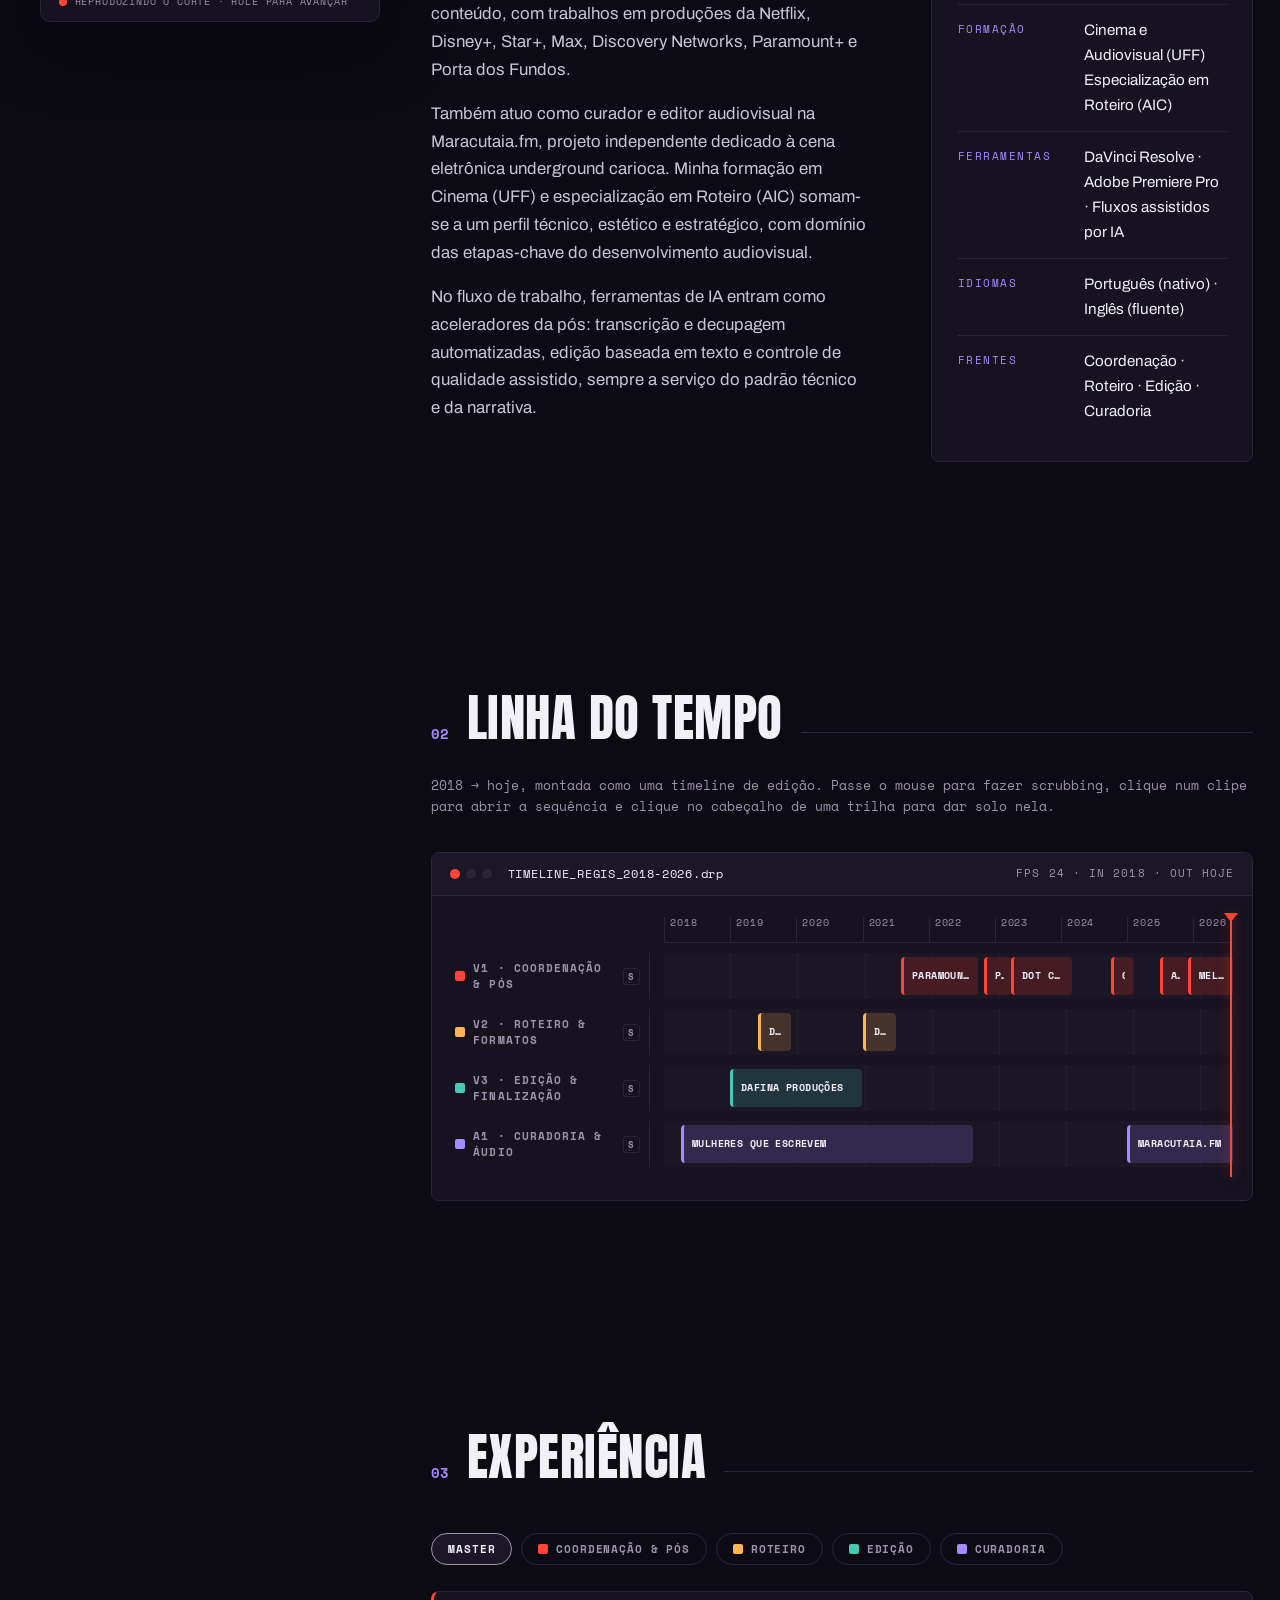
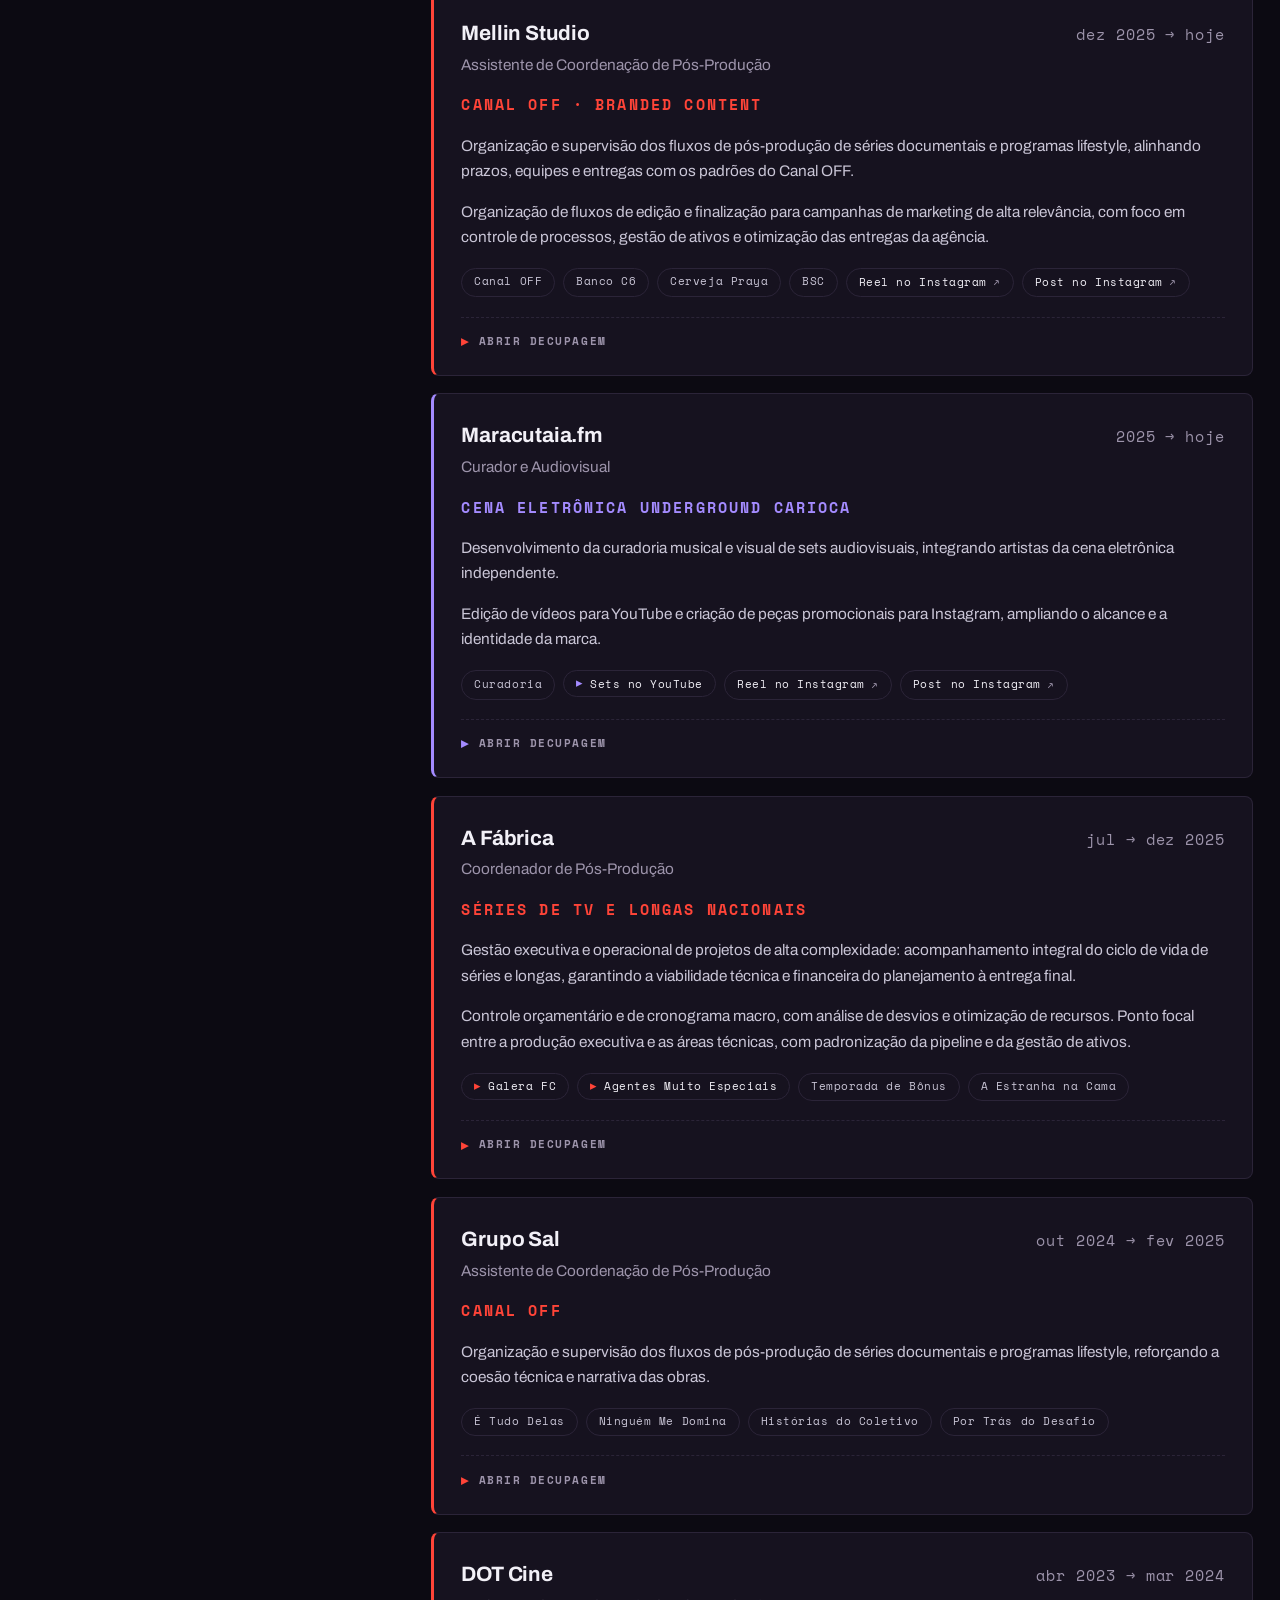
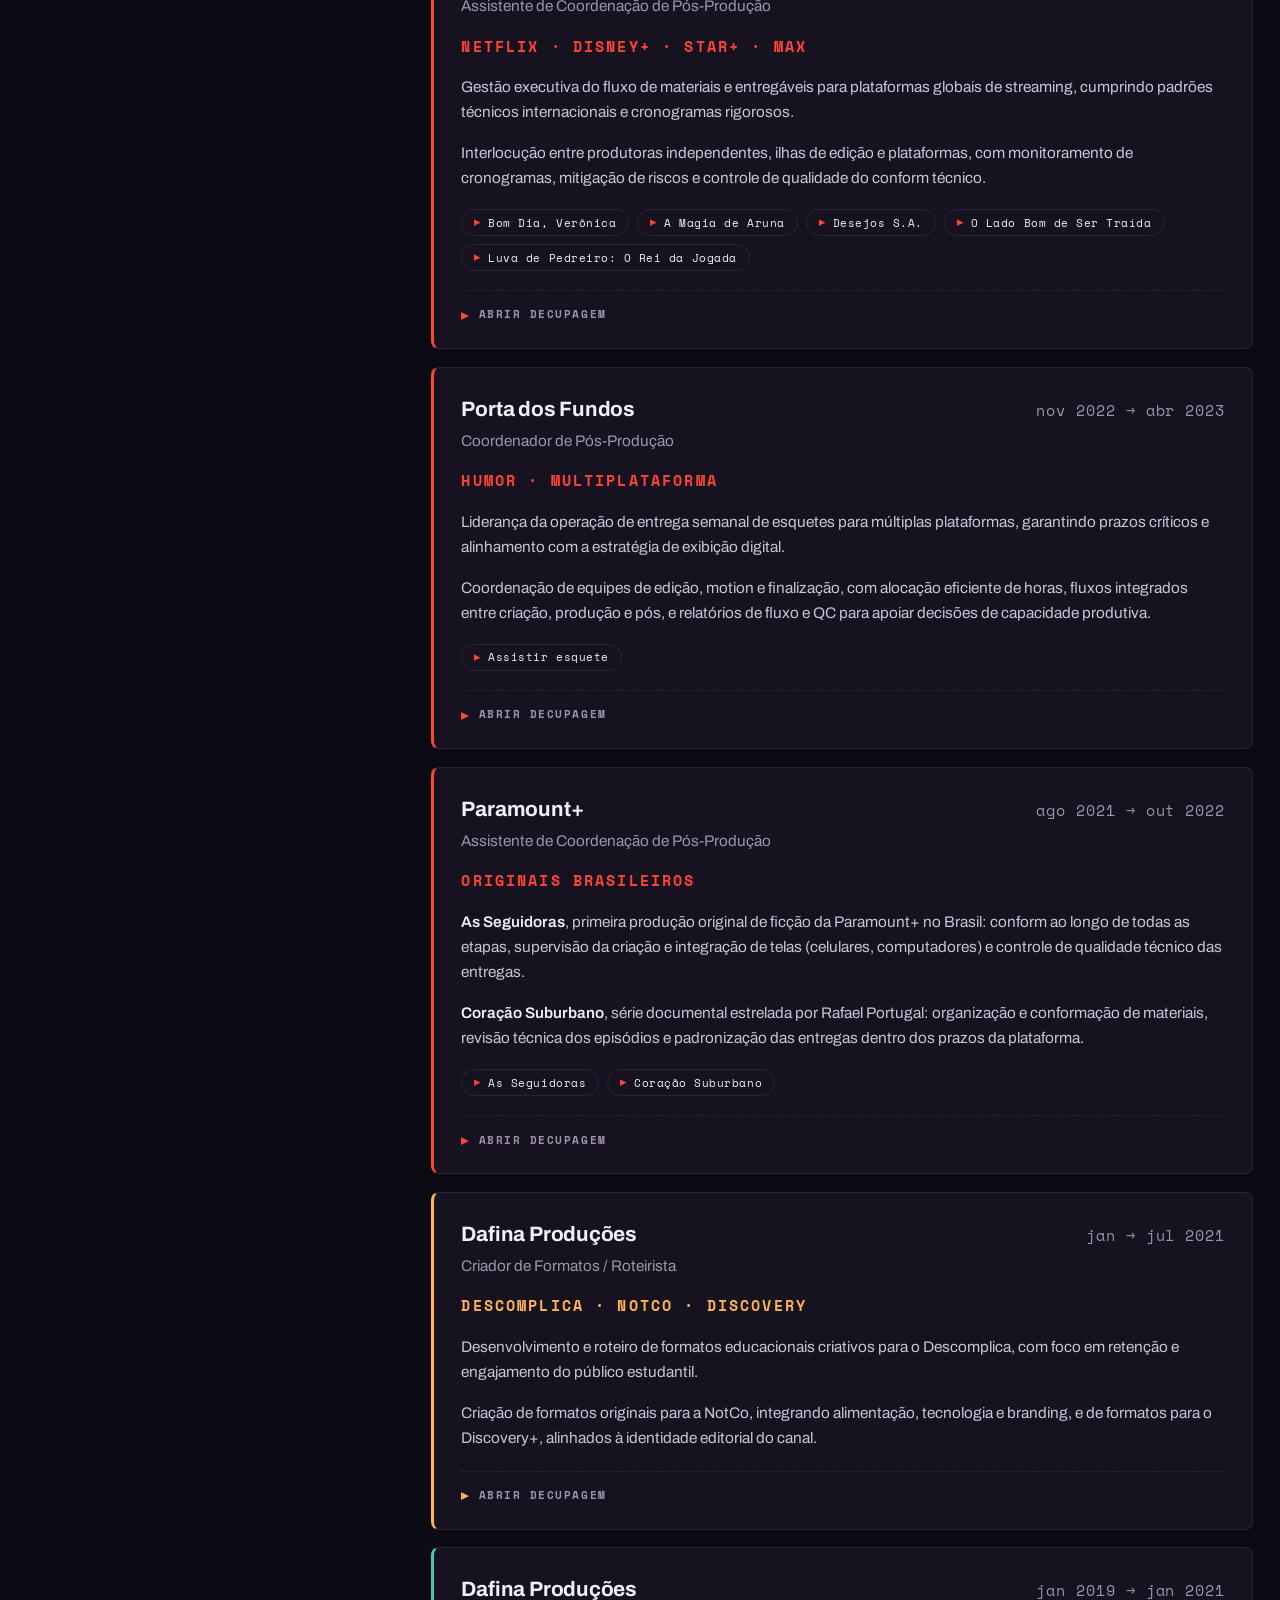
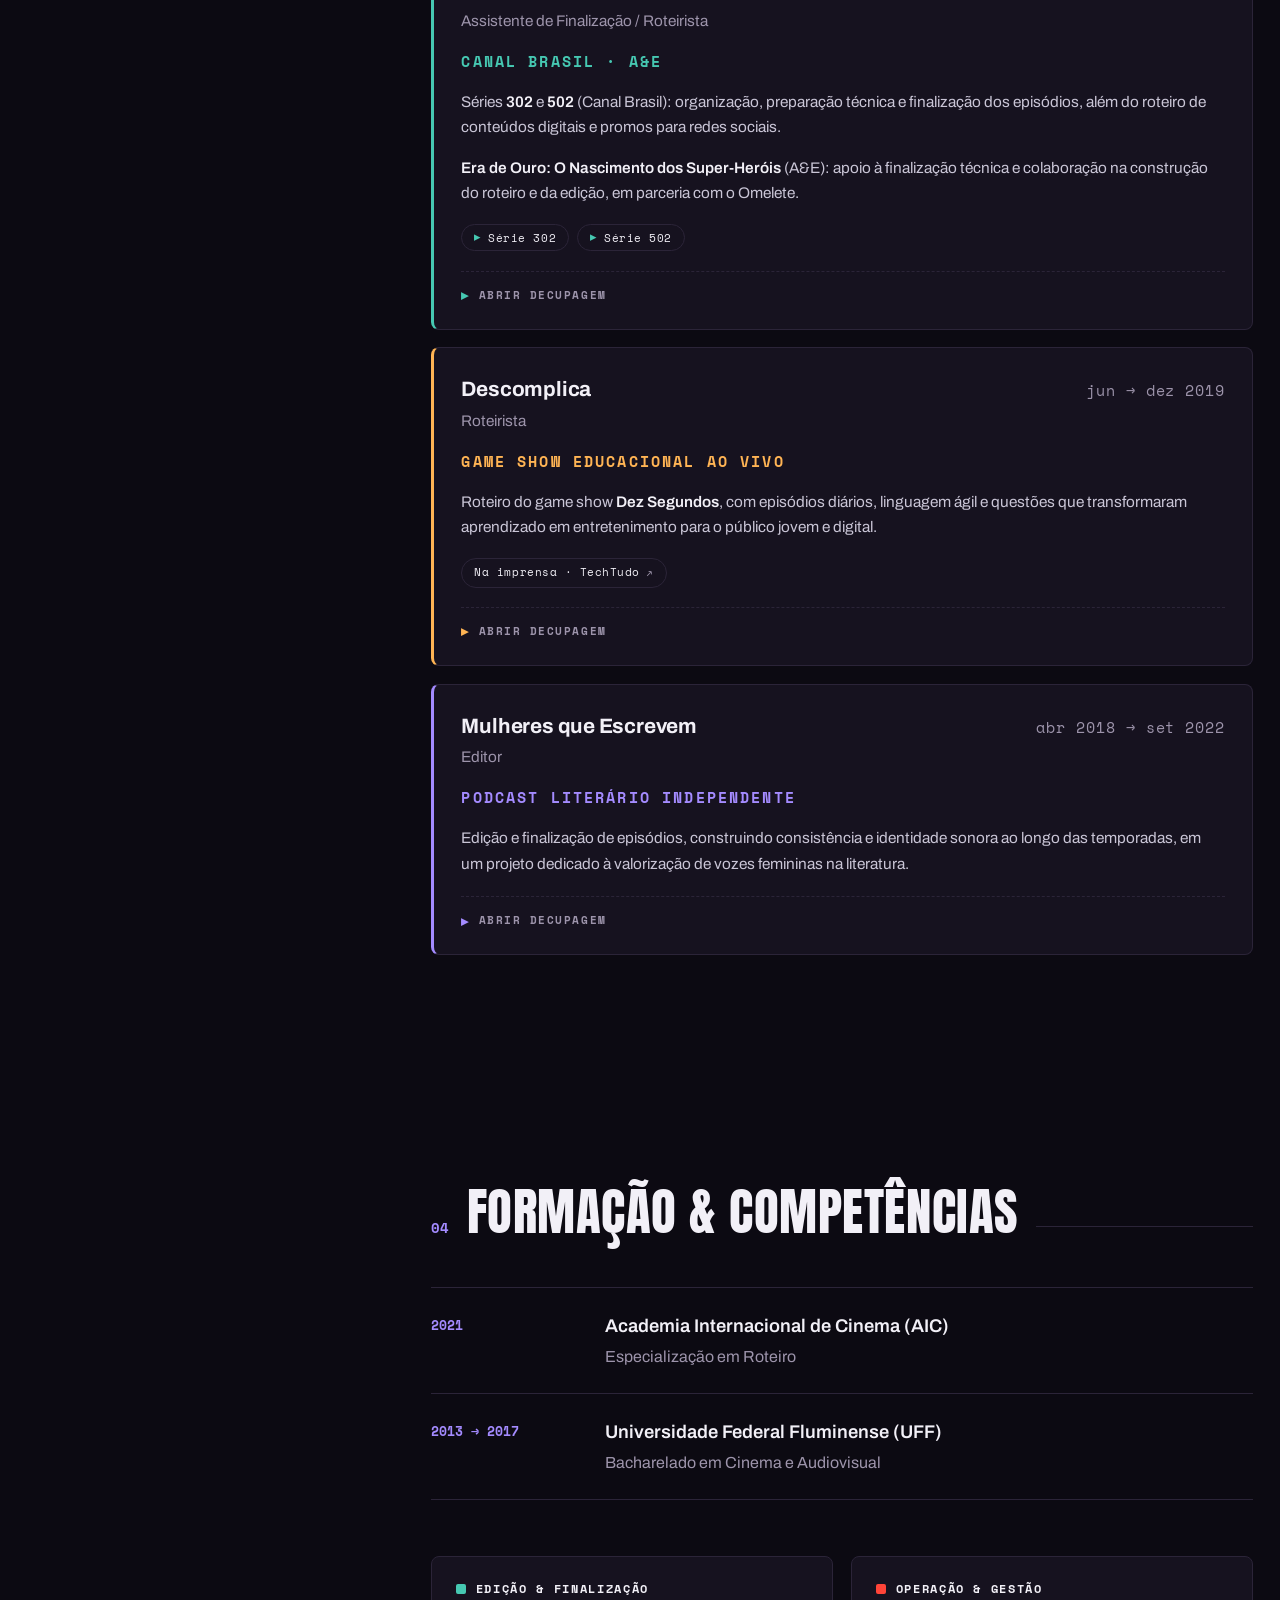
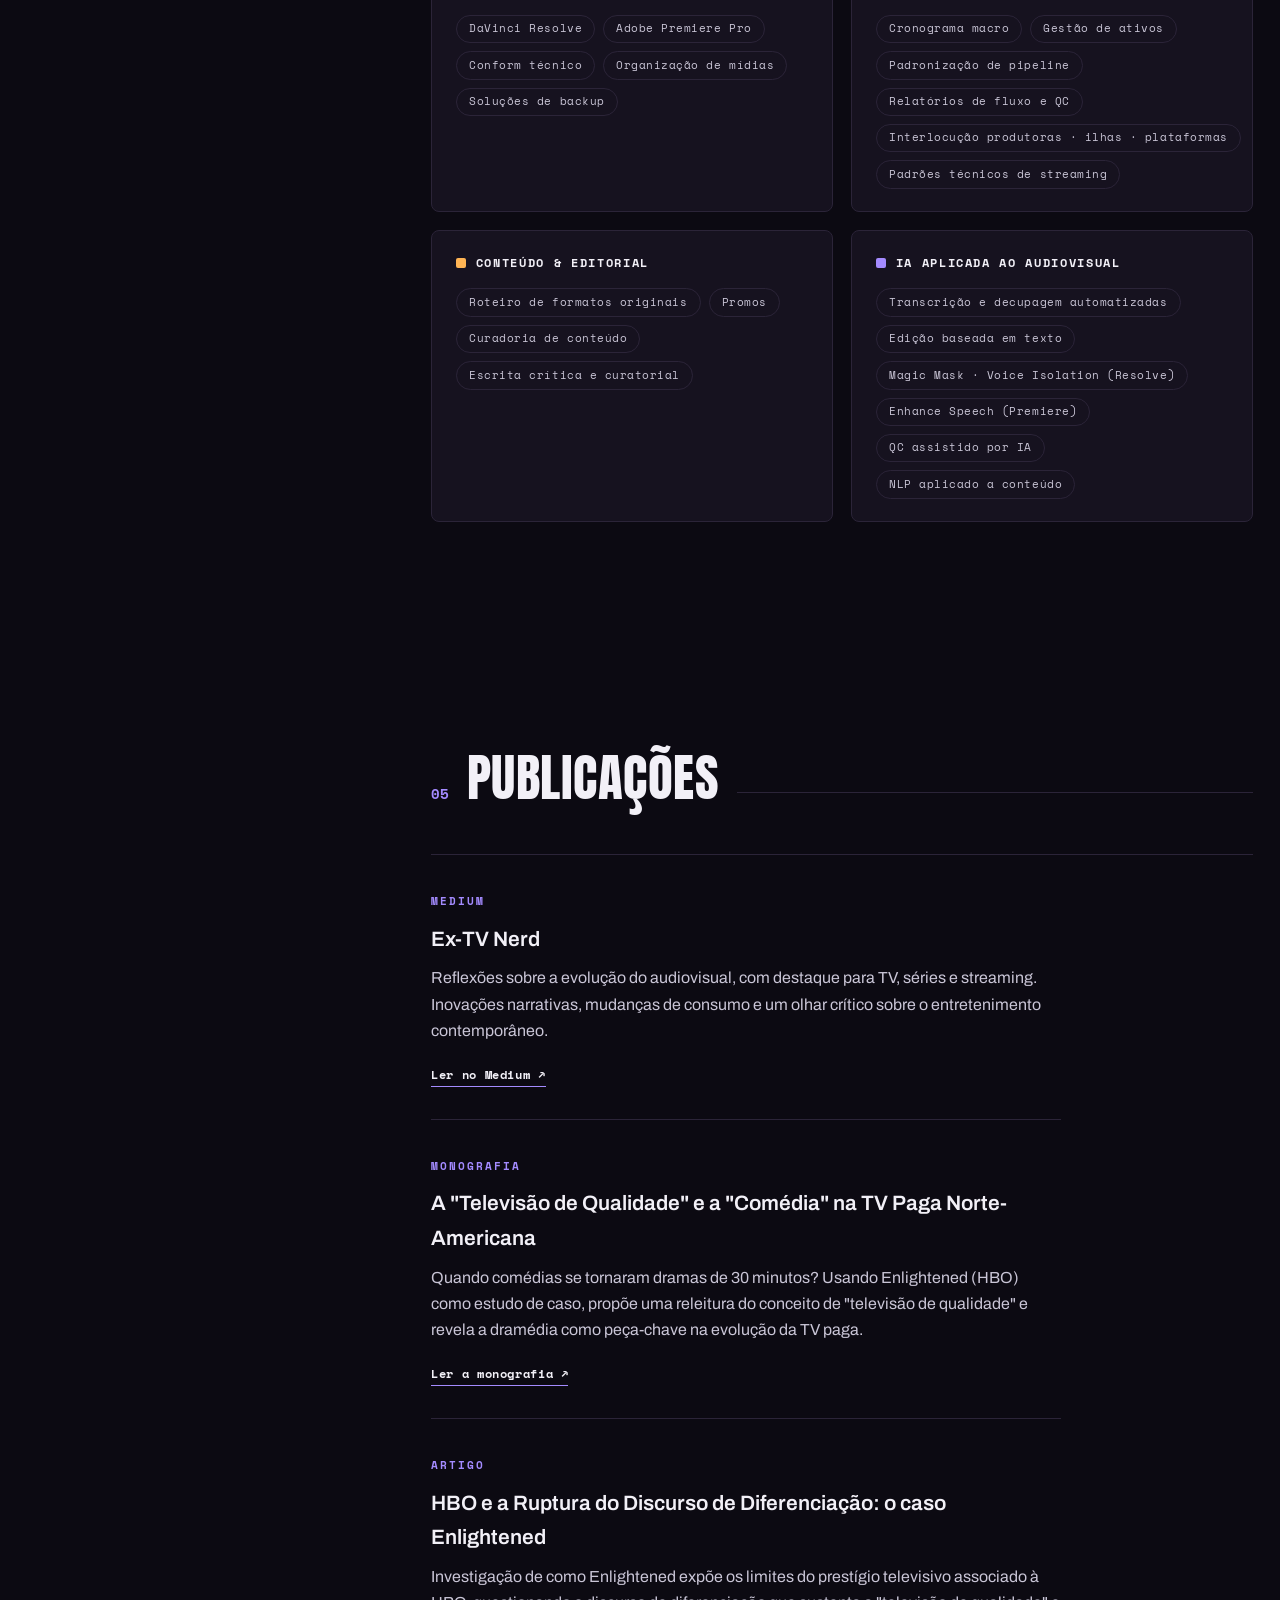
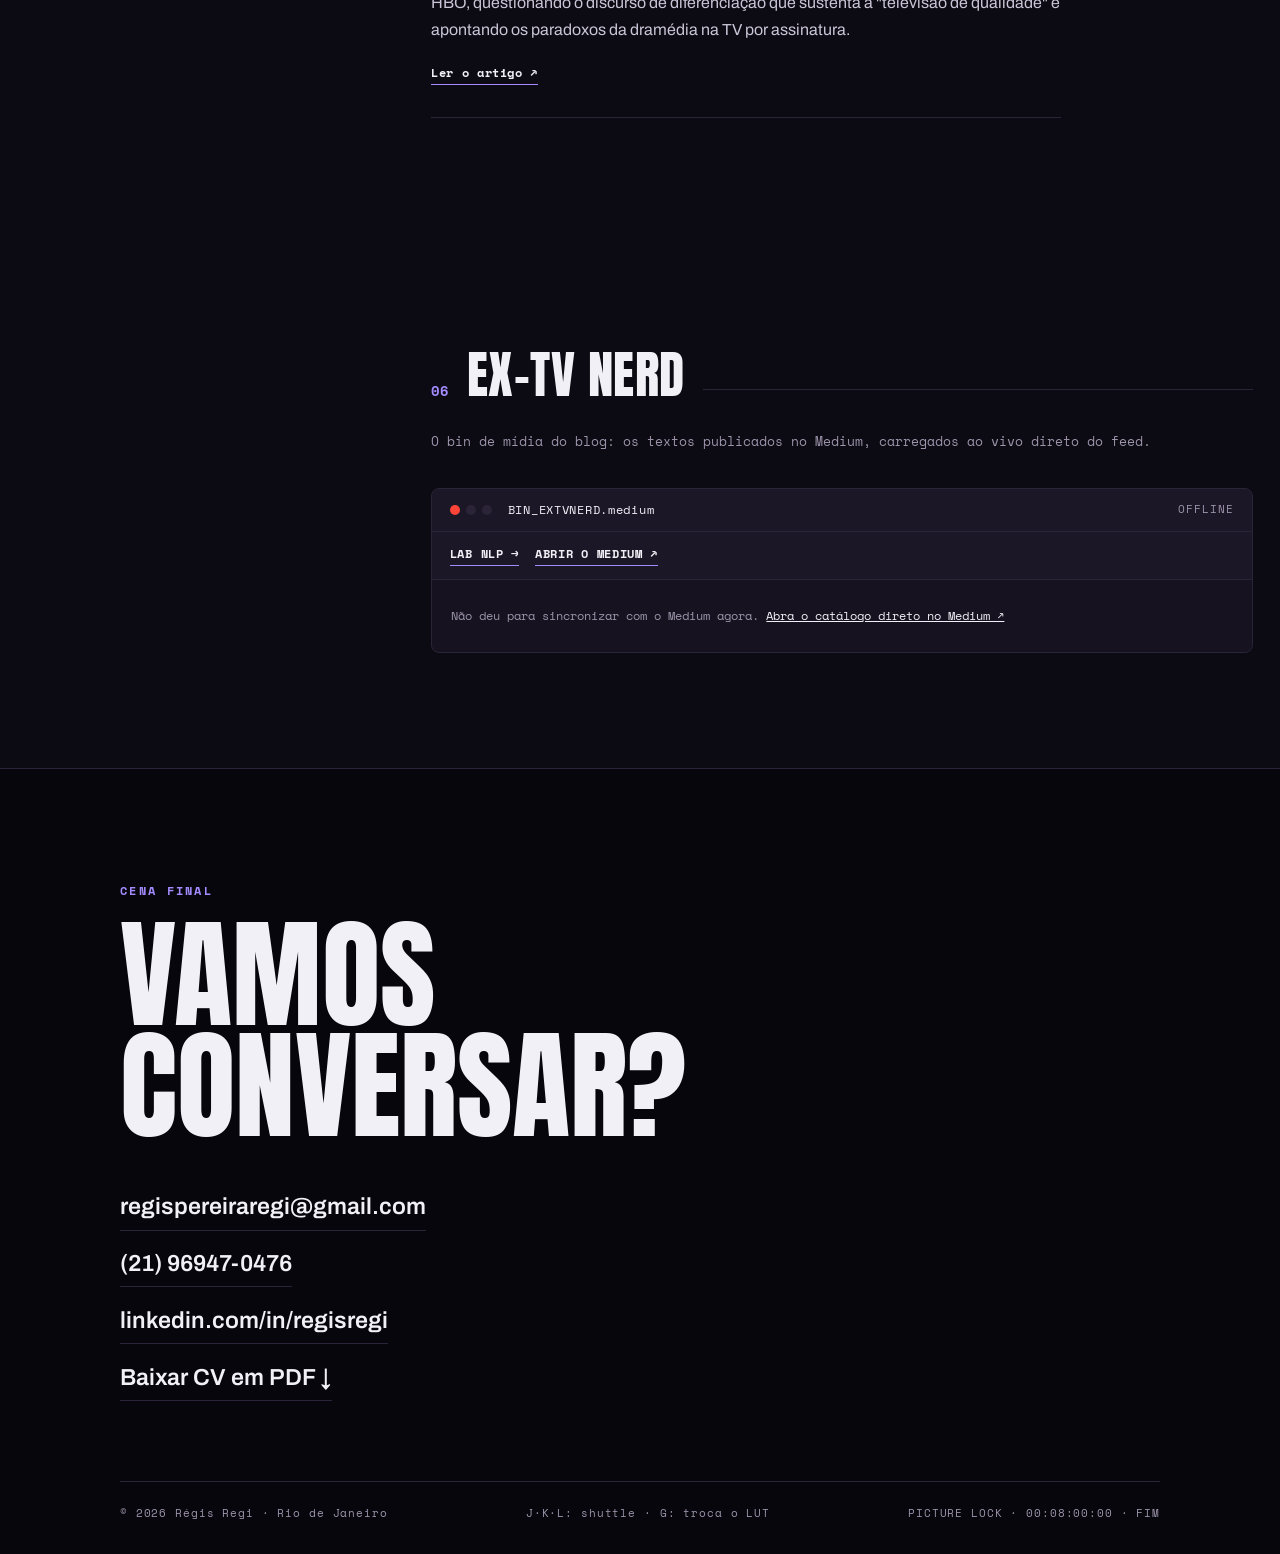
==== commit 6a92fde9: "Protótipo do layout 'Dois Monitores' Ilha de edição de dois monitores em desktop (>=1100px): coluna " ====
--- a/index.html
+++ b/index.html
@@ -9,11 +9,23 @@
   <meta property="og:description" content="8 anos de audiovisual entre streamings globais e projetos independentes. Coordenação de pós, roteiro de formatos, edição e curadoria.">
   <meta property="og:type" content="website">
   <meta property="og:locale" content="pt_BR">
+  <meta name="theme-color" content="#0c0a12">
   <link rel="icon" type="image/svg+xml" href="assets/favicon.svg">
   <link rel="preconnect" href="https://fonts.googleapis.com">
   <link rel="preconnect" href="https://fonts.gstatic.com" crossorigin>
   <link href="https://fonts.googleapis.com/css2?family=Anton&family=Archivo:wght@400;500;600;700&family=Space+Mono:wght@400;700&display=swap" rel="stylesheet">
   <link rel="stylesheet" href="css/style.css">
+  <!-- Google Analytics 4 · para ativar: crie a propriedade em analytics.google.com,
+       troque G-XXXXXXXXXX pelo ID de medição real e descomente o bloco abaixo.
+       (Mesmo bloco em analise.html; instruções completas no README.)
+  <script async src="https://www.googletagmanager.com/gtag/js?id=G-XXXXXXXXXX"></script>
+  <script>
+    window.dataLayer = window.dataLayer || [];
+    function gtag(){dataLayer.push(arguments);}
+    gtag('js', new Date());
+    gtag('config', 'G-XXXXXXXXXX', { anonymize_ip: true });
+  </script>
+  -->
 </head>
 <body>
   <a class="skip-link" href="#sobre">Pular para o conteúdo</a>
@@ -110,7 +122,29 @@
       </div>
     </div>
 
-    <!-- ===================== 01 · SOBRE ===================== -->
+    <!-- ===================== DOIS MONITORES =====================
+         Ilha de dois monitores: à esquerda, o "programa" (sticky)
+         reproduz a cena que o scroll está exibindo à direita. -->
+    <div class="duo">
+      <aside class="duo-monitor" aria-hidden="true">
+        <div class="duo-panel">
+          <div class="nle-bar">
+            <span class="nle-dots"><i></i><i></i><i></i></span>
+            <span class="nle-file">PROGRAMA.mov</span>
+            <span class="nle-tc" id="duo-tc">00:00:00:00</span>
+          </div>
+          <div class="duo-screen" id="duo-screen">
+            <span class="duo-cena" id="duo-cena">CENA 01</span>
+            <span class="duo-title" id="duo-title">Sobre</span>
+            <span class="duo-track" id="duo-track">MASTER</span>
+            <span class="monitor-corners"></span>
+            <span class="monitor-scan"></span>
+          </div>
+          <p class="duo-caption"><span class="rec-dot"></span>Reproduzindo o corte · role para avançar</p>
+        </div>
+      </aside>
+      <div class="duo-feed">
+
     <section class="section" id="sobre">
       <div class="container">
         <header class="section-head reveal">
@@ -135,6 +169,11 @@
               estético e estratégico, com domínio das etapas-chave do desenvolvimento
               audiovisual.
             </p>
+            <p>
+              No fluxo de trabalho, ferramentas de IA entram como aceleradores da pós:
+              transcrição e decupagem automatizadas, edição baseada em texto e controle de
+              qualidade assistido, sempre a serviço do padrão técnico e da narrativa.
+            </p>
           </div>
 
           <aside class="ficha reveal" aria-label="Ficha técnica">
@@ -142,7 +181,7 @@
             <dl>
               <div class="ficha-row"><dt>Base</dt><dd>Rio de Janeiro / RJ</dd></div>
               <div class="ficha-row"><dt>Formação</dt><dd>Cinema e Audiovisual (UFF)<br>Especialização em Roteiro (AIC)</dd></div>
-              <div class="ficha-row"><dt>Ferramentas</dt><dd>DaVinci Resolve · Adobe Premiere Pro</dd></div>
+              <div class="ficha-row"><dt>Ferramentas</dt><dd>DaVinci Resolve · Adobe Premiere Pro · Fluxos assistidos por IA</dd></div>
               <div class="ficha-row"><dt>Idiomas</dt><dd>Português (nativo) · Inglês (fluente)</dd></div>
               <div class="ficha-row"><dt>Frentes</dt><dd>Coordenação · Roteiro · Edição · Curadoria</dd></div>
             </dl>
@@ -257,6 +296,14 @@
               <li class="tag-media"><a class="tag-ext" href="https://www.instagram.com/mellinstudio.br/reel/DPkCyBqEtCL/" target="_blank" rel="noopener">Reel no Instagram</a></li>
               <li class="tag-media"><a class="tag-ext" href="https://www.instagram.com/p/DPMf_8aDmNV/" target="_blank" rel="noopener">Post no Instagram</a></li>
             </ul>
+            <details class="card-more">
+              <summary><span class="summary-abrir">Abrir decupagem</span><span class="summary-fechar">Fechar decupagem</span></summary>
+              <ul>
+                <li>Supervisão de ponta a ponta dos fluxos de pós das séries documentais e dos programas lifestyle do Canal OFF: prazos, equipes e entregáveis alinhados aos padrões técnicos e editoriais do canal.</li>
+                <li>Organização dos fluxos de edição e finalização de campanhas de marketing de alta visibilidade, atendendo contas como Banco C6, Cerveja Praya e BSC.</li>
+                <li>Controle de processos, gestão de ativos e versionamento de materiais, do offline ao master, com foco na otimização das entregas da agência.</li>
+              </ul>
+            </details>
           </article>
 
           <article class="card card-curadoria reveal" id="exp-maracutaia">
@@ -276,6 +323,14 @@
               <li class="tag-media"><a class="tag-ext" href="https://www.instagram.com/reel/DCkTfXAx_Wl/" target="_blank" rel="noopener">Reel no Instagram</a></li>
               <li class="tag-media"><a class="tag-ext" href="https://www.instagram.com/p/DQEdCi7jiX0/" target="_blank" rel="noopener">Post no Instagram</a></li>
             </ul>
+            <details class="card-more">
+              <summary><span class="summary-abrir">Abrir decupagem</span><span class="summary-fechar">Fechar decupagem</span></summary>
+              <ul>
+                <li>Curadoria musical e visual dos sets audiovisuais, integrando artistas da cena eletrônica independente carioca ao catálogo da marca.</li>
+                <li>Edição e finalização dos sets para o canal do YouTube, com decupagem de performance e identidade visual consistente entre episódios.</li>
+                <li>Criação de peças promocionais para Instagram, ampliando o alcance e consolidando a identidade da Maracutaia.fm nas plataformas.</li>
+              </ul>
+            </details>
           </article>
 
           <article class="card card-coord reveal" id="exp-fabrica">
@@ -294,6 +349,15 @@
               <li class="tag-media"><button class="tag-play" type="button" data-yt="LvlqcTjahDE" data-title="AGENTES_MUITO_ESPECIAIS_TRAILER">Agentes Muito Especiais</button></li>
               <li>Temporada de Bônus</li><li>A Estranha na Cama</li>
             </ul>
+            <details class="card-more">
+              <summary><span class="summary-abrir">Abrir decupagem</span><span class="summary-fechar">Fechar decupagem</span></summary>
+              <ul>
+                <li><strong>Ciclo de vida completo:</strong> acompanhamento integral de séries e longas como Galera FC, Agentes Muito Especiais, Temporada de Bônus e A Estranha na Cama, do planejamento à entrega final, garantindo viabilidade técnica e financeira.</li>
+                <li><strong>Cronograma e orçamento:</strong> formulação e monitoramento de cronogramas macro, análise de desvios e otimização de recursos para aderência aos orçamentos aprovados.</li>
+                <li><strong>Interface estratégica:</strong> ponto focal entre a produção executiva e as áreas técnicas, integrando as demandas artísticas às necessidades operacionais e contratuais da produtora.</li>
+                <li><strong>Padronização:</strong> implementação de fluxos de gestão de ativos e melhoria contínua da pipeline, com foco em eficiência administrativa e qualidade das entregas.</li>
+              </ul>
+            </details>
           </article>
 
           <article class="card card-coord reveal" id="exp-gruposal">
@@ -309,6 +373,13 @@
             <ul class="tags">
               <li>É Tudo Delas</li><li>Ninguém Me Domina</li><li>Histórias do Coletivo</li><li>Por Trás do Desafio</li>
             </ul>
+            <details class="card-more">
+              <summary><span class="summary-abrir">Abrir decupagem</span><span class="summary-fechar">Fechar decupagem</span></summary>
+              <ul>
+                <li>Organização e supervisão dos fluxos de pós de séries documentais e programas lifestyle, alinhando prazos, equipes e entregas aos padrões do Canal OFF.</li>
+                <li>Participação ativa em É Tudo Delas (2024), Ninguém Me Domina (2025), Histórias do Coletivo (2025) e Por Trás do Desafio (2025), reforçando a coesão técnica e narrativa das obras.</li>
+              </ul>
+            </details>
           </article>
 
           <article class="card card-coord reveal" id="exp-dot">
@@ -329,6 +400,15 @@
               <li class="tag-media"><button class="tag-play" type="button" data-yt="HggZDpcmeO4" data-title="O_LADO_BOM_DE_SER_TRAIDA_TRAILER">O Lado Bom de Ser Traída</button></li>
               <li class="tag-media"><button class="tag-play" type="button" data-yt="TDi4yirmR00" data-title="LUVA_DE_PEDREIRO_TRAILER">Luva de Pedreiro: O Rei da Jogada</button></li>
             </ul>
+            <details class="card-more">
+              <summary><span class="summary-abrir">Abrir decupagem</span><span class="summary-fechar">Fechar decupagem</span></summary>
+              <ul>
+                <li><strong>Players globais:</strong> gestão executiva do fluxo de materiais e entregáveis de Bom Dia, Verônica (Netflix), A Magia de Aruna (Disney+), Desejos S.A. (Star+), O Lado Bom de Ser Traída (Netflix) e Luva de Pedreiro: O Rei da Jogada (Max), cumprindo specs técnicas internacionais.</li>
+                <li><strong>Interlocução:</strong> ponte entre produtoras independentes, ilhas de edição e plataformas, traduzindo demandas executivas com precisão para as equipes operacionais.</li>
+                <li><strong>Mitigação de riscos:</strong> acompanhamento de todas as etapas da pós com ferramentas de controle, prevendo gargalos e assegurando pontualidade em projetos multiepisódicos de alta complexidade.</li>
+                <li><strong>QC e conformidade:</strong> supervisão da organização de mídias e do conform técnico, com o produto final alinhado às especificações contratuais de cada parceiro.</li>
+              </ul>
+            </details>
           </article>
 
           <article class="card card-coord reveal" id="exp-porta">
@@ -345,6 +425,15 @@
             <ul class="tags">
               <li class="tag-media"><button class="tag-play" type="button" data-yt="h26072NTKvQ" data-title="PORTA_DOS_FUNDOS_MATERIAL">Assistir esquete</button></li>
             </ul>
+            <details class="card-more">
+              <summary><span class="summary-abrir">Abrir decupagem</span><span class="summary-fechar">Fechar decupagem</span></summary>
+              <ul>
+                <li><strong>Operação de alta demanda:</strong> gestão do fluxo completo de entrega semanal de esquetes para múltiplas plataformas, com prazos críticos e alinhamento à estratégia de exibição digital.</li>
+                <li><strong>Gestão de recursos:</strong> coordenação de equipes multidisciplinares de edição, motion e finalização, com alocação eficiente de horas e interface direta com o time criativo.</li>
+                <li><strong>Fluxos integrados:</strong> padronização da comunicação e dos processos entre criação, produção e pós, eliminando gargalos e garantindo consistência técnica e editorial do portfólio de humor.</li>
+                <li><strong>Performance:</strong> relatórios de fluxo de entrega e controle de qualidade para apoiar decisões de capacidade produtiva e necessidade de investimento.</li>
+              </ul>
+            </details>
           </article>
 
           <article class="card card-coord reveal" id="exp-paramount">
@@ -362,6 +451,16 @@
               <li class="tag-media"><button class="tag-play" type="button" data-yt="8ZNqLAqp_Y8" data-title="AS_SEGUIDORAS_MATERIAL">As Seguidoras</button></li>
               <li class="tag-media"><button class="tag-play" type="button" data-yt="HC9PjbCKTT0" data-title="CORACAO_SUBURBANO_MATERIAL">Coração Suburbano</button></li>
             </ul>
+            <details class="card-more">
+              <summary><span class="summary-abrir">Abrir decupagem</span><span class="summary-fechar">Fechar decupagem</span></summary>
+              <ul>
+                <li><strong>As Seguidoras:</strong> conform ao longo de todas as etapas da pós, garantindo organização e consistência narrativa da primeira ficção original da plataforma no Brasil.</li>
+                <li><strong>As Seguidoras:</strong> supervisão da criação e integração de telas (celulares, computadores), elemento essencial da narrativa, assegurando coesão visual e funcionalidade dramática.</li>
+                <li><strong>As Seguidoras:</strong> controle de qualidade técnico e revisão de conteúdo, com aderência às especificações da plataforma na entrega final.</li>
+                <li><strong>Coração Suburbano:</strong> organização e conformação de materiais, revisão técnica dos episódios e padronização das entregas dentro dos prazos da plataforma.</li>
+                <li><strong>Coração Suburbano:</strong> suporte contínuo à equipe de pós, contribuindo para um pipeline eficiente num projeto pioneiro do catálogo nacional do streaming.</li>
+              </ul>
+            </details>
           </article>
 
           <article class="card card-roteiro reveal" id="exp-dafina-formatos">
@@ -375,6 +474,14 @@
             <p class="card-context">Descomplica · NotCo · Discovery</p>
             <p>Desenvolvimento e roteiro de formatos educacionais criativos para o Descomplica, com foco em retenção e engajamento do público estudantil.</p>
             <p>Criação de formatos originais para a NotCo, integrando alimentação, tecnologia e branding, e de formatos para o Discovery+, alinhados à identidade editorial do canal.</p>
+            <details class="card-more">
+              <summary><span class="summary-abrir">Abrir decupagem</span><span class="summary-fechar">Fechar decupagem</span></summary>
+              <ul>
+                <li><strong>Descomplica:</strong> formatos educacionais criativos e acessíveis, alinhando conteúdo pedagógico à linguagem audiovisual e elevando retenção e engajamento na plataforma.</li>
+                <li><strong>NotCo:</strong> formatos originais que traduziram o posicionamento inovador da marca em narrativas audiovisuais, integrando alimentação, tecnologia e branding.</li>
+                <li><strong>Discovery Networks:</strong> criação e roteiro de formatos originais para o Discovery+, expandindo o portfólio digital e reforçando a proposta editorial do canal no streaming.</li>
+              </ul>
+            </details>
           </article>
 
           <article class="card card-edicao reveal" id="exp-dafina-final">
@@ -392,6 +499,14 @@
               <li class="tag-media"><button class="tag-play" type="button" data-list="PLeN4eLs3ScfCBxwSvJLfvS7eYRyJUZ6id" data-title="SERIE_302">Série 302</button></li>
               <li class="tag-media"><button class="tag-play" type="button" data-list="PLeN4eLs3ScfCU5ZhM3XQBPJQpcydHrGg6" data-title="SERIE_502">Série 502</button></li>
             </ul>
+            <details class="card-more">
+              <summary><span class="summary-abrir">Abrir decupagem</span><span class="summary-fechar">Fechar decupagem</span></summary>
+              <ul>
+                <li><strong>Séries 302 e 502:</strong> organização, preparação técnica e finalização dos episódios para o Canal Brasil, garantindo consistência visual e narrativa entre temporadas.</li>
+                <li><strong>Redes sociais:</strong> roteiro de conteúdos digitais e promos, ampliando o alcance das produções e a presença online das marcas.</li>
+                <li><strong>Era de Ouro: O Nascimento dos Super-Heróis (A&amp;E):</strong> apoio à finalização técnica dos episódios e colaboração na construção do roteiro e da edição, em parceria com o Omelete.</li>
+              </ul>
+            </details>
           </article>
 
           <article class="card card-roteiro reveal" id="exp-descomplica">
@@ -407,6 +522,13 @@
             <ul class="tags">
               <li class="tag-media"><a class="tag-ext" href="https://www.techtudo.com.br/dicas-e-tutoriais/2019/10/temas-que-podem-cair-no-enem-2019-estude-no-10-segundos-do-descomplica.ghtml" target="_blank" rel="noopener">Na imprensa · TechTudo</a></li>
             </ul>
+            <details class="card-more">
+              <summary><span class="summary-abrir">Abrir decupagem</span><span class="summary-fechar">Fechar decupagem</span></summary>
+              <ul>
+                <li>Roteiro diário do game show educacional ao vivo Dez Segundos, com conteúdo dinâmico, linguagem ágil e foco em engajamento do público jovem e digital.</li>
+                <li>Desenvolvimento de questões e interações que transformaram aprendizado em entretenimento, fortalecendo a proposta de educação inovadora da plataforma.</li>
+              </ul>
+            </details>
           </article>
 
           <article class="card card-curadoria reveal" id="exp-mqe">
@@ -419,6 +541,13 @@
             </div>
             <p class="card-context">Podcast literário independente</p>
             <p>Edição e finalização de episódios, construindo consistência e identidade sonora ao longo das temporadas, em um projeto dedicado à valorização de vozes femininas na literatura.</p>
+            <details class="card-more">
+              <summary><span class="summary-abrir">Abrir decupagem</span><span class="summary-fechar">Fechar decupagem</span></summary>
+              <ul>
+                <li>Edição e finalização de episódios ao longo de mais de quatro anos, construindo a identidade sonora do podcast temporada após temporada.</li>
+                <li>Tratamento e montagem de áudio com padrão consistente de escuta, em um projeto independente dedicado à valorização de vozes femininas na literatura.</li>
+              </ul>
+            </details>
           </article>
 
         </div>
@@ -471,9 +600,9 @@
             </ul>
           </div>
           <div class="skill-panel reveal">
-            <h3><b class="chip chip-curadoria"></b>Idiomas</h3>
-            <ul class="tags">
-              <li>Português (nativo)</li><li>Inglês (fluente)</li>
+            <h3><b class="chip chip-curadoria"></b>IA aplicada ao audiovisual</h3>
+            <ul class="tags">
+              <li>Transcrição e decupagem automatizadas</li><li>Edição baseada em texto</li><li>Magic Mask · Voice Isolation (Resolve)</li><li>Enhance Speech (Premiere)</li><li>QC assistido por IA</li><li>NLP aplicado a conteúdo</li>
             </ul>
           </div>
         </div>
@@ -522,7 +651,7 @@
           <h2>Ex-TV Nerd</h2>
           <span class="section-rule" aria-hidden="true"></span>
         </header>
-        <p class="section-sub reveal">O bin de mídia do blog: os textos publicados no Medium, carregados ao vivo direto do feed. Busque como numa media pool.</p>
+        <p class="section-sub reveal">O bin de mídia do blog: os textos publicados no Medium, carregados ao vivo direto do feed.</p>
 
         <div class="bin reveal" id="bin">
           <div class="nle-bar">
@@ -531,7 +660,6 @@
             <span class="nle-tc" id="bin-count" aria-hidden="true">SINCRONIZANDO…</span>
           </div>
           <div class="bin-toolbar">
-            <input type="search" id="bin-search" class="bin-search" placeholder="Buscar no bin…" aria-label="Buscar artigos do Medium" autocomplete="off">
             <a class="bin-open" href="analise.html">Lab NLP →</a>
             <a class="bin-open" href="https://extvnerd.medium.com" target="_blank" rel="noopener">Abrir o Medium ↗</a>
           </div>
@@ -541,6 +669,9 @@
         </div>
       </div>
     </section>
+
+      </div>
+    </div>
 
     <!-- ===================== CONTATO ===================== -->
     <footer class="footer" id="contato">
--- a/css/style.css
+++ b/css/style.css
@@ -1,29 +1,37 @@
 /* ============================================================
    RÉGIS REGI · PORTFÓLIO 2026
-   Direção visual: sala de edição. Fundo de suíte escura,
-   clipes coloridos como labels de NLE, timecode e slate.
+   Direção visual: sala de edição em preto e roxo. Fundo de
+   suíte escura com casta violeta, clipes coloridos como labels
+   de NLE, timecode e slate.
    ------------------------------------------------------------
-   Paleta (labels de clipe):
+   Cores funcionais de NLE (não são decoração, são semântica):
    --rec      vermelho REC / playhead / coordenação
-   --amber    âmbar / roteiro & formatos
+   --amber    âmbar / solo / roteiro & formatos
    --teal     verde-água / edição & finalização
    --violet   violeta / curadoria & áudio
+   Acentos de marca (o "cromo" do site):
+   --violet   também é o acento dominante da interface
+   --electric azul-violeta elétrico · APENAS em brilhos e no
+              gradiente da barra de progresso
+   --magenta  magenta · APENAS em brilhos e no mesmo gradiente
    ============================================================ */
 
 :root {
-  --bg: #121216;
-  --bg-deep: #0d0d10;
-  --panel: #1b1b21;
-  --panel-2: #202027;
-  --line: #2c2c35;
-  --text: #f2f0eb;
-  --body: #c9c8cf;
-  --muted: #9c9ca6;
+  --bg: #0c0a12;
+  --bg-deep: #07060c;
+  --panel: #16121f;
+  --panel-2: #1c1727;
+  --line: #2b2438;
+  --text: #f2f0f7;
+  --body: #c9c5d6;
+  --muted: #9d94ab;
 
   --rec: #ff4438;
   --amber: #ffb454;
   --teal: #46c8b2;
   --violet: #a48bff;
+  --electric: #5246e0;
+  --magenta: #c93fd0;
 
   --font-display: "Anton", "Arial Narrow", sans-serif;
   --font-body: "Archivo", "Helvetica Neue", sans-serif;
@@ -60,10 +68,10 @@
 ul { margin: 0; padding: 0; list-style: none; }
 dl, dt, dd { margin: 0; }
 
-::selection { background: var(--rec); color: var(--bg); }
+::selection { background: var(--violet); color: var(--bg); }
 
 :focus-visible {
-  outline: 2px solid var(--amber);
+  outline: 2px solid var(--violet);
   outline-offset: 2px;
   border-radius: 2px;
 }
@@ -81,7 +89,7 @@
   left: -999px;
   top: 8px;
   z-index: 3000;
-  background: var(--rec);
+  background: var(--violet);
   color: var(--bg);
   font-family: var(--font-mono);
   font-size: .8rem;
@@ -113,7 +121,7 @@
   align-items: center;
   gap: 1.5rem;
   padding-inline: clamp(1rem, 3vw, 2rem);
-  background: rgba(18, 18, 22, .82);
+  background: rgba(12, 10, 18, .82);
   backdrop-filter: blur(10px);
   -webkit-backdrop-filter: blur(10px);
   border-bottom: 1px solid var(--line);
@@ -132,7 +140,7 @@
   width: 30px;
   height: 30px;
   border-radius: 6px;
-  background: var(--rec);
+  background: var(--violet);
   color: var(--bg);
   font-family: var(--font-mono);
   font-weight: 700;
@@ -219,10 +227,10 @@
 .btn:active { transform: translateY(0); }
 
 .btn-primary {
-  background: var(--rec);
+  background: var(--violet);
   color: var(--bg);
 }
-.btn-primary:hover { background: #ff5d52; }
+.btn-primary:hover { background: #b8a4ff; }
 
 .btn-ghost {
   border-color: var(--line);
@@ -235,9 +243,24 @@
 /* ---------- hero ---------- */
 
 .hero {
+  position: relative;
+  overflow: hidden;
   padding-top: calc(var(--topbar-h) + clamp(3rem, 8vw, 6rem));
   padding-bottom: clamp(3rem, 7vw, 5.5rem);
 }
+
+/* brilho de suíte: luz violeta e magenta vazando na sala escura */
+.hero::before {
+  content: "";
+  position: absolute;
+  inset: -10%;
+  pointer-events: none;
+  background:
+    radial-gradient(640px 420px at 78% 22%, rgba(82, 70, 224, .17), transparent 65%),
+    radial-gradient(520px 380px at 8% 88%, rgba(201, 63, 208, .09), transparent 65%);
+}
+
+.hero .container { position: relative; }
 
 .slate {
   display: grid;
@@ -377,7 +400,7 @@
 
 .marquee-track i {
   font-style: normal;
-  color: var(--rec);
+  color: var(--violet);
   font-size: 1.2rem;
 }
 
@@ -398,7 +421,7 @@
   font-family: var(--font-mono);
   font-weight: 700;
   font-size: .9rem;
-  color: var(--rec);
+  color: var(--violet);
 }
 
 .section-head h2 {
@@ -467,7 +490,7 @@
   font-size: .68rem;
   letter-spacing: .14em;
   text-transform: uppercase;
-  color: var(--rec);
+  color: var(--violet);
   padding-top: .2rem;
 }
 
@@ -769,6 +792,77 @@
   white-space: nowrap;
 }
 
+/* decupagem: a versão estendida de cada trabalho, como o
+   painel de metadados de um clipe selecionado na NLE */
+
+.card-more {
+  margin-top: 1.2rem;
+  border-top: 1px dashed var(--line);
+}
+
+.card-more summary {
+  display: flex;
+  align-items: center;
+  gap: .55rem;
+  padding-top: .95rem;
+  list-style: none;
+  cursor: pointer;
+  font-family: var(--font-mono);
+  font-size: .68rem;
+  font-weight: 700;
+  letter-spacing: .14em;
+  text-transform: uppercase;
+  color: var(--muted);
+  transition: color .2s ease;
+  -webkit-user-select: none;
+  user-select: none;
+}
+
+.card-more summary::-webkit-details-marker { display: none; }
+
+.card-more summary::before {
+  content: "▸";
+  color: var(--tc, var(--violet));
+  font-size: .85rem;
+  line-height: 1;
+  transition: transform .2s ease;
+}
+
+.card-more[open] summary::before { transform: rotate(90deg); }
+
+.card-more summary:hover { color: var(--text); }
+
+.card-more summary .summary-abrir { display: inline; }
+.card-more summary .summary-fechar { display: none; }
+.card-more[open] summary .summary-abrir { display: none; }
+.card-more[open] summary .summary-fechar { display: inline; }
+
+.card-more ul {
+  display: flex;
+  flex-direction: column;
+  gap: .65rem;
+  margin-top: 1rem;
+}
+
+.card-more li {
+  position: relative;
+  padding-left: 1.15rem;
+  font-size: .93rem;
+  line-height: 1.6;
+}
+
+.card-more li::before {
+  content: "◆";
+  position: absolute;
+  left: 0;
+  top: .5em;
+  font-size: .45rem;
+  line-height: 1;
+  color: var(--tc, var(--violet));
+}
+
+.card-more li strong { color: var(--text); font-weight: 600; }
+
 /* ---------- 04 formação & competências ---------- */
 
 .formacao-list {
@@ -790,7 +884,7 @@
   font-family: var(--font-mono);
   font-size: .8rem;
   font-weight: 700;
-  color: var(--rec);
+  color: var(--violet);
   padding-top: .25rem;
 }
 
@@ -840,7 +934,7 @@
   font-weight: 700;
   letter-spacing: .18em;
   text-transform: uppercase;
-  color: var(--amber);
+  color: var(--violet);
 }
 
 .pub h3 {
@@ -856,11 +950,11 @@
   letter-spacing: .05em;
   color: var(--text);
   text-decoration: none;
-  border-bottom: 1px solid var(--rec);
+  border-bottom: 1px solid var(--violet);
   padding-bottom: 2px;
   transition: color .2s ease;
 }
-.pub-link:hover { color: var(--rec); }
+.pub-link:hover { color: var(--violet); }
 
 /* ---------- contato / rodapé ---------- */
 
@@ -876,7 +970,7 @@
   font-weight: 700;
   letter-spacing: .2em;
   text-transform: uppercase;
-  color: var(--rec);
+  color: var(--violet);
   margin-bottom: 1.2rem;
 }
 
@@ -908,8 +1002,8 @@
 }
 
 .footer-links a:hover {
-  color: var(--rec);
-  border-color: var(--rec);
+  color: var(--violet);
+  border-color: var(--violet);
 }
 
 .footer-bottom {
@@ -922,6 +1016,118 @@
   font-family: var(--font-mono);
   font-size: .68rem;
   letter-spacing: .08em;
+  color: var(--muted);
+}
+
+/* ---------- dois monitores: programa sticky + corte à direita ---------- */
+
+.duo-monitor { display: none; }
+
+@media (min-width: 1100px) {
+  .duo {
+    display: grid;
+    grid-template-columns: minmax(340px, 5fr) 7fr;
+    gap: clamp(2rem, 4vw, 4.5rem);
+    align-items: start;
+    max-width: 1400px;
+    margin-inline: auto;
+    padding-inline: clamp(1.25rem, 4vw, 2.5rem);
+  }
+
+  .duo-monitor {
+    display: block;
+    position: sticky;
+    top: calc(var(--topbar-h) + 28px);
+    padding-block: clamp(3rem, 6vw, 5rem) 0;
+  }
+
+  /* dentro do feed, o container da seção deixa de centralizar:
+     a coluna já faz esse papel */
+  .duo-feed .container {
+    max-width: none;
+    padding-inline: 0;
+  }
+}
+
+.duo-panel {
+  background: var(--panel);
+  border: 1px solid var(--line);
+  border-radius: 10px;
+  overflow: hidden;
+  box-shadow: 0 24px 60px rgba(7, 6, 12, .55);
+}
+
+.duo-screen {
+  --duo-c: var(--violet);
+  position: relative;
+  aspect-ratio: 16 / 9;
+  display: flex;
+  flex-direction: column;
+  justify-content: center;
+  gap: .4rem;
+  padding: 2rem 2.2rem;
+  background:
+    radial-gradient(120% 90% at 50% 10%, color-mix(in srgb, var(--duo-c) 9%, transparent), transparent 70%),
+    var(--bg-deep);
+  border-bottom: 1px solid var(--line);
+}
+
+.duo-cena {
+  font-family: var(--font-mono);
+  font-size: .68rem;
+  font-weight: 700;
+  letter-spacing: .24em;
+  text-transform: uppercase;
+  color: var(--duo-c);
+  transition: color .4s ease;
+}
+
+.duo-title {
+  font-family: var(--font-display);
+  font-size: clamp(2rem, 3vw, 3rem);
+  line-height: 1;
+  text-transform: uppercase;
+  letter-spacing: .01em;
+  color: var(--text);
+}
+
+.duo-track {
+  margin-top: .6rem;
+  align-self: flex-start;
+  font-family: var(--font-mono);
+  font-size: .62rem;
+  font-weight: 700;
+  letter-spacing: .14em;
+  text-transform: uppercase;
+  color: var(--bg);
+  background: var(--duo-c);
+  border-radius: 3px;
+  padding: .25rem .55rem;
+  transition: background .4s ease;
+}
+
+/* troca de cena: o conteúdo do monitor "corta" com um fade curto */
+.duo-screen.cut .duo-cena,
+.duo-screen.cut .duo-title,
+.duo-screen.cut .duo-track { animation: duo-cut .35s ease both; }
+
+@keyframes duo-cut {
+  from { opacity: 0; transform: translateY(6px); }
+  to   { opacity: 1; transform: none; }
+}
+
+.duo-screen .monitor-corners { inset: 14px; }
+
+.duo-caption {
+  display: flex;
+  align-items: center;
+  gap: .5rem;
+  margin: 0;
+  padding: .65rem 1.1rem;
+  font-family: var(--font-mono);
+  font-size: .64rem;
+  letter-spacing: .08em;
+  text-transform: uppercase;
   color: var(--muted);
 }
 
@@ -988,15 +1194,15 @@
   display: block;
   height: 100%;
   width: 0;
-  background: linear-gradient(90deg, var(--rec), var(--amber));
-  box-shadow: 0 0 8px rgba(255, 68, 56, .5);
+  background: linear-gradient(90deg, var(--electric), var(--violet), var(--magenta));
+  box-shadow: 0 0 8px rgba(164, 139, 255, .5);
 }
 
 /* ---------- navegação: seção ativa ---------- */
 
 .topnav a.active {
   color: var(--text);
-  text-shadow: 0 0 18px rgba(255, 68, 56, .35);
+  text-shadow: 0 0 18px rgba(164, 139, 255, .4);
 }
 
 .topnav a {
@@ -1011,7 +1217,7 @@
   right: 100%;
   bottom: 0;
   height: 1px;
-  background: var(--rec);
+  background: var(--violet);
   transition: right .25s ease;
 }
 
@@ -1045,8 +1251,8 @@
 /* ---------- nome em RGB split no hover ---------- */
 
 @keyframes rgb-split {
-  0%, 100% { text-shadow: -5px 0 rgba(255, 68, 56, .5), 5px 0 rgba(70, 200, 178, .45); }
-  50%      { text-shadow: -2px 0 rgba(255, 68, 56, .5), 2px 0 rgba(70, 200, 178, .45); }
+  0%, 100% { text-shadow: -5px 0 rgba(201, 63, 208, .55), 5px 0 rgba(82, 70, 224, .6); }
+  50%      { text-shadow: -2px 0 rgba(201, 63, 208, .55), 2px 0 rgba(82, 70, 224, .6); }
 }
 
 .hero-name:hover { animation: rgb-split .55s steps(2) infinite; }
@@ -1326,26 +1532,6 @@
   background: var(--panel-2);
 }
 
-.bin-search {
-  flex: 1;
-  min-width: 0;
-  background: var(--bg-deep);
-  border: 1px solid var(--line);
-  border-radius: 6px;
-  padding: .55rem .9rem;
-  font-family: var(--font-mono);
-  font-size: .78rem;
-  letter-spacing: .04em;
-  color: var(--text);
-}
-
-.bin-search::placeholder { color: var(--muted); }
-
-.bin-search:focus {
-  outline: none;
-  border-color: var(--amber);
-}
-
 .bin-open {
   font-family: var(--font-mono);
   font-size: .72rem;
@@ -1355,12 +1541,12 @@
   color: var(--text);
   text-decoration: none;
   white-space: nowrap;
-  border-bottom: 1px solid var(--rec);
+  border-bottom: 1px solid var(--violet);
   padding-bottom: 2px;
   transition: color .2s ease;
 }
 
-.bin-open:hover { color: var(--rec); }
+.bin-open:hover { color: var(--violet); }
 
 .bin-list {
   list-style: none;
@@ -1378,12 +1564,10 @@
 }
 
 .bin-status a { color: var(--text); }
-.bin-status a:hover { color: var(--rec); }
+.bin-status a:hover { color: var(--violet); }
 
 .bin-item { border-bottom: 1px solid var(--line); }
 .bin-item:last-child { border-bottom: none; }
-
-.bin-item.off { display: none; }
 
 .bin-item > a {
   display: grid;
@@ -1404,7 +1588,7 @@
 
 .bin-item > a:hover { background: rgba(255, 255, 255, .035); }
 
-.bin-item > a:hover .bin-title { color: var(--amber); }
+.bin-item > a:hover .bin-title { color: var(--violet); }
 
 .bin-num {
   font-family: var(--font-mono);
@@ -1437,7 +1621,7 @@
   font-size: .62rem;
   letter-spacing: .08em;
   text-transform: uppercase;
-  color: var(--amber);
+  color: var(--violet);
 }
 
 .bin-date {
@@ -1450,7 +1634,7 @@
 }
 
 @media (max-width: 600px) {
-  .bin-toolbar { flex-direction: column; align-items: stretch; gap: .6rem; }
+  .bin-toolbar { flex-wrap: wrap; gap: .8rem; }
   .bin-item > a { grid-template-columns: 1fr auto; }
   .bin-num { display: none; }
 }
@@ -1652,8 +1836,8 @@
 .lut-chip:hover { border-color: var(--muted); color: var(--text); }
 
 .lut-chip.is-active {
-  border-color: var(--amber);
-  background: rgba(255, 180, 84, .08);
+  border-color: var(--violet);
+  background: rgba(164, 139, 255, .08);
   color: var(--text);
 }
 
@@ -1806,9 +1990,9 @@
 .lab-link {
   color: var(--text);
   text-decoration: none;
-  border-bottom: 1px solid var(--rec);
-}
-.lab-link:hover { color: var(--rec); }
+  border-bottom: 1px solid var(--violet);
+}
+.lab-link:hover { color: var(--violet); }
 
 .lab-status {
   font-family: var(--font-mono);
@@ -1878,7 +2062,7 @@
 .scope-nota {
   font-family: var(--font-mono);
   font-size: .7rem;
-  color: var(--amber);
+  color: var(--violet);
   margin: 0 0 .8rem;
 }
 
@@ -1895,7 +2079,7 @@
 .mark { outline: none; }
 .mark:hover .bar, .mark:focus-visible .bar { filter: brightness(1.2); }
 .mark.selected .bar { filter: brightness(1.25); }
-.mark:focus-visible { outline: 1px solid var(--amber); outline-offset: 2px; }
+.mark:focus-visible { outline: 1px solid var(--violet); outline-offset: 2px; }
 
 .bigramas {
   display: flex;
@@ -2065,6 +2249,10 @@
   .clip { transition: none; }
   .scrub-tip { transition: none; }
   .card::after, .skill-panel::after, .ficha::after { transition: none; }
+  .card-more summary::before { transition: none; }
+  .duo-screen.cut .duo-cena,
+  .duo-screen.cut .duo-title,
+  .duo-screen.cut .duo-track { animation: none; }
 }
 
 /* ---------- movimento reduzido ---------- */
